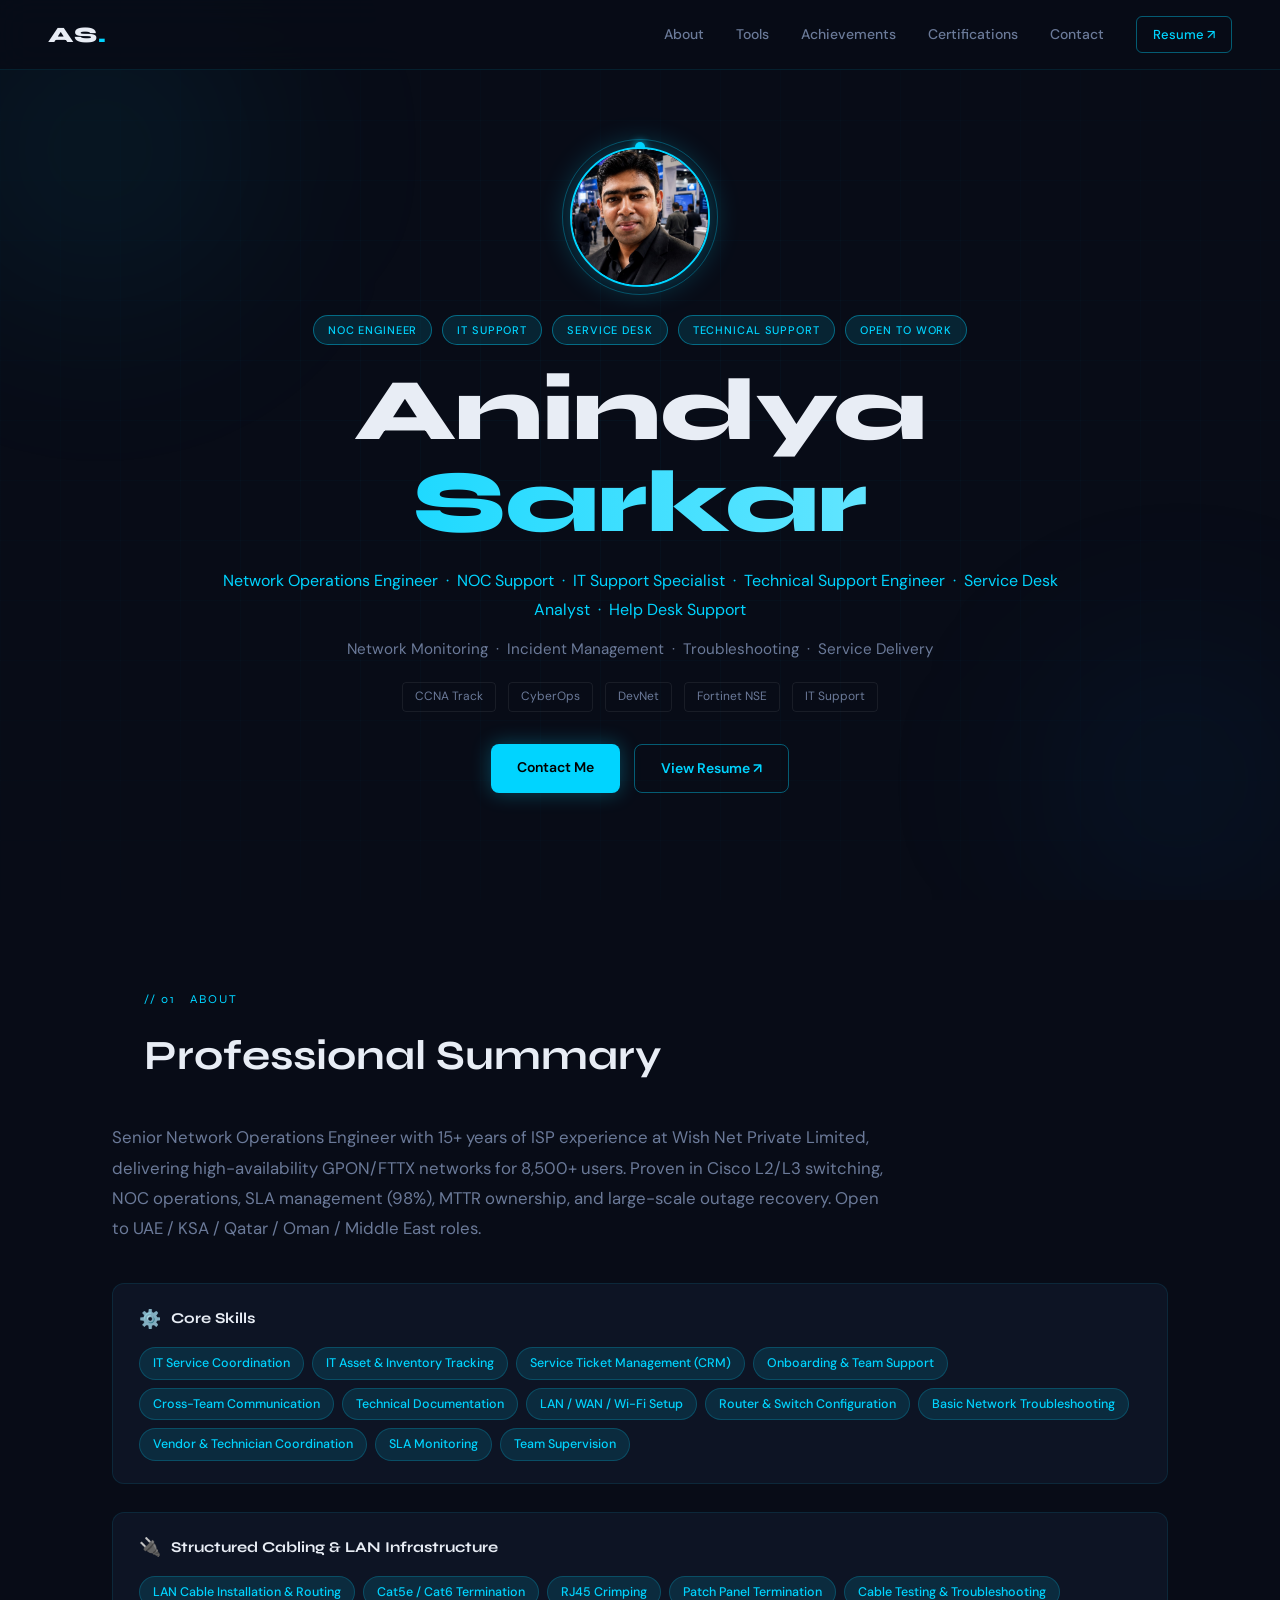
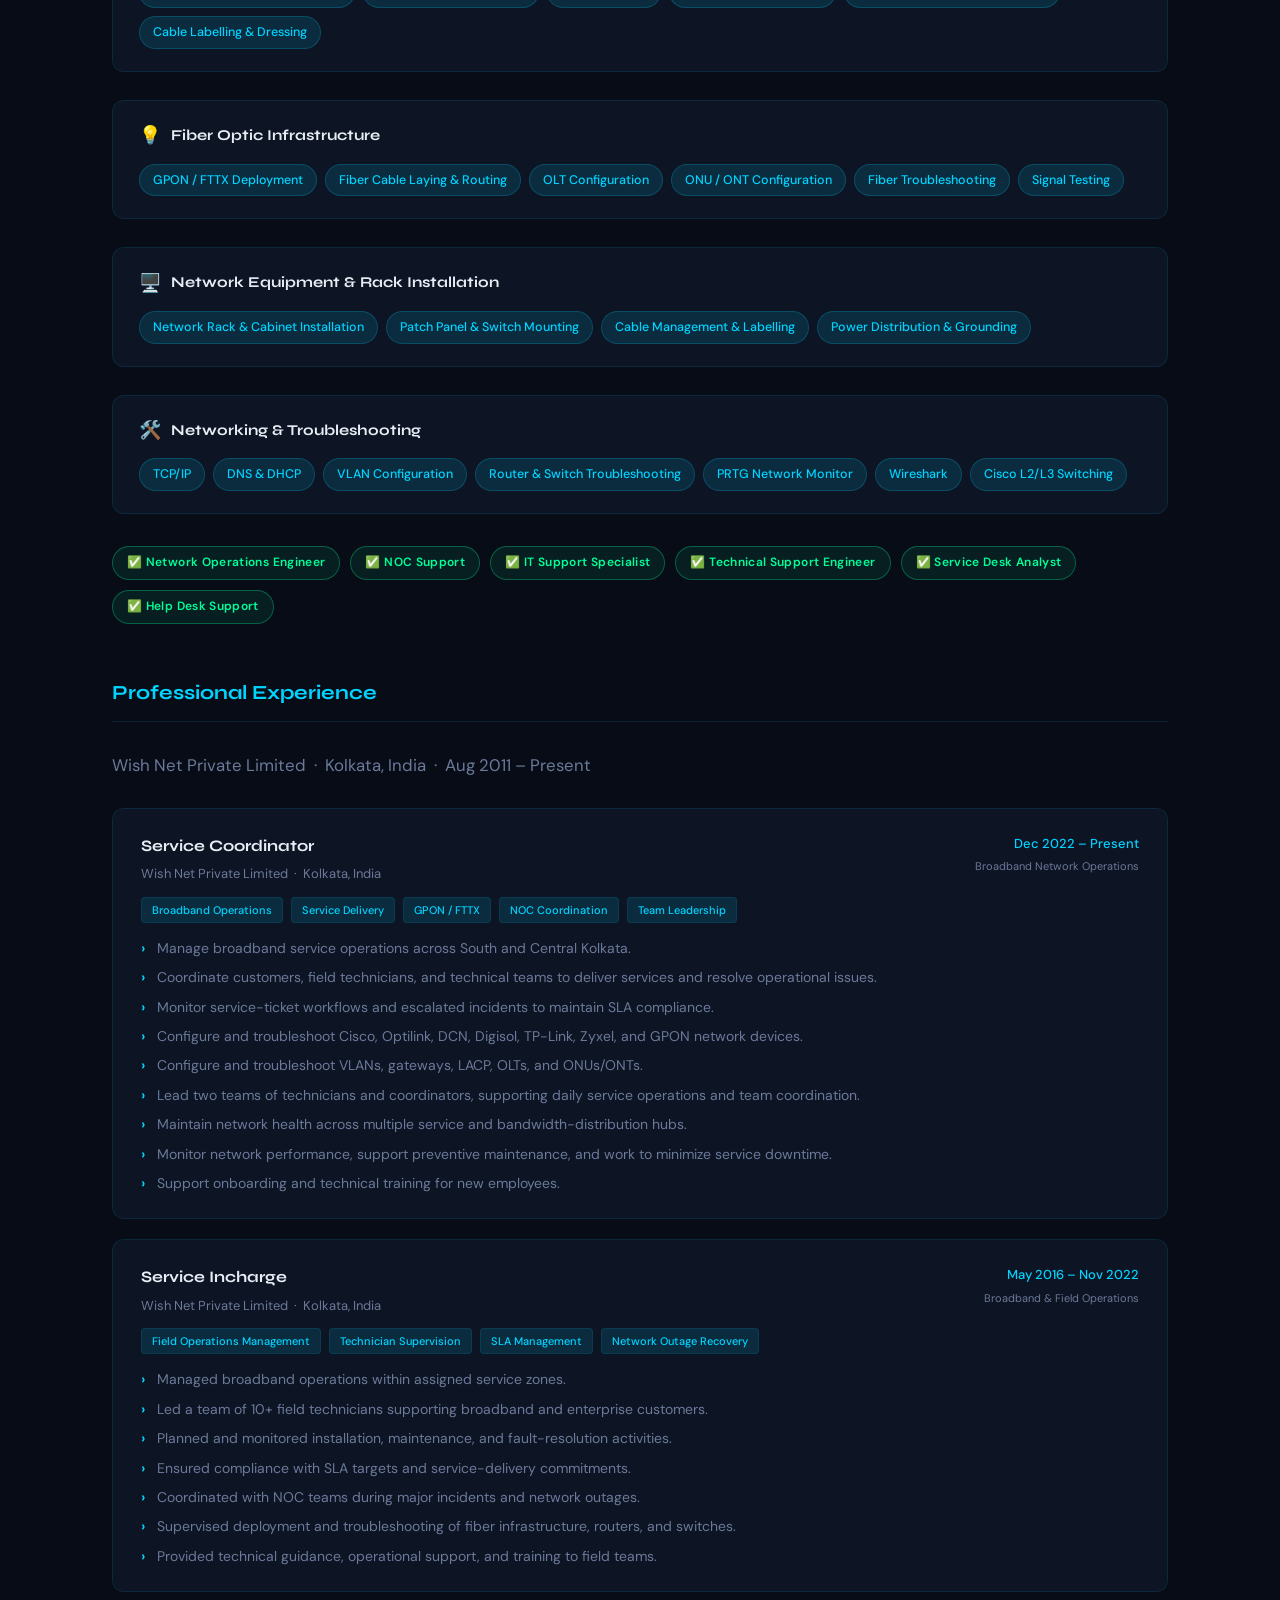
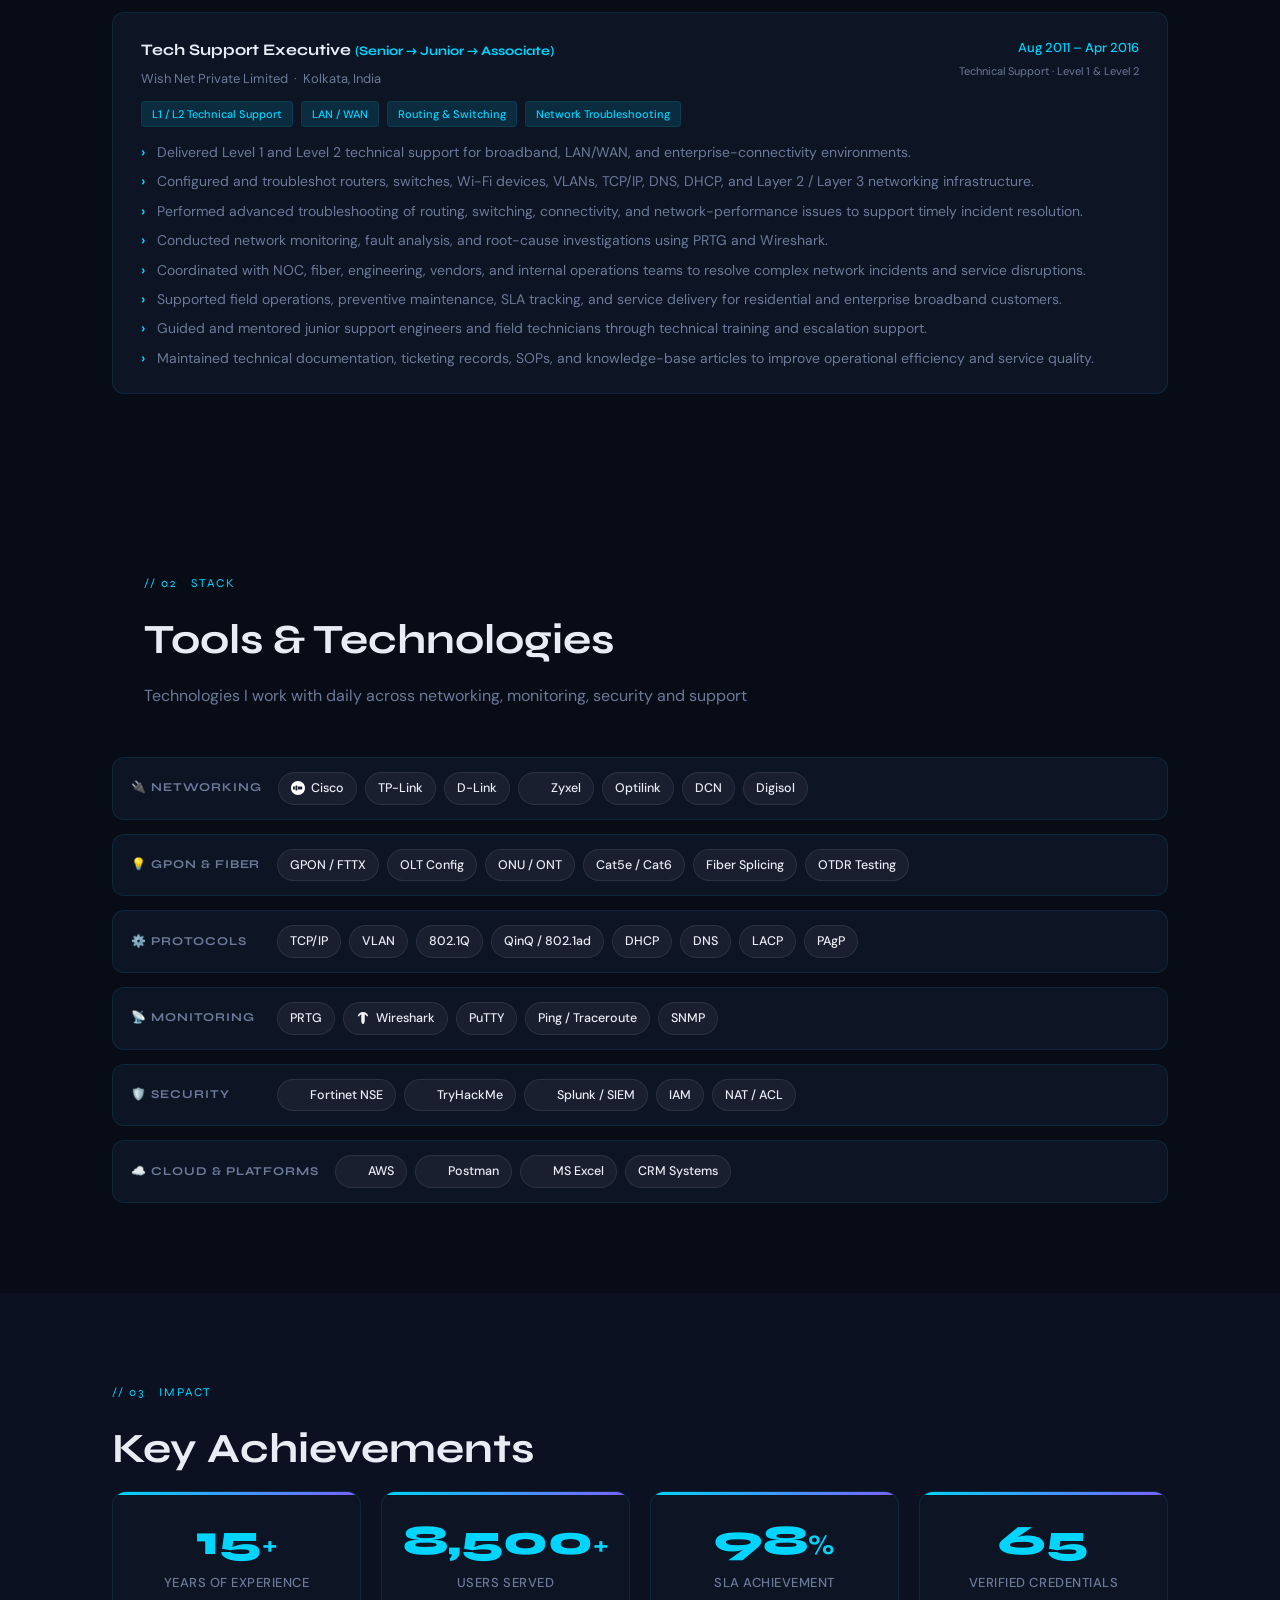
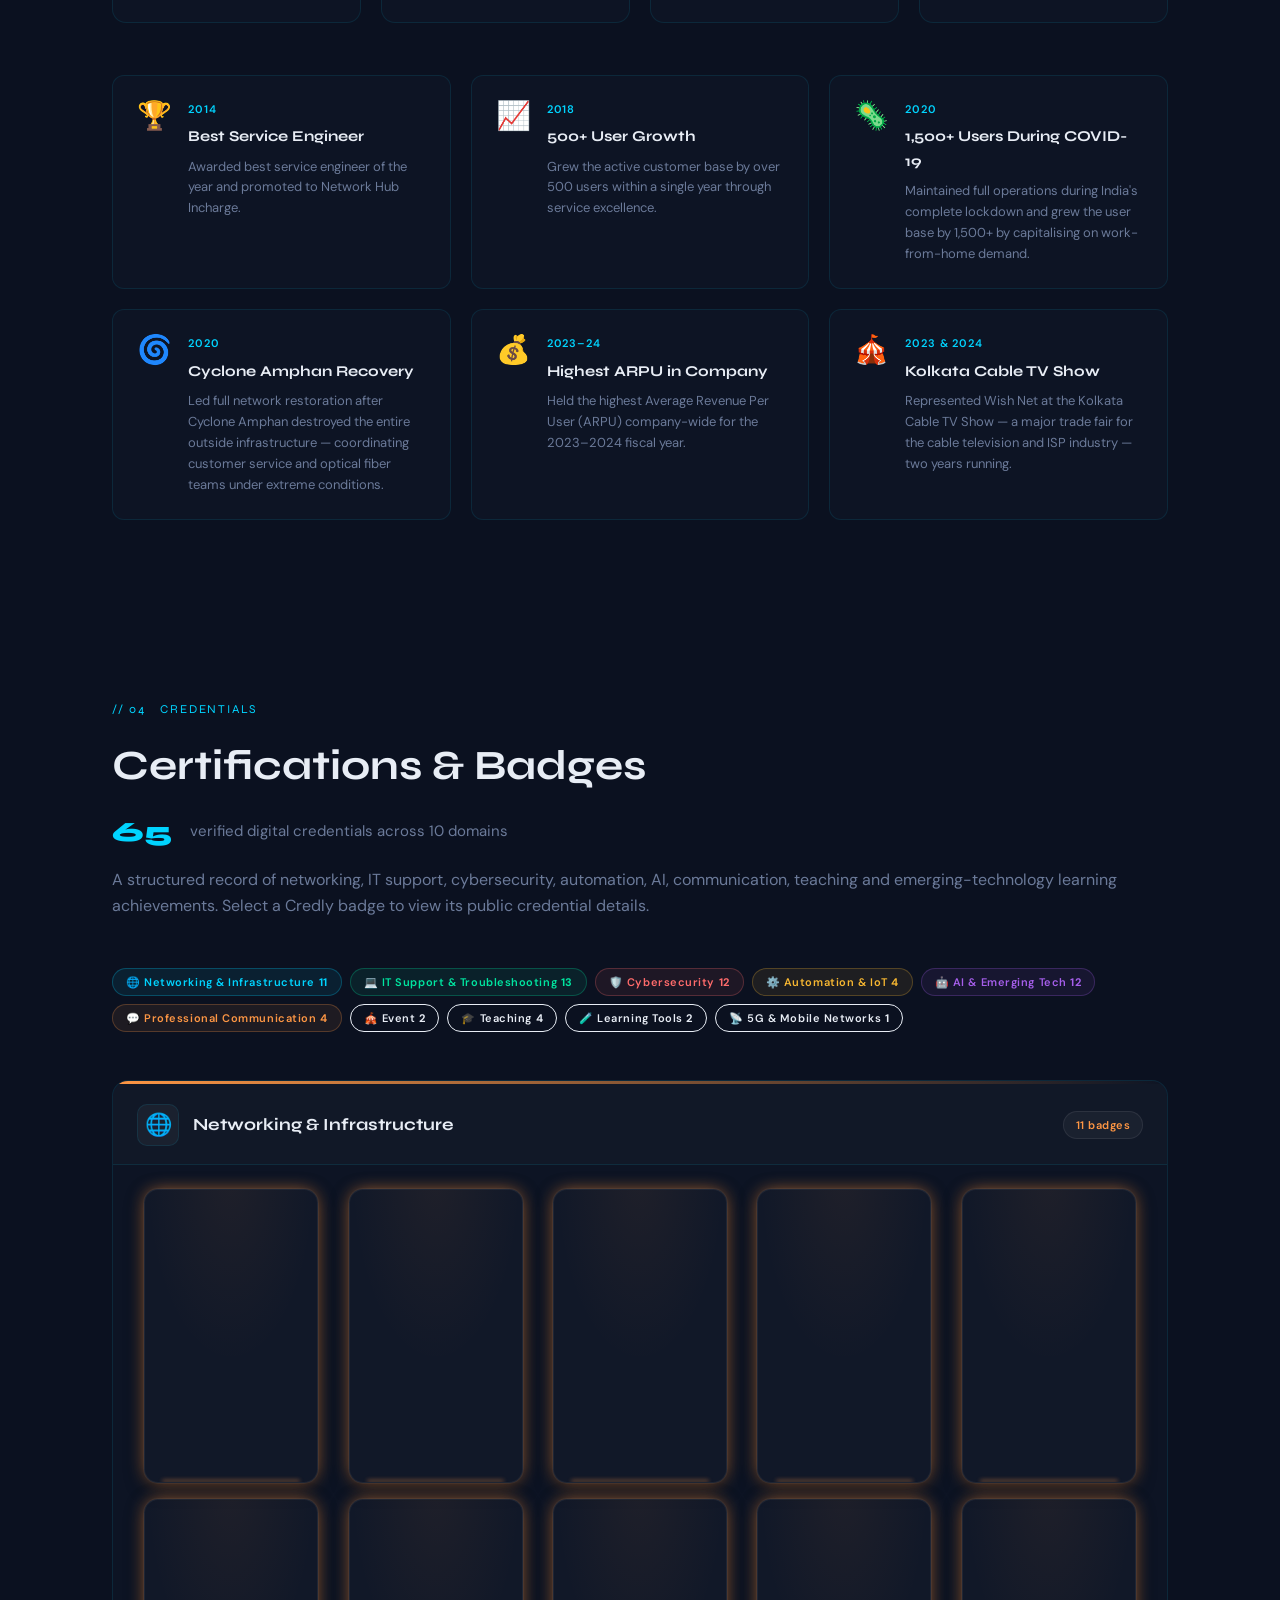
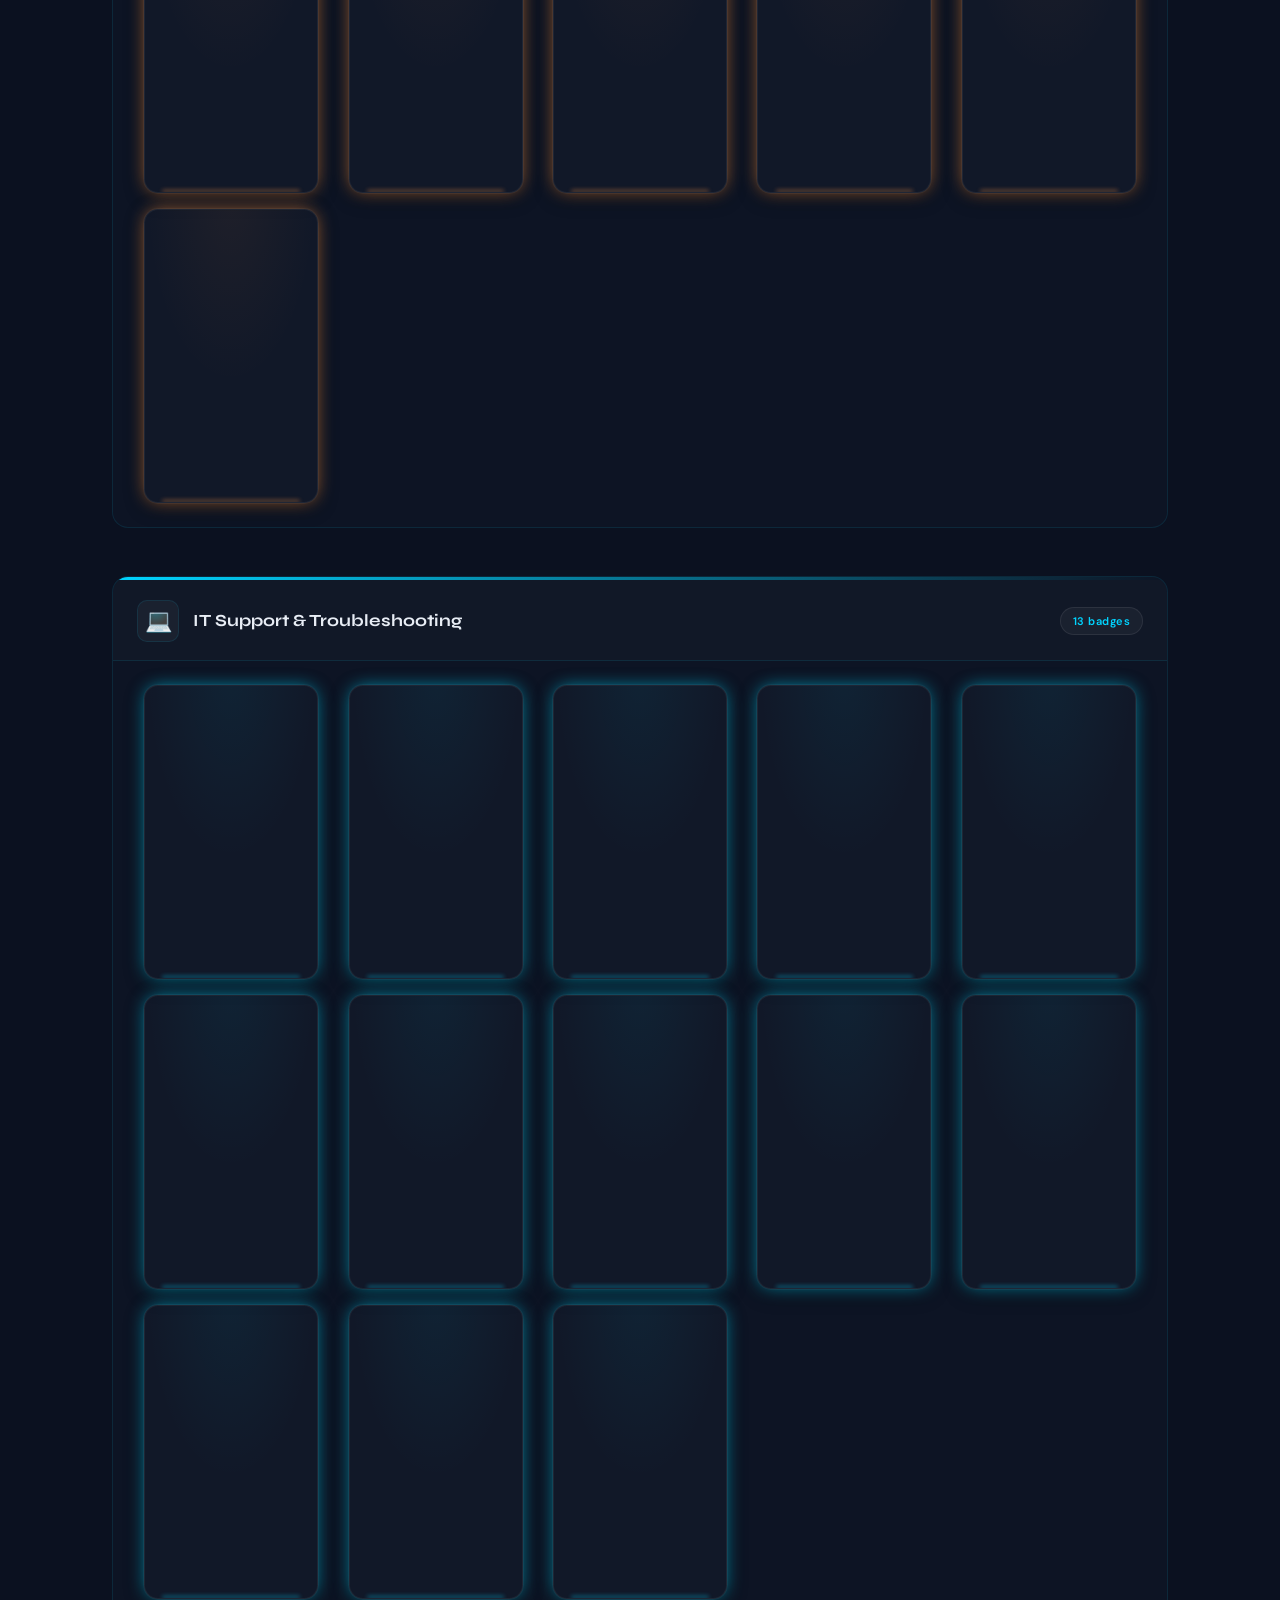
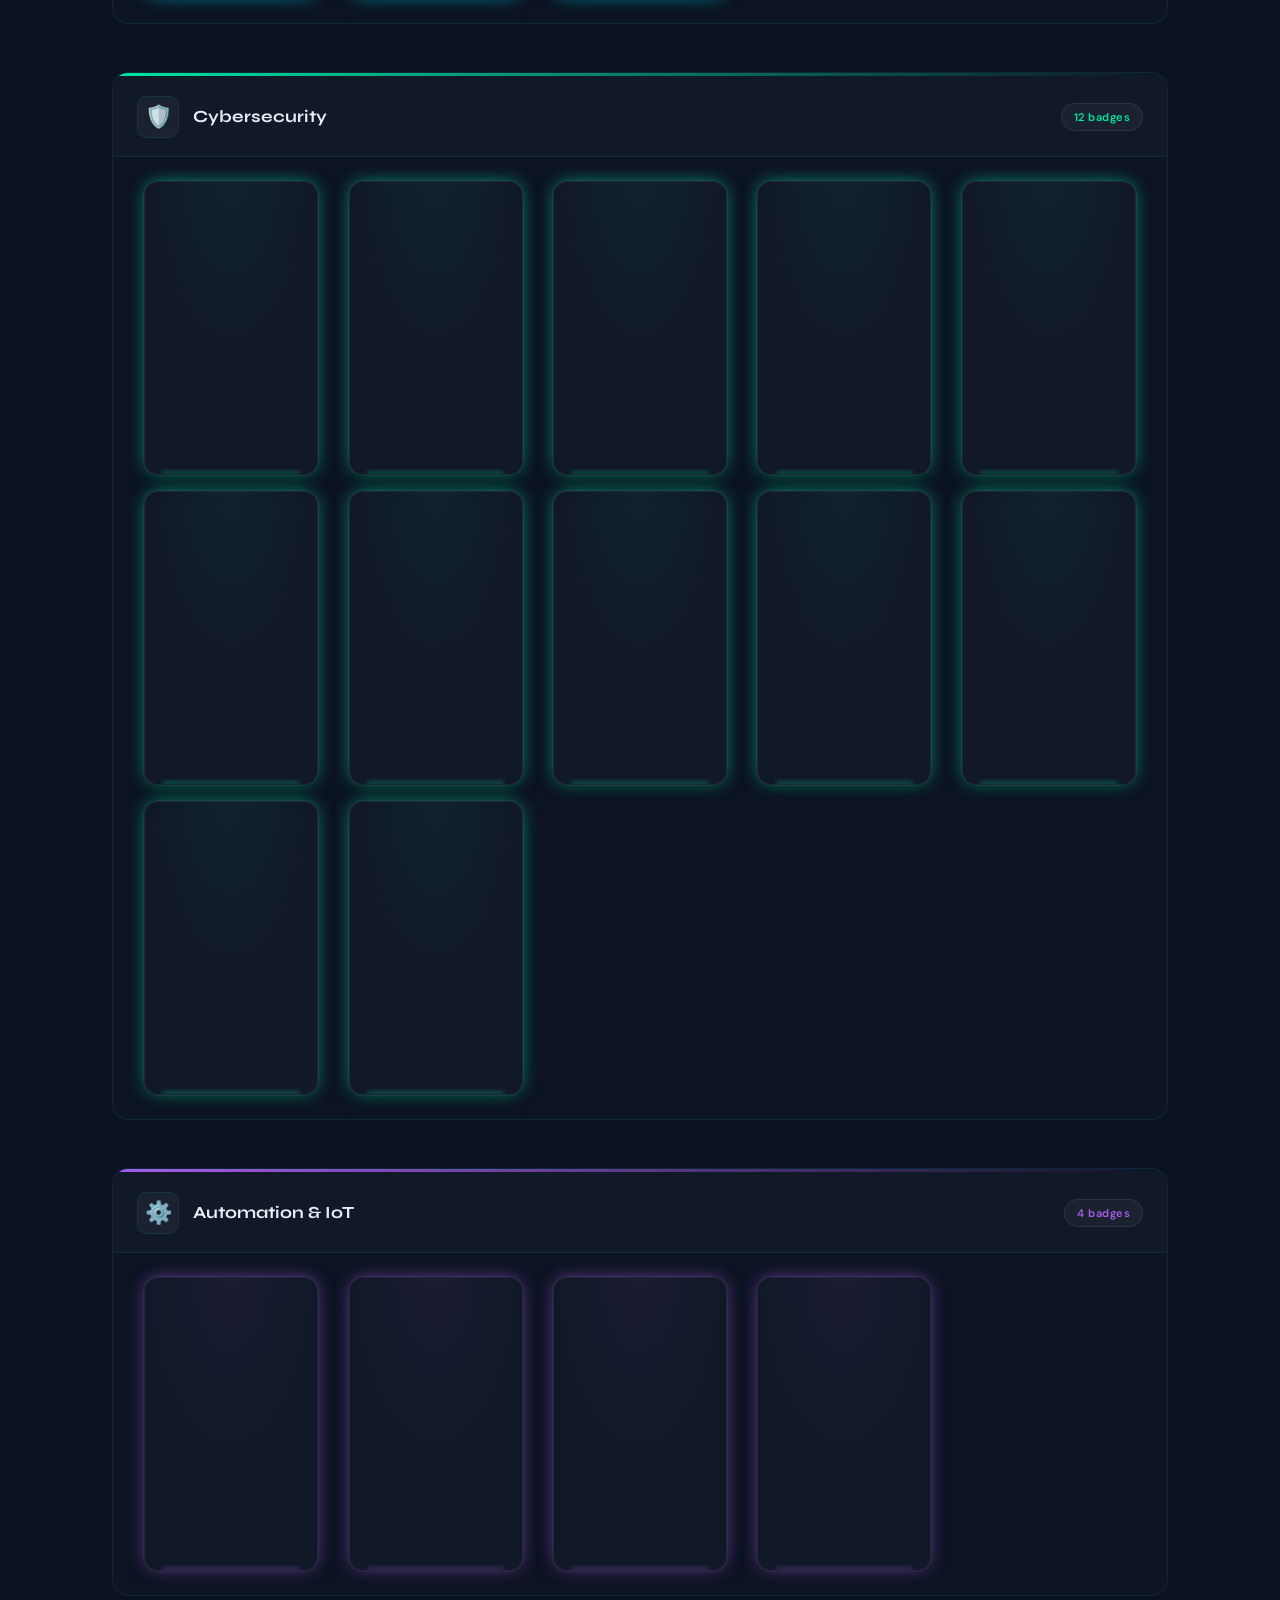
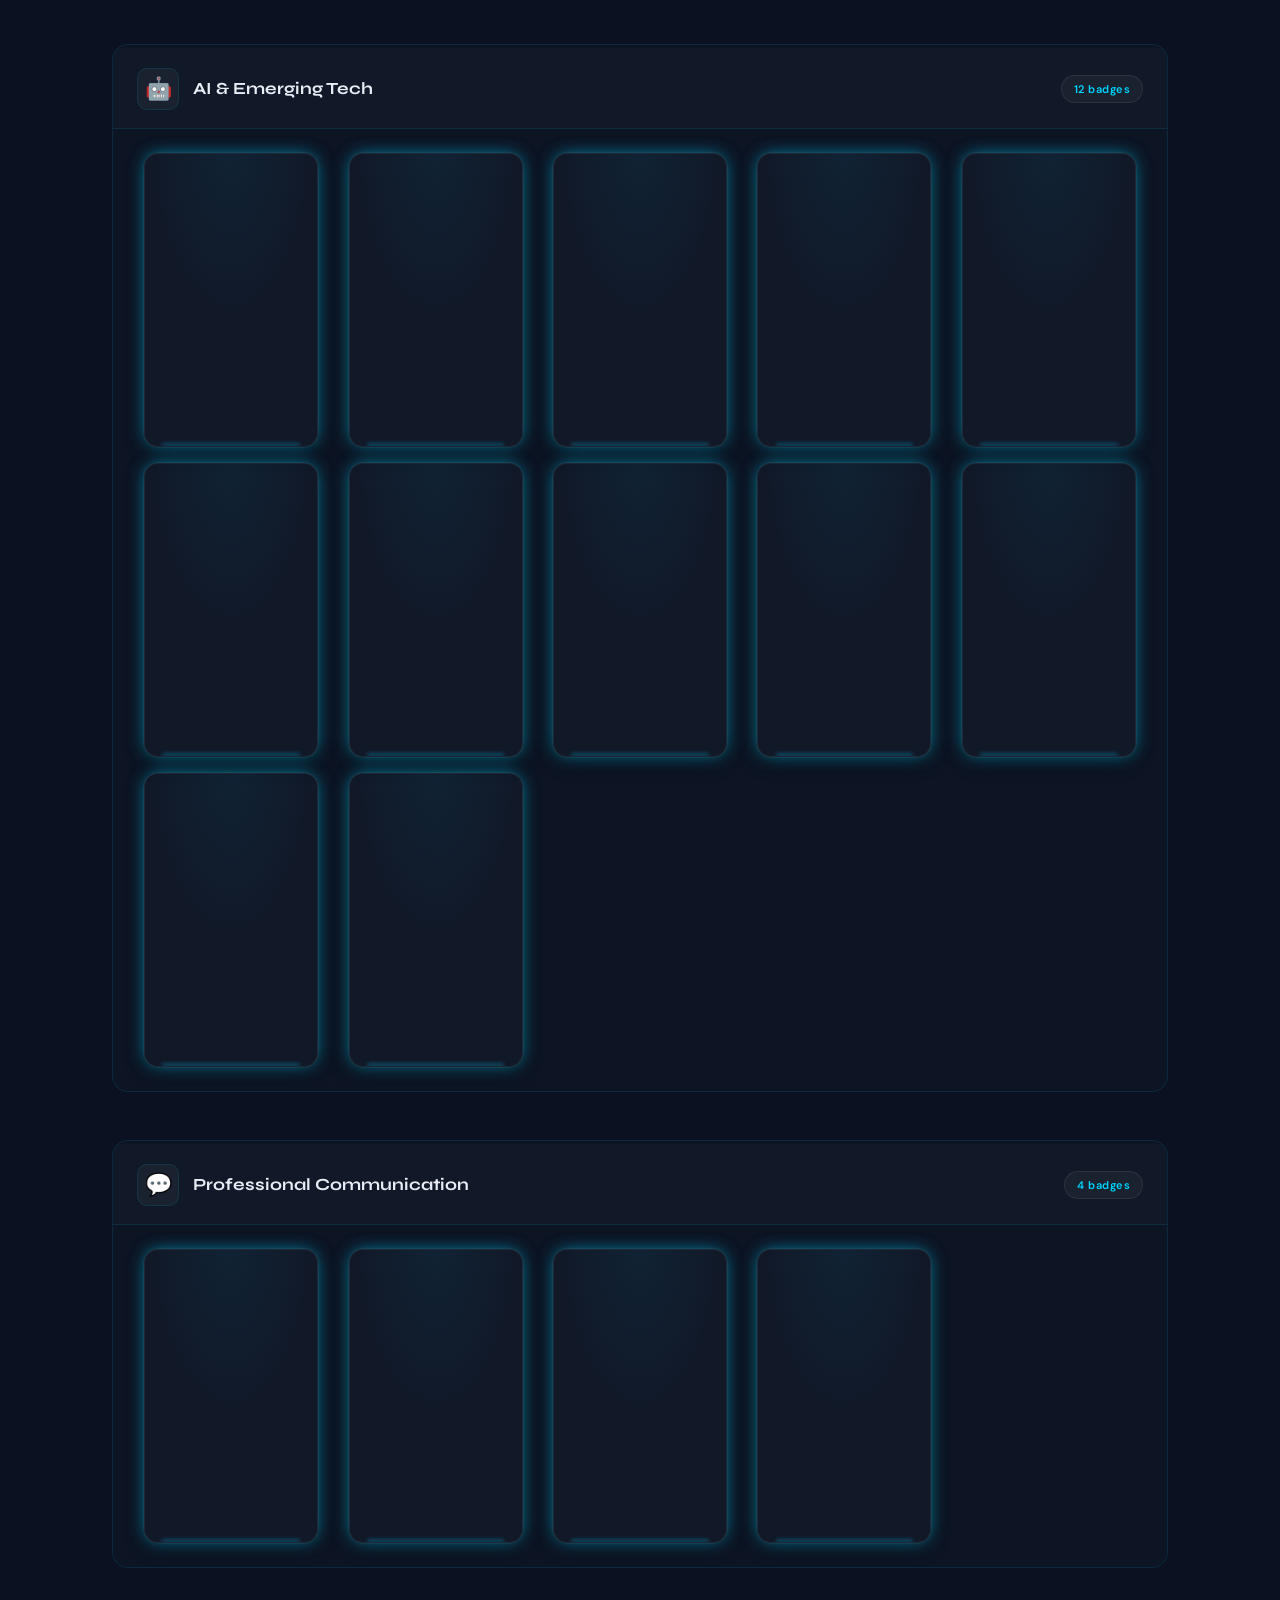
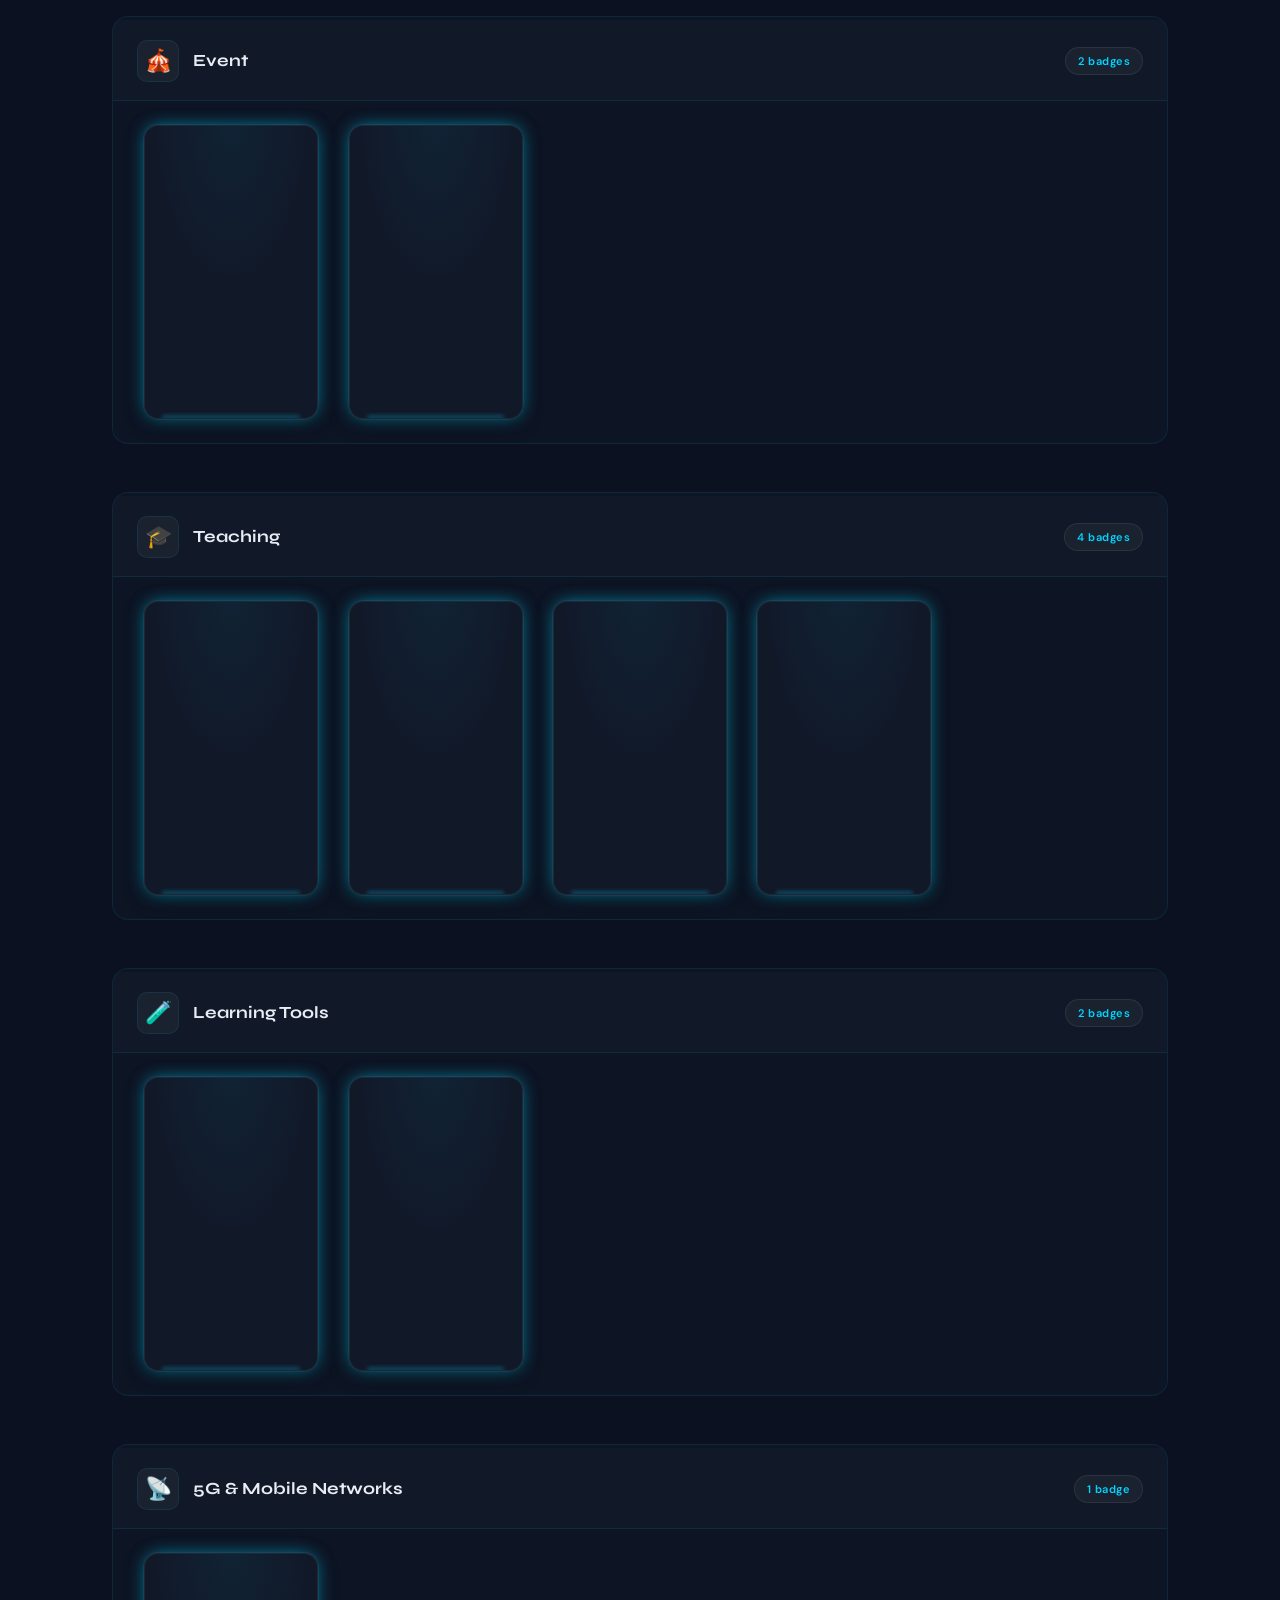
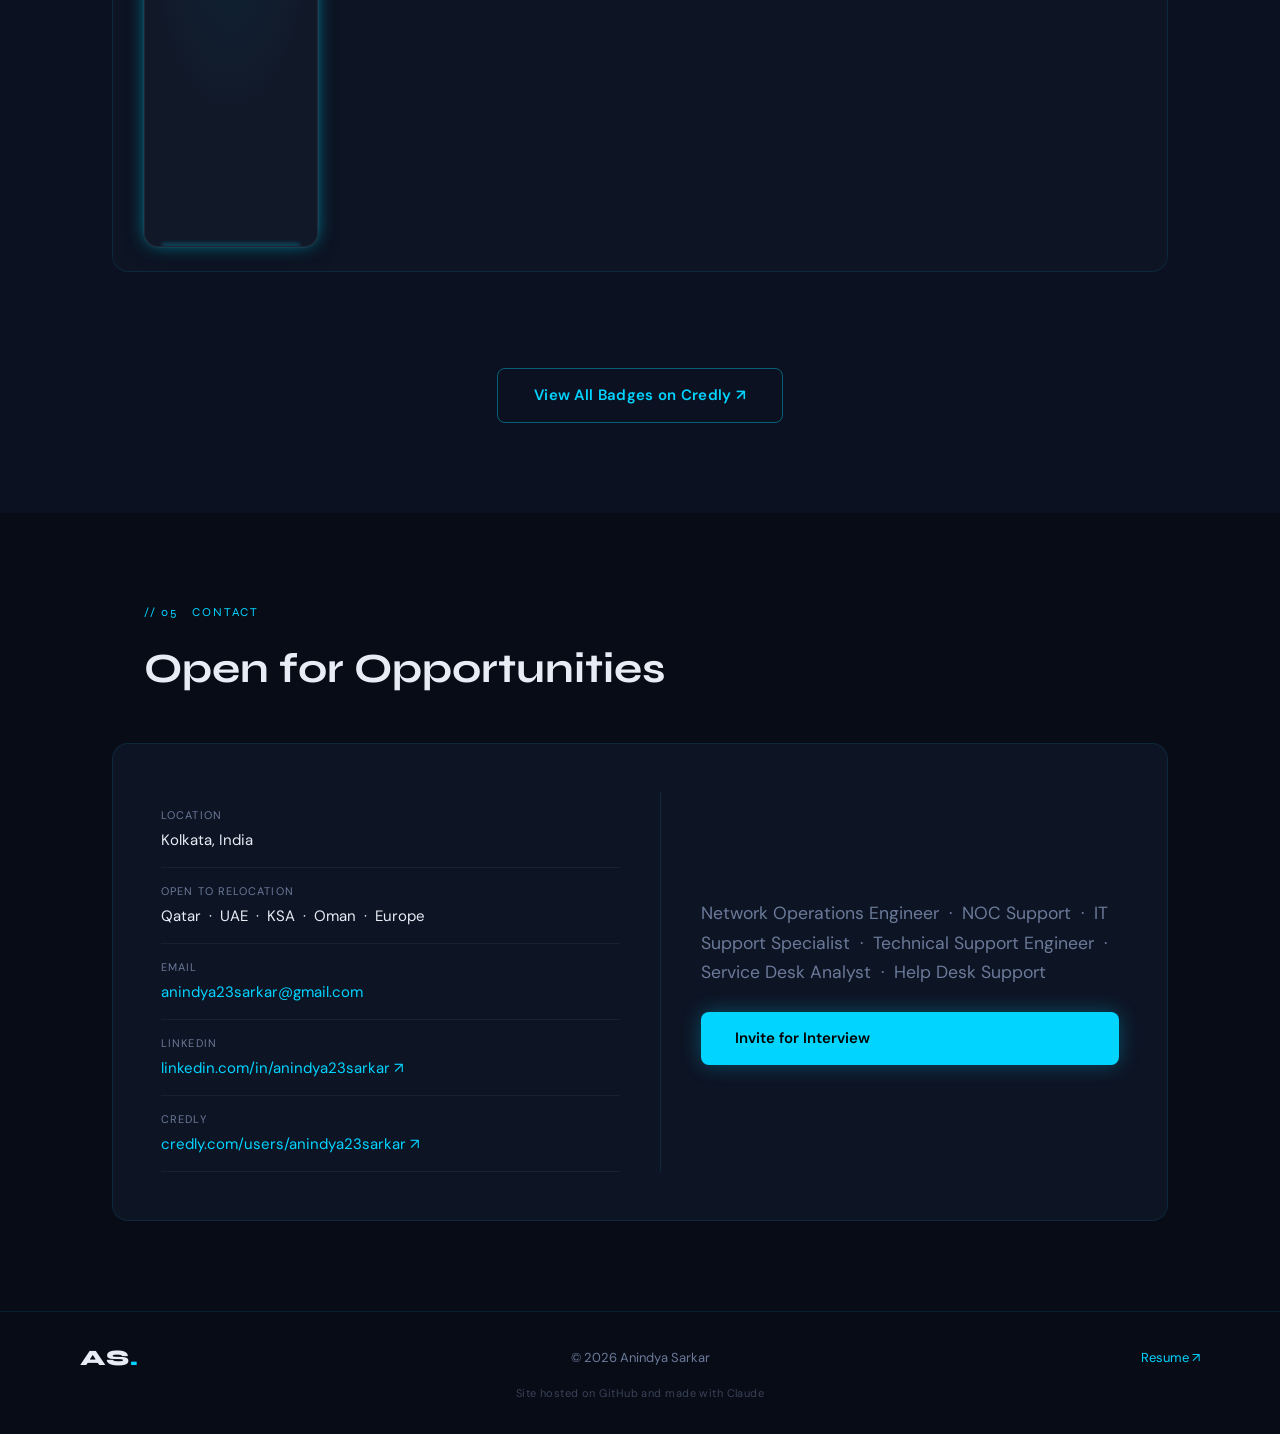
==== index.html @ cee967fc "Rebuild certifications and badges section from credential spreadsheet" ====
<!DOCTYPE html>
<html lang="en">
<head>
  <meta charset="UTF-8">
  <meta name="viewport" content="width=device-width, initial-scale=1.0">
  <title>Anindya Sarkar | Network Operations Engineer</title>
  <meta name="description" content="Network Operations Engineer | NOC Support | Technical Support | IT Support Specialist | Service Desk Analyst | Help Desk Support">
  <link rel="preconnect" href="https://fonts.googleapis.com">
  <link rel="preconnect" href="https://fonts.gstatic.com" crossorigin>
  <link href="https://fonts.googleapis.com/css2?family=Syne:wght@400;600;700;800&family=DM+Sans:wght@300;400;500&display=swap" rel="stylesheet">
  <link rel="stylesheet" href="style.css">
  <!-- Open Graph / LinkedIn / WhatsApp Preview -->
  <meta property="og:type" content="website">
  <meta property="og:url" content="https://anindya23sarkar.com/">
  <meta property="og:title" content="Anindya Sarkar | Network Operations Engineer">
  <meta property="og:description" content="Senior NOC Engineer with 15+ years of ISP experience. GPON/FTTX, Cisco L2/L3, 8,500+ users served. Open to UAE, KSA, Qatar, Oman & Europe.">
  <meta property="og:image" content="https://anindya23sarkar.com/profile.jpg">
  <meta property="og:image:width" content="1200">
  <meta property="og:image:height" content="630">
  <meta property="og:locale" content="en_US">
  <meta name="twitter:card" content="summary_large_image">
  <meta name="twitter:title" content="Anindya Sarkar | Network Operations Engineer">
  <meta name="twitter:description" content="Senior NOC Engineer with 15+ years of ISP experience. GPON/FTTX, Cisco L2/L3, 8,500+ users served. Open to UAE, KSA, Qatar, Oman & Europe.">
  <meta name="twitter:image" content="https://anindya23sarkar.com/profile.jpg">
</head>
<body>

  <!-- SCROLL PROGRESS BAR -->
  <div id="scroll-progress-bar"></div>

  <!-- NAVBAR -->
  <nav class="navbar">
    <div class="logo">AS<span class="logo-dot">.</span></div>
    <div class="nav-links">
      <a href="#about">About</a>
      <a href="#tools">Tools</a>
      <a href="#achievements">Achievements</a>
      <a href="#certifications">Certifications</a>
      <a href="#contact">Contact</a>
      <a href="/Anindya_Sarkar_Resume.pdf" target="_blank" class="nav-resume">Resume ↗</a>
    </div>
    <button class="nav-toggle" aria-label="Toggle menu">&#9776;</button>
  </nav>

  <!-- HERO -->
  <header class="hero">
    <div class="hero-bg-grid"></div>
    <div class="hero-orb hero-orb-1"></div>
    <div class="hero-orb hero-orb-2"></div>
    <div class="hero-content">
      <div class="profile-wrapper">
        <img src="profile.jpg" alt="Anindya Sarkar" class="profile-img">
        <div class="profile-ring"></div>
      </div>

      <div class="hero-badge-row">
        <span class="chip">NOC Engineer</span>
        <span class="chip">IT Support</span>
        <span class="chip">Service Desk</span>
        <span class="chip">Technical Support</span>
        <span class="chip">Open to Work</span>
      </div>

      <h1 class="brand-name">
        <span class="name-line">Anindya</span>
        <span class="name-line accent-line">Sarkar</span>
      </h1>

      <p class="role-title">Network Operations Engineer &nbsp;·&nbsp; NOC Support &nbsp;·&nbsp; IT Support Specialist &nbsp;·&nbsp; Technical Support Engineer &nbsp;·&nbsp; Service Desk Analyst &nbsp;·&nbsp; Help Desk Support</p>

      <p class="tagline">Network Monitoring &nbsp;·&nbsp; Incident Management &nbsp;·&nbsp; Troubleshooting &nbsp;·&nbsp; Service Delivery</p>

      <div class="cert-track-row">
        <span>CCNA Track</span>
        <span>CyberOps</span>
        <span>DevNet</span>
        <span>Fortinet NSE</span>
        <span>IT Support</span>
      </div>

      <div class="buttons">
        <a href="#contact" class="btn primary">Contact Me</a>
        <a href="/Anindya_Sarkar_Resume.pdf" class="btn secondary" target="_blank">View Resume ↗</a>
      </div>
    </div>
  </header>

  <!-- ABOUT -->
  <section id="about" class="section">
    <div class="section-label">// 01 &nbsp; About</div>
    <h2 class="section-title">Professional Summary</h2>
    <div class="about-grid">
      <p class="about-text">
        Senior Network Operations Engineer with 15+ years of ISP experience at Wish Net Private Limited, delivering high-availability GPON/FTTX networks for 8,500+ users. Proven in Cisco L2/L3 switching, NOC operations, SLA management (98%), MTTR ownership, and large-scale outage recovery. Open to UAE / KSA / Qatar / Oman / Middle East roles.
      </p>
    </div>

    <!-- SKILLS SECTION -->
    <div class="skills-section">

      <div class="skill-group">
        <div class="skill-group-header"><span class="skill-group-icon">⚙️</span><h3>Core Skills</h3></div>
        <div class="skill-tags">
          <span class="skill-pill">IT Service Coordination</span>
          <span class="skill-pill">IT Asset &amp; Inventory Tracking</span>
          <span class="skill-pill">Service Ticket Management (CRM)</span>
          <span class="skill-pill">Onboarding &amp; Team Support</span>
          <span class="skill-pill">Cross-Team Communication</span>
          <span class="skill-pill">Technical Documentation</span>
          <span class="skill-pill">LAN / WAN / Wi-Fi Setup</span>
          <span class="skill-pill">Router &amp; Switch Configuration</span>
          <span class="skill-pill">Basic Network Troubleshooting</span>
          <span class="skill-pill">Vendor &amp; Technician Coordination</span>
          <span class="skill-pill">SLA Monitoring</span>
          <span class="skill-pill">Team Supervision</span>
        </div>
      </div>

      <div class="skill-group">
        <div class="skill-group-header"><span class="skill-group-icon">🔌</span><h3>Structured Cabling &amp; LAN Infrastructure</h3></div>
        <div class="skill-tags">
          <span class="skill-pill">LAN Cable Installation &amp; Routing</span>
          <span class="skill-pill">Cat5e / Cat6 Termination</span>
          <span class="skill-pill">RJ45 Crimping</span>
          <span class="skill-pill">Patch Panel Termination</span>
          <span class="skill-pill">Cable Testing &amp; Troubleshooting</span>
          <span class="skill-pill">Cable Labelling &amp; Dressing</span>
        </div>
      </div>

      <div class="skill-group">
        <div class="skill-group-header"><span class="skill-group-icon">💡</span><h3>Fiber Optic Infrastructure</h3></div>
        <div class="skill-tags">
          <span class="skill-pill">GPON / FTTX Deployment</span>
          <span class="skill-pill">Fiber Cable Laying &amp; Routing</span>
          <span class="skill-pill">OLT Configuration</span>
          <span class="skill-pill">ONU / ONT Configuration</span>
          <span class="skill-pill">Fiber Troubleshooting</span>
          <span class="skill-pill">Signal Testing</span>
        </div>
      </div>

      <div class="skill-group">
        <div class="skill-group-header"><span class="skill-group-icon">🖥️</span><h3>Network Equipment &amp; Rack Installation</h3></div>
        <div class="skill-tags">
          <span class="skill-pill">Network Rack &amp; Cabinet Installation</span>
          <span class="skill-pill">Patch Panel &amp; Switch Mounting</span>
          <span class="skill-pill">Cable Management &amp; Labelling</span>
          <span class="skill-pill">Power Distribution &amp; Grounding</span>
        </div>
      </div>

      <div class="skill-group">
        <div class="skill-group-header"><span class="skill-group-icon">🛠️</span><h3>Networking &amp; Troubleshooting</h3></div>
        <div class="skill-tags">
          <span class="skill-pill">TCP/IP</span>
          <span class="skill-pill">DNS &amp; DHCP</span>
          <span class="skill-pill">VLAN Configuration</span>
          <span class="skill-pill">Router &amp; Switch Troubleshooting</span>
          <span class="skill-pill">PRTG Network Monitor</span>
          <span class="skill-pill">Wireshark</span>
          <span class="skill-pill">Cisco L2/L3 Switching</span>
        </div>
      </div>

    </div>

    <!-- ROLE MATCH SECTION -->
    <div class="role-match-row">
      <div class="role-tag">✅ Network Operations Engineer</div>
      <div class="role-tag">✅ NOC Support</div>
      <div class="role-tag">✅ IT Support Specialist</div>
      <div class="role-tag">✅ Technical Support Engineer</div>
      <div class="role-tag">✅ Service Desk Analyst</div>
      <div class="role-tag">✅ Help Desk Support</div>
    </div>

    <!-- EXPERIENCE TIMELINE -->
    <div class="exp-section-title">Professional Experience</div>
    <p class="about-text" style="margin-bottom:28px;">Wish Net Private Limited &nbsp;·&nbsp; Kolkata, India &nbsp;·&nbsp; Aug 2011 – Present</p>

    <div class="exp-timeline">

      <!-- Service Coordinator -->
      <div class="exp-card">
        <div class="exp-header">
          <div class="exp-left">
            <div class="exp-role">Service Coordinator</div>
            <div class="exp-company">Wish Net Private Limited &nbsp;·&nbsp; Kolkata, India</div>
          </div>
          <div class="exp-right">
            <div class="exp-date">Dec 2022 – Present</div>
            <div class="exp-type">Broadband Network Operations</div>
          </div>
        </div>
        <div class="exp-tags">
          <span class="exp-tag">Broadband Operations</span>
          <span class="exp-tag">Service Delivery</span>
          <span class="exp-tag">GPON / FTTX</span>
          <span class="exp-tag">NOC Coordination</span>
          <span class="exp-tag">Team Leadership</span>
        </div>
        <ul class="exp-bullets">
          <li>Manage broadband service operations across South and Central Kolkata.</li>
          <li>Coordinate customers, field technicians, and technical teams to deliver services and resolve operational issues.</li>
          <li>Monitor service-ticket workflows and escalated incidents to maintain SLA compliance.</li>
          <li>Configure and troubleshoot Cisco, Optilink, DCN, Digisol, TP-Link, Zyxel, and GPON network devices.</li>
          <li>Configure and troubleshoot VLANs, gateways, LACP, OLTs, and ONUs/ONTs.</li>
          <li>Lead two teams of technicians and coordinators, supporting daily service operations and team coordination.</li>
          <li>Maintain network health across multiple service and bandwidth-distribution hubs.</li>
          <li>Monitor network performance, support preventive maintenance, and work to minimize service downtime.</li>
          <li>Support onboarding and technical training for new employees.</li>
        </ul>
      </div>

      <!-- Service Incharge -->
      <div class="exp-card">
        <div class="exp-header">
          <div class="exp-left">
            <div class="exp-role">Service Incharge</div>
            <div class="exp-company">Wish Net Private Limited &nbsp;·&nbsp; Kolkata, India</div>
          </div>
          <div class="exp-right">
            <div class="exp-date">May 2016 – Nov 2022</div>
            <div class="exp-type">Broadband &amp; Field Operations</div>
          </div>
        </div>
        <div class="exp-tags">
          <span class="exp-tag">Field Operations Management</span>
          <span class="exp-tag">Technician Supervision</span>
          <span class="exp-tag">SLA Management</span>
          <span class="exp-tag">Network Outage Recovery</span>
        </div>
        <ul class="exp-bullets">
          <li>Managed broadband operations within assigned service zones.</li>
          <li>Led a team of 10+ field technicians supporting broadband and enterprise customers.</li>
          <li>Planned and monitored installation, maintenance, and fault-resolution activities.</li>
          <li>Ensured compliance with SLA targets and service-delivery commitments.</li>
          <li>Coordinated with NOC teams during major incidents and network outages.</li>
          <li>Supervised deployment and troubleshooting of fiber infrastructure, routers, and switches.</li>
          <li>Provided technical guidance, operational support, and training to field teams.</li>
        </ul>
      </div>

      <!-- Tech Support Executive -->
      <div class="exp-card">
        <div class="exp-header">
          <div class="exp-left">
            <div class="exp-role">Tech Support Executive <span style="color:var(--accent);font-size:13px;">(Senior → Junior → Associate)</span></div>
            <div class="exp-company">Wish Net Private Limited &nbsp;·&nbsp; Kolkata, India</div>
          </div>
          <div class="exp-right">
            <div class="exp-date">Aug 2011 – Apr 2016</div>
            <div class="exp-type">Technical Support · Level 1 &amp; Level 2</div>
          </div>
        </div>
        <div class="exp-tags">
          <span class="exp-tag">L1 / L2 Technical Support</span>
          <span class="exp-tag">LAN / WAN</span>
          <span class="exp-tag">Routing &amp; Switching</span>
          <span class="exp-tag">Network Troubleshooting</span>
        </div>
        <ul class="exp-bullets">
          <li>Delivered Level 1 and Level 2 technical support for broadband, LAN/WAN, and enterprise-connectivity environments.</li>
          <li>Configured and troubleshot routers, switches, Wi-Fi devices, VLANs, TCP/IP, DNS, DHCP, and Layer 2 / Layer 3 networking infrastructure.</li>
          <li>Performed advanced troubleshooting of routing, switching, connectivity, and network-performance issues to support timely incident resolution.</li>
          <li>Conducted network monitoring, fault analysis, and root-cause investigations using PRTG and Wireshark.</li>
          <li>Coordinated with NOC, fiber, engineering, vendors, and internal operations teams to resolve complex network incidents and service disruptions.</li>
          <li>Supported field operations, preventive maintenance, SLA tracking, and service delivery for residential and enterprise broadband customers.</li>
          <li>Guided and mentored junior support engineers and field technicians through technical training and escalation support.</li>
          <li>Maintained technical documentation, ticketing records, SOPs, and knowledge-base articles to improve operational efficiency and service quality.</li>
        </ul>
      </div>

    </div>
  </section>

  <!-- TOOLS & TECHNOLOGIES -->
  <section id="tools" class="section">
    <div class="section-label">// 02 &nbsp; Stack</div>
    <h2 class="section-title">Tools &amp; Technologies</h2>
    <p class="tools-subtitle">Technologies I work with daily across networking, monitoring, security and support</p>

    <div class="tools-compact">

      <div class="tools-row">
        <span class="tools-row-label">🔌 Networking</span>
        <div class="tools-pills">
          <span class="tool-pill ti-cisco-p"><svg viewBox="0 0 24 24" fill="currentColor"><path d="M12.004 0C5.374 0 0 5.374 0 12.004 0 18.63 5.374 24 12.004 24 18.63 24 24 18.63 24 12.004 24 5.374 18.63 0 12.004 0zM6.668 14.113a.67.67 0 0 1-.668.668H4.188a.67.67 0 0 1-.668-.668v-4.2a.67.67 0 0 1 .668-.668H6a.67.67 0 0 1 .668.668v4.2zm4.2 1.68a.67.67 0 0 1-.668.668H8.388a.67.67 0 0 1-.668-.668V8.21a.67.67 0 0 1 .668-.668H10.2a.67.67 0 0 1 .668.668v7.583zm4.2-1.68a.67.67 0 0 1-.668.668h-1.812a.67.67 0 0 1-.668-.668v-4.2a.67.67 0 0 1 .668-.668H15.4a.67.67 0 0 1 .668.668v4.2zm4.152 0a.67.67 0 0 1-.668.668h-1.812a.67.67 0 0 1-.668-.668v-4.2a.67.67 0 0 1 .668-.668h1.812a.67.67 0 0 1 .668.668v4.2z"/></svg>Cisco</span>
          <span class="tool-pill">TP-Link</span>
          <span class="tool-pill">D-Link</span>
          <span class="tool-pill ti-zyxel-p"><img src="https://cdn.simpleicons.org/zyxel/ffffff" alt="">Zyxel</span>
          <span class="tool-pill">Optilink</span>
          <span class="tool-pill">DCN</span>
          <span class="tool-pill">Digisol</span>
        </div>
      </div>

      <div class="tools-row">
        <span class="tools-row-label">💡 GPON &amp; Fiber</span>
        <div class="tools-pills">
          <span class="tool-pill">GPON / FTTX</span>
          <span class="tool-pill">OLT Config</span>
          <span class="tool-pill">ONU / ONT</span>
          <span class="tool-pill">Cat5e / Cat6</span>
          <span class="tool-pill">Fiber Splicing</span>
          <span class="tool-pill">OTDR Testing</span>
        </div>
      </div>

      <div class="tools-row">
        <span class="tools-row-label">⚙️ Protocols</span>
        <div class="tools-pills">
          <span class="tool-pill">TCP/IP</span>
          <span class="tool-pill">VLAN</span>
          <span class="tool-pill">802.1Q</span>
          <span class="tool-pill">QinQ / 802.1ad</span>
          <span class="tool-pill">DHCP</span>
          <span class="tool-pill">DNS</span>
          <span class="tool-pill">LACP</span>
          <span class="tool-pill">PAgP</span>
        </div>
      </div>

      <div class="tools-row">
        <span class="tools-row-label">📡 Monitoring</span>
        <div class="tools-pills">
          <span class="tool-pill">PRTG</span>
          <span class="tool-pill ti-wireshark-p"><svg viewBox="0 0 64 64" fill="currentColor"><path d="M32 4 C20 4 10 12 8 24 L16 24 C16 20 20 16 24 16 L24 44 C24 52 28 58 32 60 C36 58 40 52 40 44 L40 16 C44 16 48 20 48 24 L56 24 C54 12 44 4 32 4 Z" opacity="0.95"/></svg>Wireshark</span>
          <span class="tool-pill">PuTTY</span>
          <span class="tool-pill">Ping / Traceroute</span>
          <span class="tool-pill">SNMP</span>
        </div>
      </div>

      <div class="tools-row">
        <span class="tools-row-label">🛡️ Security</span>
        <div class="tools-pills">
          <span class="tool-pill ti-fortinet-p"><img src="https://cdn.simpleicons.org/fortinet/ffffff" alt="">Fortinet NSE</span>
          <span class="tool-pill ti-thm-p"><img src="https://cdn.simpleicons.org/tryhackme/ffffff" alt="">TryHackMe</span>
          <span class="tool-pill ti-splunk-p"><img src="https://cdn.simpleicons.org/splunk/ffffff" alt="">Splunk / SIEM</span>
          <span class="tool-pill">IAM</span>
          <span class="tool-pill">NAT / ACL</span>
        </div>
      </div>

      <div class="tools-row">
        <span class="tools-row-label">☁️ Cloud &amp; Platforms</span>
        <div class="tools-pills">
          <span class="tool-pill ti-aws-p"><img src="https://cdn.simpleicons.org/amazonwebservices/ffffff" alt="">AWS</span>
          <span class="tool-pill ti-postman-p"><img src="https://cdn.simpleicons.org/postman/ffffff" alt="">Postman</span>
          <span class="tool-pill ti-excel-p"><img src="https://cdn.simpleicons.org/microsoftexcel/ffffff" alt="">MS Excel</span>
          <span class="tool-pill">CRM Systems</span>
        </div>
      </div>

    </div>
  </section>

  <!-- ACHIEVEMENTS -->
  <section id="achievements" class="section section-dark">
    <div class="section-label">// 03 &nbsp; Impact</div>
    <h2 class="section-title">Key Achievements</h2>

    <!-- Stats Row -->
    <div class="stats-row">
      <div class="stat-card">
        <div class="stat-number">15<span class="stat-plus">+</span></div>
        <div class="stat-label">Years of Experience</div>
      </div>
      <div class="stat-card">
        <div class="stat-number">8,500<span class="stat-plus">+</span></div>
        <div class="stat-label">Users Served</div>
      </div>
      <div class="stat-card">
        <div class="stat-number">98<span class="stat-plus">%</span></div>
        <div class="stat-label">SLA Achievement</div>
      </div>
      <div class="stat-card">
        <div class="stat-number">65</div>
        <div class="stat-label">Verified Credentials</div>
      </div>
    </div>

    <!-- Achievement Cards -->
    <div class="achievement-grid">

      <div class="achievement-card">
        <div class="achievement-icon">🏆</div>
        <div class="achievement-body">
          <div class="achievement-year">2014</div>
          <div class="achievement-title">Best Service Engineer</div>
          <div class="achievement-desc">Awarded best service engineer of the year and promoted to Network Hub Incharge.</div>
        </div>
      </div>

      <div class="achievement-card">
        <div class="achievement-icon">📈</div>
        <div class="achievement-body">
          <div class="achievement-year">2018</div>
          <div class="achievement-title">500+ User Growth</div>
          <div class="achievement-desc">Grew the active customer base by over 500 users within a single year through service excellence.</div>
        </div>
      </div>

      <div class="achievement-card">
        <div class="achievement-icon">🦠</div>
        <div class="achievement-body">
          <div class="achievement-year">2020</div>
          <div class="achievement-title">1,500+ Users During COVID-19</div>
          <div class="achievement-desc">Maintained full operations during India's complete lockdown and grew the user base by 1,500+ by capitalising on work-from-home demand.</div>
        </div>
      </div>

      <div class="achievement-card">
        <div class="achievement-icon">🌀</div>
        <div class="achievement-body">
          <div class="achievement-year">2020</div>
          <div class="achievement-title">Cyclone Amphan Recovery</div>
          <div class="achievement-desc">Led full network restoration after Cyclone Amphan destroyed the entire outside infrastructure — coordinating customer service and optical fiber teams under extreme conditions.</div>
        </div>
      </div>

      <div class="achievement-card">
        <div class="achievement-icon">💰</div>
        <div class="achievement-body">
          <div class="achievement-year">2023–24</div>
          <div class="achievement-title">Highest ARPU in Company</div>
          <div class="achievement-desc">Held the highest Average Revenue Per User (ARPU) company-wide for the 2023–2024 fiscal year.</div>
        </div>
      </div>

      <div class="achievement-card">
        <div class="achievement-icon">🎪</div>
        <div class="achievement-body">
          <div class="achievement-year">2023 & 2024</div>
          <div class="achievement-title">Kolkata Cable TV Show</div>
          <div class="achievement-desc">Represented Wish Net at the Kolkata Cable TV Show — a major trade fair for the cable television and ISP industry — two years running.</div>
        </div>
      </div>

    </div>
  </section>

  <!-- CERTIFICATIONS -->
  <section id="certifications" class="section section-dark">
    <div class="section-label">// 04 &nbsp; Credentials</div>
    <h2 class="section-title">Certifications &amp; Badges</h2>
    <p class="cert-count-line"><span class="cert-count">65</span>&nbsp; verified digital credentials across 10 domains</p>
    <p class="tools-subtitle">A structured record of networking, IT support, cybersecurity, automation, AI, communication, teaching and emerging-technology learning achievements. Select a Credly badge to view its public credential details.</p>

    <div class="cert-domain-pills">
      <span class="cert-domain-pill">🌐 Networking &amp; Infrastructure <strong>11</strong></span>
      <span class="cert-domain-pill">💻 IT Support &amp; Troubleshooting <strong>13</strong></span>
      <span class="cert-domain-pill">🛡️ Cybersecurity <strong>12</strong></span>
      <span class="cert-domain-pill">⚙️ Automation &amp; IoT <strong>4</strong></span>
      <span class="cert-domain-pill">🤖 AI &amp; Emerging Tech <strong>12</strong></span>
      <span class="cert-domain-pill">💬 Professional Communication <strong>4</strong></span>
      <span class="cert-domain-pill">🎪 Event <strong>2</strong></span>
      <span class="cert-domain-pill">🎓 Teaching <strong>4</strong></span>
      <span class="cert-domain-pill">🧪 Learning Tools <strong>2</strong></span>
      <span class="cert-domain-pill">📡 5G &amp; Mobile Networks <strong>1</strong></span>
    </div>

    <div class="cert-group">
      <div class="cert-group-inner">
        <div class="cert-group-header">
          <span class="cert-group-icon">🌐</span>
          <h3>Networking &amp; Infrastructure</h3>
          <span class="badge-count">11 badges</span>
        </div>
        <div class="badge-grid">
          <div data-iframe-width="150" data-iframe-height="270" data-share-badge-id="454b6f52-ac4c-41bc-a880-505873063a25" data-share-badge-host="https://www.credly.com" aria-label="Credly badge 454b6f52-ac4c-41bc-a880-505873063a25"></div>
          <div data-iframe-width="150" data-iframe-height="270" data-share-badge-id="b2561948-af5f-47b7-a315-84f3379ff45b" data-share-badge-host="https://www.credly.com" aria-label="Credly badge b2561948-af5f-47b7-a315-84f3379ff45b"></div>
          <div data-iframe-width="150" data-iframe-height="270" data-share-badge-id="36e1c9e0-1c36-482d-8003-8408de5a15ef" data-share-badge-host="https://www.credly.com" aria-label="Credly badge 36e1c9e0-1c36-482d-8003-8408de5a15ef"></div>
          <div data-iframe-width="150" data-iframe-height="270" data-share-badge-id="6b07d1df-f0bd-4fdb-bb3e-e4f02427c39f" data-share-badge-host="https://www.credly.com" aria-label="Credly badge 6b07d1df-f0bd-4fdb-bb3e-e4f02427c39f"></div>
          <div data-iframe-width="150" data-iframe-height="270" data-share-badge-id="9b29e34c-3488-4800-9348-7d40bfcc7566" data-share-badge-host="https://www.credly.com" aria-label="Credly badge 9b29e34c-3488-4800-9348-7d40bfcc7566"></div>
          <div data-iframe-width="150" data-iframe-height="270" data-share-badge-id="3e0afd5d-2f95-443f-8db0-5c2c8bd90cdb" data-share-badge-host="https://www.credly.com" aria-label="Credly badge 3e0afd5d-2f95-443f-8db0-5c2c8bd90cdb"></div>
          <div data-iframe-width="150" data-iframe-height="270" data-share-badge-id="8ebbf2b6-dd48-4ef3-810b-1d5833836626" data-share-badge-host="https://www.credly.com" aria-label="Credly badge 8ebbf2b6-dd48-4ef3-810b-1d5833836626"></div>
          <div data-iframe-width="150" data-iframe-height="270" data-share-badge-id="ddfe64b3-31ec-4b93-9393-e33c0a1c630c" data-share-badge-host="https://www.credly.com" aria-label="Credly badge ddfe64b3-31ec-4b93-9393-e33c0a1c630c"></div>
          <div data-iframe-width="150" data-iframe-height="270" data-share-badge-id="22770a84-1ead-4927-a852-1995ca93e056" data-share-badge-host="https://www.credly.com" aria-label="Credly badge 22770a84-1ead-4927-a852-1995ca93e056"></div>
          <div data-iframe-width="150" data-iframe-height="270" data-share-badge-id="2d4f0df7-cdb2-4543-8570-23158515004e" data-share-badge-host="https://www.credly.com" aria-label="Credly badge 2d4f0df7-cdb2-4543-8570-23158515004e"></div>
          <div data-iframe-width="150" data-iframe-height="270" data-share-badge-id="6e7103e4-18a2-4e5c-a7c1-73173c08b900" data-share-badge-host="https://www.credly.com" aria-label="Credly badge 6e7103e4-18a2-4e5c-a7c1-73173c08b900"></div>
        </div>
      </div>
    </div>

    <div class="cert-group">
      <div class="cert-group-inner">
        <div class="cert-group-header">
          <span class="cert-group-icon">💻</span>
          <h3>IT Support &amp; Troubleshooting</h3>
          <span class="badge-count">13 badges</span>
        </div>
        <div class="badge-grid">
          <div data-iframe-width="150" data-iframe-height="270" data-share-badge-id="091e0187-2eca-4077-a3ce-d62bf9b1b84c" data-share-badge-host="https://www.credly.com" aria-label="Credly badge 091e0187-2eca-4077-a3ce-d62bf9b1b84c"></div>
          <div data-iframe-width="150" data-iframe-height="270" data-share-badge-id="23a5397e-a6db-4450-8160-d5fe926022d3" data-share-badge-host="https://www.credly.com" aria-label="Credly badge 23a5397e-a6db-4450-8160-d5fe926022d3"></div>
          <div data-iframe-width="150" data-iframe-height="270" data-share-badge-id="b4c9b95e-d23d-4aff-8e28-cba87fc06a28" data-share-badge-host="https://www.credly.com" aria-label="Credly badge b4c9b95e-d23d-4aff-8e28-cba87fc06a28"></div>
          <div data-iframe-width="150" data-iframe-height="270" data-share-badge-id="99e4dfcc-8180-40fa-a54e-c8455a258904" data-share-badge-host="https://www.credly.com" aria-label="Credly badge 99e4dfcc-8180-40fa-a54e-c8455a258904"></div>
          <div data-iframe-width="150" data-iframe-height="270" data-share-badge-id="c2bd994b-9e3a-4ef9-8267-17debdfe1e51" data-share-badge-host="https://www.credly.com" aria-label="Credly badge c2bd994b-9e3a-4ef9-8267-17debdfe1e51"></div>
          <div data-iframe-width="150" data-iframe-height="270" data-share-badge-id="abc96e52-cfb9-4b44-9c4a-b668fb9aab73" data-share-badge-host="https://www.credly.com" aria-label="Credly badge abc96e52-cfb9-4b44-9c4a-b668fb9aab73"></div>
          <div data-iframe-width="150" data-iframe-height="270" data-share-badge-id="f46998c3-1e6e-4960-80fb-31d5facad80a" data-share-badge-host="https://www.credly.com" aria-label="Credly badge f46998c3-1e6e-4960-80fb-31d5facad80a"></div>
          <div data-iframe-width="150" data-iframe-height="270" data-share-badge-id="3853c26a-ff09-4282-9dcb-2e325b0c2689" data-share-badge-host="https://www.credly.com" aria-label="Credly badge 3853c26a-ff09-4282-9dcb-2e325b0c2689"></div>
          <div data-iframe-width="150" data-iframe-height="270" data-share-badge-id="560d8bfc-c103-48ed-a959-52aad99357d3" data-share-badge-host="https://www.credly.com" aria-label="Credly badge 560d8bfc-c103-48ed-a959-52aad99357d3"></div>
          <div data-iframe-width="150" data-iframe-height="270" data-share-badge-id="0ce70d12-9698-41ed-9fb2-015ad820fcfe" data-share-badge-host="https://www.credly.com" aria-label="Credly badge 0ce70d12-9698-41ed-9fb2-015ad820fcfe"></div>
          <div data-iframe-width="150" data-iframe-height="270" data-share-badge-id="f3047312-e1c2-4656-a17f-b870a3352099" data-share-badge-host="https://www.credly.com" aria-label="Credly badge f3047312-e1c2-4656-a17f-b870a3352099"></div>
          <div data-iframe-width="150" data-iframe-height="270" data-share-badge-id="ae86bd53-0c36-4fda-80ef-cd65cbee1da0" data-share-badge-host="https://www.credly.com" aria-label="Credly badge ae86bd53-0c36-4fda-80ef-cd65cbee1da0"></div>
          <div data-iframe-width="150" data-iframe-height="270" data-share-badge-id="06baae81-91a5-4158-844c-cca8fde4eb6a" data-share-badge-host="https://www.credly.com" aria-label="Credly badge 06baae81-91a5-4158-844c-cca8fde4eb6a"></div>
        </div>
      </div>
    </div>

    <div class="cert-group">
      <div class="cert-group-inner">
        <div class="cert-group-header">
          <span class="cert-group-icon">🛡️</span>
          <h3>Cybersecurity</h3>
          <span class="badge-count">12 badges</span>
        </div>
        <div class="badge-grid">
          <div data-iframe-width="150" data-iframe-height="270" data-share-badge-id="b4de7cb0-b39b-413c-931f-d78252823599" data-share-badge-host="https://www.credly.com" aria-label="Credly badge b4de7cb0-b39b-413c-931f-d78252823599"></div>
          <div data-iframe-width="150" data-iframe-height="270" data-share-badge-id="40f30aff-ccff-47bd-83ff-176d97cb52b2" data-share-badge-host="https://www.credly.com" aria-label="Credly badge 40f30aff-ccff-47bd-83ff-176d97cb52b2"></div>
          <div data-iframe-width="150" data-iframe-height="270" data-share-badge-id="b544269c-22d0-447e-aadf-77f9b1aa59c9" data-share-badge-host="https://www.credly.com" aria-label="Credly badge b544269c-22d0-447e-aadf-77f9b1aa59c9"></div>
          <div data-iframe-width="150" data-iframe-height="270" data-share-badge-id="2a77c636-e4c7-479b-8243-ac2e117c3220" data-share-badge-host="https://www.credly.com" aria-label="Credly badge 2a77c636-e4c7-479b-8243-ac2e117c3220"></div>
          <div data-iframe-width="150" data-iframe-height="270" data-share-badge-id="b877047f-f2ff-4e16-8a9b-78bc39816361" data-share-badge-host="https://www.credly.com" aria-label="Credly badge b877047f-f2ff-4e16-8a9b-78bc39816361"></div>
          <div data-iframe-width="150" data-iframe-height="270" data-share-badge-id="1d9d0e9d-bbe6-4770-b59a-cf33372d0497" data-share-badge-host="https://www.credly.com" aria-label="Credly badge 1d9d0e9d-bbe6-4770-b59a-cf33372d0497"></div>
          <div data-iframe-width="150" data-iframe-height="270" data-share-badge-id="4d16ece6-cbd8-4091-878b-d7918eb012b0" data-share-badge-host="https://www.credly.com" aria-label="Credly badge 4d16ece6-cbd8-4091-878b-d7918eb012b0"></div>
          <div data-iframe-width="150" data-iframe-height="270" data-share-badge-id="283a67ed-bb57-42e6-95f1-abd079bd7295" data-share-badge-host="https://www.credly.com" aria-label="Credly badge 283a67ed-bb57-42e6-95f1-abd079bd7295"></div>
          <div data-iframe-width="150" data-iframe-height="270" data-share-badge-id="334ab8cb-b6ce-4fb8-8d3c-0725d9160b4b" data-share-badge-host="https://www.credly.com" aria-label="Credly badge 334ab8cb-b6ce-4fb8-8d3c-0725d9160b4b"></div>
          <div data-iframe-width="150" data-iframe-height="270" data-share-badge-id="d8f1f76f-14b4-4bed-a039-204ec3435bb2" data-share-badge-host="https://www.credly.com" aria-label="Credly badge d8f1f76f-14b4-4bed-a039-204ec3435bb2"></div>
          <div data-iframe-width="150" data-iframe-height="270" data-share-badge-id="5923396b-d5af-46cb-a66a-6f71531fa2d4" data-share-badge-host="https://www.credly.com" aria-label="Credly badge 5923396b-d5af-46cb-a66a-6f71531fa2d4"></div>
          <div data-iframe-width="150" data-iframe-height="270" data-share-badge-id="bd083624-0c4f-4776-9bfc-bb1dc0e2467b" data-share-badge-host="https://www.credly.com" aria-label="Credly badge bd083624-0c4f-4776-9bfc-bb1dc0e2467b"></div>
        </div>
      </div>
    </div>

    <div class="cert-group">
      <div class="cert-group-inner">
        <div class="cert-group-header">
          <span class="cert-group-icon">⚙️</span>
          <h3>Automation &amp; IoT</h3>
          <span class="badge-count">4 badges</span>
        </div>
        <div class="badge-grid">
          <div data-iframe-width="150" data-iframe-height="270" data-share-badge-id="068ffa3c-fa3f-43de-a9bb-89edcf9b7ff9" data-share-badge-host="https://www.credly.com" aria-label="Credly badge 068ffa3c-fa3f-43de-a9bb-89edcf9b7ff9"></div>
          <div data-iframe-width="150" data-iframe-height="270" data-share-badge-id="17e31f97-dde1-43a4-8023-8513ff8f4a4b" data-share-badge-host="https://www.credly.com" aria-label="Credly badge 17e31f97-dde1-43a4-8023-8513ff8f4a4b"></div>
          <div data-iframe-width="150" data-iframe-height="270" data-share-badge-id="f34ec414-4e14-4b4f-ac3c-bf0dd7c7afd1" data-share-badge-host="https://www.credly.com" aria-label="Credly badge f34ec414-4e14-4b4f-ac3c-bf0dd7c7afd1"></div>
          <div data-iframe-width="150" data-iframe-height="270" data-share-badge-id="bcdb9b33-f964-4820-9c57-042b479a521c" data-share-badge-host="https://www.credly.com" aria-label="Credly badge bcdb9b33-f964-4820-9c57-042b479a521c"></div>
        </div>
      </div>
    </div>

    <div class="cert-group">
      <div class="cert-group-inner">
        <div class="cert-group-header">
          <span class="cert-group-icon">🤖</span>
          <h3>AI &amp; Emerging Tech</h3>
          <span class="badge-count">12 badges</span>
        </div>
        <div class="badge-grid">
          <div data-iframe-width="150" data-iframe-height="270" data-share-badge-id="4b12837f-a373-46bf-a4a0-0ff6dc039f30" data-share-badge-host="https://www.credly.com" aria-label="Credly badge 4b12837f-a373-46bf-a4a0-0ff6dc039f30"></div>
          <div data-iframe-width="150" data-iframe-height="270" data-share-badge-id="1aaea1b2-429e-4979-909d-3138ac24e20e" data-share-badge-host="https://www.credly.com" aria-label="Credly badge 1aaea1b2-429e-4979-909d-3138ac24e20e"></div>
          <div data-iframe-width="150" data-iframe-height="270" data-share-badge-id="ffb15568-144f-42cc-95b8-6c9ebe6bdca0" data-share-badge-host="https://www.credly.com" aria-label="Credly badge ffb15568-144f-42cc-95b8-6c9ebe6bdca0"></div>
          <div data-iframe-width="150" data-iframe-height="270" data-share-badge-id="e37d0cfe-0e8a-426a-a914-5ae8cb450094" data-share-badge-host="https://www.credly.com" aria-label="Credly badge e37d0cfe-0e8a-426a-a914-5ae8cb450094"></div>
          <div data-iframe-width="150" data-iframe-height="270" data-share-badge-id="a32b66d8-576d-422b-8950-c02898139056" data-share-badge-host="https://www.credly.com" aria-label="Credly badge a32b66d8-576d-422b-8950-c02898139056"></div>
          <div data-iframe-width="150" data-iframe-height="270" data-share-badge-id="1be17a31-362a-41d4-843b-5859b1672be1" data-share-badge-host="https://www.credly.com" aria-label="Credly badge 1be17a31-362a-41d4-843b-5859b1672be1"></div>
          <div data-iframe-width="150" data-iframe-height="270" data-share-badge-id="7268910c-af01-4168-bb8b-414983764c80" data-share-badge-host="https://www.credly.com" aria-label="Credly badge 7268910c-af01-4168-bb8b-414983764c80"></div>
          <div data-iframe-width="150" data-iframe-height="270" data-share-badge-id="3396f187-1a2a-4e28-a136-e6a72599763b" data-share-badge-host="https://www.credly.com" aria-label="Credly badge 3396f187-1a2a-4e28-a136-e6a72599763b"></div>
          <div data-iframe-width="150" data-iframe-height="270" data-share-badge-id="4f01e4c4-1455-4cf2-afdd-1839eb50f05d" data-share-badge-host="https://www.credly.com" aria-label="Credly badge 4f01e4c4-1455-4cf2-afdd-1839eb50f05d"></div>
          <div data-iframe-width="150" data-iframe-height="270" data-share-badge-id="59f133ee-fd09-4a8a-96f6-cd61c598412c" data-share-badge-host="https://www.credly.com" aria-label="Credly badge 59f133ee-fd09-4a8a-96f6-cd61c598412c"></div>
          <div data-iframe-width="150" data-iframe-height="270" data-share-badge-id="ba05c550-b947-48b6-a0c0-f406790b50cf" data-share-badge-host="https://www.credly.com" aria-label="Credly badge ba05c550-b947-48b6-a0c0-f406790b50cf"></div>
          <div data-iframe-width="150" data-iframe-height="270" data-share-badge-id="18cda390-c92f-46c6-8038-4d774dbdc9c1" data-share-badge-host="https://www.credly.com" aria-label="Credly badge 18cda390-c92f-46c6-8038-4d774dbdc9c1"></div>
        </div>
      </div>
    </div>

    <div class="cert-group">
      <div class="cert-group-inner">
        <div class="cert-group-header">
          <span class="cert-group-icon">💬</span>
          <h3>Professional Communication</h3>
          <span class="badge-count">4 badges</span>
        </div>
        <div class="badge-grid">
          <div data-iframe-width="150" data-iframe-height="270" data-share-badge-id="b0710272-4273-4db9-a1f1-59d63dcfd7ee" data-share-badge-host="https://www.credly.com" aria-label="Credly badge b0710272-4273-4db9-a1f1-59d63dcfd7ee"></div>
          <div data-iframe-width="150" data-iframe-height="270" data-share-badge-id="00019e01-ecf2-42ad-8426-c3bb58745a21" data-share-badge-host="https://www.credly.com" aria-label="Credly badge 00019e01-ecf2-42ad-8426-c3bb58745a21"></div>
          <div data-iframe-width="150" data-iframe-height="270" data-share-badge-id="7efa219a-5bb0-4eeb-9706-d8c1c3f2dc57" data-share-badge-host="https://www.credly.com" aria-label="Credly badge 7efa219a-5bb0-4eeb-9706-d8c1c3f2dc57"></div>
          <div data-iframe-width="150" data-iframe-height="270" data-share-badge-id="a6d159be-3aef-4ef3-b9c5-4b5b64410e04" data-share-badge-host="https://www.credly.com" aria-label="Credly badge a6d159be-3aef-4ef3-b9c5-4b5b64410e04"></div>
        </div>
      </div>
    </div>

    <div class="cert-group">
      <div class="cert-group-inner">
        <div class="cert-group-header">
          <span class="cert-group-icon">🎪</span>
          <h3>Event</h3>
          <span class="badge-count">2 badges</span>
        </div>
        <div class="badge-grid">
          <div data-iframe-width="150" data-iframe-height="270" data-share-badge-id="07ee054a-17ef-4e2b-99f9-34f359e758f8" data-share-badge-host="https://www.credly.com" aria-label="Credly badge 07ee054a-17ef-4e2b-99f9-34f359e758f8"></div>
          <div data-iframe-width="150" data-iframe-height="270" data-share-badge-id="cf0417bf-01ed-4efe-a6b9-08ed4258eedf" data-share-badge-host="https://www.credly.com" aria-label="Credly badge cf0417bf-01ed-4efe-a6b9-08ed4258eedf"></div>
        </div>
      </div>
    </div>

    <div class="cert-group">
      <div class="cert-group-inner">
        <div class="cert-group-header">
          <span class="cert-group-icon">🎓</span>
          <h3>Teaching</h3>
          <span class="badge-count">4 badges</span>
        </div>
        <div class="badge-grid">
          <div data-iframe-width="150" data-iframe-height="270" data-share-badge-id="c1c6ed99-6370-4e1a-af40-72db3f97451a" data-share-badge-host="https://www.credly.com" aria-label="Credly badge c1c6ed99-6370-4e1a-af40-72db3f97451a"></div>
          <div data-iframe-width="150" data-iframe-height="270" data-share-badge-id="3ab60fec-c405-44a9-ae2b-3a9fa0c7f007" data-share-badge-host="https://www.credly.com" aria-label="Credly badge 3ab60fec-c405-44a9-ae2b-3a9fa0c7f007"></div>
          <div data-iframe-width="150" data-iframe-height="270" data-share-badge-id="06f34d8a-3db4-4334-88fc-cb6f70e817f4" data-share-badge-host="https://www.credly.com" aria-label="Credly badge 06f34d8a-3db4-4334-88fc-cb6f70e817f4"></div>
          <div data-iframe-width="150" data-iframe-height="270" data-share-badge-id="20bfd2ae-1d86-409c-8a99-771052488edd" data-share-badge-host="https://www.credly.com" aria-label="Credly badge 20bfd2ae-1d86-409c-8a99-771052488edd"></div>
        </div>
      </div>
    </div>

    <div class="cert-group">
      <div class="cert-group-inner">
        <div class="cert-group-header">
          <span class="cert-group-icon">🧪</span>
          <h3>Learning Tools</h3>
          <span class="badge-count">2 badges</span>
        </div>
        <div class="badge-grid">
          <div data-iframe-width="150" data-iframe-height="270" data-share-badge-id="dfd008cf-003c-458b-b529-7bdeff823806" data-share-badge-host="https://www.credly.com" aria-label="Credly badge dfd008cf-003c-458b-b529-7bdeff823806"></div>
          <div data-iframe-width="150" data-iframe-height="270" data-share-badge-id="842e0b7a-65b2-4796-9d61-8ee4aa796619" data-share-badge-host="https://www.credly.com" aria-label="Credly badge 842e0b7a-65b2-4796-9d61-8ee4aa796619"></div>
        </div>
      </div>
    </div>

    <div class="cert-group">
      <div class="cert-group-inner">
        <div class="cert-group-header">
          <span class="cert-group-icon">📡</span>
          <h3>5G &amp; Mobile Networks</h3>
          <span class="badge-count">1 badge</span>
        </div>
        <div class="badge-grid">
          <div data-iframe-width="150" data-iframe-height="270" data-share-badge-id="b06528b3-7f63-464f-8931-786ce9858667" data-share-badge-host="https://www.credly.com" aria-label="Credly badge b06528b3-7f63-464f-8931-786ce9858667"></div>
        </div>
      </div>
    </div>

    <div class="view-all-row">
      <a href="https://www.credly.com/users/anindya23sarkar" target="_blank" rel="noopener noreferrer" class="btn secondary">View All Badges on Credly ↗</a>
    </div>
  </section>

  <!-- CONTACT -->
  <section id="contact" class="section">
    <div class="section-label">// 05 &nbsp; Contact</div>
    <h2 class="section-title">Open for Opportunities</h2>
    <div class="contact-card">
      <div class="contact-info">
        <div class="contact-item">
          <span class="contact-label">Location</span>
          <span>Kolkata, India</span>
        </div>
        <div class="contact-item">
          <span class="contact-label">Open to Relocation</span>
          <span>Qatar &nbsp;·&nbsp; UAE &nbsp;·&nbsp; KSA &nbsp;·&nbsp; Oman &nbsp;·&nbsp; Europe</span>
        </div>
        <div class="contact-item">
          <span class="contact-label">Email</span>
          <a id="email-display" style="cursor:pointer;"></a>
        </div>
        <div class="contact-item">
          <span class="contact-label">LinkedIn</span>
          <a href="https://www.linkedin.com/in/anindya23sarkar" target="_blank">linkedin.com/in/anindya23sarkar ↗</a>
        </div>
        <div class="contact-item">
          <span class="contact-label">Credly</span>
          <a href="https://www.credly.com/users/anindya23sarkar" target="_blank">credly.com/users/anindya23sarkar ↗</a>
        </div>
      </div>
      <div class="contact-cta">
        <p>Network Operations Engineer &nbsp;·&nbsp; NOC Support &nbsp;·&nbsp; IT Support Specialist &nbsp;·&nbsp; Technical Support Engineer &nbsp;·&nbsp; Service Desk Analyst &nbsp;·&nbsp; Help Desk Support</p>
        <a id="email-cta" class="btn primary large" style="cursor:pointer;">Invite for Interview</a>
      </div>
    </div>
  </section>

  <!-- FOOTER -->
  <footer>
    <div class="footer-inner">
      <span class="logo">AS<span class="logo-dot">.</span></span>
      <span>© 2026 Anindya Sarkar</span>
      <a href="/Anindya_Sarkar_Resume.pdf" target="_blank">Resume ↗</a>
    </div>
    <div class="footer-credit">Site hosted on GitHub and made with Claude</div>
  </footer>


  <script src="script.js"></script>
  <script async src="//cdn.credly.com/assets/utilities/embed.js"></script>

</body>
</html>
---- style.css ----
/* ==========================================
   ANINDYA SARKAR — PORTFOLIO
   Dark tech aesthetic · Syne + DM Sans
   ========================================== */

:root {
  --bg:        #080c17;
  --bg-card:   #0d1424;
  --bg-section:#0b1120;
  --accent:    #00d4ff;
  --accent-dim: rgba(0, 212, 255, 0.12);
  --accent-glow: rgba(0, 212, 255, 0.25);
  --text:      #e8edf5;
  --text-muted:#6b7a99;
  --border:    rgba(0, 212, 255, 0.1);
  --border-hover: rgba(0, 212, 255, 0.4);
  --radius:    10px;
}

/* ── RESET ── */
*, *::before, *::after {
  box-sizing: border-box;
  margin: 0;
  padding: 0;
}

html { scroll-behavior: smooth; }

body {
  font-family: 'DM Sans', sans-serif;
  background: var(--bg);
  color: var(--text);
  line-height: 1.65;
  overflow-x: hidden;
}

/* ── NAVBAR ── */
.navbar {
  position: fixed;
  top: 0;
  width: 100%;
  padding: 16px 48px;
  display: flex;
  align-items: center;
  justify-content: space-between;
  background: rgba(8, 12, 23, 0.85);
  backdrop-filter: blur(16px);
  border-bottom: 1px solid var(--border);
  z-index: 1000;
}

.logo {
  font-family: 'Syne', sans-serif;
  font-weight: 800;
  font-size: 22px;
  color: var(--text);
  letter-spacing: 1px;
}

.logo-dot { color: var(--accent); }

.nav-links {
  display: flex;
  align-items: center;
  gap: 32px;
}

.nav-links a {
  font-size: 14px;
  font-weight: 500;
  color: var(--text-muted);
  text-decoration: none;
  transition: color 0.2s;
}

.nav-links a:hover { color: var(--accent); }

.nav-resume {
  border: 1px solid var(--border-hover) !important;
  color: var(--accent) !important;
  padding: 7px 16px;
  border-radius: 6px;
  font-size: 13px !important;
  transition: background 0.2s, box-shadow 0.2s !important;
}

.nav-resume:hover {
  background: var(--accent-dim) !important;
  box-shadow: 0 0 14px var(--accent-glow) !important;
}

.nav-toggle {
  display: none;
  background: none;
  border: none;
  color: var(--text);
  font-size: 22px;
  cursor: pointer;
}

/* ── HERO ── */
.hero {
  position: relative;
  min-height: 100vh;
  display: flex;
  align-items: center;
  justify-content: center;
  text-align: center;
  padding: 120px 24px 80px;
  overflow: hidden;
}

.hero-bg-grid {
  position: absolute;
  inset: 0;
  background-image:
    linear-gradient(rgba(0,212,255,0.03) 1px, transparent 1px),
    linear-gradient(90deg, rgba(0,212,255,0.03) 1px, transparent 1px);
  background-size: 60px 60px;
  mask-image: radial-gradient(ellipse 80% 80% at 50% 50%, black, transparent);
}

.hero-orb {
  position: absolute;
  border-radius: 50%;
  filter: blur(80px);
  pointer-events: none;
}

.hero-orb-1 {
  width: 500px; height: 500px;
  background: radial-gradient(circle, rgba(0,212,255,0.08), transparent 70%);
  top: -100px; left: -150px;
}

.hero-orb-2 {
  width: 400px; height: 400px;
  background: radial-gradient(circle, rgba(0,100,200,0.1), transparent 70%);
  bottom: -80px; right: -100px;
}

.hero-content {
  position: relative;
  z-index: 2;
  max-width: 860px;
}

/* Profile */
.profile-wrapper {
  position: relative;
  width: 140px;
  height: 140px;
  margin: 0 auto 28px;
}

.profile-img {
  width: 100%;
  height: 100%;
  border-radius: 50%;
  object-fit: cover;
  border: 2px solid var(--accent);
  box-shadow: 0 0 30px rgba(0, 212, 255, 0.3);
  position: relative;
  z-index: 2;
}

.profile-ring {
  position: absolute;
  inset: -8px;
  border-radius: 50%;
  border: 1.5px solid rgba(0, 212, 255, 0.3);
  animation: spinRing 8s linear infinite;
}

.profile-ring::after {
  content: '';
  position: absolute;
  width: 10px;
  height: 10px;
  background: var(--accent);
  border-radius: 50%;
  top: 2px;
  left: 50%;
  transform: translateX(-50%);
  box-shadow: 0 0 8px var(--accent);
}

@keyframes spinRing {
  from { transform: rotate(0deg); }
  to   { transform: rotate(360deg); }
}

/* Chips */
.hero-badge-row {
  display: flex;
  justify-content: center;
  gap: 10px;
  flex-wrap: wrap;
  margin-bottom: 22px;
}

.chip {
  font-size: 11px;
  font-weight: 500;
  letter-spacing: 0.08em;
  text-transform: uppercase;
  color: var(--accent);
  background: var(--accent-dim);
  border: 1px solid var(--border-hover);
  padding: 5px 14px;
  border-radius: 100px;
}

/* Name */
.brand-name {
  font-family: 'Syne', sans-serif;
  font-weight: 800;
  font-size: clamp(3rem, 8vw, 5.5rem);
  line-height: 1;
  letter-spacing: -1px;
  margin-bottom: 20px;
  display: flex;
  flex-direction: column;
  gap: 4px;
}

.name-line {
  display: block;
  opacity: 0;
  transform: translateY(30px);
  animation: fadeUp 0.8s ease forwards;
}

.name-line:nth-child(1) { animation-delay: 0.1s; color: var(--text); }

.accent-line {
  animation-delay: 0.25s !important;
  background: linear-gradient(90deg, var(--accent), #80eaff);
  -webkit-background-clip: text;
  -webkit-text-fill-color: transparent;
  background-clip: text;
}

.role-title {
  font-size: 1rem;
  color: var(--accent);
  font-weight: 400;
  margin-bottom: 12px;
  opacity: 0;
  animation: fadeUp 0.8s ease 0.4s forwards;
  line-height: 1.8;
}

.tagline {
  font-size: 0.95rem;
  color: var(--text-muted);
  margin-bottom: 20px;
  opacity: 0;
  animation: fadeUp 0.8s ease 0.5s forwards;
}

.cert-track-row {
  display: flex;
  justify-content: center;
  gap: 12px;
  flex-wrap: wrap;
  margin-bottom: 32px;
  opacity: 0;
  animation: fadeUp 0.8s ease 0.6s forwards;
}

.cert-track-row span {
  font-size: 12px;
  color: var(--text-muted);
  padding: 4px 12px;
  border: 1px solid rgba(255,255,255,0.07);
  border-radius: 4px;
}

/* ── BUTTONS ── */
.buttons {
  display: flex;
  justify-content: center;
  gap: 14px;
  flex-wrap: wrap;
  opacity: 0;
  animation: fadeUp 0.8s ease 0.75s forwards;
}

.btn {
  display: inline-block;
  padding: 12px 26px;
  border-radius: 8px;
  text-decoration: none;
  font-family: 'DM Sans', sans-serif;
  font-weight: 600;
  font-size: 14px;
  transition: transform 0.2s, box-shadow 0.2s, background 0.2s;
  cursor: pointer;
  border: none;
}

.btn.primary {
  background: var(--accent);
  color: #000;
  box-shadow: 0 0 20px rgba(0, 212, 255, 0.3);
}

.btn.primary:hover {
  transform: translateY(-3px);
  box-shadow: 0 6px 28px rgba(0, 212, 255, 0.45);
}

.btn.secondary {
  border: 1px solid var(--border-hover);
  color: var(--accent);
  background: transparent;
}

.btn.secondary:hover {
  background: var(--accent-dim);
  transform: translateY(-3px);
}

.btn.large { padding: 14px 34px; font-size: 15px; }

/* ── SECTIONS ── */
.section {
  max-width: 1120px;
  margin: 0 auto;
  padding: 90px 32px;
}

.section-dark {
  background: var(--bg-section);
  max-width: 100%;
  padding: 90px 0;
}

.section-dark > *:not(.cert-group) {
  max-width: 1120px;
  margin-left: auto;
  margin-right: auto;
  padding-left: 32px;
  padding-right: 32px;
}

.section-label {
  font-family: 'Syne', sans-serif;
  font-size: 12px;
  letter-spacing: 0.15em;
  text-transform: uppercase;
  color: var(--accent);
  margin-bottom: 12px;
  padding-left: 32px;
}

.section-title {
  font-family: 'Syne', sans-serif;
  font-size: clamp(1.8rem, 4vw, 2.6rem);
  font-weight: 700;
  margin-bottom: 8px;
  padding-left: 32px;
}

/* ── TOOLS & TECHNOLOGIES ── */
.tools-subtitle {
  font-size: 1rem;
  color: var(--text-muted);
  padding-left: 32px;
  margin-bottom: 48px;
  margin-top: 4px;
}

.tools-compact {
  display: flex;
  flex-direction: column;
  gap: 14px;
}

.tools-row {
  display: flex;
  align-items: center;
  gap: 16px;
  flex-wrap: wrap;
  padding: 14px 18px;
  background: var(--bg-card);
  border: 1px solid var(--border);
  border-radius: 12px;
  transition: border-color 0.2s;
}

.tools-row:hover {
  border-color: var(--border-hover);
}

.tools-row-label {
  font-family: 'Syne', sans-serif;
  font-size: 12px;
  font-weight: 700;
  color: var(--text-muted);
  text-transform: uppercase;
  letter-spacing: 0.08em;
  white-space: nowrap;
  min-width: 130px;
}

.tools-pills {
  display: flex;
  flex-wrap: wrap;
  gap: 8px;
}

.tool-pill {
  display: inline-flex;
  align-items: center;
  gap: 6px;
  font-size: 12.5px;
  font-weight: 500;
  color: var(--text);
  background: rgba(255,255,255,0.05);
  border: 1px solid rgba(255,255,255,0.08);
  padding: 5px 12px;
  border-radius: 100px;
  transition: background 0.2s, border-color 0.2s, transform 0.15s;
  cursor: default;
}

.tool-pill:hover {
  background: rgba(0, 212, 255, 0.1);
  border-color: rgba(0, 212, 255, 0.3);
  transform: translateY(-1px);
}

.tool-pill img {
  width: 14px;
  height: 14px;
  object-fit: contain;
}

.tool-pill svg {
  width: 14px;
  height: 14px;
  fill: white;
  flex-shrink: 0;
}

/* Per-tool background colours */
.ti-cisco     { background: #1ba0d7; }
.ti-tplink    { background: #d4222a; }
.ti-dlink     { background: #0057a8; }
.ti-zyxel     { background: #e87722; }
.ti-optilink  { background: #2e7d32; }
.ti-dcn       { background: #37474f; }
.ti-digisol   { background: #5c6bc0; }
.ti-gpon      { background: #6a1b9a; }
.ti-olt       { background: #00838f; }
.ti-onu       { background: #00695c; }
.ti-cat6      { background: #1565c0; }
.ti-prtg      { background: #1565c0; }
.ti-wireshark { background: #1679a7; }
.ti-putty     { background: #283593; }
.ti-ping      { background: #212121; }
.ti-tcpip     { background: #0d47a1; }
.ti-vlan      { background: #1b5e20; }
.ti-dhcp      { background: #4a148c; }
.ti-dns       { background: #bf360c; }
.ti-lacp      { background: #004d40; }
.ti-8021q     { background: #1a237e; }
.ti-qinq      { background: #311b92; }
.ti-pagp      { background: #0d47a1; }
.ti-fortinet  { background: #e65100; }
.ti-tryhackme { background: #212c42; }
.ti-splunk    { background: #000000; }
.ti-iam       { background: #1a237e; }
.ti-aws       { background: #232f3e; }
.ti-postman   { background: #ff6c37; }
.ti-excel     { background: #217346; }
.ti-crm       { background: #006bb6; }

.tool-card span {
  font-size: 11.5px;
  color: var(--text-muted);
  text-align: center;
  line-height: 1.3;
  font-weight: 500;
  transition: color 0.2s;
}

.tool-card:hover span {
  color: var(--text);
}

/* ── ROLE MATCH ROW ── */
.role-match-row {
  display: flex;
  flex-wrap: wrap;
  gap: 10px;
  margin-top: 32px;
}

.role-tag {
  font-size: 12px;
  font-weight: 600;
  color: #00ff99;
  background: rgba(0, 255, 153, 0.08);
  border: 1px solid rgba(0, 255, 153, 0.3);
  padding: 6px 14px;
  border-radius: 100px;
  letter-spacing: 0.03em;
}

/* ── EXPERIENCE SECTION ── */
.exp-section-title {
  font-family: 'Syne', sans-serif;
  font-size: 20px;
  font-weight: 700;
  color: var(--accent);
  margin-top: 52px;
  margin-bottom: 28px;
  padding-bottom: 12px;
  border-bottom: 1px solid var(--border);
}

.exp-timeline {
  display: flex;
  flex-direction: column;
  gap: 20px;
}

.exp-card {
  background: var(--bg-card);
  border: 1px solid var(--border);
  border-radius: 12px;
  padding: 24px 28px;
}

.exp-card:hover {
  border-color: var(--border-hover);
  box-shadow: 0 8px 24px rgba(0,0,0,0.3);
}

.exp-header {
  display: flex;
  justify-content: space-between;
  align-items: flex-start;
  gap: 16px;
  margin-bottom: 12px;
  flex-wrap: wrap;
}

.exp-role {
  font-family: 'Syne', sans-serif;
  font-size: 16px;
  font-weight: 700;
  color: var(--text);
  margin-bottom: 4px;
}

.exp-company {
  font-size: 13px;
  color: var(--text-muted);
}

.exp-date {
  font-size: 13px;
  color: var(--accent);
  font-weight: 500;
  text-align: right;
  white-space: nowrap;
}

.exp-type {
  font-size: 11px;
  color: var(--text-muted);
  text-align: right;
  margin-top: 3px;
}

.exp-tags {
  display: flex;
  flex-wrap: wrap;
  gap: 8px;
  margin-bottom: 14px;
}

.exp-tag {
  font-size: 11px;
  font-weight: 500;
  color: var(--accent);
  background: var(--accent-dim);
  border: 1px solid var(--border);
  padding: 3px 10px;
  border-radius: 4px;
}

.exp-bullets {
  list-style: none;
  padding: 0;
  margin: 0;
  display: flex;
  flex-direction: column;
  gap: 7px;
}

.exp-bullets li {
  font-size: 14px;
  color: var(--text-muted);
  padding-left: 16px;
  position: relative;
  line-height: 1.6;
}

.exp-bullets li::before {
  content: '›';
  position: absolute;
  left: 0;
  color: var(--accent);
  font-weight: 700;
}

/* ── SCROLL PROGRESS BAR ── */
#scroll-progress-bar {
  position: fixed;
  top: 0;
  left: 0;
  height: 3px;
  width: 0%;
  background: linear-gradient(90deg, var(--accent), #7b61ff);
  z-index: 2000;
  transition: width 0.08s linear;
  border-radius: 0 2px 2px 0;
  box-shadow: 0 0 10px rgba(0, 212, 255, 0.6);
}

/* ── EXPERIENCE CARD ENTRANCE ANIMATION ── */
.exp-card {
  opacity: 0;
  transform: translateY(28px);
  transition:
    opacity 0.55s ease,
    transform 0.55s ease,
    border-color 0.2s,
    box-shadow 0.2s;
}

.exp-card.exp-visible {
  opacity: 1;
  transform: translateY(0);
}

/* ── ABOUT GRID (keep for skills) ── */
.about-grid {
  margin-top: 32px;
}

.about-text {
  font-size: 1.05rem;
  color: var(--text-muted);
  line-height: 1.8;
  max-width: 780px;
}

/* ── SKILLS SECTION ── */
.skills-section {
  display: flex;
  flex-direction: column;
  gap: 28px;
  margin-top: 40px;
}

.skill-group {
  background: var(--bg-card);
  border: 1px solid var(--border);
  border-radius: 12px;
  padding: 22px 26px;
  transition: border-color 0.2s;
}

.skill-group:hover {
  border-color: var(--border-hover);
}

.skill-group-header {
  display: flex;
  align-items: center;
  gap: 10px;
  margin-bottom: 16px;
}

.skill-group-header h3 {
  font-family: 'Syne', sans-serif;
  font-size: 15px;
  font-weight: 700;
  color: var(--text);
  margin: 0;
}

.skill-group-icon {
  font-size: 18px;
  line-height: 1;
}

.skill-tags {
  display: flex;
  flex-wrap: wrap;
  gap: 8px;
}

.skill-pill {
  font-size: 12.5px;
  font-weight: 500;
  color: var(--accent);
  background: var(--accent-dim);
  border: 1px solid rgba(0, 212, 255, 0.2);
  padding: 5px 13px;
  border-radius: 100px;
  white-space: nowrap;
  transition: background 0.2s, border-color 0.2s;
}

.skill-pill:hover {
  background: rgba(0, 212, 255, 0.15);
  border-color: rgba(0, 212, 255, 0.45);
}

/* ── ACHIEVEMENTS ── */
.stats-row {
  display: grid;
  grid-template-columns: repeat(4, 1fr);
  gap: 20px;
  margin-bottom: 52px;
}

.stat-card {
  background: var(--bg-card);
  border: 1px solid var(--border);
  border-radius: 14px;
  padding: 28px 20px;
  text-align: center;
  transition: border-color 0.2s, transform 0.2s;
  position: relative;
  overflow: hidden;
}

.stat-card::before {
  content: '';
  position: absolute;
  top: 0; left: 0; right: 0;
  height: 3px;
  background: linear-gradient(90deg, var(--accent), #7b61ff);
}

.stat-card:hover {
  border-color: var(--border-hover);
  transform: translateY(-4px);
}

.stat-number {
  font-family: 'Syne', sans-serif;
  font-size: 42px;
  font-weight: 800;
  color: var(--accent);
  line-height: 1;
  margin-bottom: 10px;
}

.stat-plus {
  font-size: 28px;
  font-weight: 700;
  color: var(--accent);
}

.stat-label {
  font-size: 13px;
  color: var(--text-muted);
  font-weight: 500;
  letter-spacing: 0.04em;
  text-transform: uppercase;
}

.achievement-grid {
  display: grid;
  grid-template-columns: repeat(3, 1fr);
  gap: 20px;
}

.achievement-card {
  background: var(--bg-card);
  border: 1px solid var(--border);
  border-radius: 12px;
  padding: 24px;
  display: flex;
  gap: 16px;
  align-items: flex-start;
  transition: border-color 0.2s, box-shadow 0.2s;
  opacity: 0;
  transform: translateY(20px);
  transition:
    opacity 0.5s ease,
    transform 0.5s ease,
    border-color 0.2s,
    box-shadow 0.2s;
}

.achievement-card.ach-visible {
  opacity: 1;
  transform: translateY(0);
}

.achievement-card:hover {
  border-color: var(--border-hover);
  box-shadow: 0 8px 24px rgba(0,0,0,0.3);
}

.achievement-icon {
  font-size: 28px;
  line-height: 1;
  flex-shrink: 0;
  margin-top: 2px;
}

.achievement-year {
  font-size: 11px;
  font-weight: 600;
  color: var(--accent);
  letter-spacing: 0.08em;
  text-transform: uppercase;
  margin-bottom: 6px;
}

.achievement-title {
  font-family: 'Syne', sans-serif;
  font-size: 15px;
  font-weight: 700;
  color: var(--text);
  margin-bottom: 8px;
}

.achievement-desc {
  font-size: 13px;
  color: var(--text-muted);
  line-height: 1.6;
}

/* ── CERTIFICATIONS ── */
.cert-count-line {
  color: var(--text-muted);
  font-size: 15px;
  margin-bottom: 12px;
  padding-left: 32px;
  display: flex;
  align-items: center;
  gap: 10px;
  flex-wrap: wrap;
}

.cert-count {
  font-family: 'Syne', sans-serif;
  font-size: 28px;
  font-weight: 800;
  color: var(--accent);
}

.cert-domain-pills {
  display: flex;
  flex-wrap: wrap;
  gap: 8px;
  padding: 0 32px;
  margin-bottom: 48px;
}

.cert-domain-pill {
  font-size: 11px;
  font-weight: 600;
  padding: 4px 13px;
  border-radius: 100px;
  letter-spacing: 0.05em;
  border: 1px solid;
}

.cert-domain-pill:nth-child(1) { color: #00d4ff; background: rgba(0,212,255,0.08);  border-color: rgba(0,212,255,0.25); }
.cert-domain-pill:nth-child(2) { color: #00e5a0; background: rgba(0,229,160,0.08);  border-color: rgba(0,229,160,0.25); }
.cert-domain-pill:nth-child(3) { color: #ff6b6b; background: rgba(255,107,107,0.08); border-color: rgba(255,107,107,0.25); }
.cert-domain-pill:nth-child(4) { color: #f7b731; background: rgba(247,183,49,0.08);  border-color: rgba(247,183,49,0.25); }
.cert-domain-pill:nth-child(5) { color: #a55eea; background: rgba(165,94,234,0.08);  border-color: rgba(165,94,234,0.25); }
.cert-domain-pill:nth-child(6) { color: #fd9644; background: rgba(253,150,68,0.08);  border-color: rgba(253,150,68,0.25); }

.cert-group {
  max-width: 1120px;
  margin: 0 auto 48px;
  padding: 0 32px;
}

/* ── CERT GROUP CARD WRAPPER ── */
.cert-group-inner {
  background: var(--bg-card);
  border: 1px solid var(--border);
  border-radius: 16px;
  overflow: hidden;
  transition: border-color 0.25s, box-shadow 0.25s;
}

.cert-group-inner:hover {
  border-color: var(--border-hover);
  box-shadow: 0 16px 48px rgba(0,0,0,0.35);
}

/* Coloured top accent bar per category */
/* Group colours cascade to ALL children including badge cells */
.cert-group:nth-child(1) { --group-color: #00d4ff; }
.cert-group:nth-child(2) { --group-color: #00e5a0; }
.cert-group:nth-child(3) { --group-color: #ff6b6b; }
.cert-group:nth-child(4) { --group-color: #f7b731; }
.cert-group:nth-child(5) { --group-color: #a55eea; }
.cert-group:nth-child(6) { --group-color: #fd9644; }
.cert-group:nth-child(7) { --group-color: #00d4ff; }
.cert-group:nth-child(8) { --group-color: #00e5a0; }
.cert-group:nth-child(9) { --group-color: #a55eea; }

.cert-group:nth-child(1) .cert-group-inner { --group-color: #00d4ff; }
.cert-group:nth-child(2) .cert-group-inner { --group-color: #00e5a0; }
.cert-group:nth-child(3) .cert-group-inner { --group-color: #ff6b6b; }
.cert-group:nth-child(4) .cert-group-inner { --group-color: #f7b731; }
.cert-group:nth-child(5) .cert-group-inner { --group-color: #a55eea; }
.cert-group:nth-child(6) .cert-group-inner { --group-color: #fd9644; }

.cert-group-inner::before {
  content: '';
  display: block;
  height: 3px;
  background: linear-gradient(90deg, var(--group-color), transparent);
}

.cert-group-header {
  display: flex;
  align-items: center;
  gap: 14px;
  padding: 20px 24px 18px;
  border-bottom: 1px solid var(--border);
  background: rgba(255,255,255,0.015);
}

.cert-group-icon {
  font-size: 22px;
  width: 42px;
  height: 42px;
  display: flex;
  align-items: center;
  justify-content: center;
  background: rgba(255,255,255,0.04);
  border: 1px solid var(--border);
  border-radius: 10px;
  flex-shrink: 0;
}

.cert-group-header h3 {
  font-family: 'Syne', sans-serif;
  font-size: 17px;
  font-weight: 700;
  color: var(--text);
  flex: 1;
}

.badge-count {
  font-size: 11px;
  font-weight: 600;
  color: var(--group-color, var(--accent));
  background: rgba(255,255,255,0.04);
  border: 1px solid rgba(255,255,255,0.08);
  padding: 4px 12px;
  border-radius: 100px;
  letter-spacing: 0.04em;
}

/* Badge grid */
.badge-grid {
  display: grid;
  grid-template-columns: repeat(auto-fill, minmax(162px, 1fr));
  gap: 0;
  padding: 24px;
  gap: 16px;
  justify-items: center;
}

/* ── BADGE CELL: always-on coloured glow ── */
.badge-grid > div {
  background: rgba(255,255,255,0.02);
  border: 1px solid rgba(255,255,255,0.06);
  border-radius: 14px;
  padding: 10px;
  width: 174px;
  height: 294px;
  display: flex;
  align-items: center;
  justify-content: center;
  overflow: hidden;
  position: relative;
  transition: transform 0.3s ease, box-shadow 0.3s ease, border-color 0.3s ease;

  /* Always-on coloured shadow glow */
  box-shadow:
    0 0 0 1px rgba(255,255,255,0.04),
    0 4px 20px rgba(0,0,0,0.4),
    0 0 18px -4px var(--group-color, var(--accent));
}

/* Glowing coloured bottom edge — always visible */
.badge-grid > div::before {
  content: '';
  position: absolute;
  bottom: 0;
  left: 10%;
  right: 10%;
  height: 2px;
  border-radius: 2px;
  background: var(--group-color, var(--accent));
  opacity: 0.55;
  filter: blur(2px);
  transition: opacity 0.3s, left 0.3s, right 0.3s;
}

/* Subtle top glow overlay — always on */
.badge-grid > div::after {
  content: '';
  position: absolute;
  top: 0;
  left: 0;
  right: 0;
  height: 60%;
  border-radius: 14px 14px 0 0;
  background: radial-gradient(ellipse at 50% -10%, var(--group-color, var(--accent)), transparent 70%);
  opacity: 0.06;
  pointer-events: none;
  transition: opacity 0.3s;
}

/* Hover: lift + intensify glow */
.badge-grid > div:hover {
  transform: translateY(-8px) scale(1.03);
  border-color: rgba(255,255,255,0.1);
  box-shadow:
    0 0 0 1px rgba(255,255,255,0.07),
    0 20px 48px rgba(0,0,0,0.55),
    0 0 32px -4px var(--group-color, var(--accent)),
    0 0 60px -12px var(--group-color, var(--accent));
}

.badge-grid > div:hover::before {
  left: 5%;
  right: 5%;
  opacity: 0.9;
  filter: blur(3px);
}

.badge-grid > div:hover::after {
  opacity: 0.13;
}

.badge-grid > div iframe {
  width: 150px !important;
  height: 270px !important;
  border: none;
  position: relative;
  z-index: 1;
}

.view-all-row {
  text-align: center;
  padding: 48px 32px 0;
}

.view-all-row .btn {
  padding: 14px 36px;
  font-size: 15px;
  letter-spacing: 0.02em;
}

/* ── CONTACT ── */
.contact-card {
  display: grid;
  grid-template-columns: 1fr 1fr;
  gap: 40px;
  background: var(--bg-card);
  border: 1px solid var(--border);
  border-radius: 16px;
  padding: 48px;
  margin-top: 40px;
}

.contact-item {
  display: flex;
  flex-direction: column;
  gap: 4px;
  padding: 14px 0;
  border-bottom: 1px solid rgba(255,255,255,0.05);
  font-size: 15px;
}

.contact-label {
  font-size: 11px;
  text-transform: uppercase;
  letter-spacing: 0.1em;
  color: var(--text-muted);
}

.contact-item a {
  color: var(--accent);
  text-decoration: none;
}

.contact-item a:hover { text-decoration: underline; }

.contact-cta {
  display: flex;
  flex-direction: column;
  justify-content: center;
  gap: 24px;
  padding-left: 40px;
  border-left: 1px solid var(--border);
}

.contact-cta p {
  font-size: 1.1rem;
  color: var(--text-muted);
  line-height: 1.7;
}

/* ── FOOTER ── */
footer {
  border-top: 1px solid var(--border);
  padding: 28px 48px;
}

.footer-inner {
  max-width: 1120px;
  margin: 0 auto;
  display: flex;
  align-items: center;
  justify-content: space-between;
  font-size: 13px;
  color: var(--text-muted);
}

.footer-inner a {
  color: var(--accent);
  text-decoration: none;
}

/* ── SCROLL ANIMATIONS ── */
.fade-in {
  opacity: 0;
  transform: translateY(20px);
  transition: opacity 0.6s ease, transform 0.6s ease;
}

.fade-in.show {
  opacity: 1;
  transform: translateY(0);
}

/* Cert groups animate in with a stagger via CSS only — no JS needed */
.cert-group {
  animation: groupReveal 0.5s ease both;
}

.cert-group:nth-child(1) { animation-delay: 0.05s; }
.cert-group:nth-child(2) { animation-delay: 0.15s; }
.cert-group:nth-child(3) { animation-delay: 0.25s; }
.cert-group:nth-child(4) { animation-delay: 0.35s; }
.cert-group:nth-child(5) { animation-delay: 0.45s; }
.cert-group:nth-child(6) { animation-delay: 0.55s; }

@keyframes groupReveal {
  from { opacity: 0; transform: translateY(16px); }
  to   { opacity: 1; transform: translateY(0); }
}

@keyframes fadeUp {
  to { opacity: 1; transform: translateY(0); }
}

/* ── MOBILE ── */
@media (max-width: 900px) {
  .about-grid { margin-top: 24px; }

  .contact-card {
    grid-template-columns: 1fr;
    padding: 32px;
  }

  .contact-cta {
    padding-left: 0;
    border-left: none;
    border-top: 1px solid var(--border);
    padding-top: 24px;
  }
}

@media (max-width: 768px) {
  .navbar { padding: 14px 24px; }

  .nav-links {
    display: none;
    flex-direction: column;
    position: fixed;
    top: 60px;
    right: 0;
    width: 220px;
    background: rgba(8,12,23,0.98);
    border: 1px solid var(--border);
    border-radius: 0 0 0 12px;
    padding: 24px;
    gap: 20px;
  }

  .nav-links.open { display: flex; }
  .nav-toggle { display: block; }

  .hero { padding: 100px 20px 70px; }
  .brand-name { font-size: 2.8rem; }

  .section, .cert-group { padding-left: 20px; padding-right: 20px; }

  .section-label, .section-title, .cert-count-line { padding-left: 20px; }

  .badge-grid {
    grid-template-columns: repeat(auto-fill, minmax(140px, 1fr));
    gap: 14px;
  }

  .skill-tags { gap: 6px; }

  .contact-card { padding: 24px; }

  .footer-inner { flex-direction: column; gap: 10px; text-align: center; }

  .tools-subtitle { padding-left: 20px; }
  .tool-cards { gap: 10px; }
  .tool-card { width: 76px; }
  .tool-icon { width: 48px; height: 48px; }

  .stats-row {
    grid-template-columns: repeat(2, 1fr);
    gap: 14px;
  }

  .stat-number { font-size: 32px; }

  .achievement-grid {
    grid-template-columns: 1fr;
    gap: 14px;
  }
}

.footer-credit {
  text-align: center;
  font-size: 11px;
  color: var(--text-muted);
  opacity: 0.5;
  padding: 8px 0 4px;
  letter-spacing: 0.04em;
}
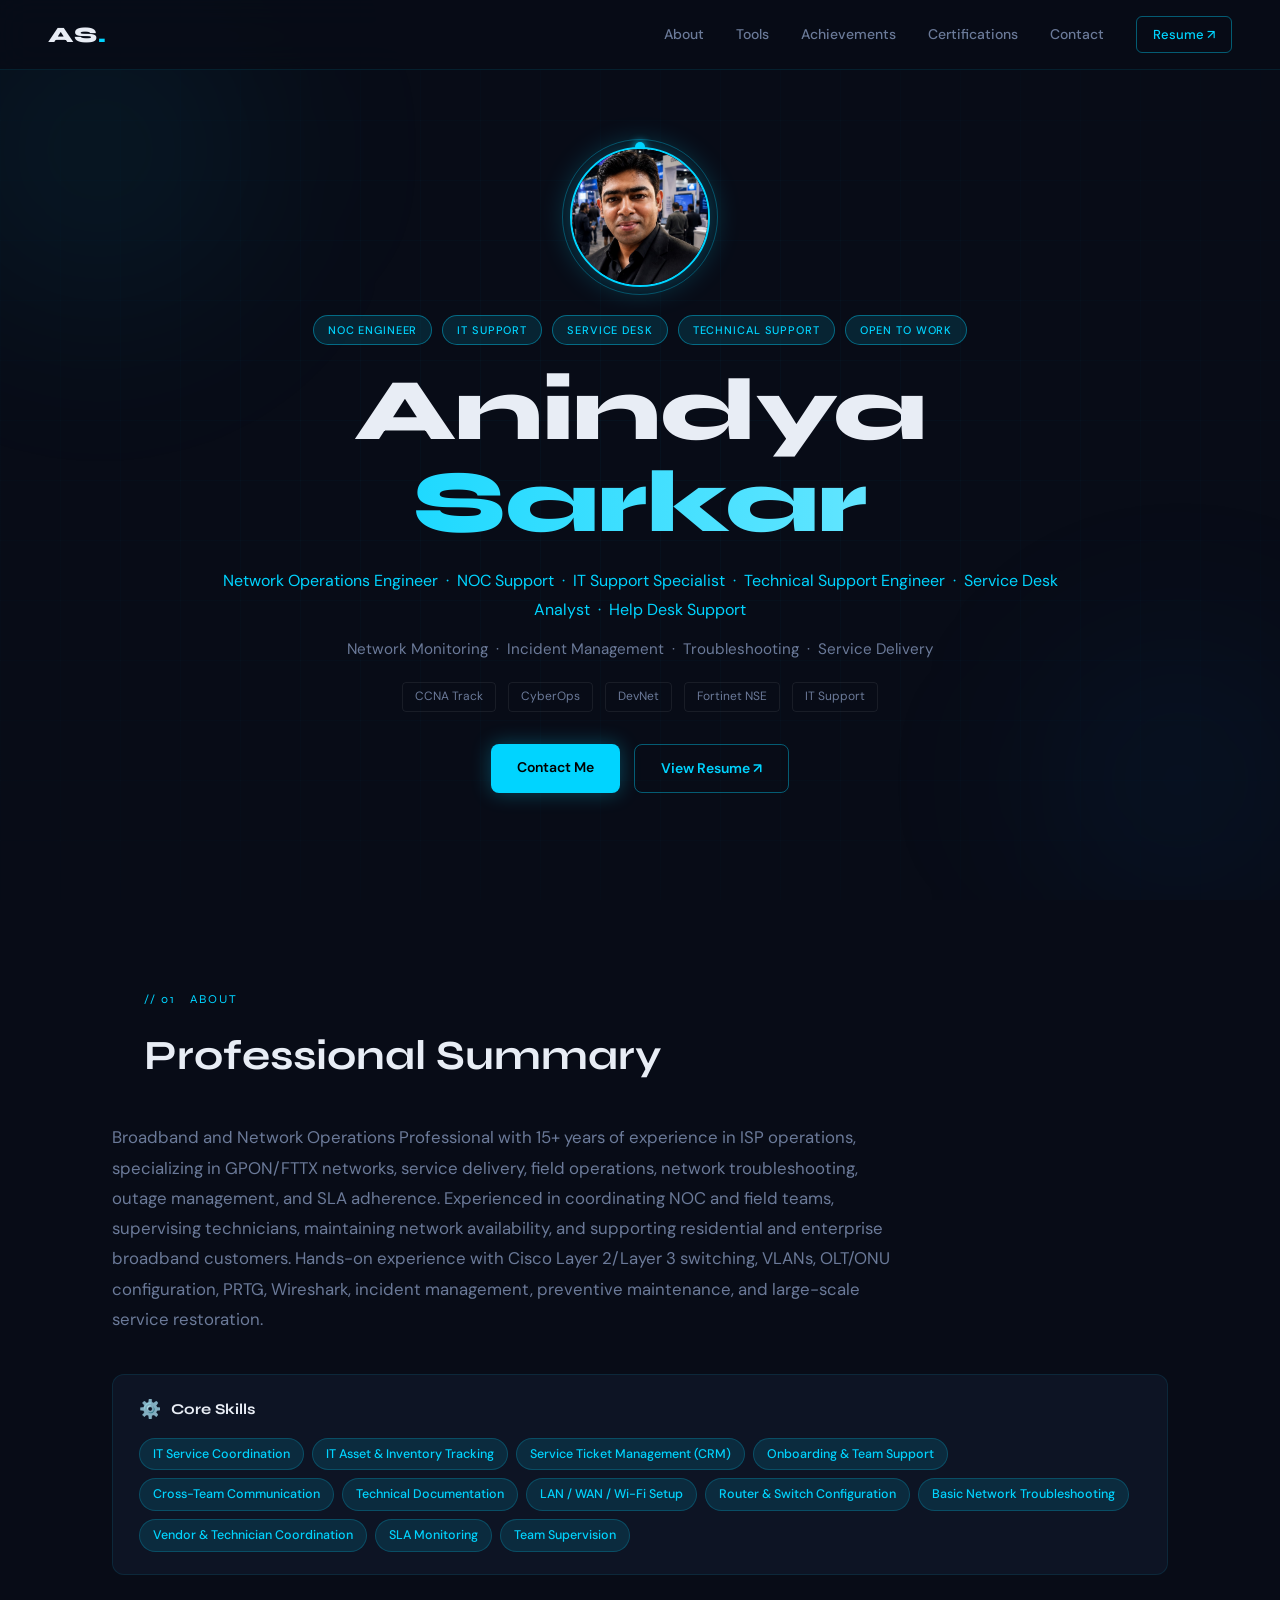
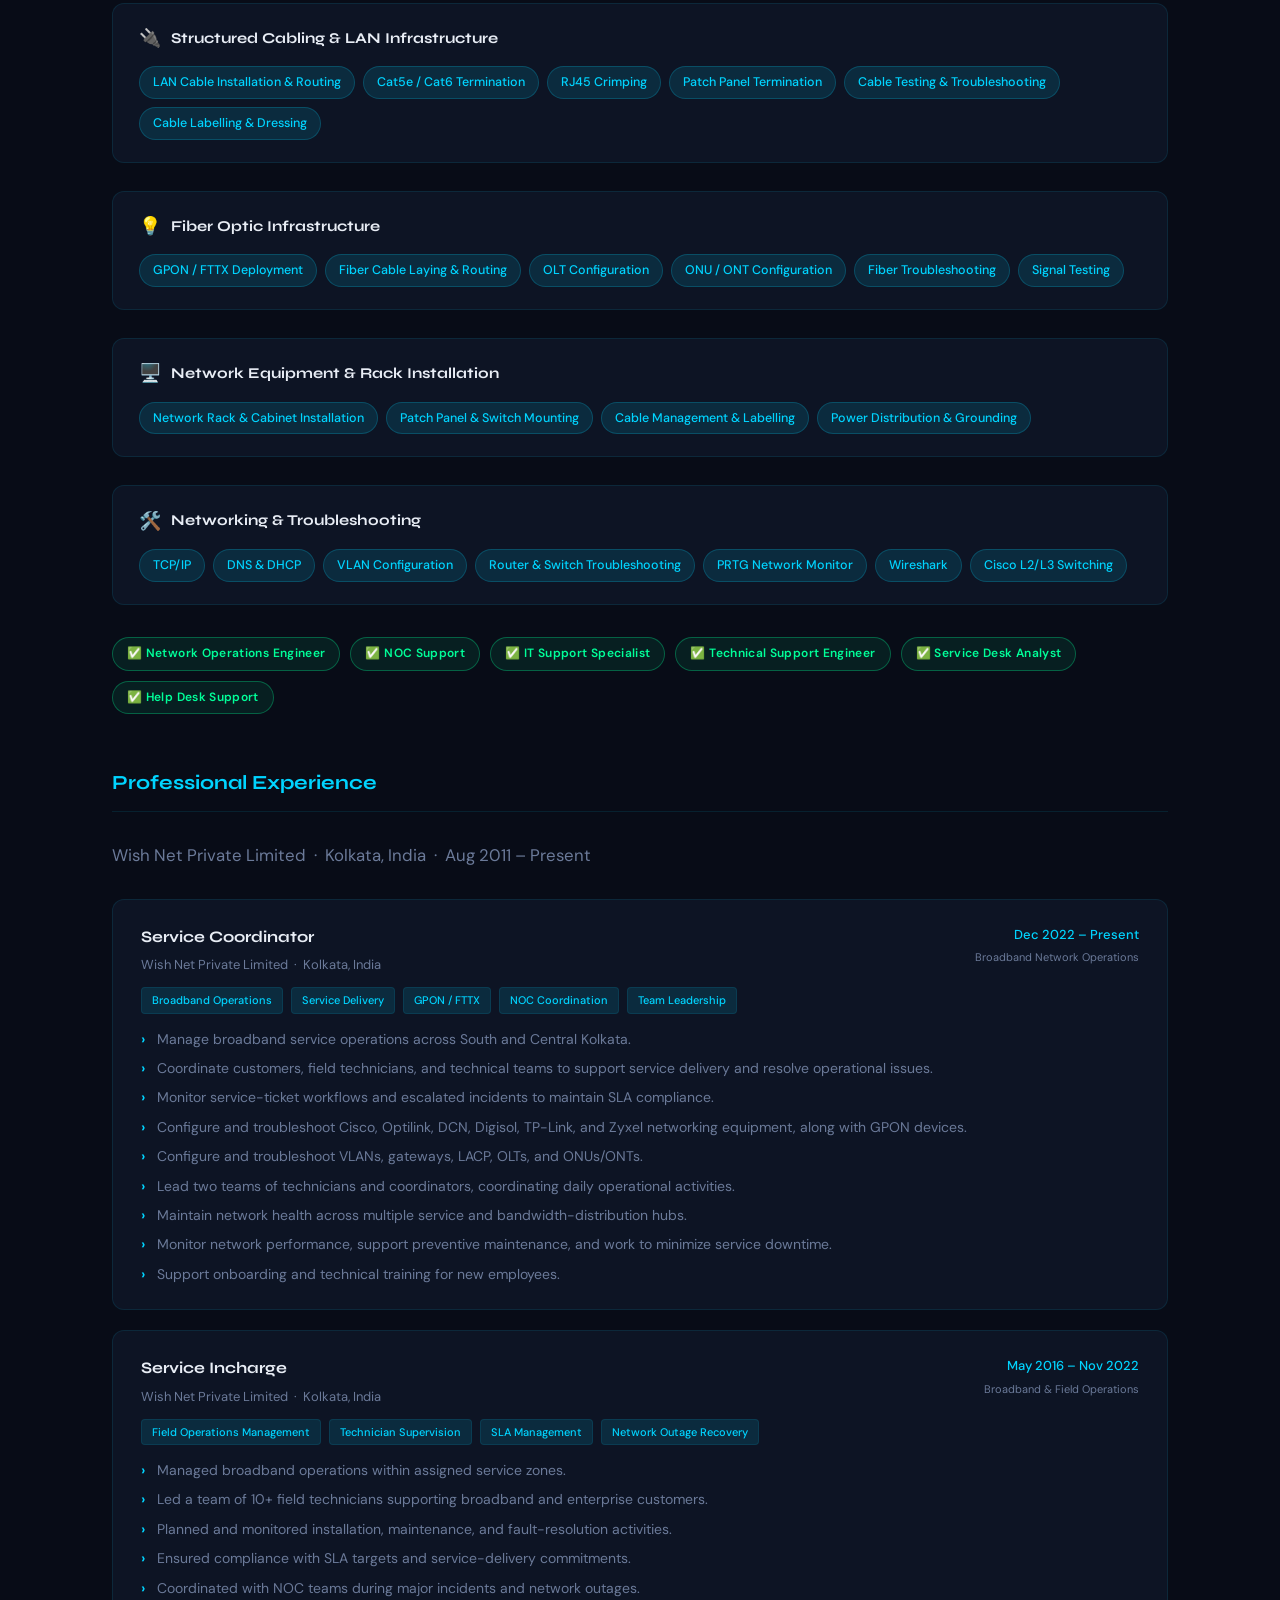
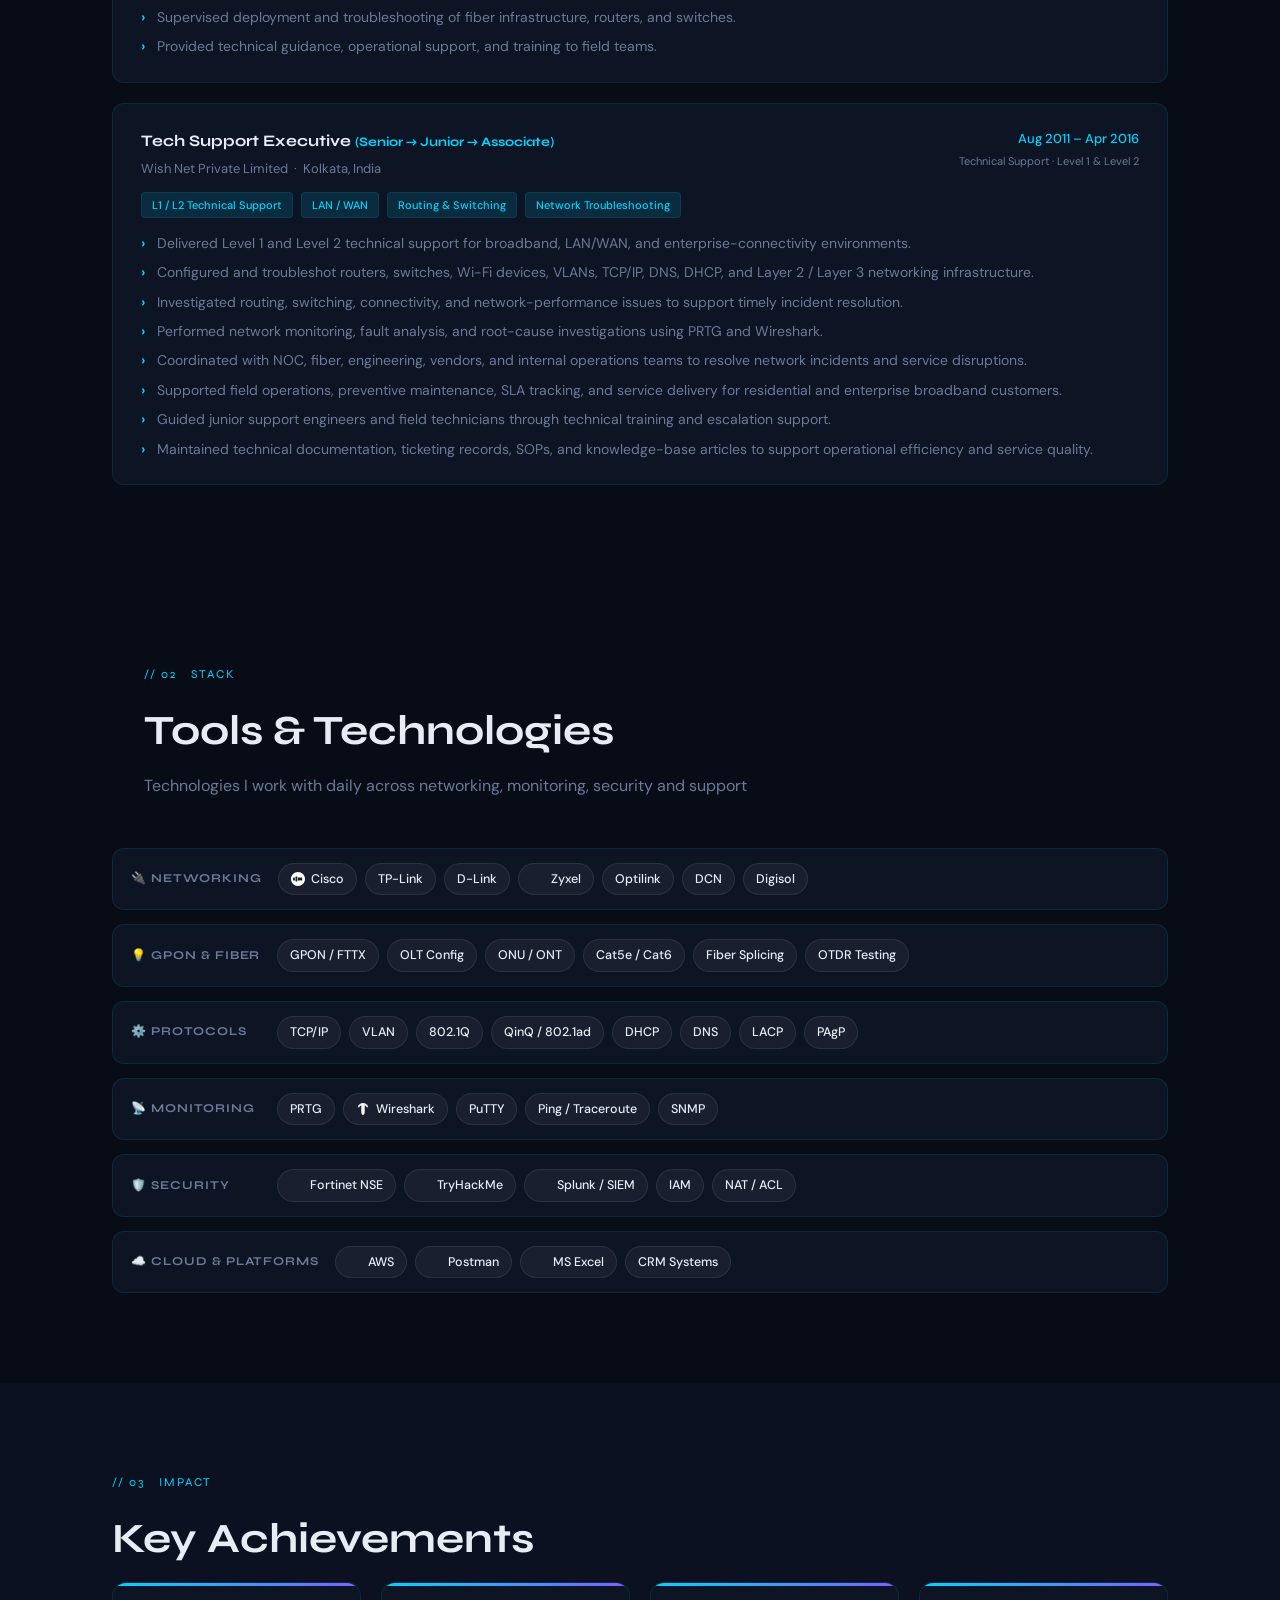
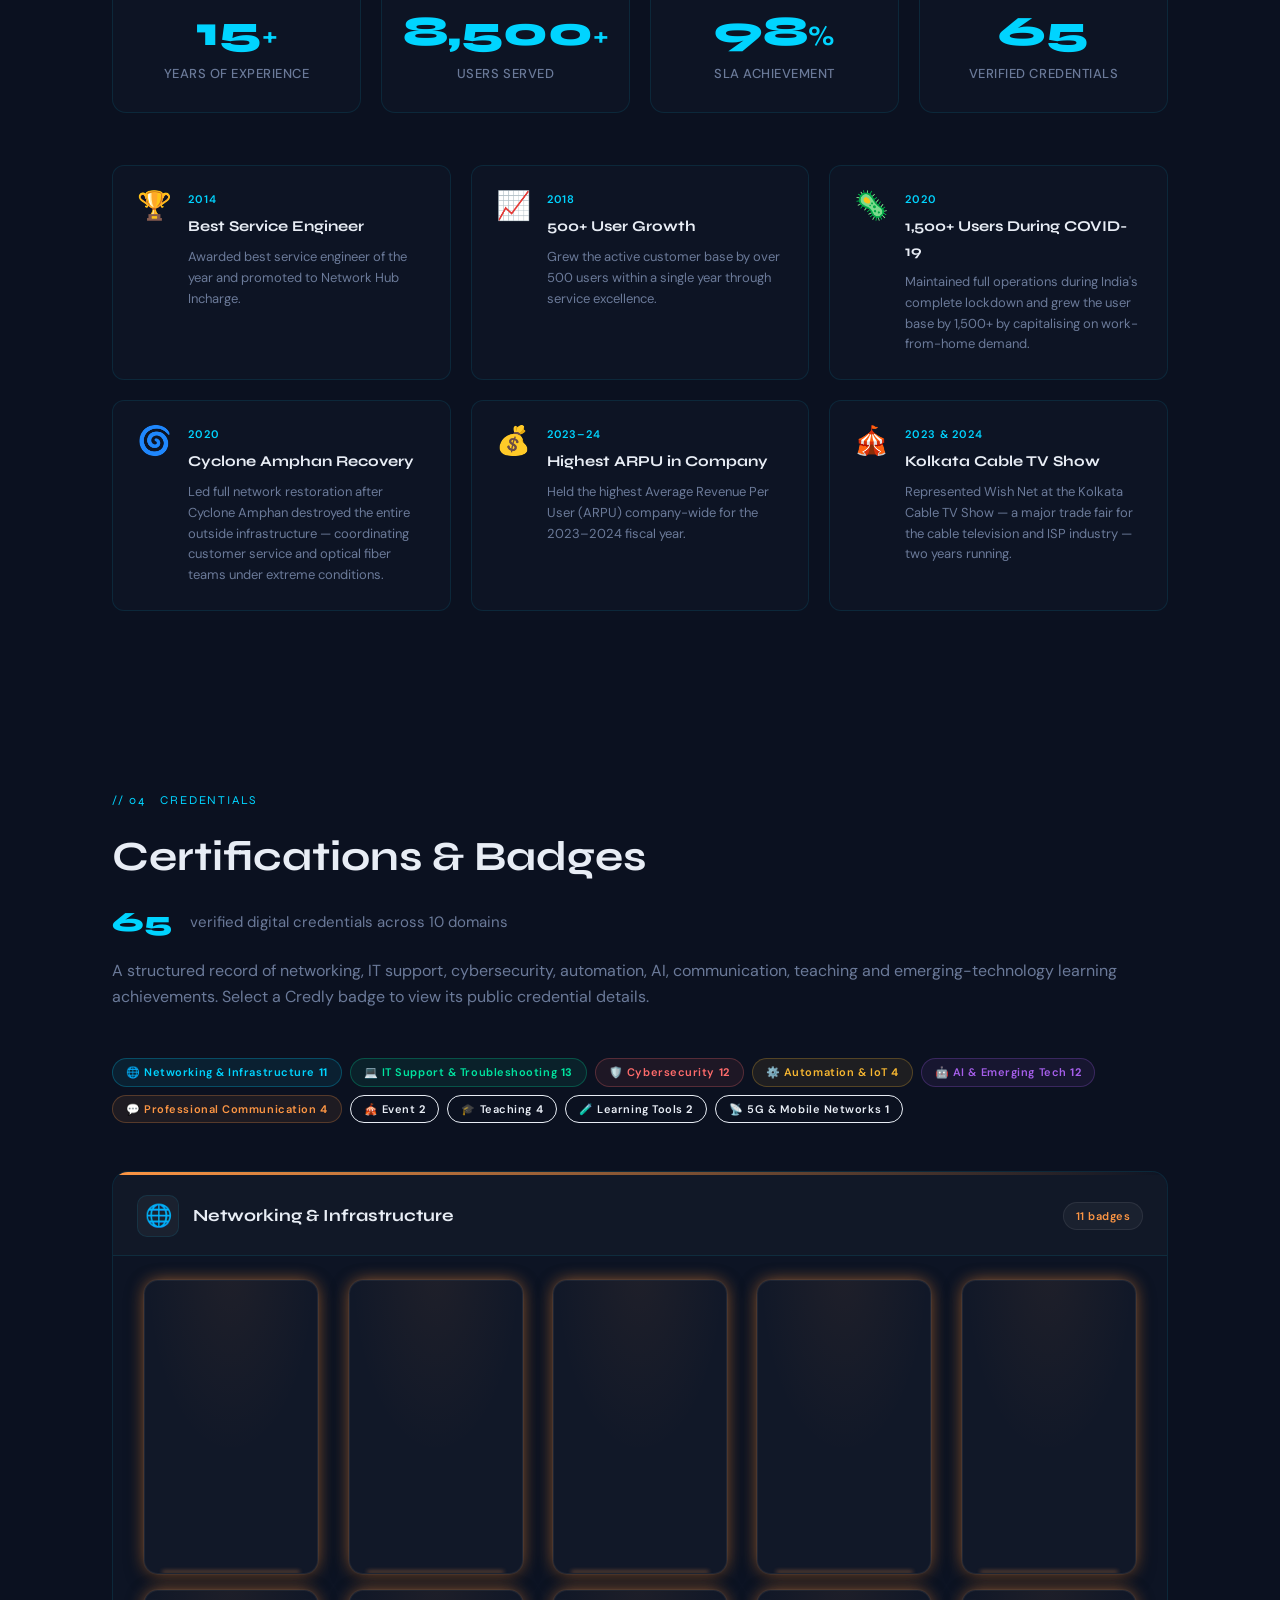
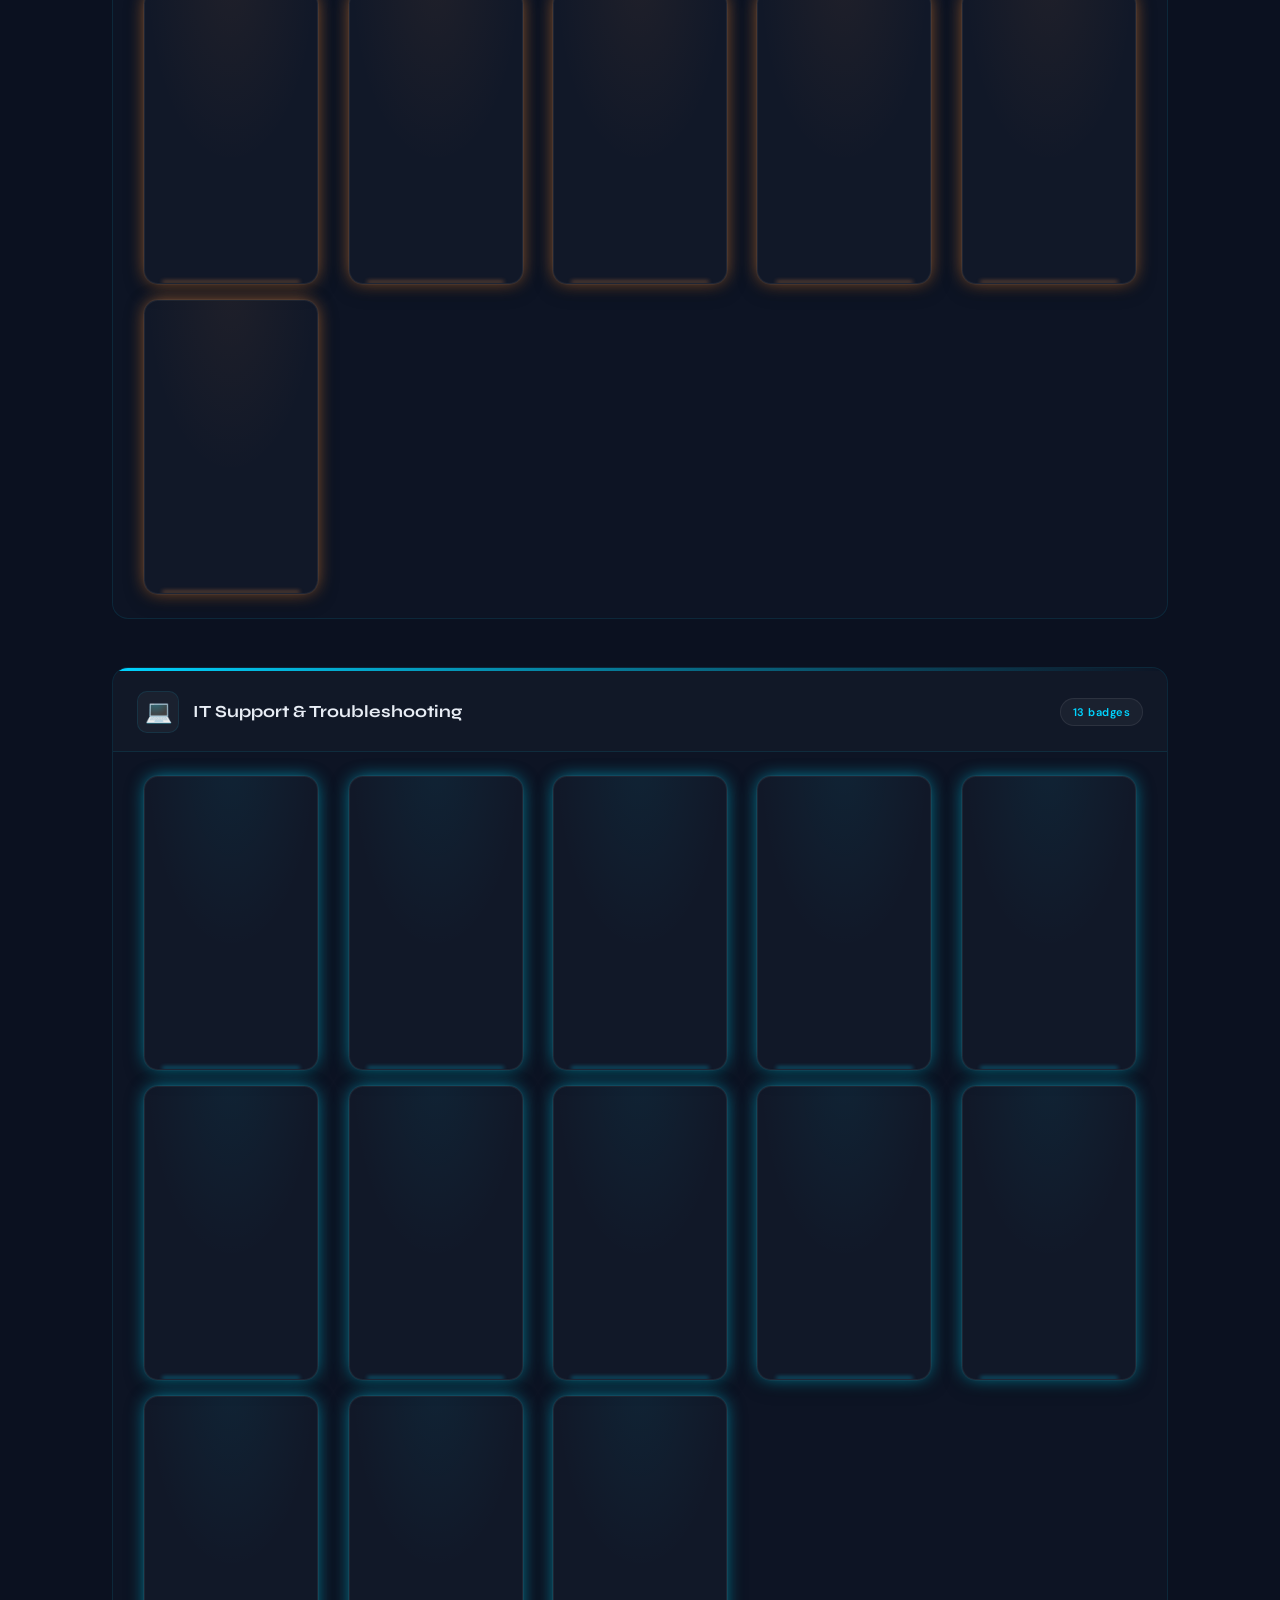
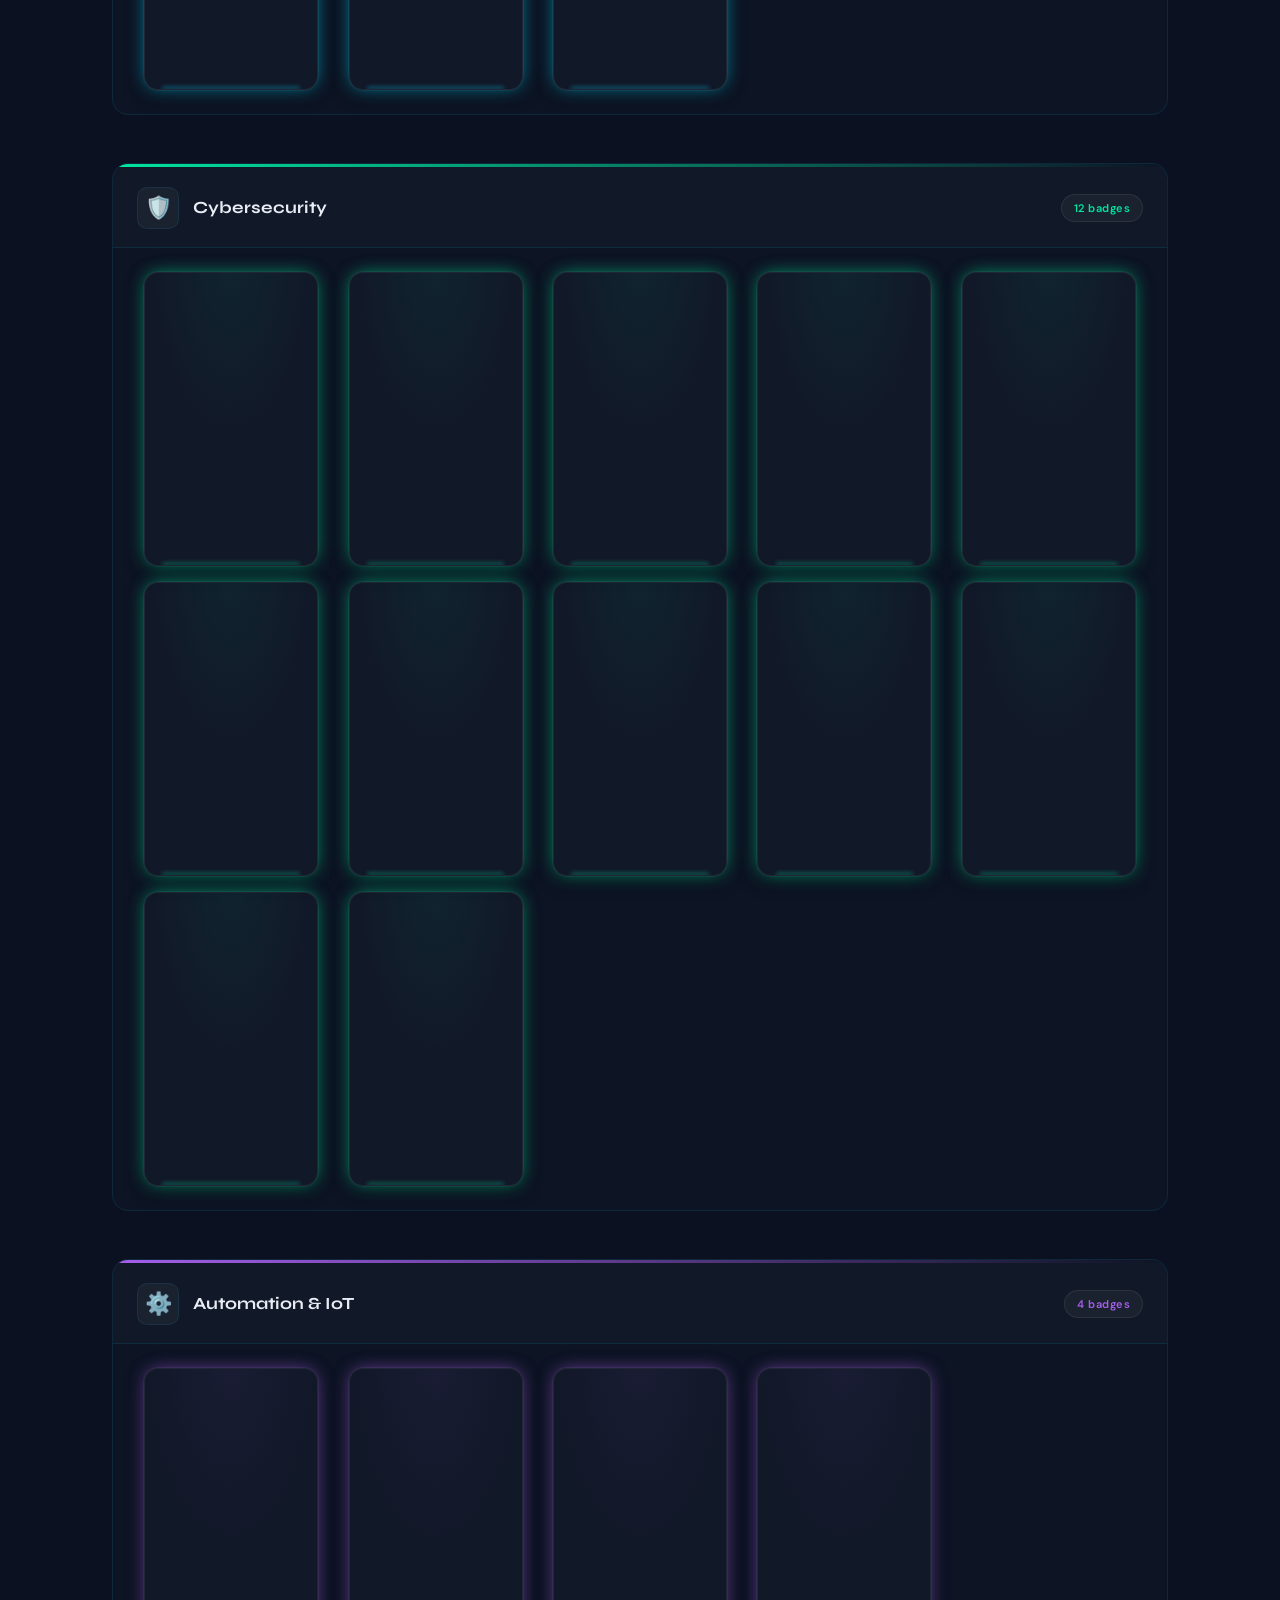
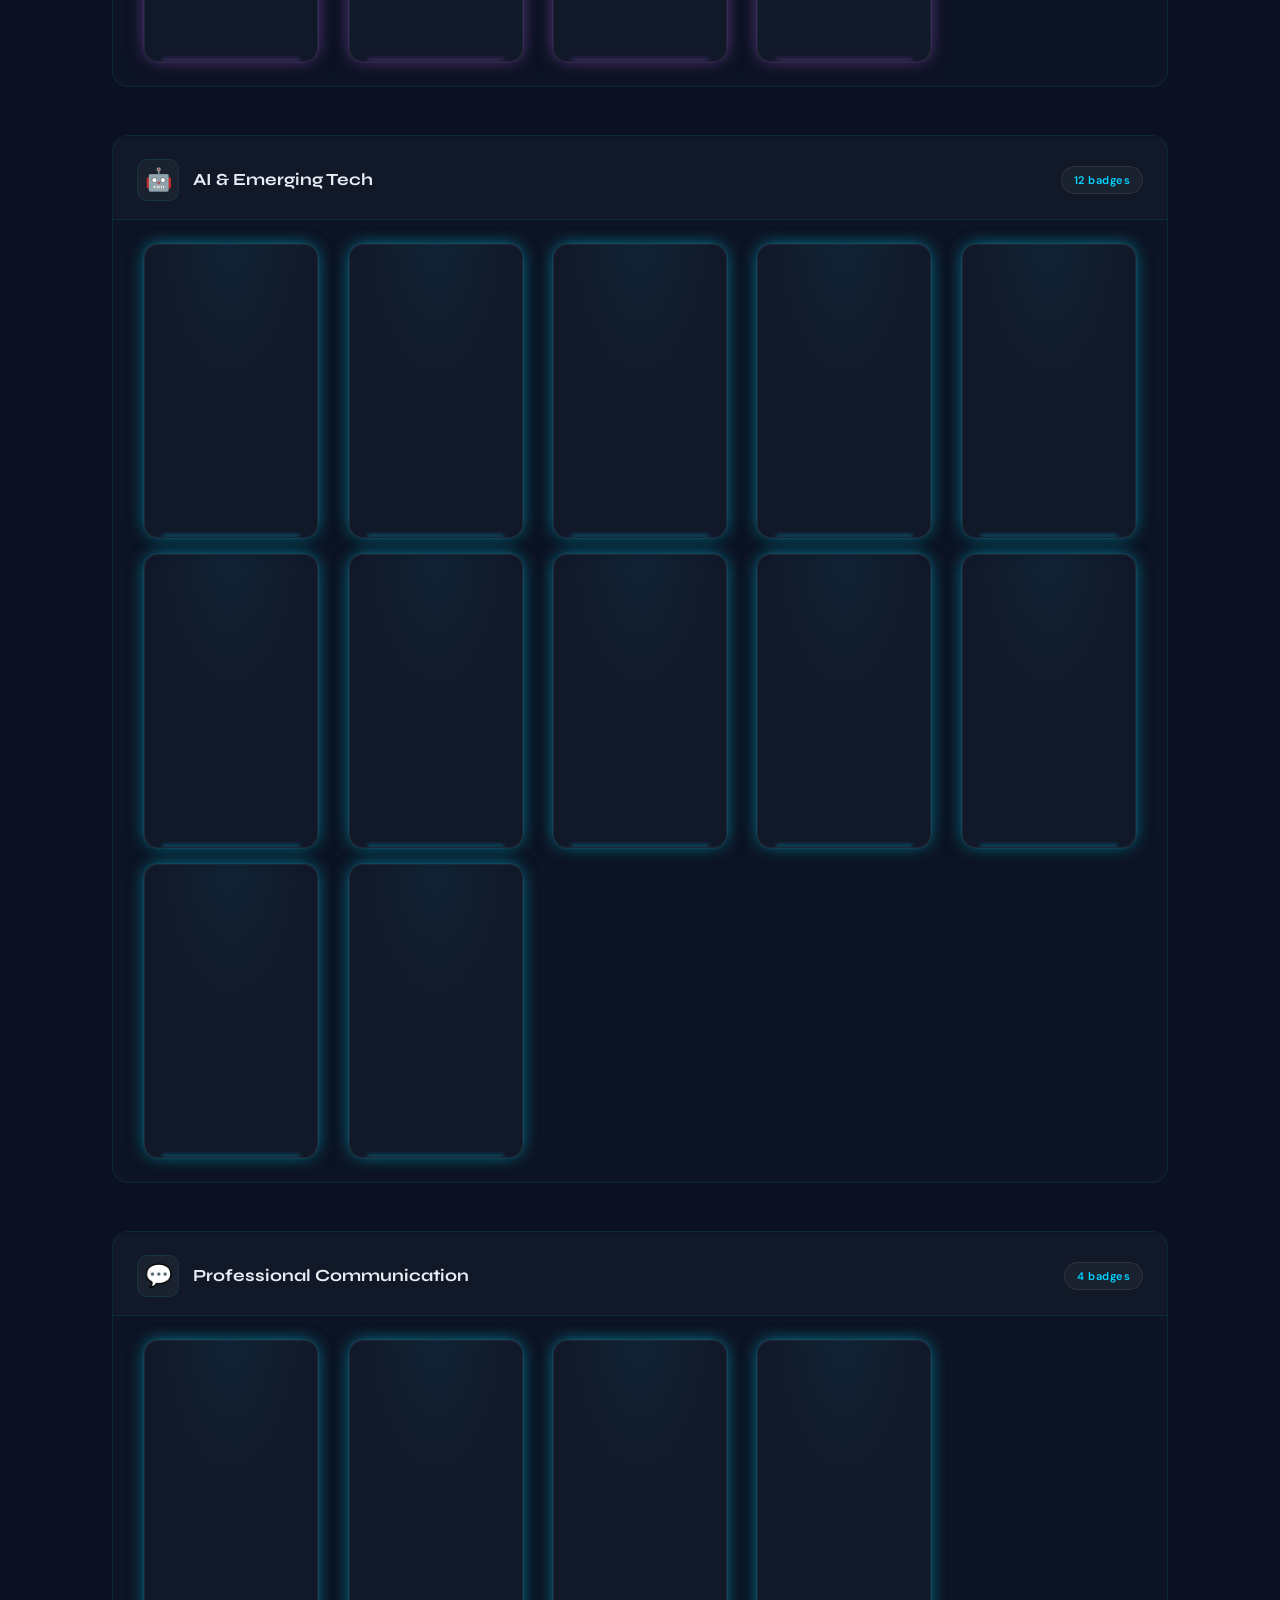
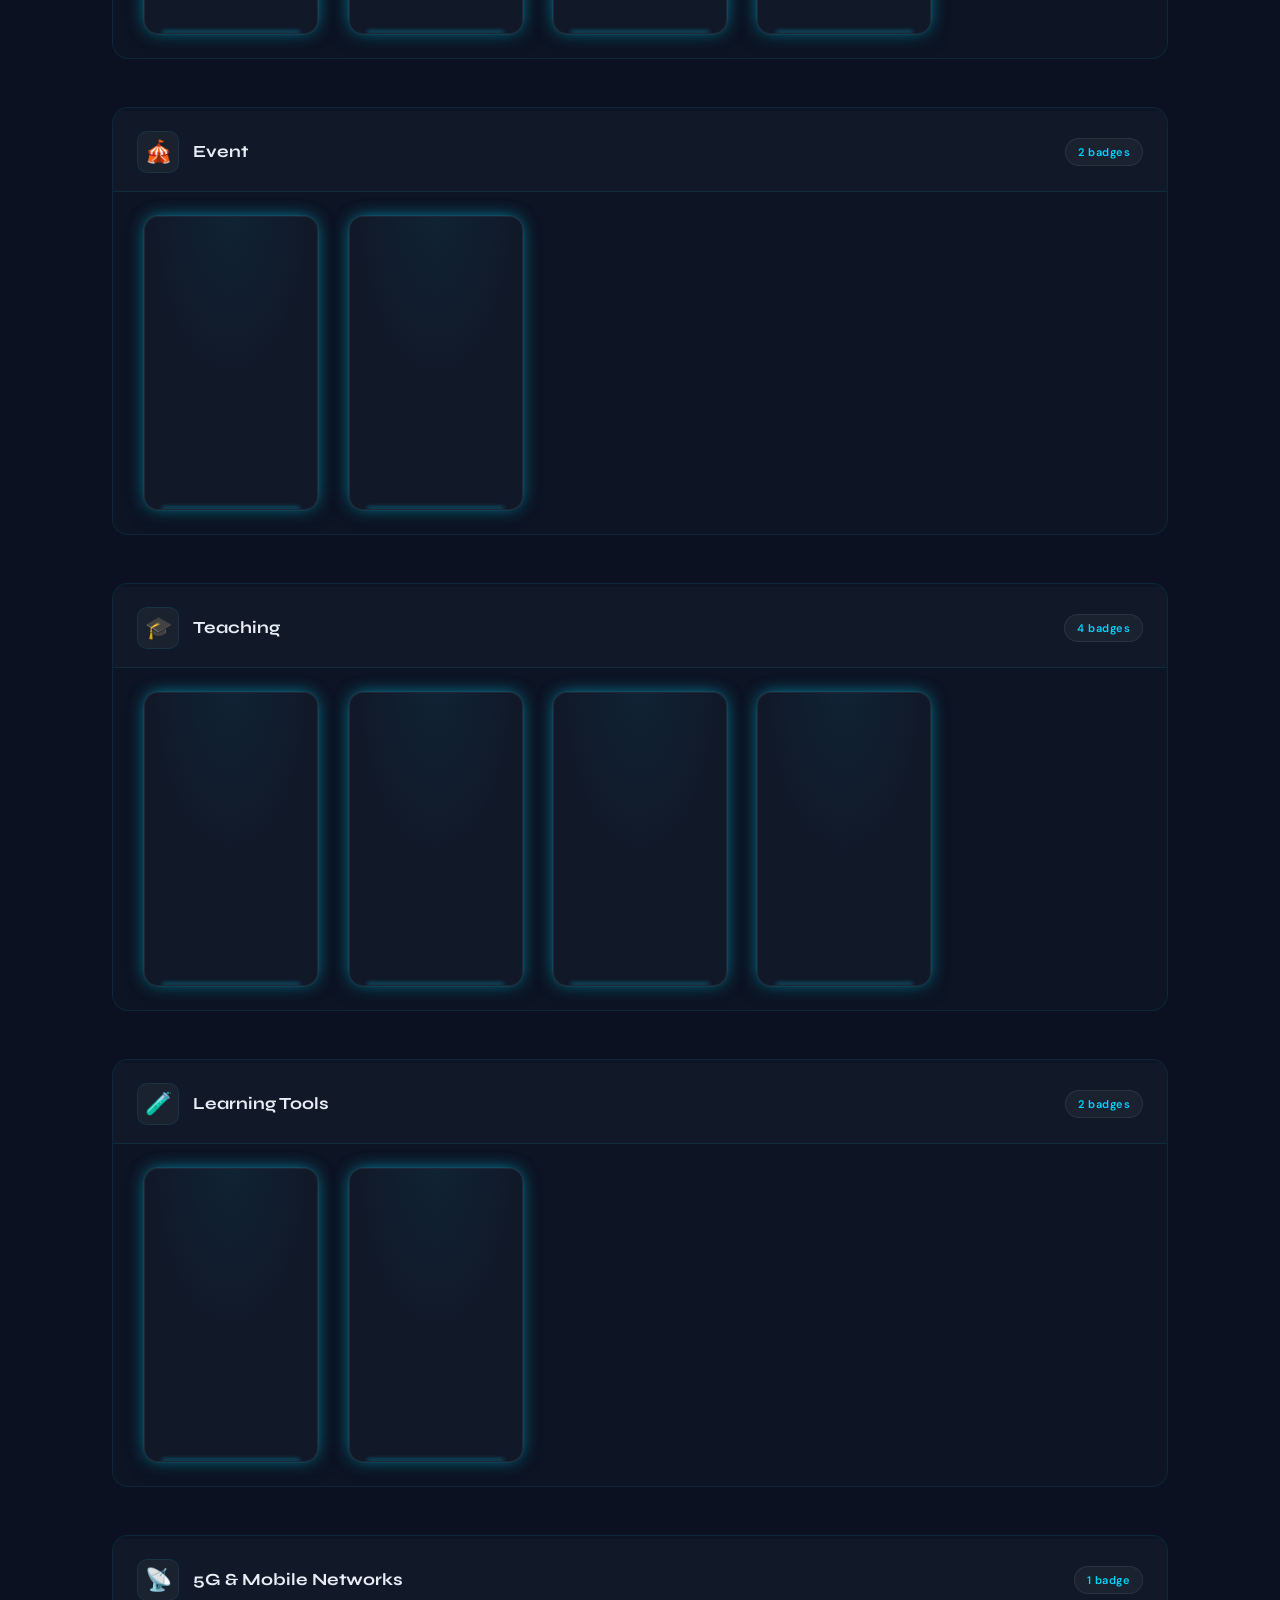
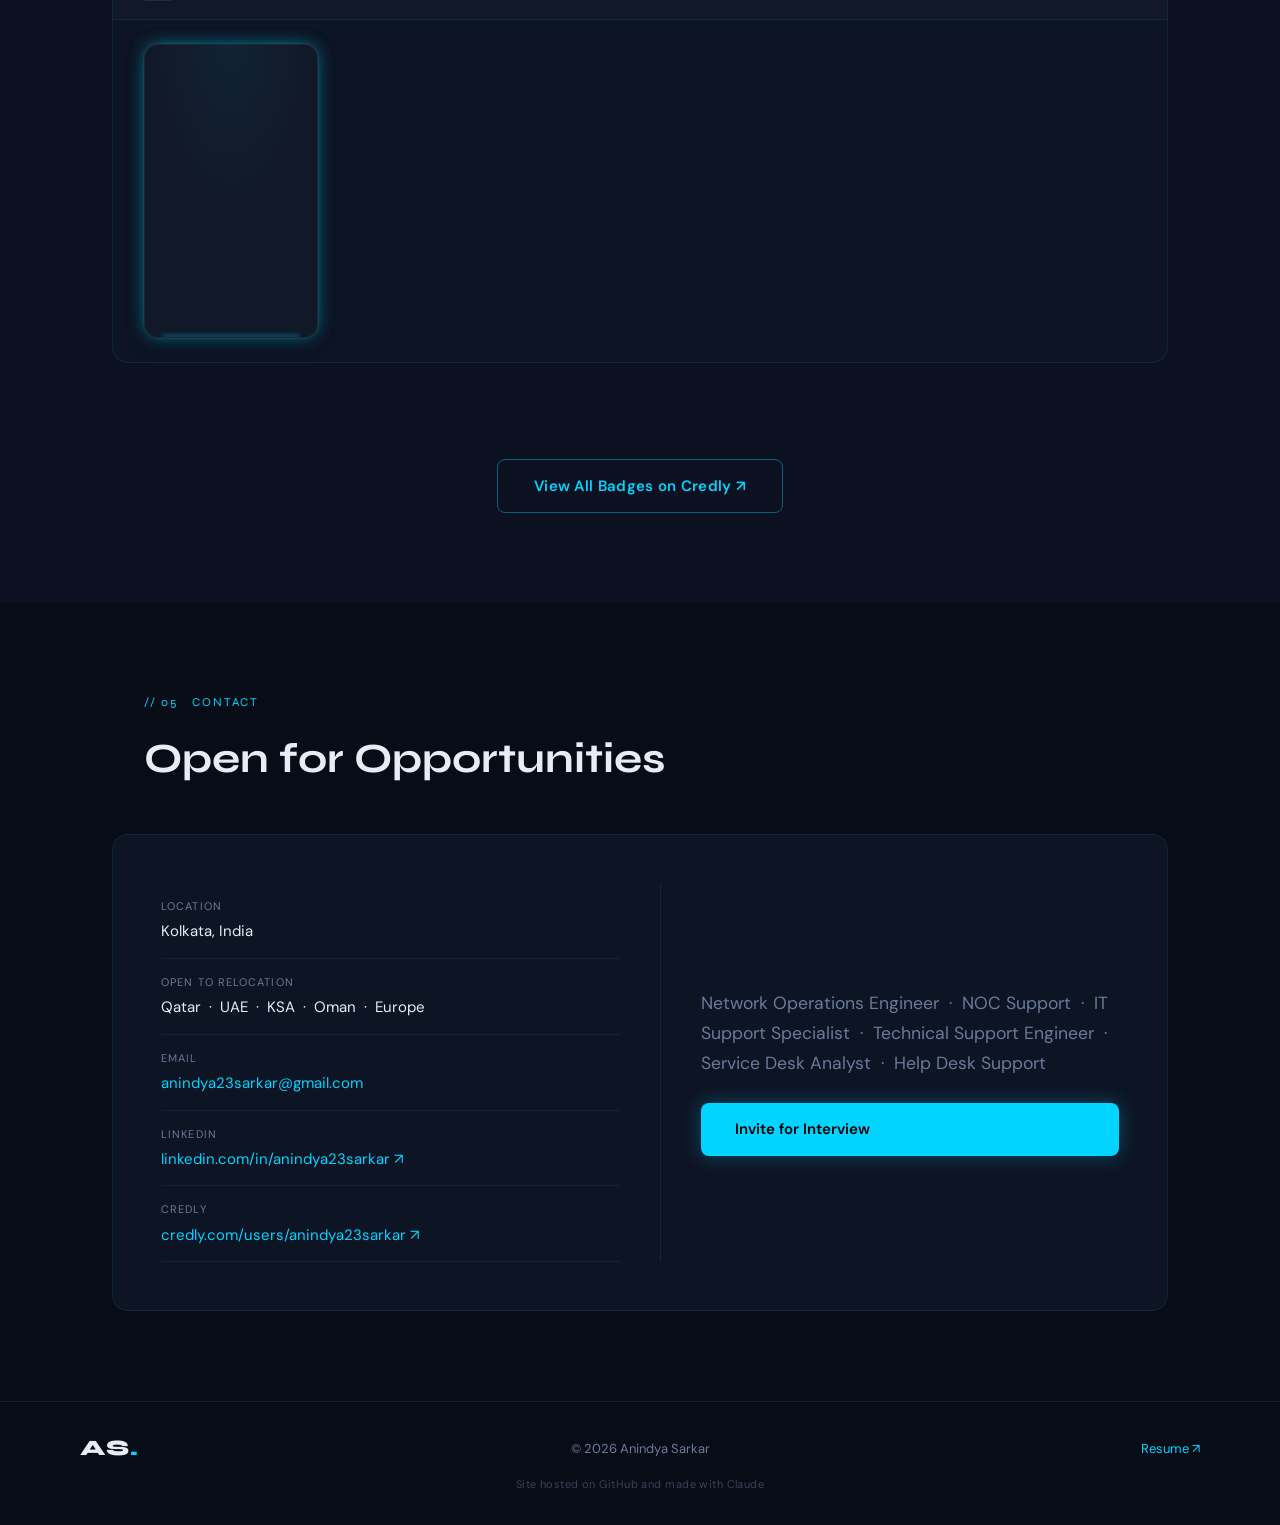
==== commit 038bfc95: "Rewrite professional summary and experience from resume" ====
--- a/index.html
+++ b/index.html
@@ -91,7 +91,7 @@
     <h2 class="section-title">Professional Summary</h2>
     <div class="about-grid">
       <p class="about-text">
-        Senior Network Operations Engineer with 15+ years of ISP experience at Wish Net Private Limited, delivering high-availability GPON/FTTX networks for 8,500+ users. Proven in Cisco L2/L3 switching, NOC operations, SLA management (98%), MTTR ownership, and large-scale outage recovery. Open to UAE / KSA / Qatar / Oman / Middle East roles.
+        Broadband and Network Operations Professional with 15+ years of experience in ISP operations, specializing in GPON/FTTX networks, service delivery, field operations, network troubleshooting, outage management, and SLA adherence. Experienced in coordinating NOC and field teams, supervising technicians, maintaining network availability, and supporting residential and enterprise broadband customers. Hands-on experience with Cisco Layer 2/Layer 3 switching, VLANs, OLT/ONU configuration, PRTG, Wireshark, incident management, preventive maintenance, and large-scale service restoration.
       </p>
     </div>
 
@@ -202,11 +202,11 @@
         </div>
         <ul class="exp-bullets">
           <li>Manage broadband service operations across South and Central Kolkata.</li>
-          <li>Coordinate customers, field technicians, and technical teams to deliver services and resolve operational issues.</li>
+          <li>Coordinate customers, field technicians, and technical teams to support service delivery and resolve operational issues.</li>
           <li>Monitor service-ticket workflows and escalated incidents to maintain SLA compliance.</li>
-          <li>Configure and troubleshoot Cisco, Optilink, DCN, Digisol, TP-Link, Zyxel, and GPON network devices.</li>
+          <li>Configure and troubleshoot Cisco, Optilink, DCN, Digisol, TP-Link, and Zyxel networking equipment, along with GPON devices.</li>
           <li>Configure and troubleshoot VLANs, gateways, LACP, OLTs, and ONUs/ONTs.</li>
-          <li>Lead two teams of technicians and coordinators, supporting daily service operations and team coordination.</li>
+          <li>Lead two teams of technicians and coordinators, coordinating daily operational activities.</li>
           <li>Maintain network health across multiple service and bandwidth-distribution hubs.</li>
           <li>Monitor network performance, support preventive maintenance, and work to minimize service downtime.</li>
           <li>Support onboarding and technical training for new employees.</li>
@@ -263,12 +263,12 @@
         <ul class="exp-bullets">
           <li>Delivered Level 1 and Level 2 technical support for broadband, LAN/WAN, and enterprise-connectivity environments.</li>
           <li>Configured and troubleshot routers, switches, Wi-Fi devices, VLANs, TCP/IP, DNS, DHCP, and Layer 2 / Layer 3 networking infrastructure.</li>
-          <li>Performed advanced troubleshooting of routing, switching, connectivity, and network-performance issues to support timely incident resolution.</li>
-          <li>Conducted network monitoring, fault analysis, and root-cause investigations using PRTG and Wireshark.</li>
-          <li>Coordinated with NOC, fiber, engineering, vendors, and internal operations teams to resolve complex network incidents and service disruptions.</li>
+          <li>Investigated routing, switching, connectivity, and network-performance issues to support timely incident resolution.</li>
+          <li>Performed network monitoring, fault analysis, and root-cause investigations using PRTG and Wireshark.</li>
+          <li>Coordinated with NOC, fiber, engineering, vendors, and internal operations teams to resolve network incidents and service disruptions.</li>
           <li>Supported field operations, preventive maintenance, SLA tracking, and service delivery for residential and enterprise broadband customers.</li>
-          <li>Guided and mentored junior support engineers and field technicians through technical training and escalation support.</li>
-          <li>Maintained technical documentation, ticketing records, SOPs, and knowledge-base articles to improve operational efficiency and service quality.</li>
+          <li>Guided junior support engineers and field technicians through technical training and escalation support.</li>
+          <li>Maintained technical documentation, ticketing records, SOPs, and knowledge-base articles to support operational efficiency and service quality.</li>
         </ul>
       </div>
 
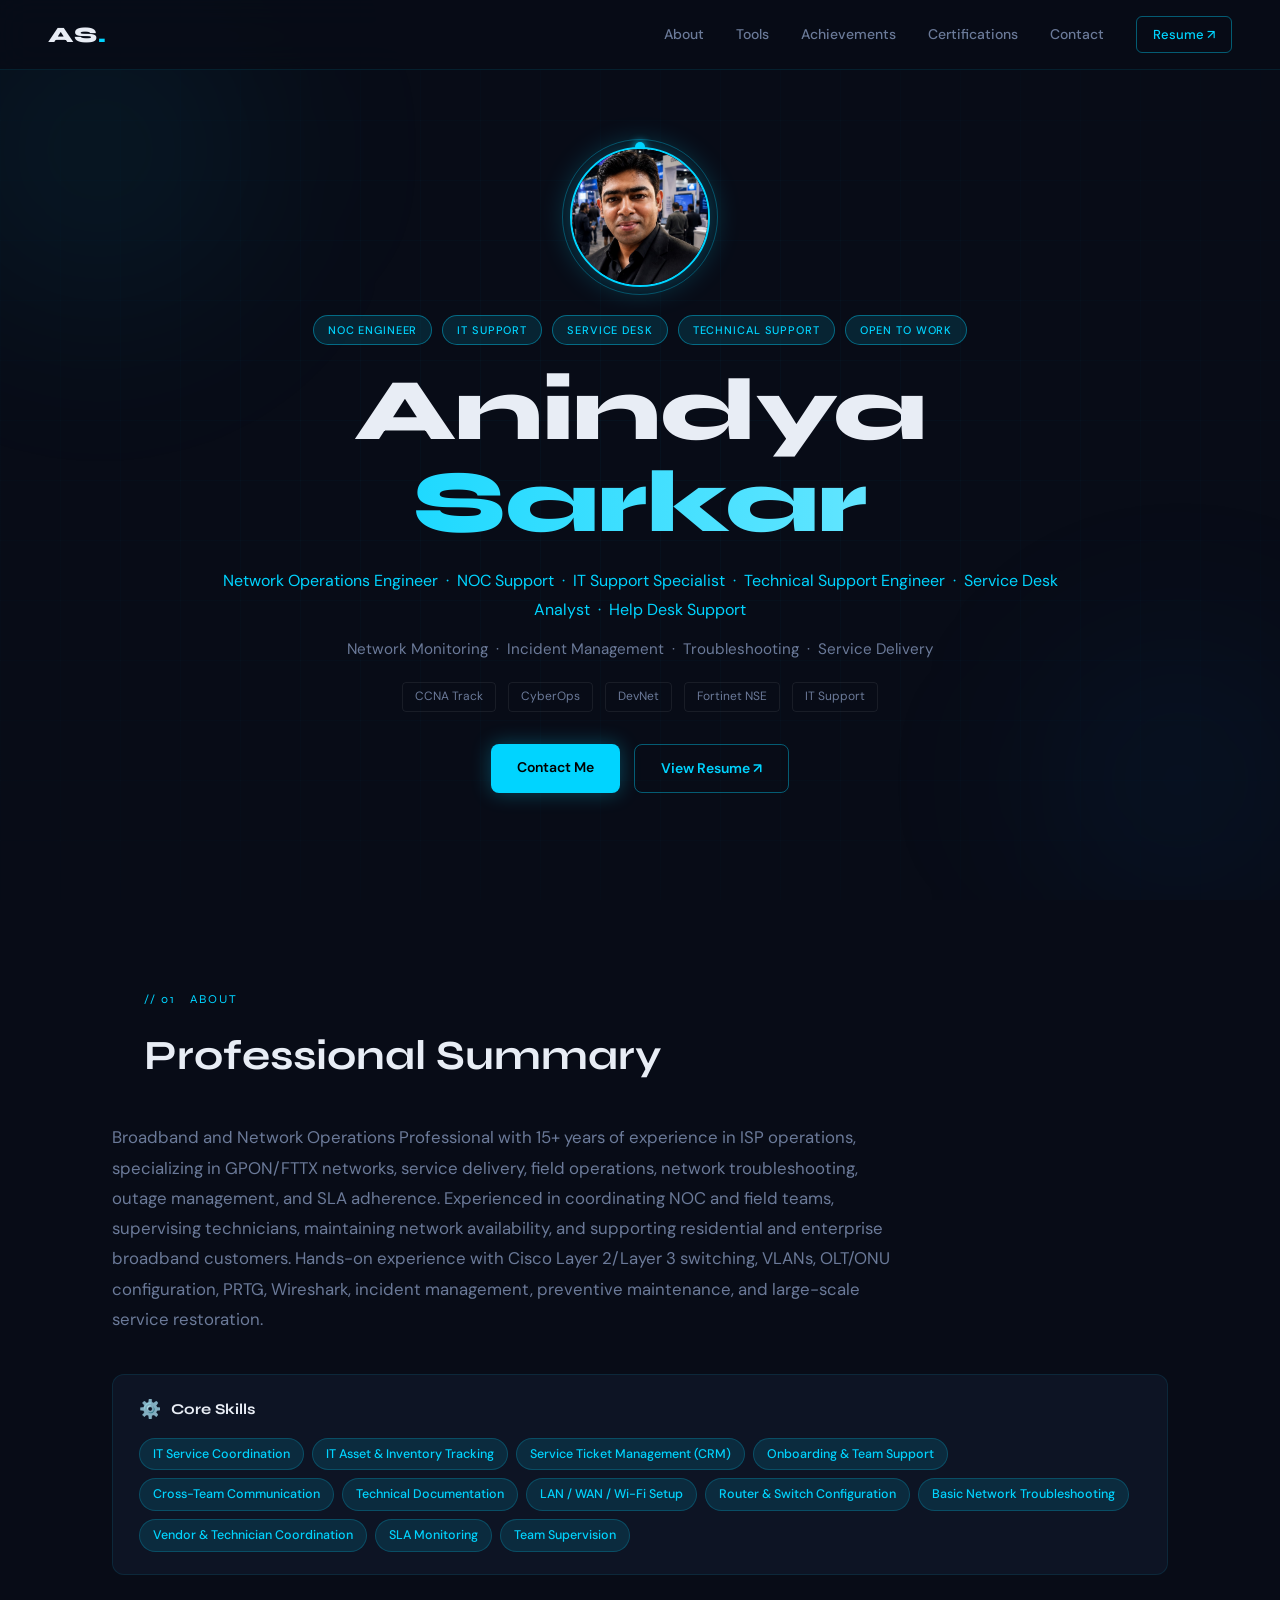
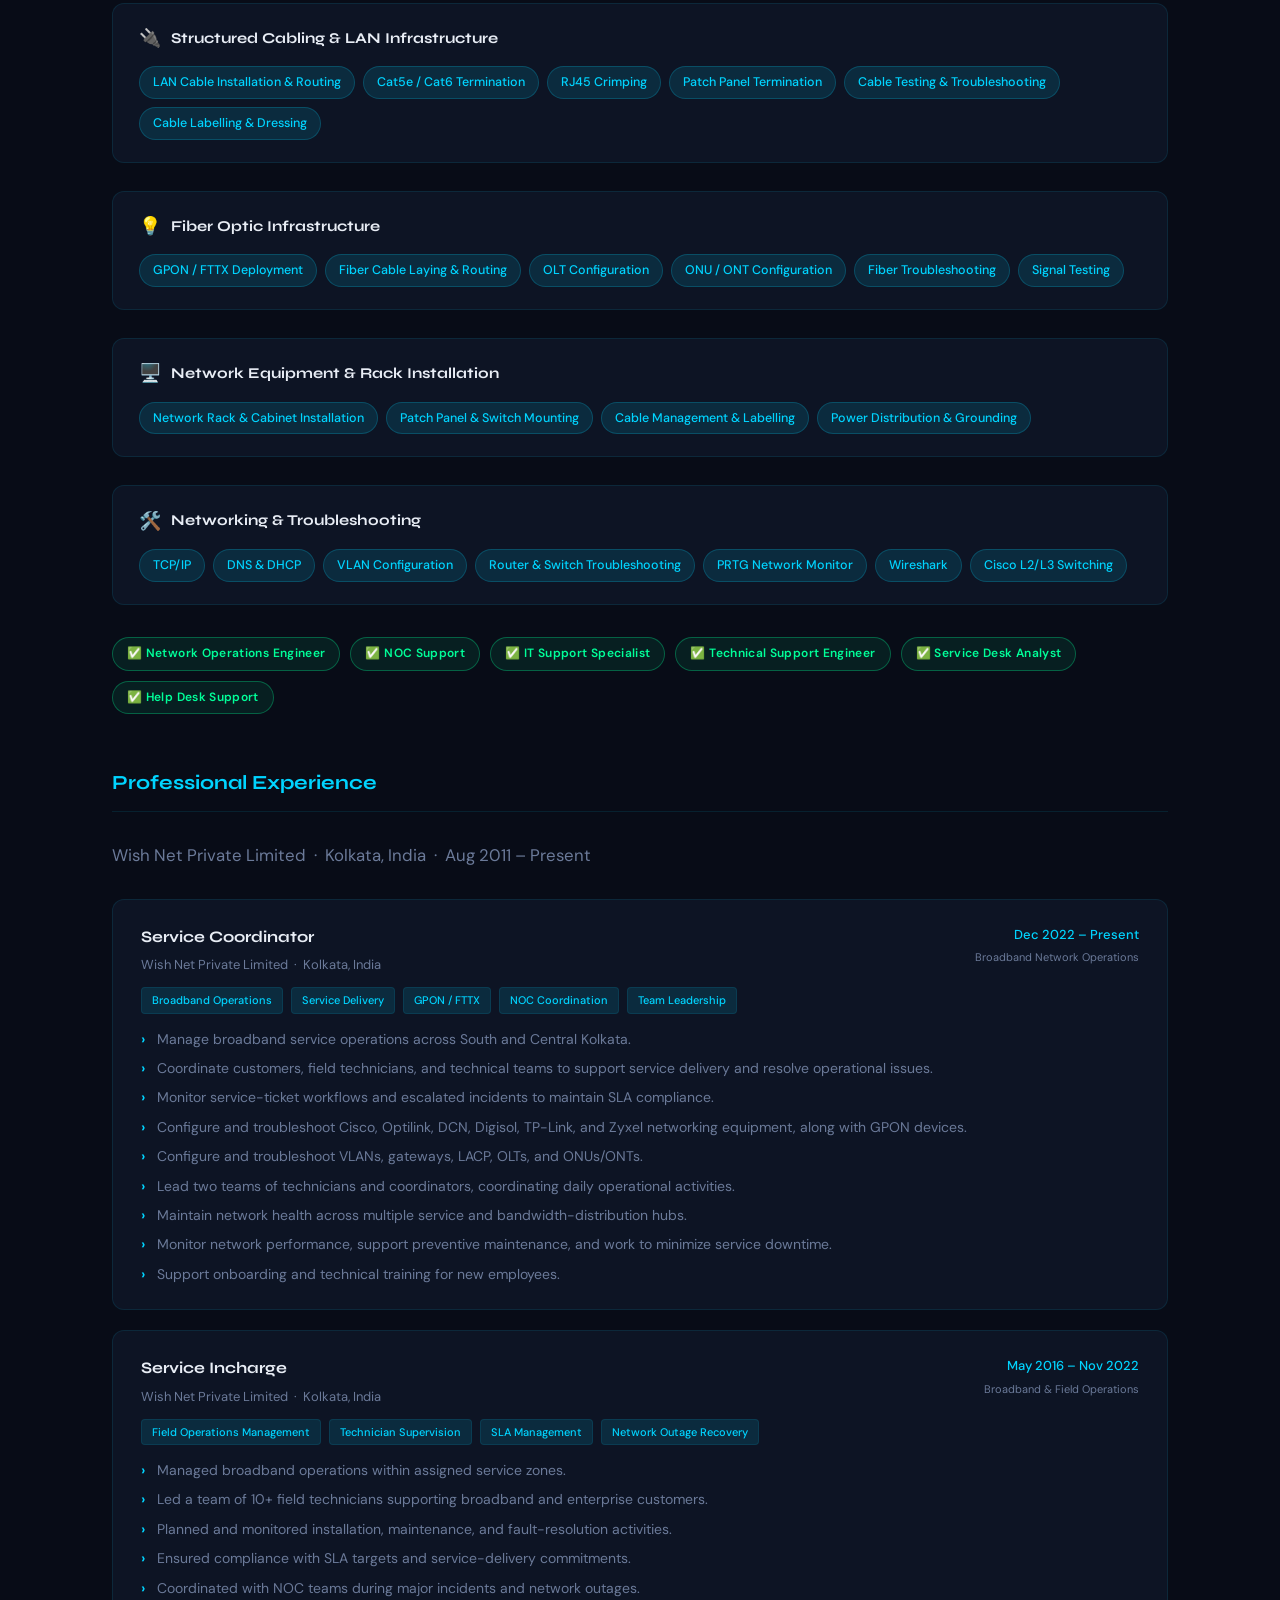
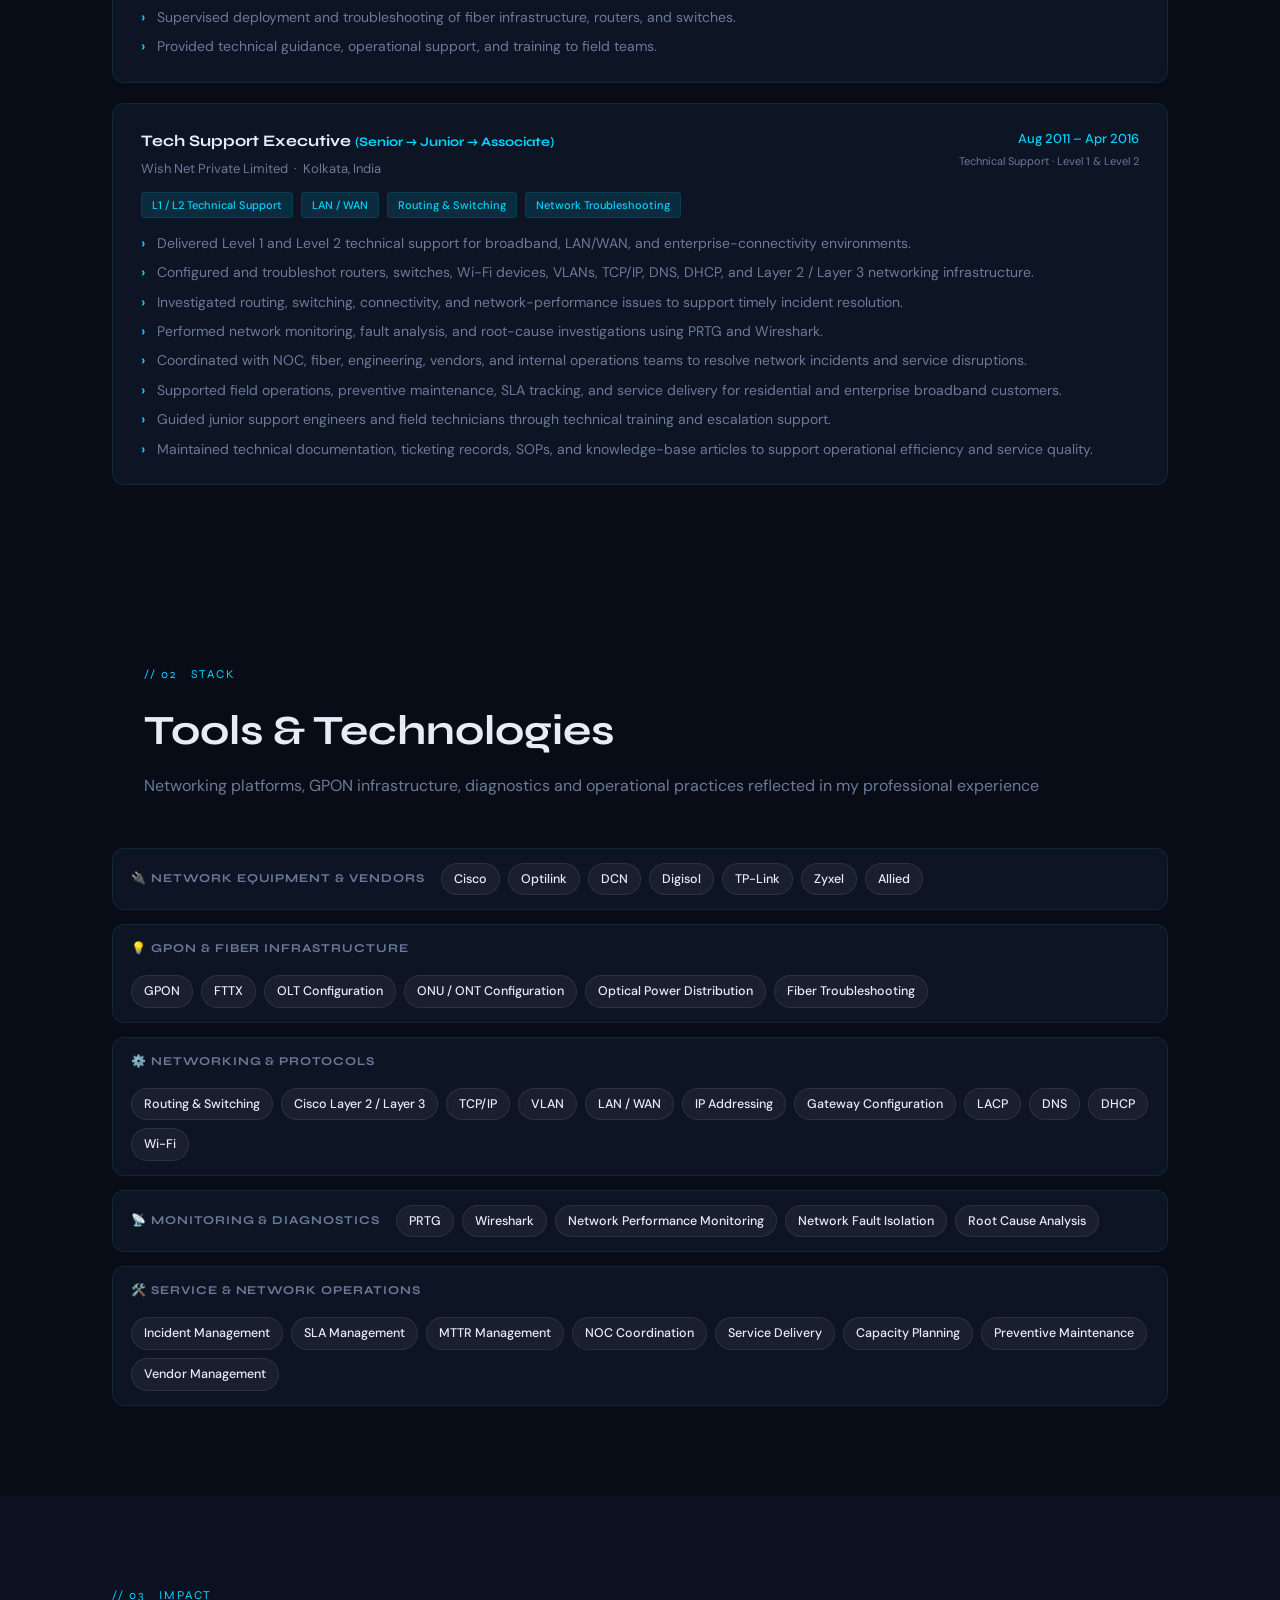
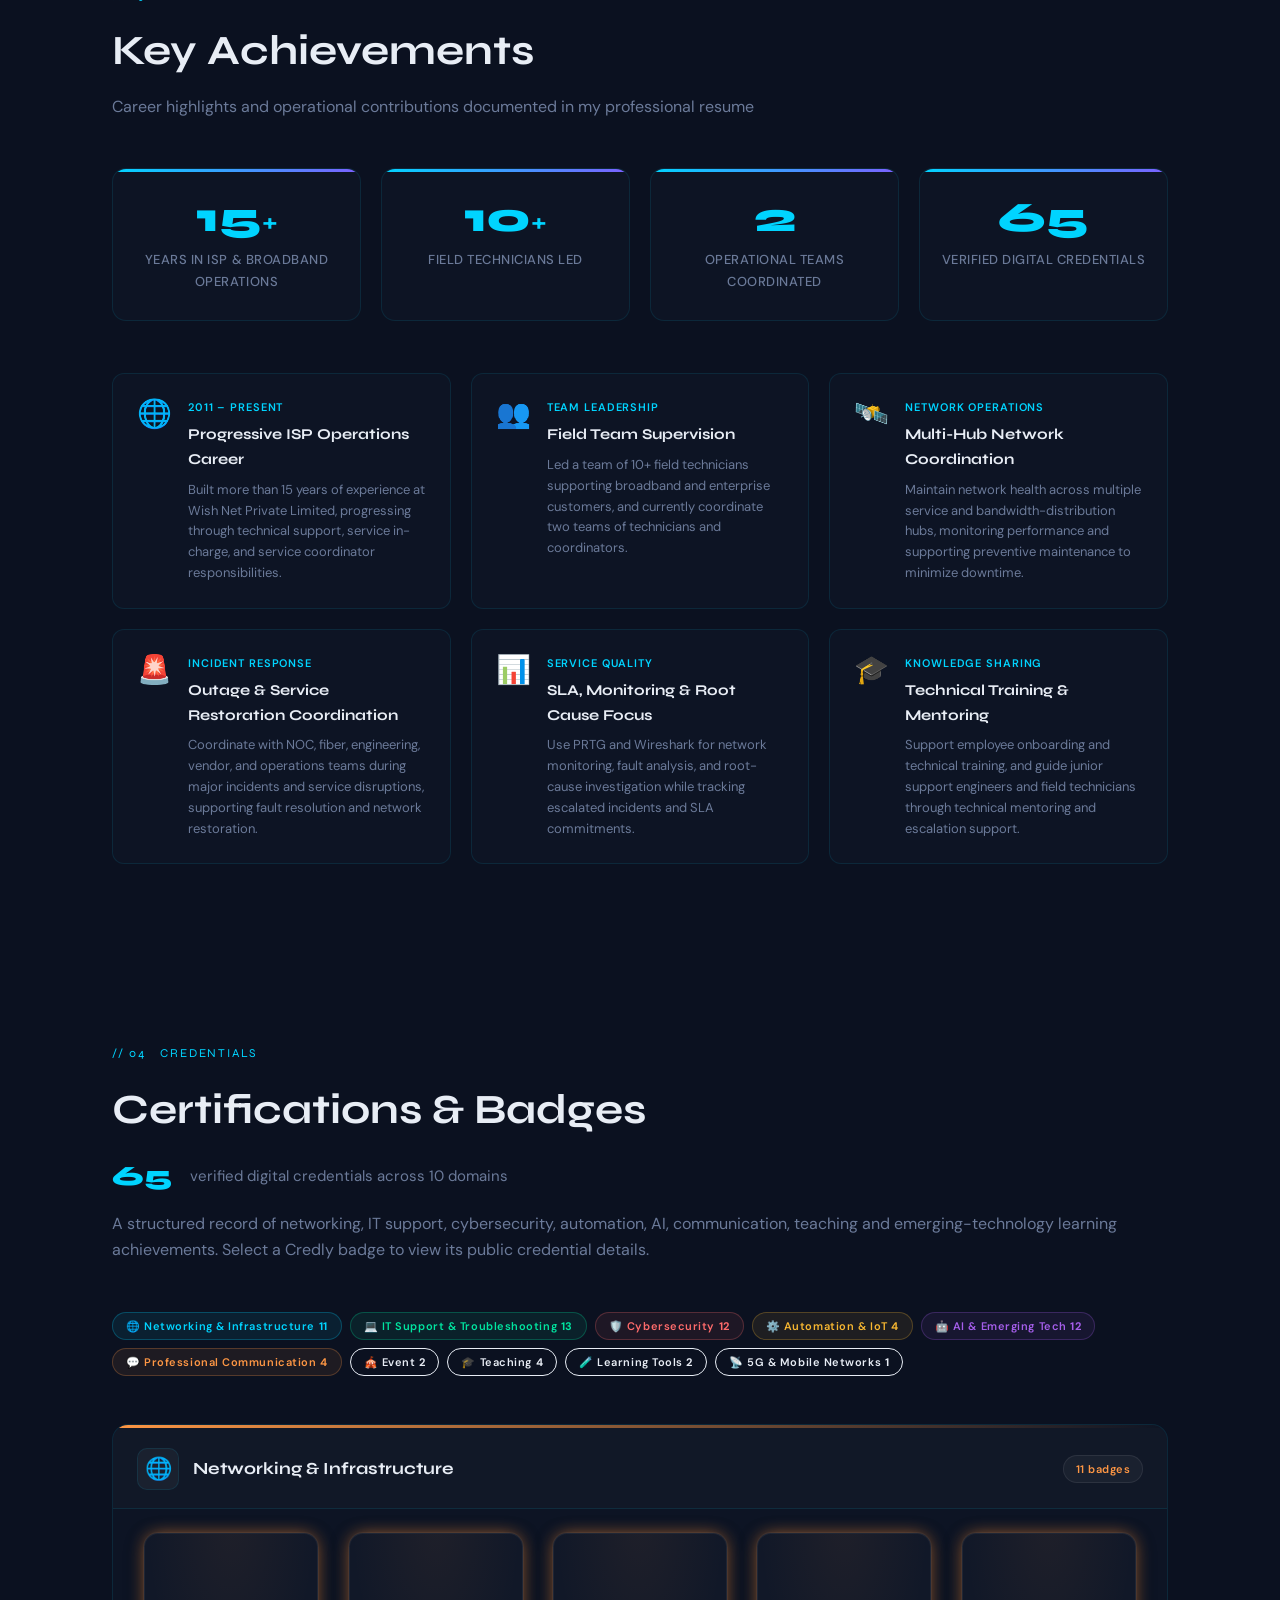
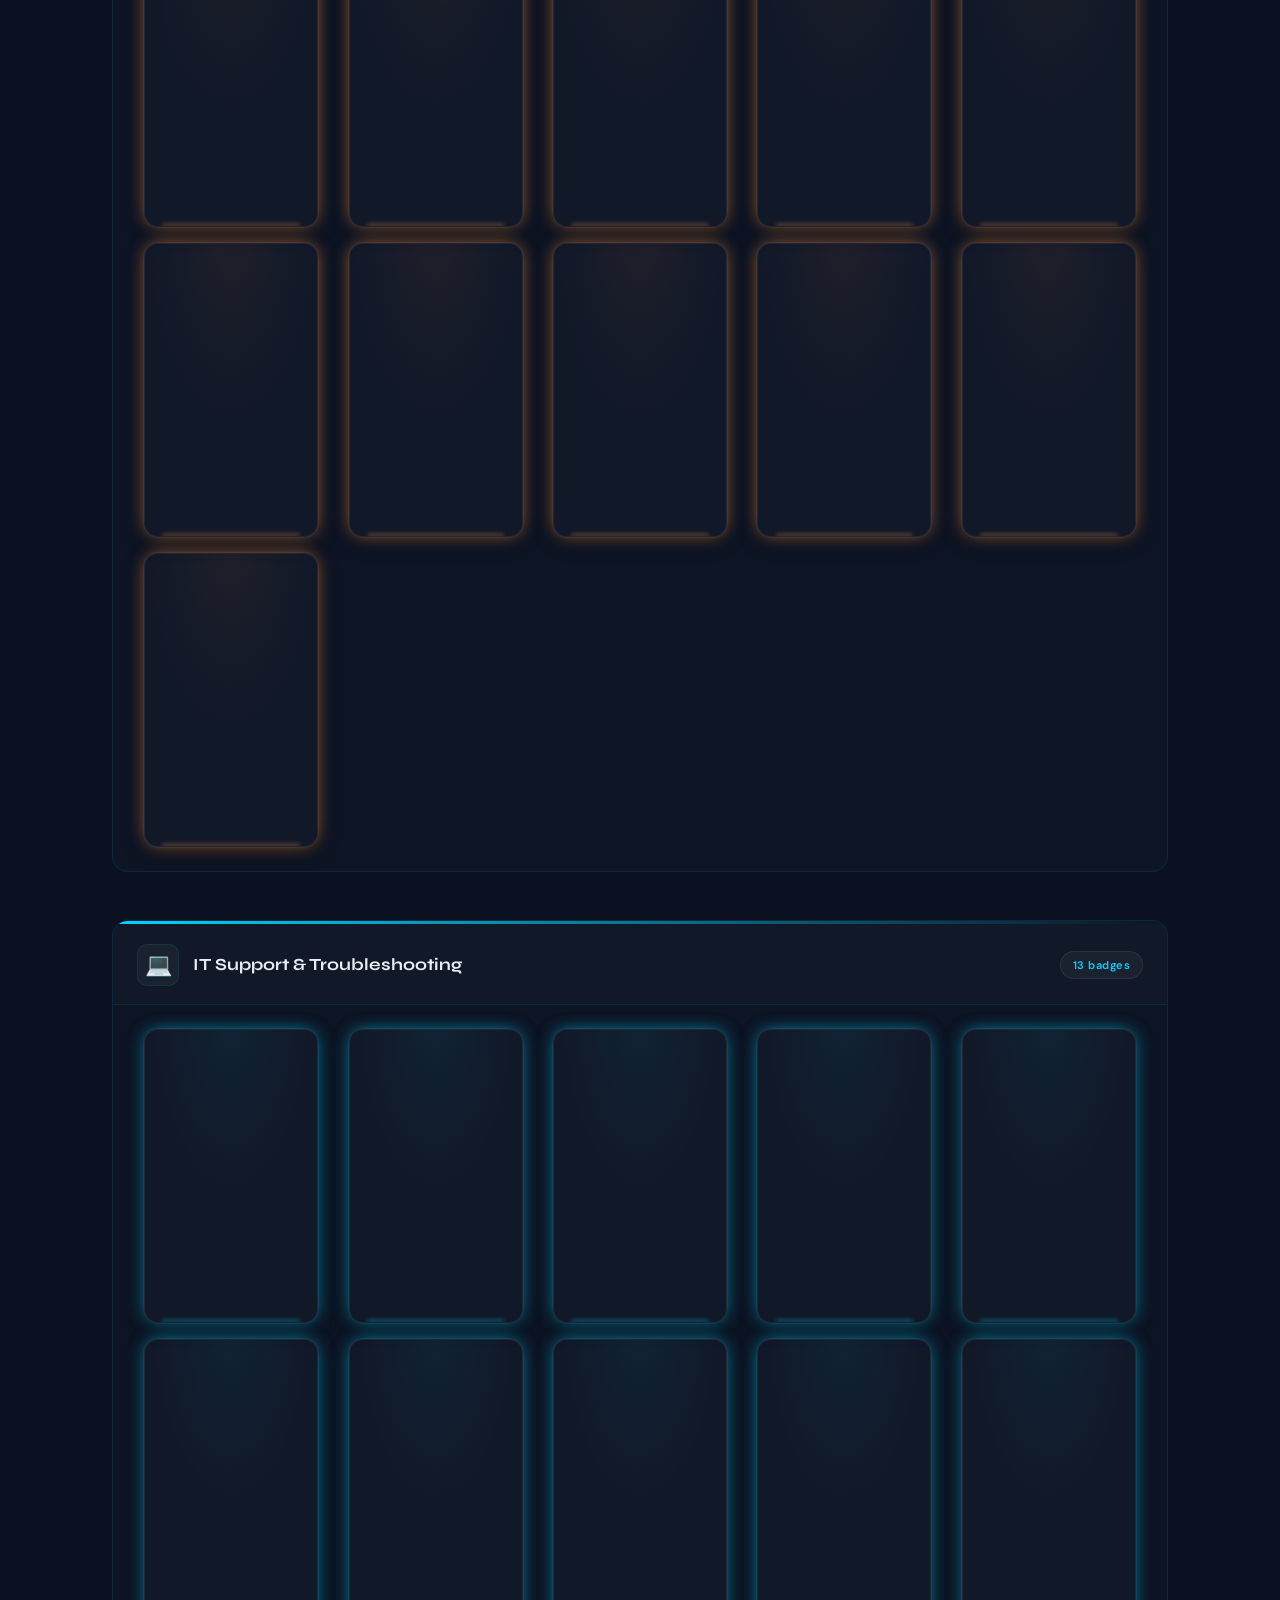
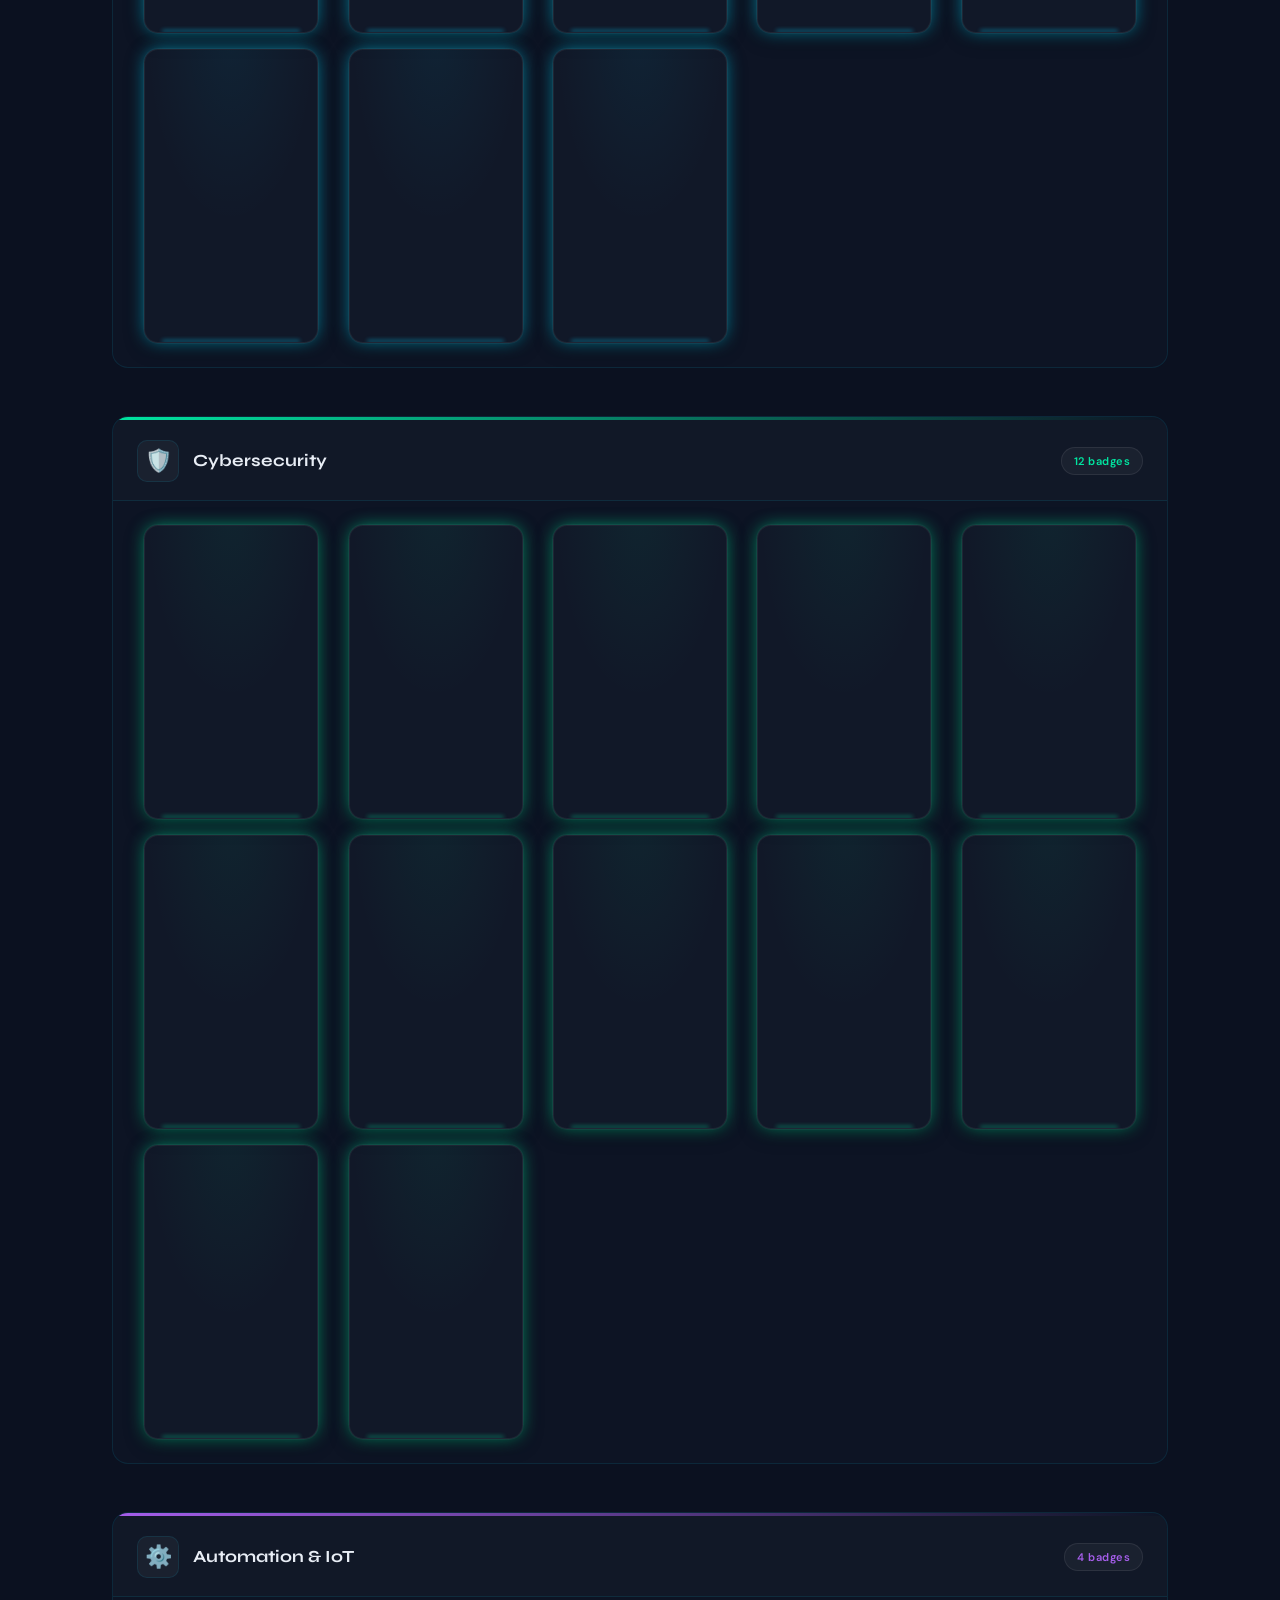
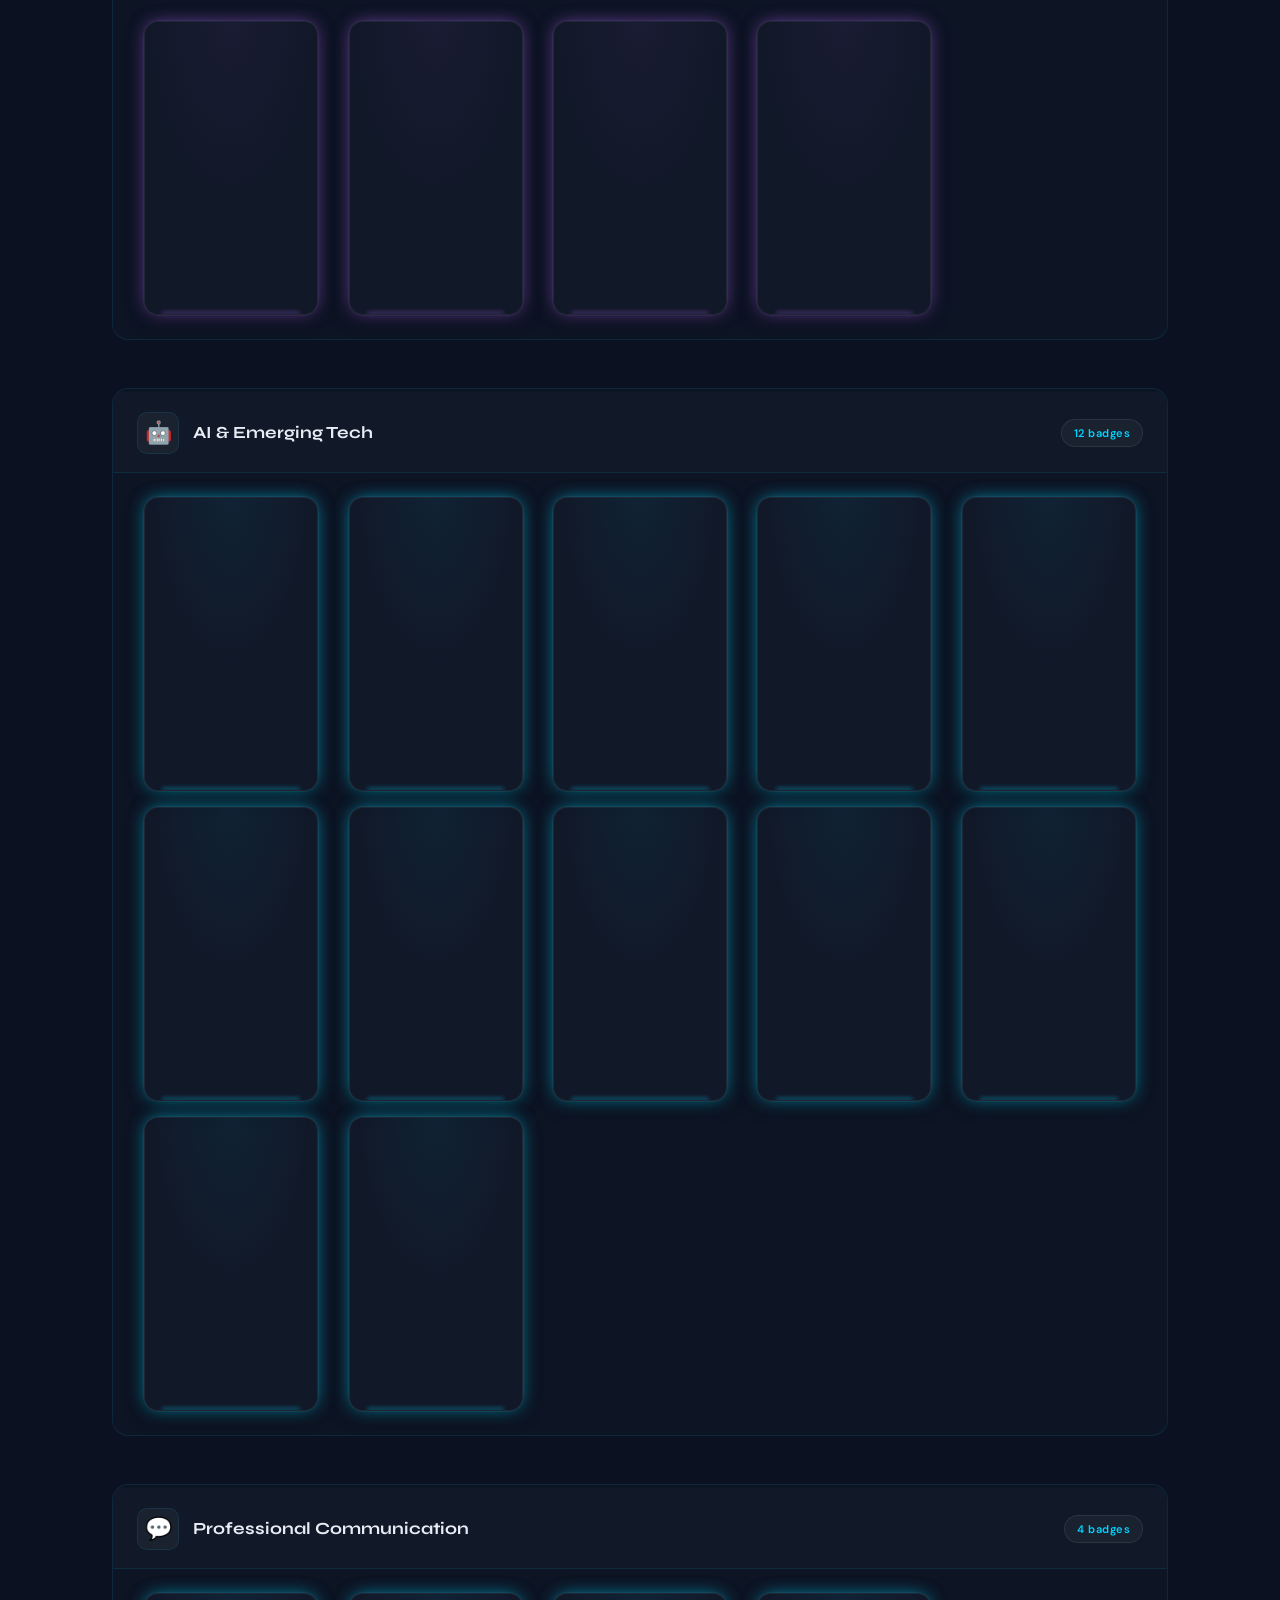
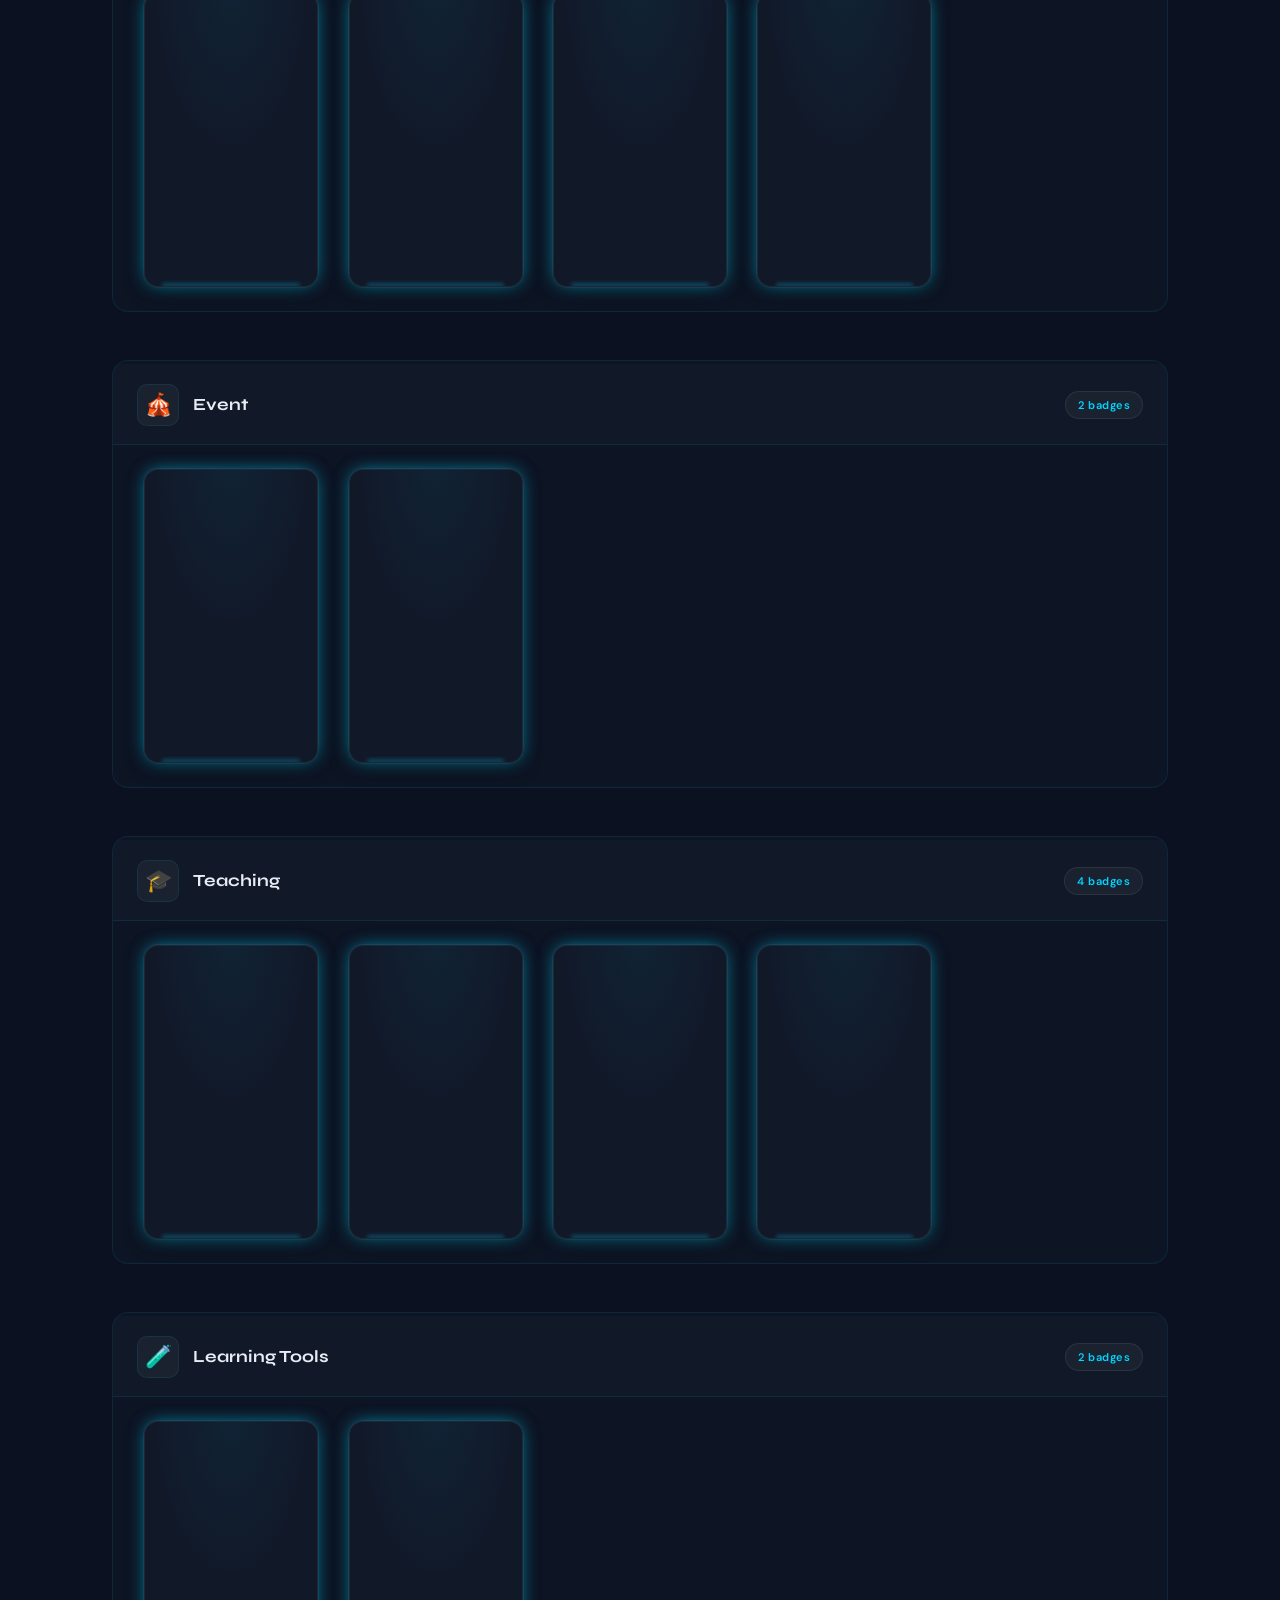
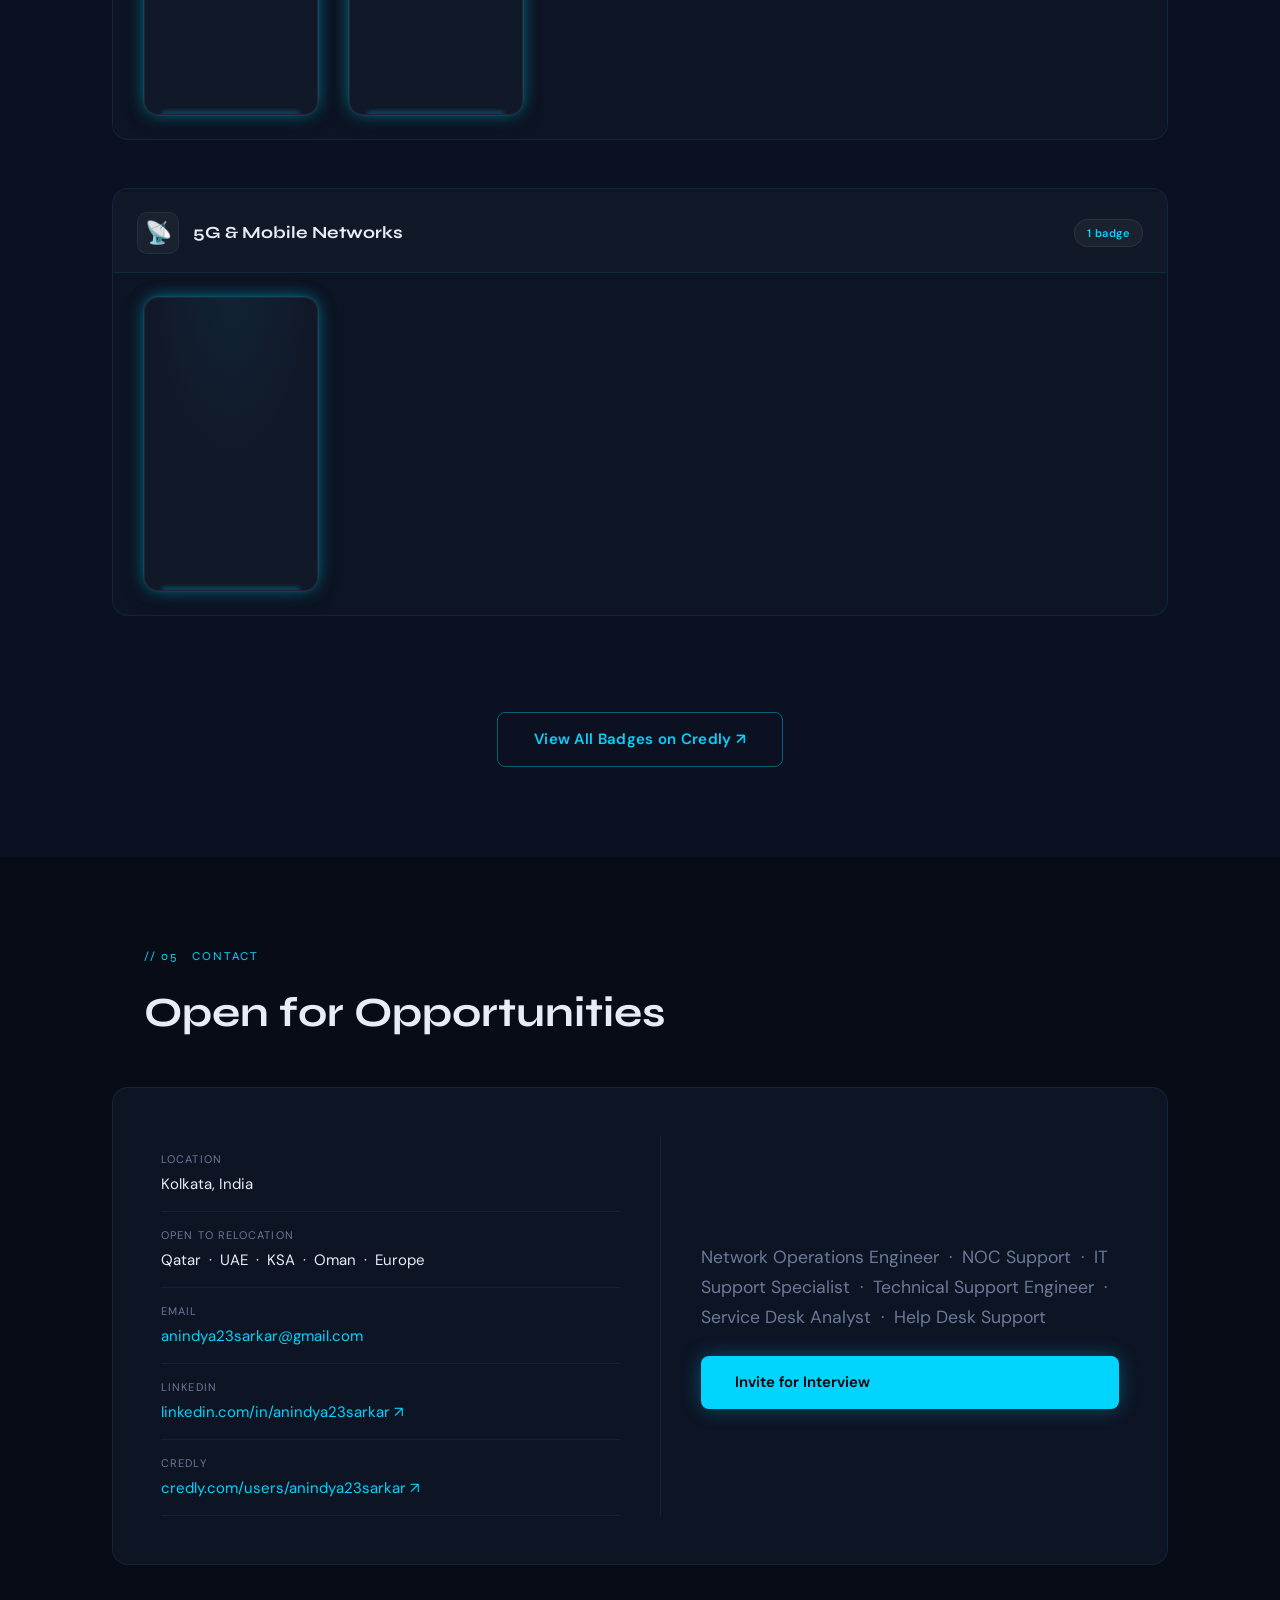
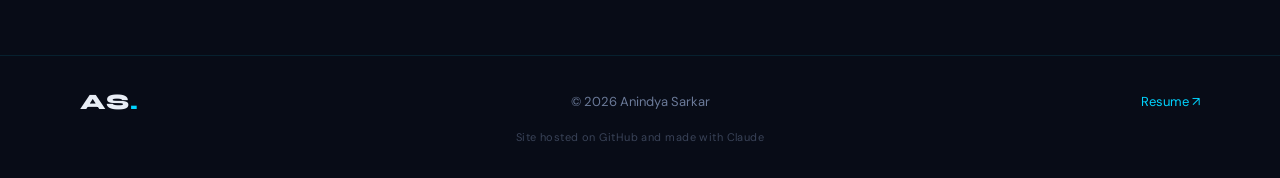
==== commit c5b958e9: "Rewrite tools, technologies and key achievements from resume" ====
--- a/index.html
+++ b/index.html
@@ -279,78 +279,74 @@
   <section id="tools" class="section">
     <div class="section-label">// 02 &nbsp; Stack</div>
     <h2 class="section-title">Tools &amp; Technologies</h2>
-    <p class="tools-subtitle">Technologies I work with daily across networking, monitoring, security and support</p>
+    <p class="tools-subtitle">Networking platforms, GPON infrastructure, diagnostics and operational practices reflected in my professional experience</p>
 
     <div class="tools-compact">
 
       <div class="tools-row">
-        <span class="tools-row-label">🔌 Networking</span>
+        <span class="tools-row-label">🔌 Network Equipment &amp; Vendors</span>
         <div class="tools-pills">
-          <span class="tool-pill ti-cisco-p"><svg viewBox="0 0 24 24" fill="currentColor"><path d="M12.004 0C5.374 0 0 5.374 0 12.004 0 18.63 5.374 24 12.004 24 18.63 24 24 18.63 24 12.004 24 5.374 18.63 0 12.004 0zM6.668 14.113a.67.67 0 0 1-.668.668H4.188a.67.67 0 0 1-.668-.668v-4.2a.67.67 0 0 1 .668-.668H6a.67.67 0 0 1 .668.668v4.2zm4.2 1.68a.67.67 0 0 1-.668.668H8.388a.67.67 0 0 1-.668-.668V8.21a.67.67 0 0 1 .668-.668H10.2a.67.67 0 0 1 .668.668v7.583zm4.2-1.68a.67.67 0 0 1-.668.668h-1.812a.67.67 0 0 1-.668-.668v-4.2a.67.67 0 0 1 .668-.668H15.4a.67.67 0 0 1 .668.668v4.2zm4.152 0a.67.67 0 0 1-.668.668h-1.812a.67.67 0 0 1-.668-.668v-4.2a.67.67 0 0 1 .668-.668h1.812a.67.67 0 0 1 .668.668v4.2z"/></svg>Cisco</span>
-          <span class="tool-pill">TP-Link</span>
-          <span class="tool-pill">D-Link</span>
-          <span class="tool-pill ti-zyxel-p"><img src="https://cdn.simpleicons.org/zyxel/ffffff" alt="">Zyxel</span>
+          <span class="tool-pill">Cisco</span>
           <span class="tool-pill">Optilink</span>
           <span class="tool-pill">DCN</span>
           <span class="tool-pill">Digisol</span>
+          <span class="tool-pill">TP-Link</span>
+          <span class="tool-pill">Zyxel</span>
+          <span class="tool-pill">Allied</span>
         </div>
       </div>
 
       <div class="tools-row">
-        <span class="tools-row-label">💡 GPON &amp; Fiber</span>
+        <span class="tools-row-label">💡 GPON &amp; Fiber Infrastructure</span>
         <div class="tools-pills">
-          <span class="tool-pill">GPON / FTTX</span>
-          <span class="tool-pill">OLT Config</span>
-          <span class="tool-pill">ONU / ONT</span>
-          <span class="tool-pill">Cat5e / Cat6</span>
-          <span class="tool-pill">Fiber Splicing</span>
-          <span class="tool-pill">OTDR Testing</span>
+          <span class="tool-pill">GPON</span>
+          <span class="tool-pill">FTTX</span>
+          <span class="tool-pill">OLT Configuration</span>
+          <span class="tool-pill">ONU / ONT Configuration</span>
+          <span class="tool-pill">Optical Power Distribution</span>
+          <span class="tool-pill">Fiber Troubleshooting</span>
         </div>
       </div>
 
       <div class="tools-row">
-        <span class="tools-row-label">⚙️ Protocols</span>
+        <span class="tools-row-label">⚙️ Networking &amp; Protocols</span>
         <div class="tools-pills">
+          <span class="tool-pill">Routing &amp; Switching</span>
+          <span class="tool-pill">Cisco Layer 2 / Layer 3</span>
           <span class="tool-pill">TCP/IP</span>
           <span class="tool-pill">VLAN</span>
-          <span class="tool-pill">802.1Q</span>
-          <span class="tool-pill">QinQ / 802.1ad</span>
+          <span class="tool-pill">LAN / WAN</span>
+          <span class="tool-pill">IP Addressing</span>
+          <span class="tool-pill">Gateway Configuration</span>
+          <span class="tool-pill">LACP</span>
+          <span class="tool-pill">DNS</span>
           <span class="tool-pill">DHCP</span>
-          <span class="tool-pill">DNS</span>
-          <span class="tool-pill">LACP</span>
-          <span class="tool-pill">PAgP</span>
+          <span class="tool-pill">Wi-Fi</span>
         </div>
       </div>
 
       <div class="tools-row">
-        <span class="tools-row-label">📡 Monitoring</span>
+        <span class="tools-row-label">📡 Monitoring &amp; Diagnostics</span>
         <div class="tools-pills">
           <span class="tool-pill">PRTG</span>
-          <span class="tool-pill ti-wireshark-p"><svg viewBox="0 0 64 64" fill="currentColor"><path d="M32 4 C20 4 10 12 8 24 L16 24 C16 20 20 16 24 16 L24 44 C24 52 28 58 32 60 C36 58 40 52 40 44 L40 16 C44 16 48 20 48 24 L56 24 C54 12 44 4 32 4 Z" opacity="0.95"/></svg>Wireshark</span>
-          <span class="tool-pill">PuTTY</span>
-          <span class="tool-pill">Ping / Traceroute</span>
-          <span class="tool-pill">SNMP</span>
+          <span class="tool-pill">Wireshark</span>
+          <span class="tool-pill">Network Performance Monitoring</span>
+          <span class="tool-pill">Network Fault Isolation</span>
+          <span class="tool-pill">Root Cause Analysis</span>
         </div>
       </div>
 
       <div class="tools-row">
-        <span class="tools-row-label">🛡️ Security</span>
+        <span class="tools-row-label">🛠️ Service &amp; Network Operations</span>
         <div class="tools-pills">
-          <span class="tool-pill ti-fortinet-p"><img src="https://cdn.simpleicons.org/fortinet/ffffff" alt="">Fortinet NSE</span>
-          <span class="tool-pill ti-thm-p"><img src="https://cdn.simpleicons.org/tryhackme/ffffff" alt="">TryHackMe</span>
-          <span class="tool-pill ti-splunk-p"><img src="https://cdn.simpleicons.org/splunk/ffffff" alt="">Splunk / SIEM</span>
-          <span class="tool-pill">IAM</span>
-          <span class="tool-pill">NAT / ACL</span>
-        </div>
-      </div>
-
-      <div class="tools-row">
-        <span class="tools-row-label">☁️ Cloud &amp; Platforms</span>
-        <div class="tools-pills">
-          <span class="tool-pill ti-aws-p"><img src="https://cdn.simpleicons.org/amazonwebservices/ffffff" alt="">AWS</span>
-          <span class="tool-pill ti-postman-p"><img src="https://cdn.simpleicons.org/postman/ffffff" alt="">Postman</span>
-          <span class="tool-pill ti-excel-p"><img src="https://cdn.simpleicons.org/microsoftexcel/ffffff" alt="">MS Excel</span>
-          <span class="tool-pill">CRM Systems</span>
+          <span class="tool-pill">Incident Management</span>
+          <span class="tool-pill">SLA Management</span>
+          <span class="tool-pill">MTTR Management</span>
+          <span class="tool-pill">NOC Coordination</span>
+          <span class="tool-pill">Service Delivery</span>
+          <span class="tool-pill">Capacity Planning</span>
+          <span class="tool-pill">Preventive Maintenance</span>
+          <span class="tool-pill">Vendor Management</span>
         </div>
       </div>
 
@@ -361,24 +357,25 @@
   <section id="achievements" class="section section-dark">
     <div class="section-label">// 03 &nbsp; Impact</div>
     <h2 class="section-title">Key Achievements</h2>
+    <p class="tools-subtitle">Career highlights and operational contributions documented in my professional resume</p>
 
     <!-- Stats Row -->
     <div class="stats-row">
       <div class="stat-card">
         <div class="stat-number">15<span class="stat-plus">+</span></div>
-        <div class="stat-label">Years of Experience</div>
+        <div class="stat-label">Years in ISP &amp; Broadband Operations</div>
       </div>
       <div class="stat-card">
-        <div class="stat-number">8,500<span class="stat-plus">+</span></div>
-        <div class="stat-label">Users Served</div>
+        <div class="stat-number">10<span class="stat-plus">+</span></div>
+        <div class="stat-label">Field Technicians Led</div>
       </div>
       <div class="stat-card">
-        <div class="stat-number">98<span class="stat-plus">%</span></div>
-        <div class="stat-label">SLA Achievement</div>
+        <div class="stat-number">2</div>
+        <div class="stat-label">Operational Teams Coordinated</div>
       </div>
       <div class="stat-card">
         <div class="stat-number">65</div>
-        <div class="stat-label">Verified Credentials</div>
+        <div class="stat-label">Verified Digital Credentials</div>
       </div>
     </div>
 
@@ -386,56 +383,56 @@
     <div class="achievement-grid">
 
       <div class="achievement-card">
-        <div class="achievement-icon">🏆</div>
+        <div class="achievement-icon">🌐</div>
         <div class="achievement-body">
-          <div class="achievement-year">2014</div>
-          <div class="achievement-title">Best Service Engineer</div>
-          <div class="achievement-desc">Awarded best service engineer of the year and promoted to Network Hub Incharge.</div>
+          <div class="achievement-year">2011 – Present</div>
+          <div class="achievement-title">Progressive ISP Operations Career</div>
+          <div class="achievement-desc">Built more than 15 years of experience at Wish Net Private Limited, progressing through technical support, service in-charge, and service coordinator responsibilities.</div>
         </div>
       </div>
 
       <div class="achievement-card">
-        <div class="achievement-icon">📈</div>
+        <div class="achievement-icon">👥</div>
         <div class="achievement-body">
-          <div class="achievement-year">2018</div>
-          <div class="achievement-title">500+ User Growth</div>
-          <div class="achievement-desc">Grew the active customer base by over 500 users within a single year through service excellence.</div>
+          <div class="achievement-year">Team Leadership</div>
+          <div class="achievement-title">Field Team Supervision</div>
+          <div class="achievement-desc">Led a team of 10+ field technicians supporting broadband and enterprise customers, and currently coordinate two teams of technicians and coordinators.</div>
         </div>
       </div>
 
       <div class="achievement-card">
-        <div class="achievement-icon">🦠</div>
+        <div class="achievement-icon">🛰️</div>
         <div class="achievement-body">
-          <div class="achievement-year">2020</div>
-          <div class="achievement-title">1,500+ Users During COVID-19</div>
-          <div class="achievement-desc">Maintained full operations during India's complete lockdown and grew the user base by 1,500+ by capitalising on work-from-home demand.</div>
+          <div class="achievement-year">Network Operations</div>
+          <div class="achievement-title">Multi-Hub Network Coordination</div>
+          <div class="achievement-desc">Maintain network health across multiple service and bandwidth-distribution hubs, monitoring performance and supporting preventive maintenance to minimize downtime.</div>
         </div>
       </div>
 
       <div class="achievement-card">
-        <div class="achievement-icon">🌀</div>
+        <div class="achievement-icon">🚨</div>
         <div class="achievement-body">
-          <div class="achievement-year">2020</div>
-          <div class="achievement-title">Cyclone Amphan Recovery</div>
-          <div class="achievement-desc">Led full network restoration after Cyclone Amphan destroyed the entire outside infrastructure — coordinating customer service and optical fiber teams under extreme conditions.</div>
+          <div class="achievement-year">Incident Response</div>
+          <div class="achievement-title">Outage &amp; Service Restoration Coordination</div>
+          <div class="achievement-desc">Coordinate with NOC, fiber, engineering, vendor, and operations teams during major incidents and service disruptions, supporting fault resolution and network restoration.</div>
         </div>
       </div>
 
       <div class="achievement-card">
-        <div class="achievement-icon">💰</div>
+        <div class="achievement-icon">📊</div>
         <div class="achievement-body">
-          <div class="achievement-year">2023–24</div>
-          <div class="achievement-title">Highest ARPU in Company</div>
-          <div class="achievement-desc">Held the highest Average Revenue Per User (ARPU) company-wide for the 2023–2024 fiscal year.</div>
+          <div class="achievement-year">Service Quality</div>
+          <div class="achievement-title">SLA, Monitoring &amp; Root Cause Focus</div>
+          <div class="achievement-desc">Use PRTG and Wireshark for network monitoring, fault analysis, and root-cause investigation while tracking escalated incidents and SLA commitments.</div>
         </div>
       </div>
 
       <div class="achievement-card">
-        <div class="achievement-icon">🎪</div>
+        <div class="achievement-icon">🎓</div>
         <div class="achievement-body">
-          <div class="achievement-year">2023 & 2024</div>
-          <div class="achievement-title">Kolkata Cable TV Show</div>
-          <div class="achievement-desc">Represented Wish Net at the Kolkata Cable TV Show — a major trade fair for the cable television and ISP industry — two years running.</div>
+          <div class="achievement-year">Knowledge Sharing</div>
+          <div class="achievement-title">Technical Training &amp; Mentoring</div>
+          <div class="achievement-desc">Support employee onboarding and technical training, and guide junior support engineers and field technicians through technical mentoring and escalation support.</div>
         </div>
       </div>
 
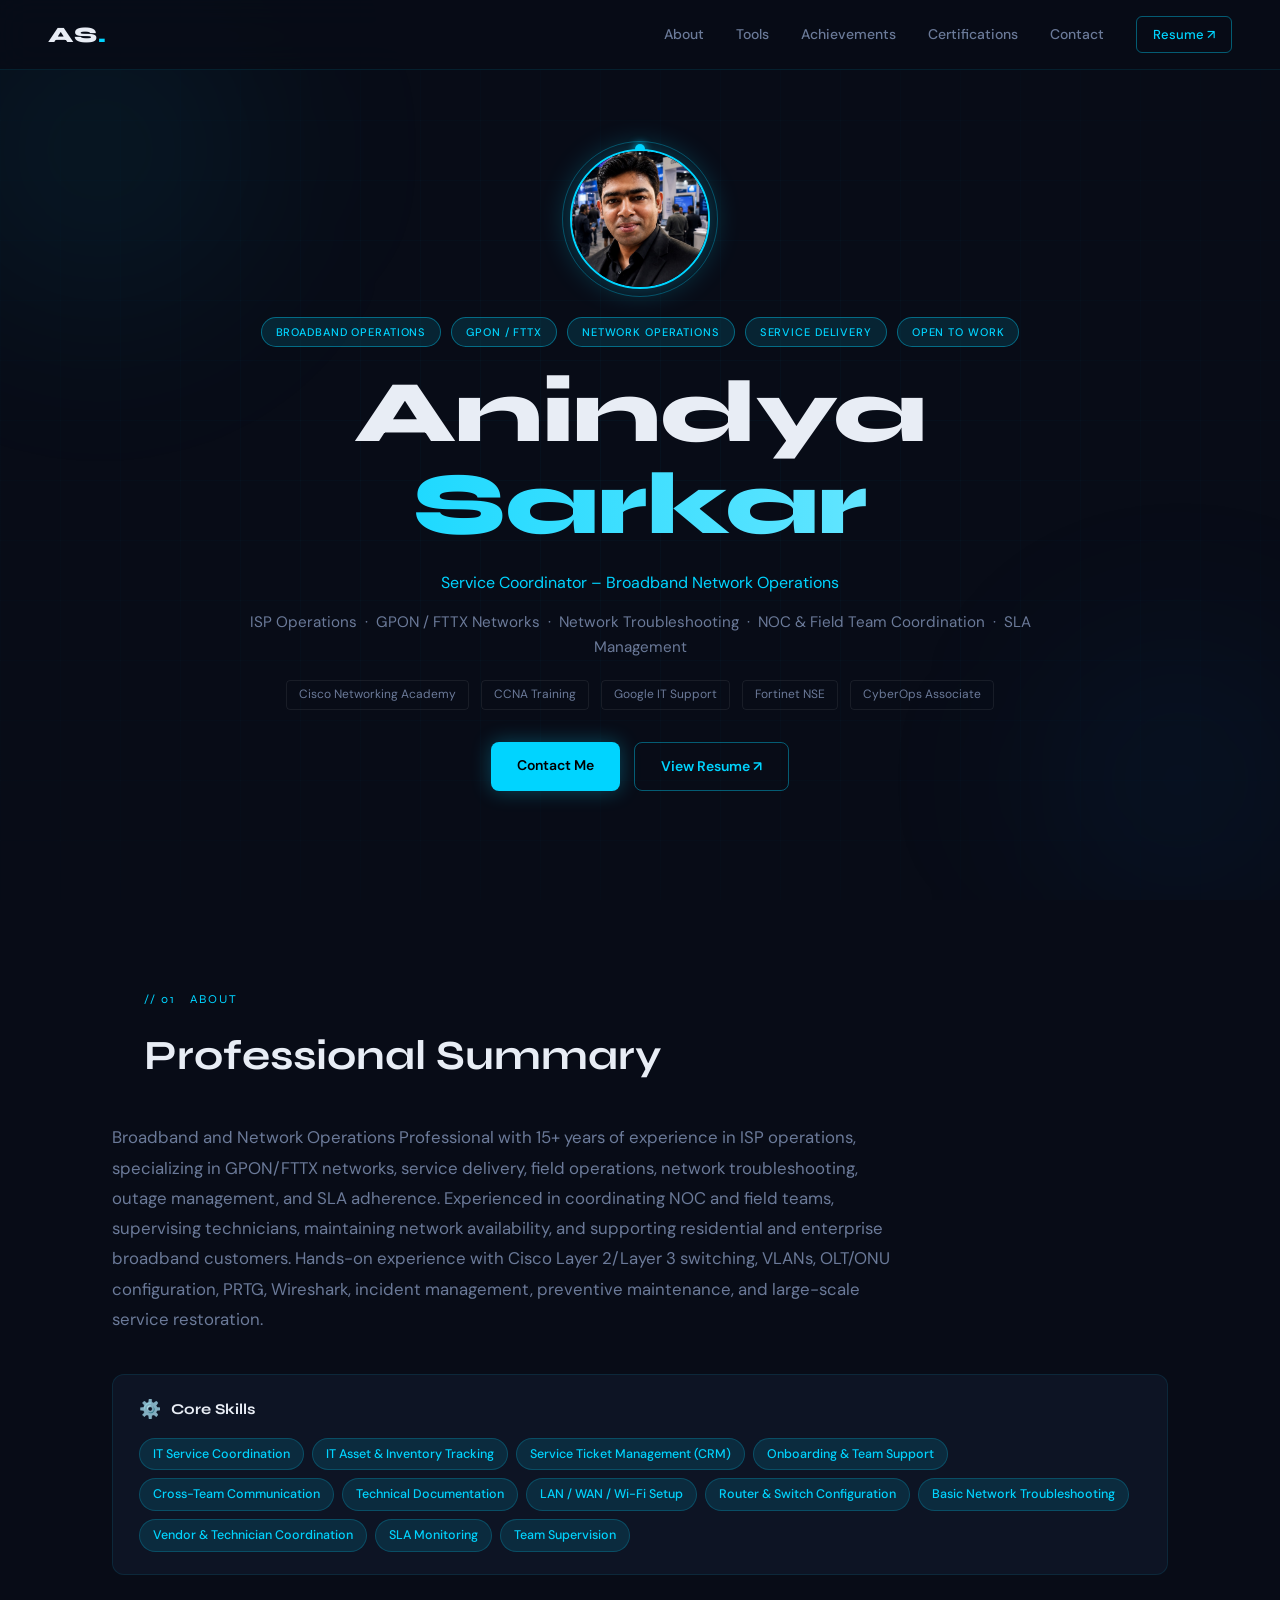
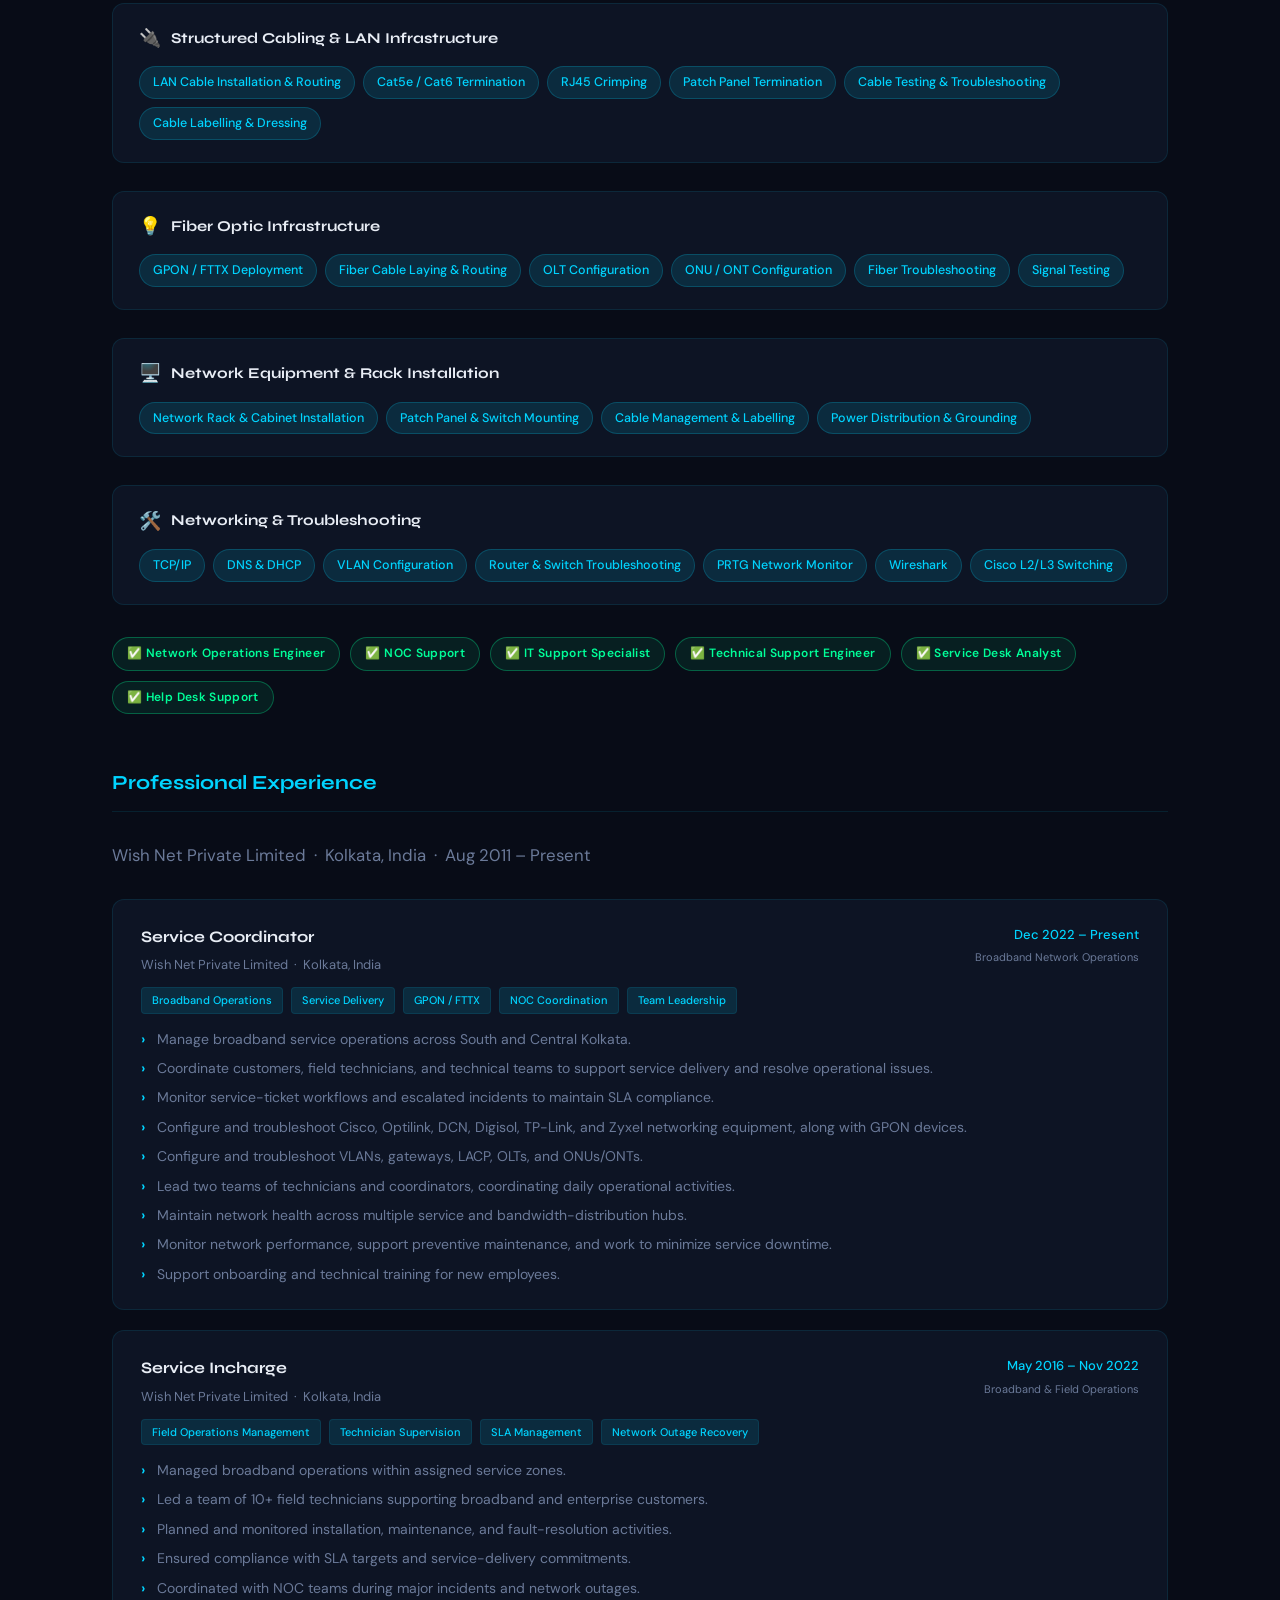
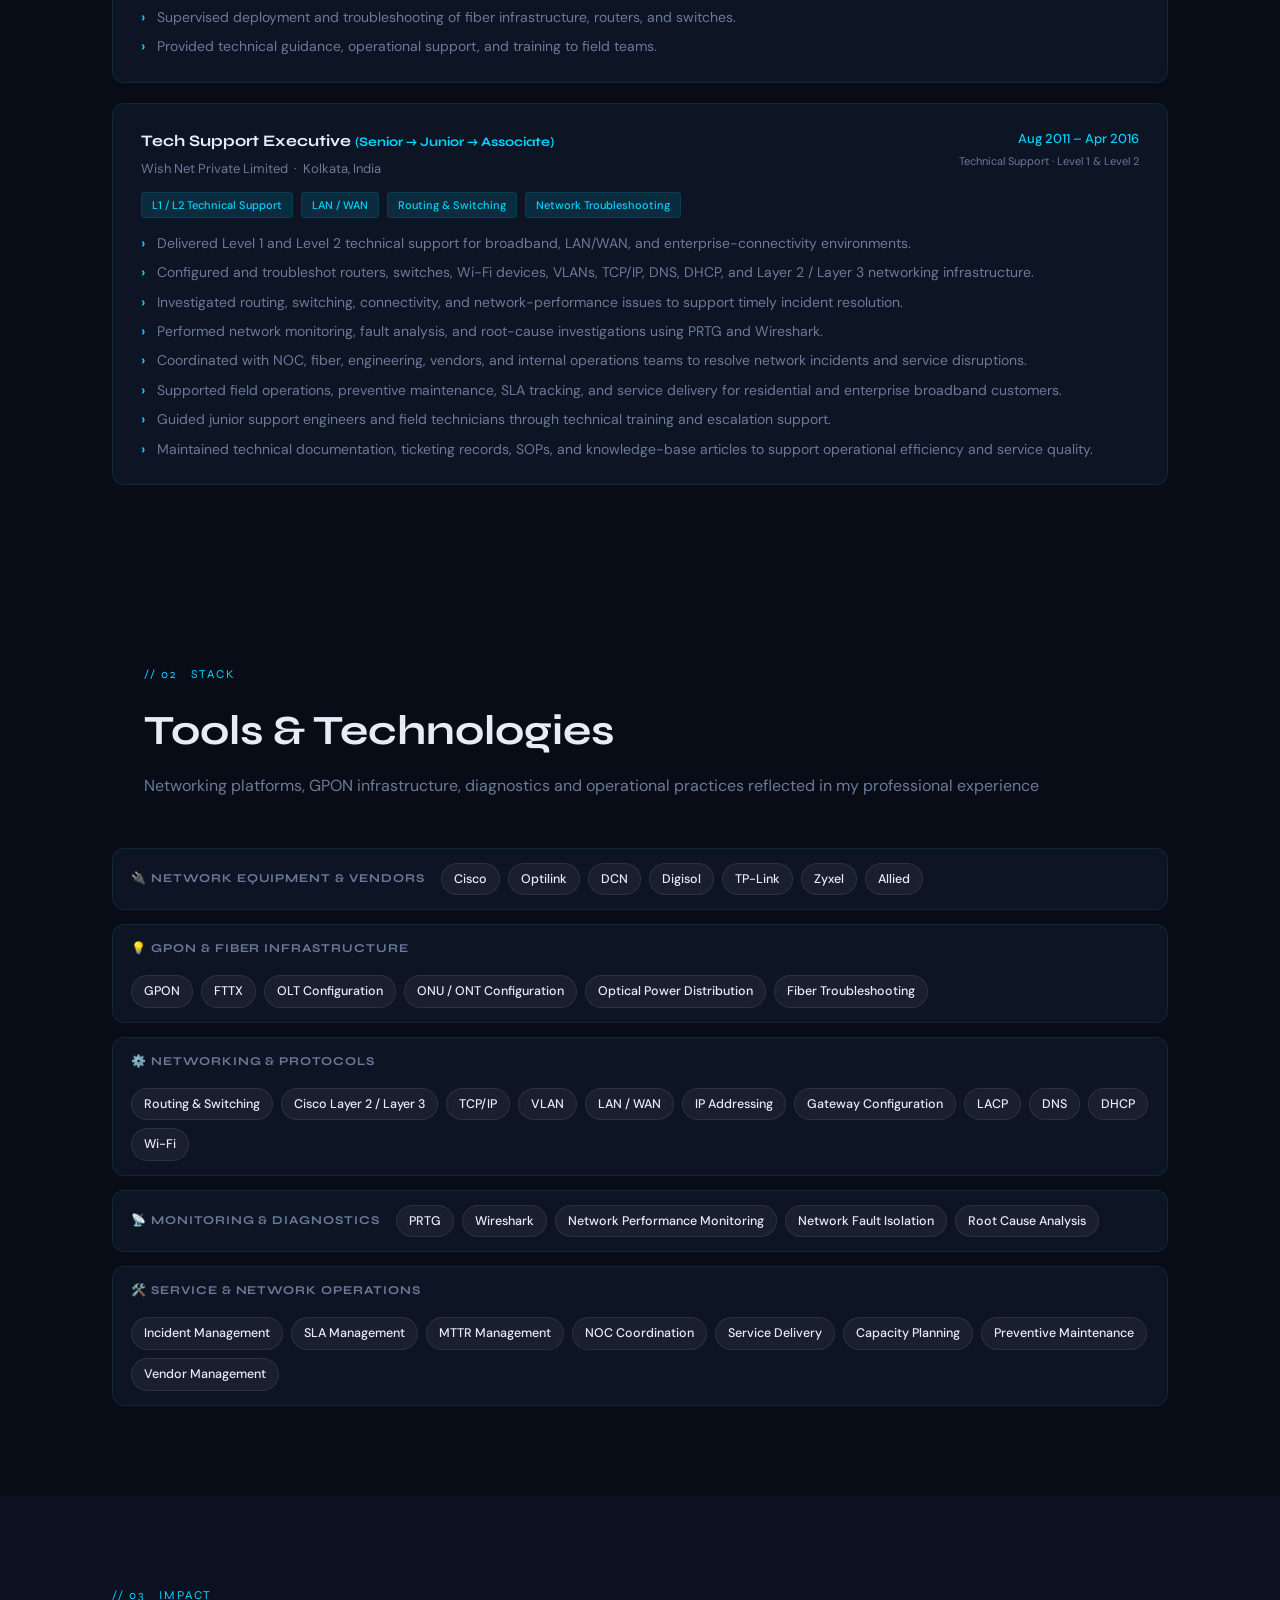
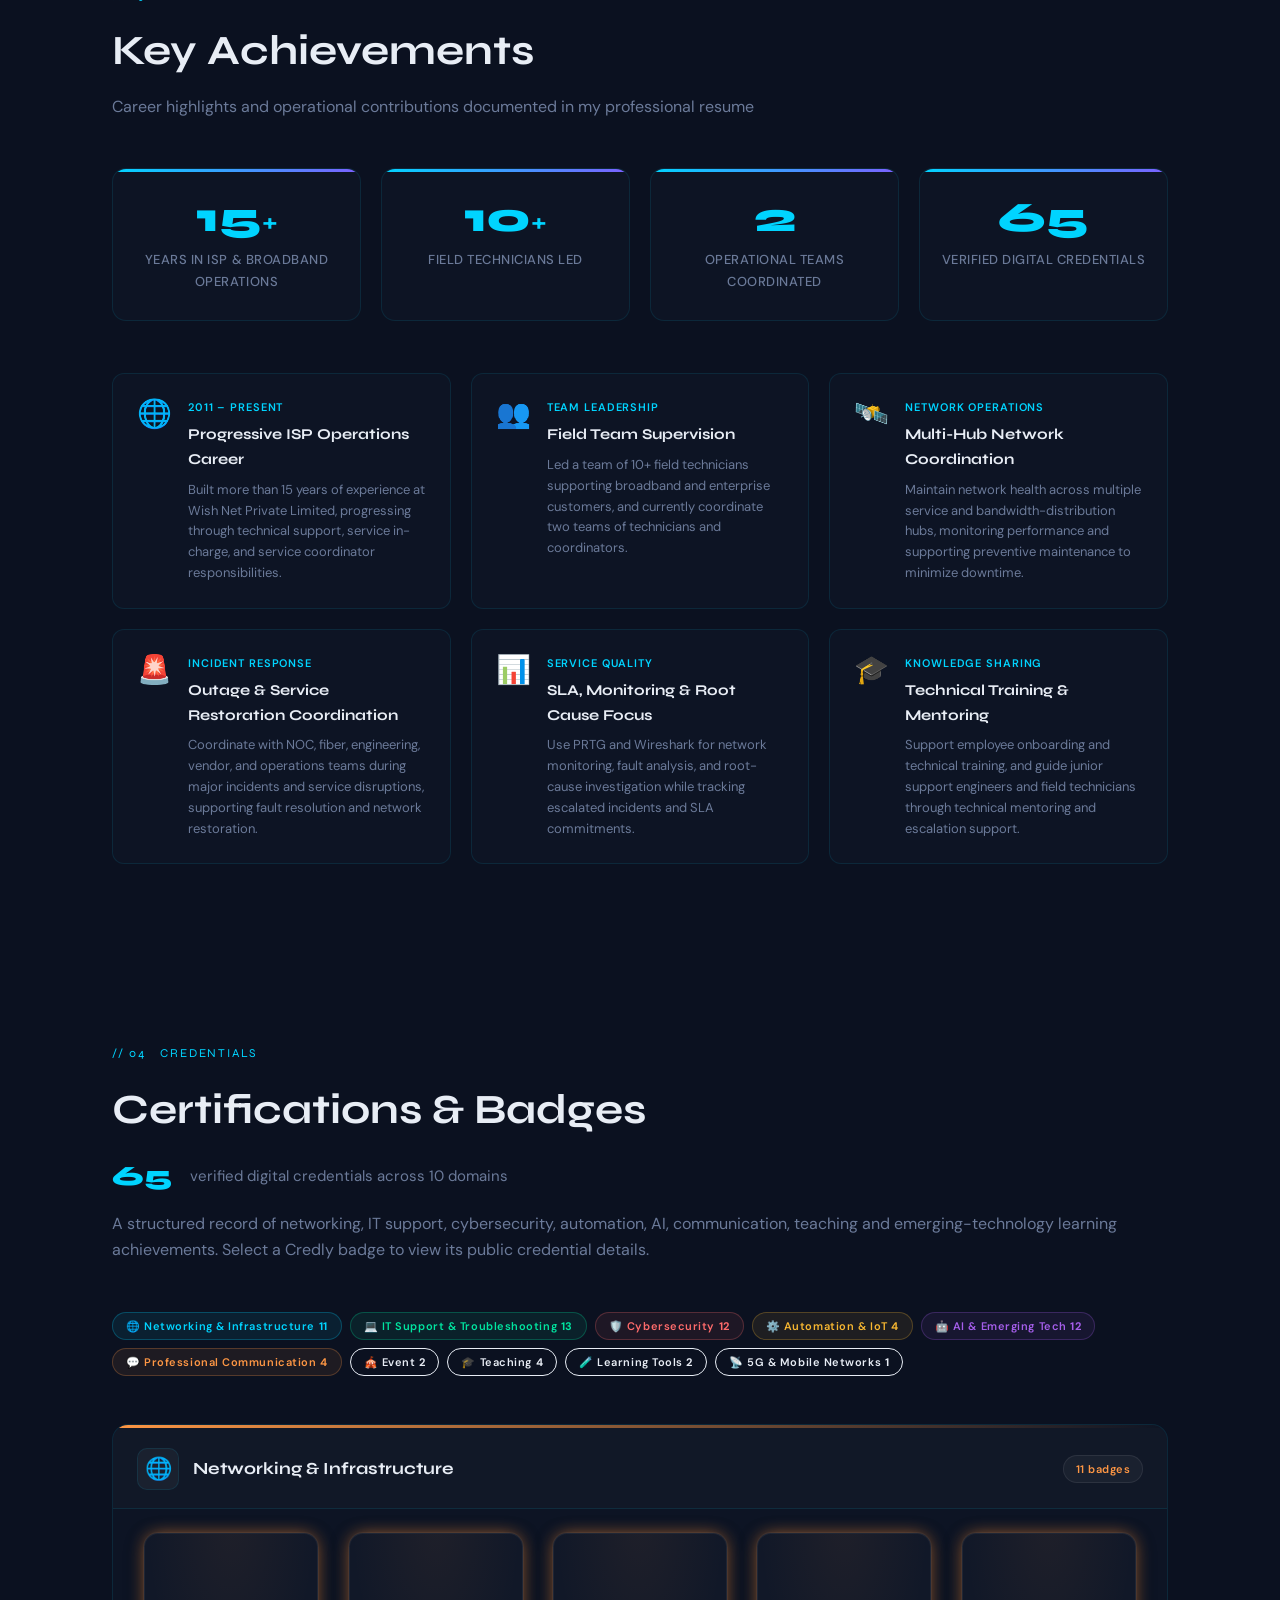
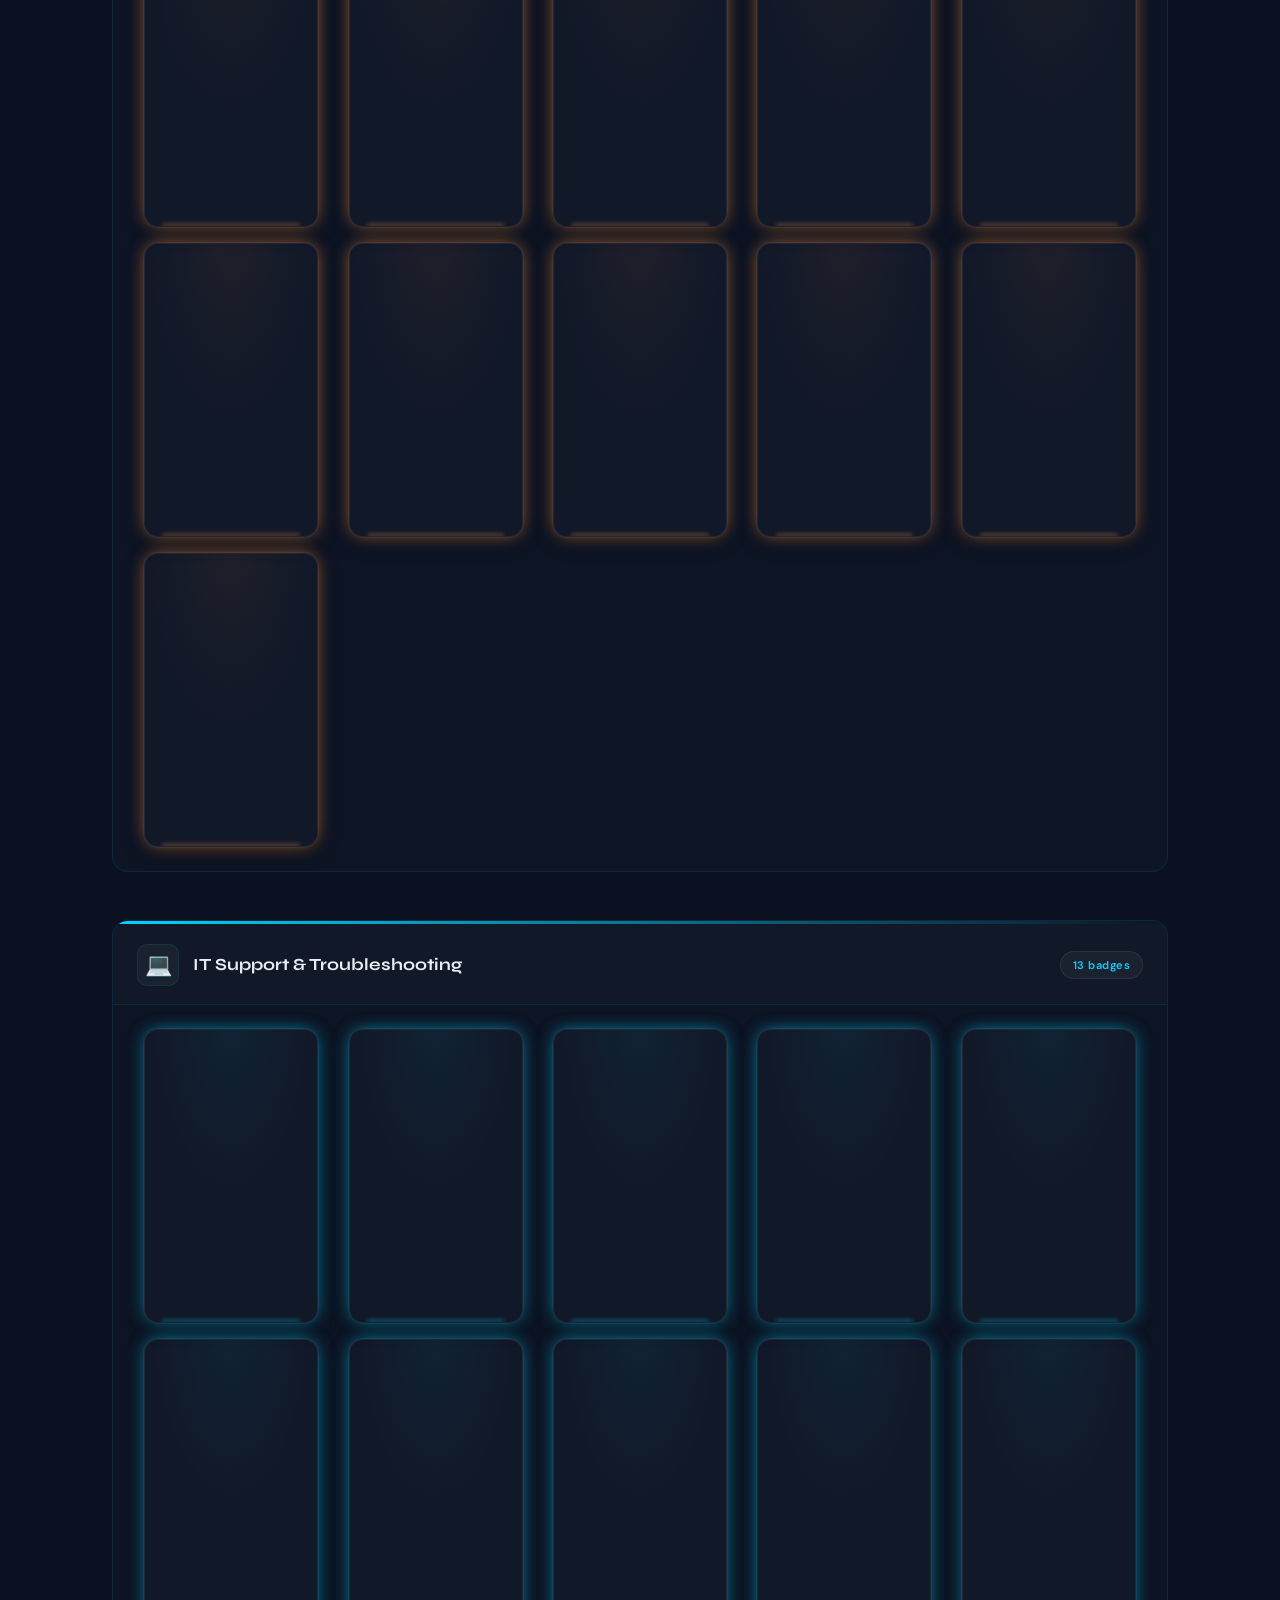
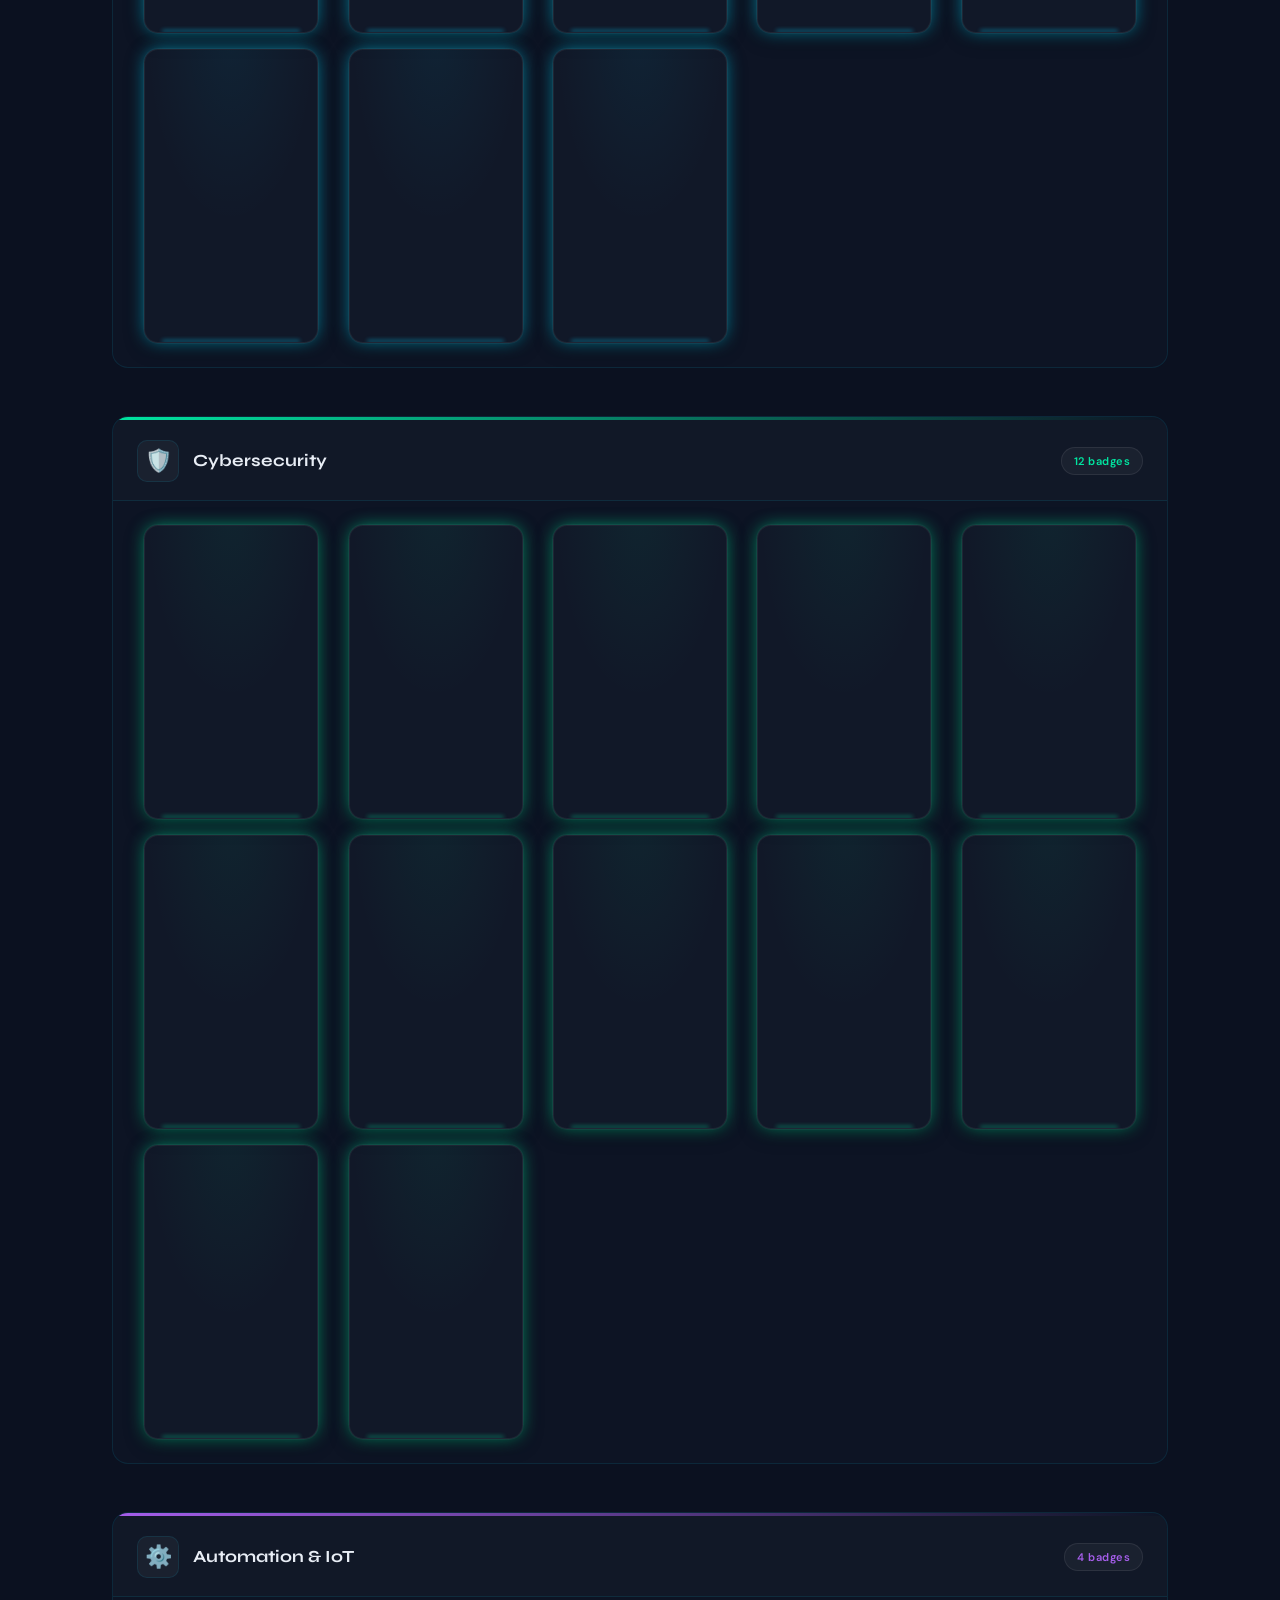
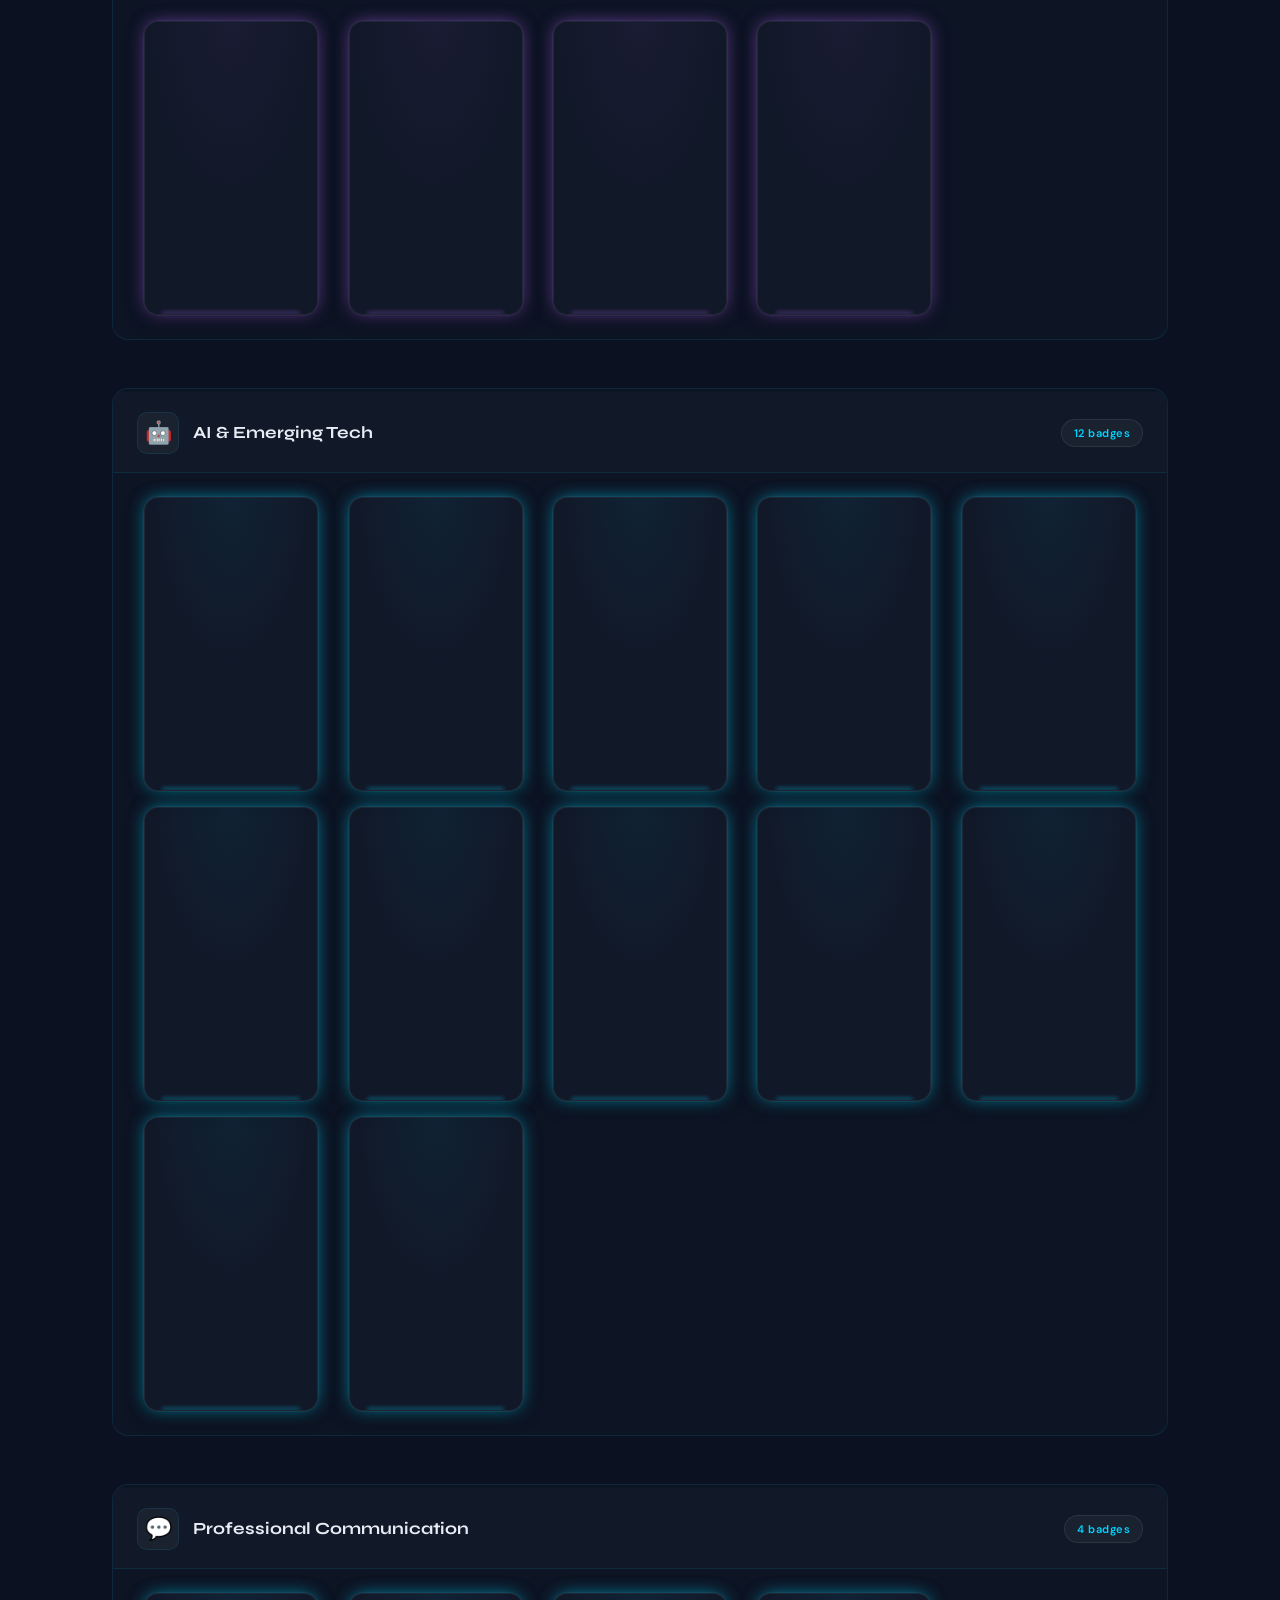
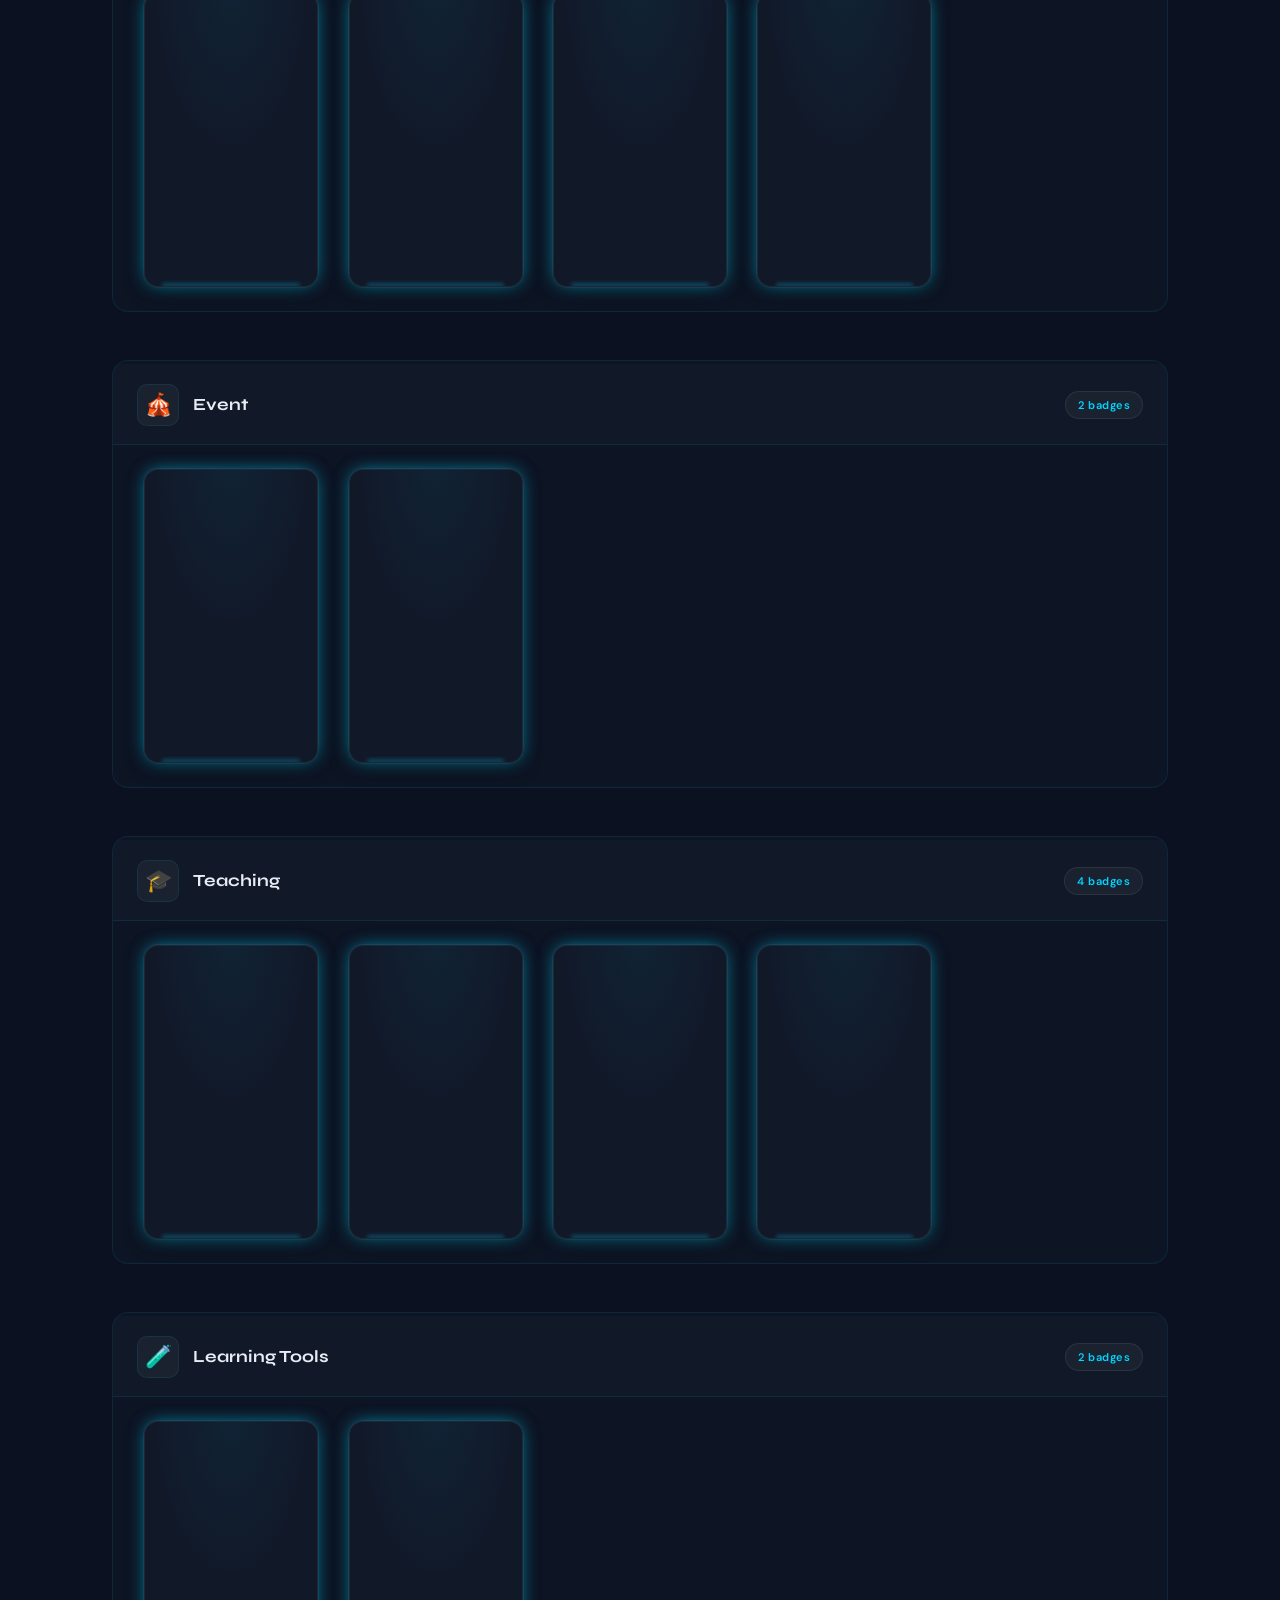
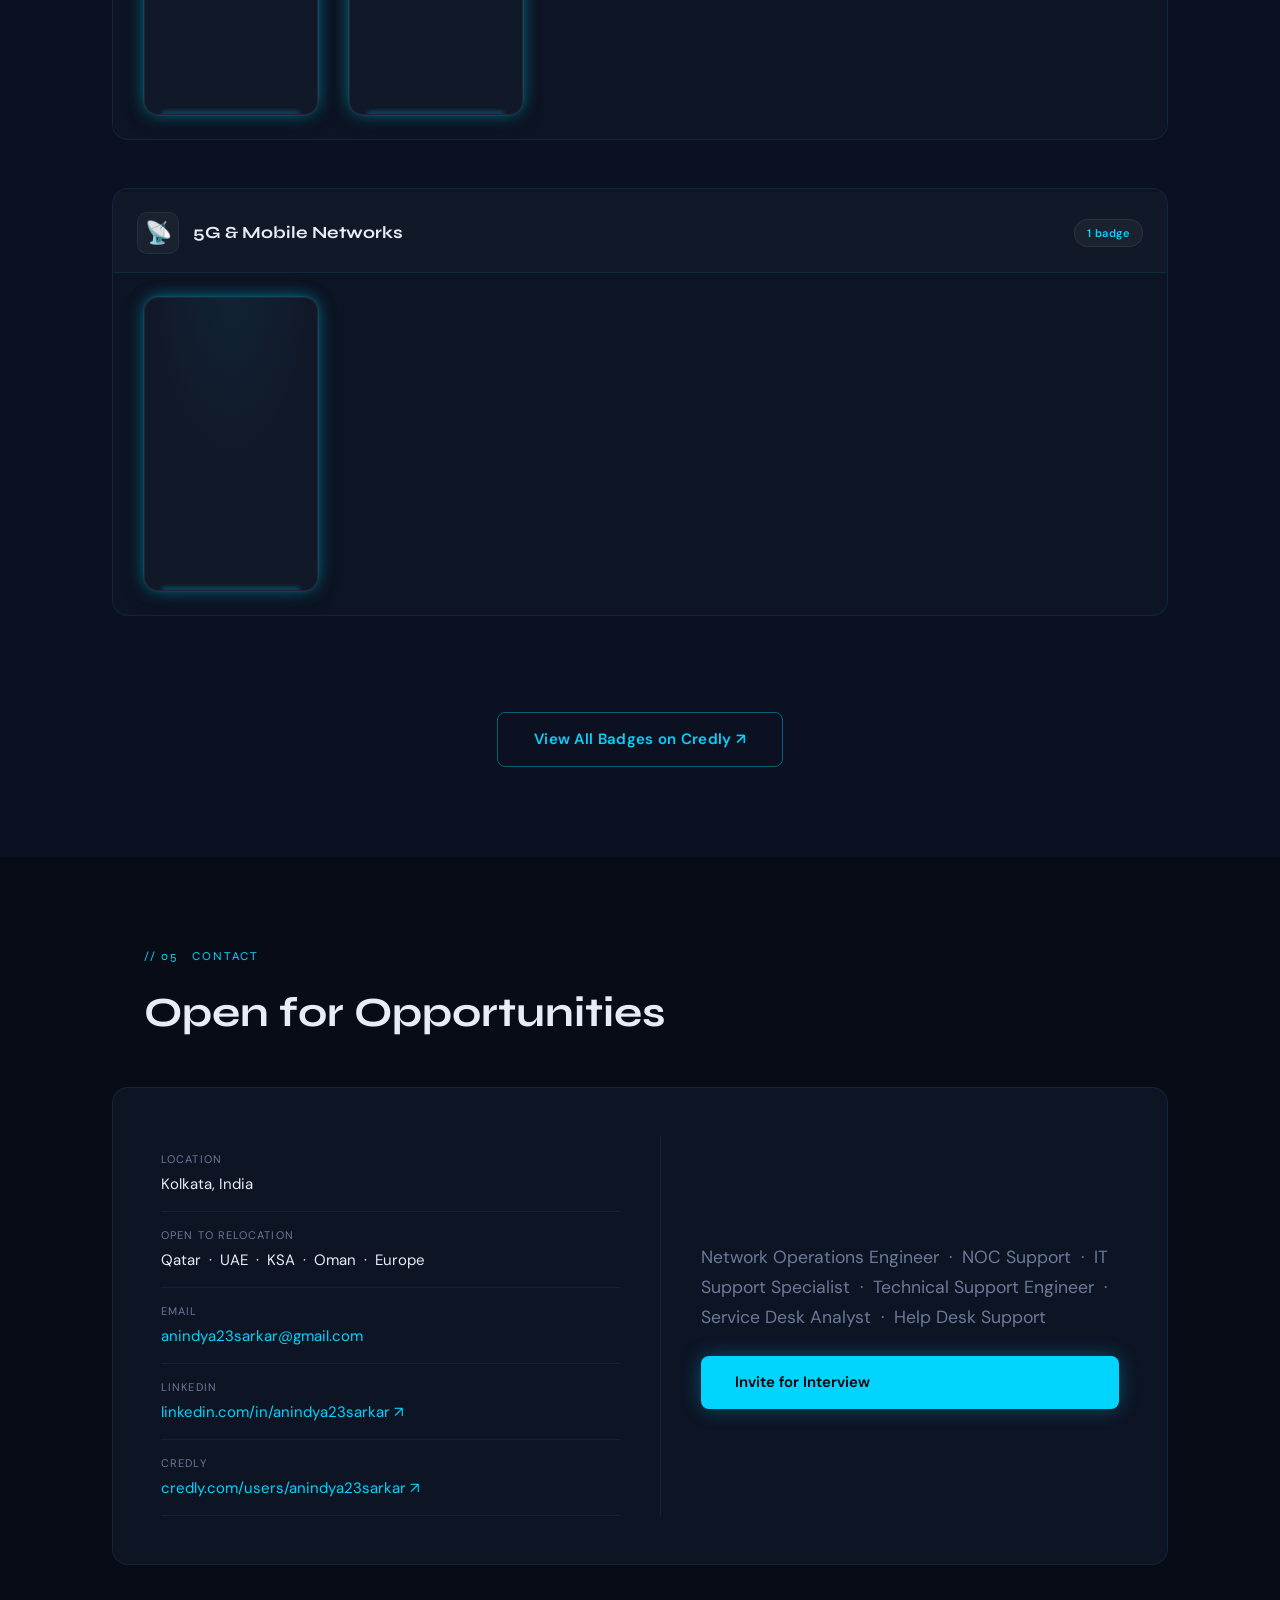
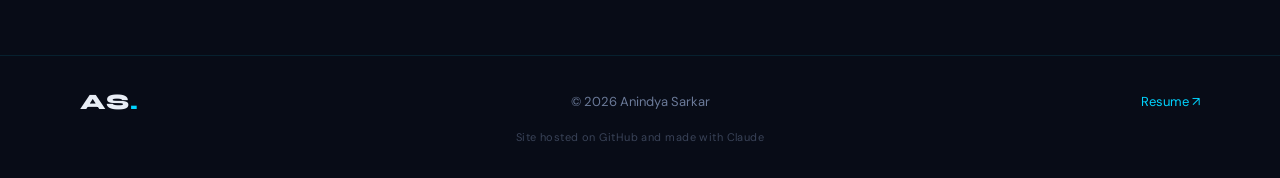
==== commit f917a3e2: "Align portfolio hero section with resume" ====
--- a/index.html
+++ b/index.html
@@ -54,10 +54,10 @@
       </div>
 
       <div class="hero-badge-row">
-        <span class="chip">NOC Engineer</span>
-        <span class="chip">IT Support</span>
-        <span class="chip">Service Desk</span>
-        <span class="chip">Technical Support</span>
+        <span class="chip">Broadband Operations</span>
+        <span class="chip">GPON / FTTX</span>
+        <span class="chip">Network Operations</span>
+        <span class="chip">Service Delivery</span>
         <span class="chip">Open to Work</span>
       </div>
 
@@ -66,16 +66,16 @@
         <span class="name-line accent-line">Sarkar</span>
       </h1>
 
-      <p class="role-title">Network Operations Engineer &nbsp;·&nbsp; NOC Support &nbsp;·&nbsp; IT Support Specialist &nbsp;·&nbsp; Technical Support Engineer &nbsp;·&nbsp; Service Desk Analyst &nbsp;·&nbsp; Help Desk Support</p>
-
-      <p class="tagline">Network Monitoring &nbsp;·&nbsp; Incident Management &nbsp;·&nbsp; Troubleshooting &nbsp;·&nbsp; Service Delivery</p>
+      <p class="role-title">Service Coordinator – Broadband Network Operations</p>
+
+      <p class="tagline">ISP Operations &nbsp;·&nbsp; GPON / FTTX Networks &nbsp;·&nbsp; Network Troubleshooting &nbsp;·&nbsp; NOC &amp; Field Team Coordination &nbsp;·&nbsp; SLA Management</p>
 
       <div class="cert-track-row">
-        <span>CCNA Track</span>
-        <span>CyberOps</span>
-        <span>DevNet</span>
+        <span>Cisco Networking Academy</span>
+        <span>CCNA Training</span>
+        <span>Google IT Support</span>
         <span>Fortinet NSE</span>
-        <span>IT Support</span>
+        <span>CyberOps Associate</span>
       </div>
 
       <div class="buttons">
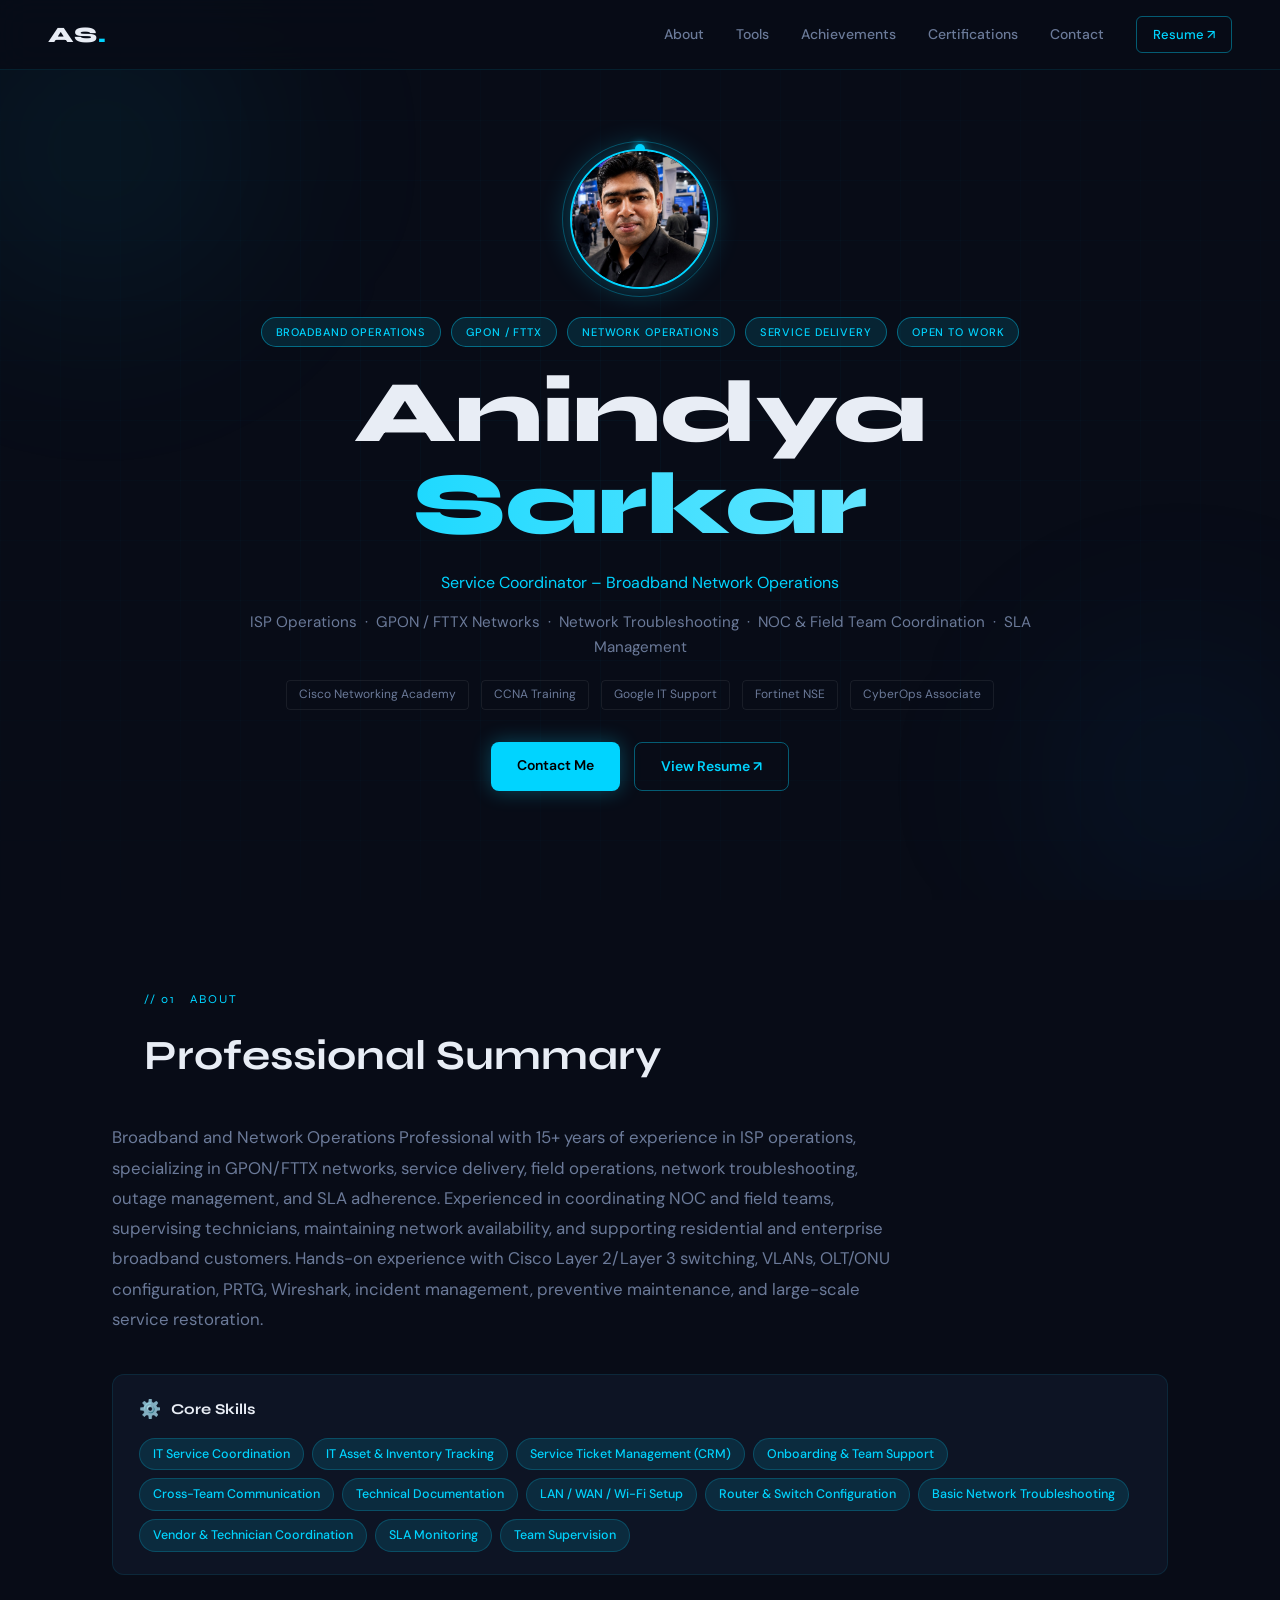
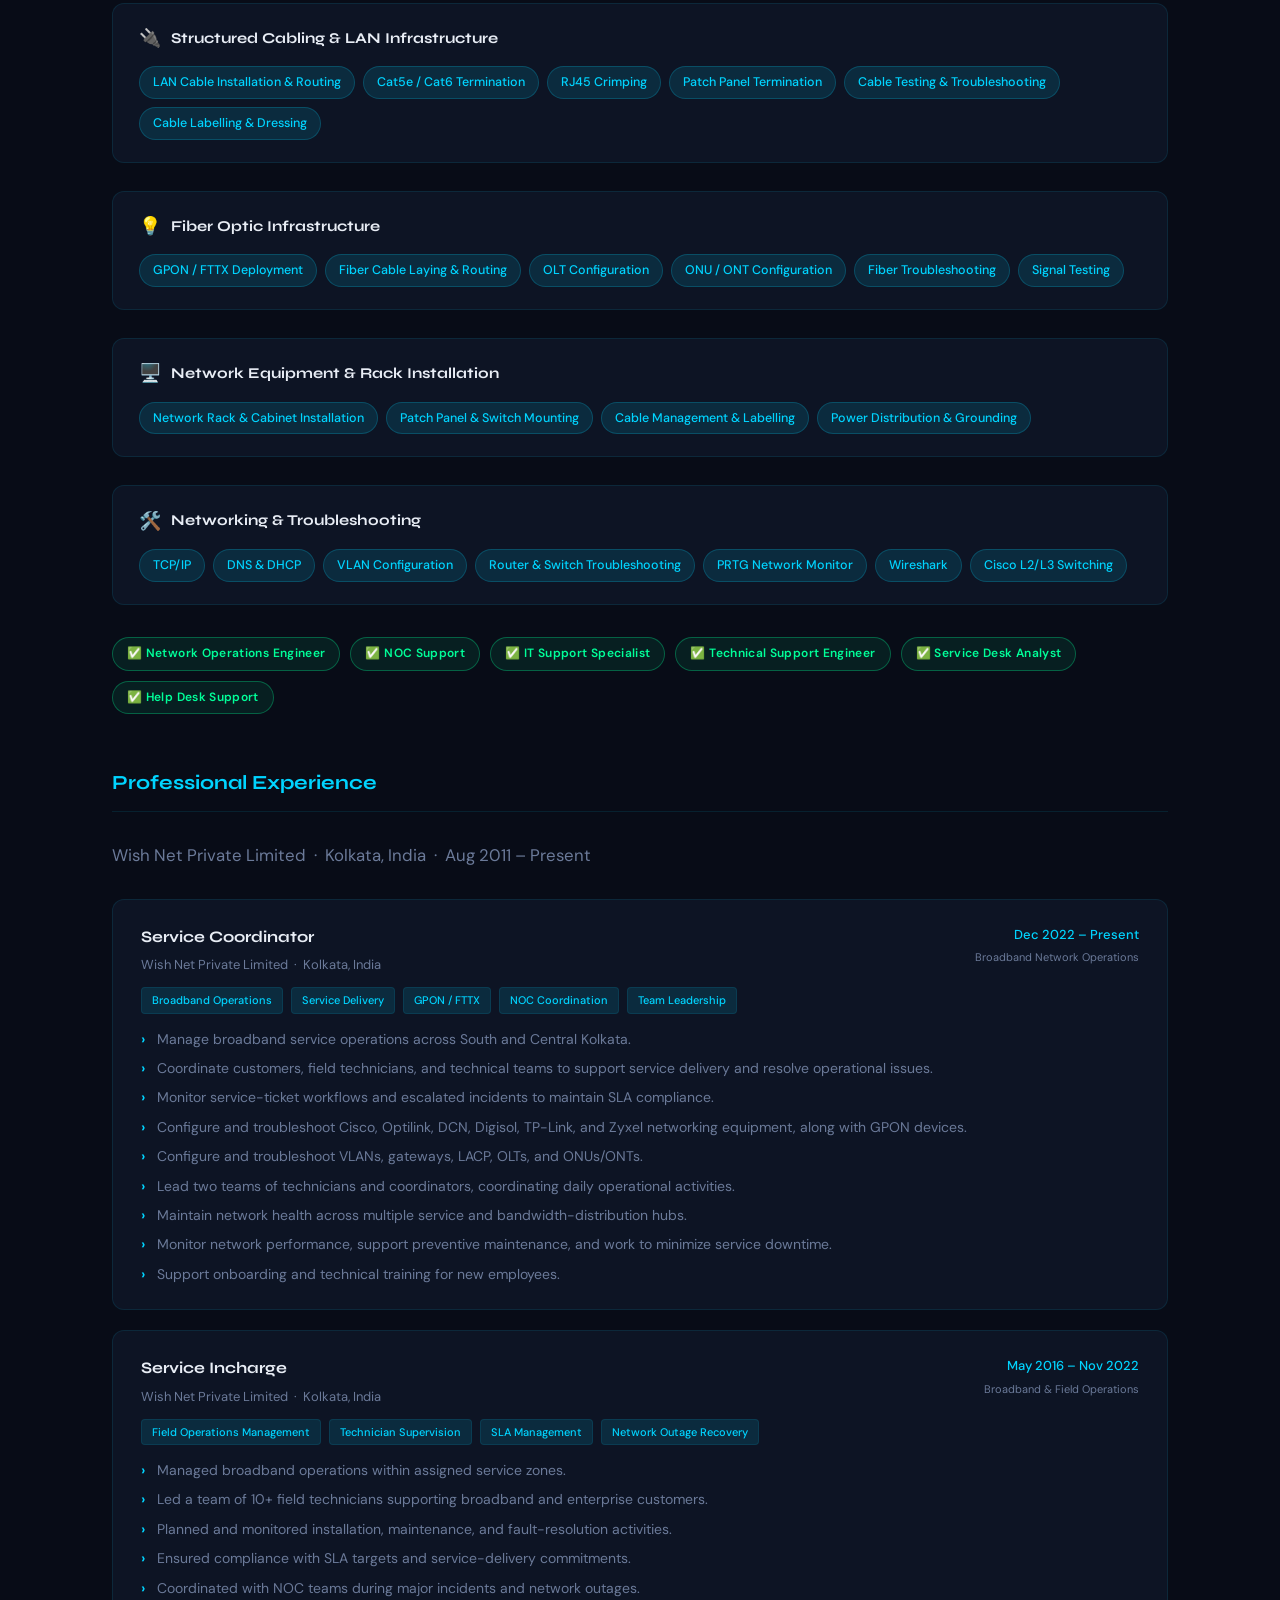
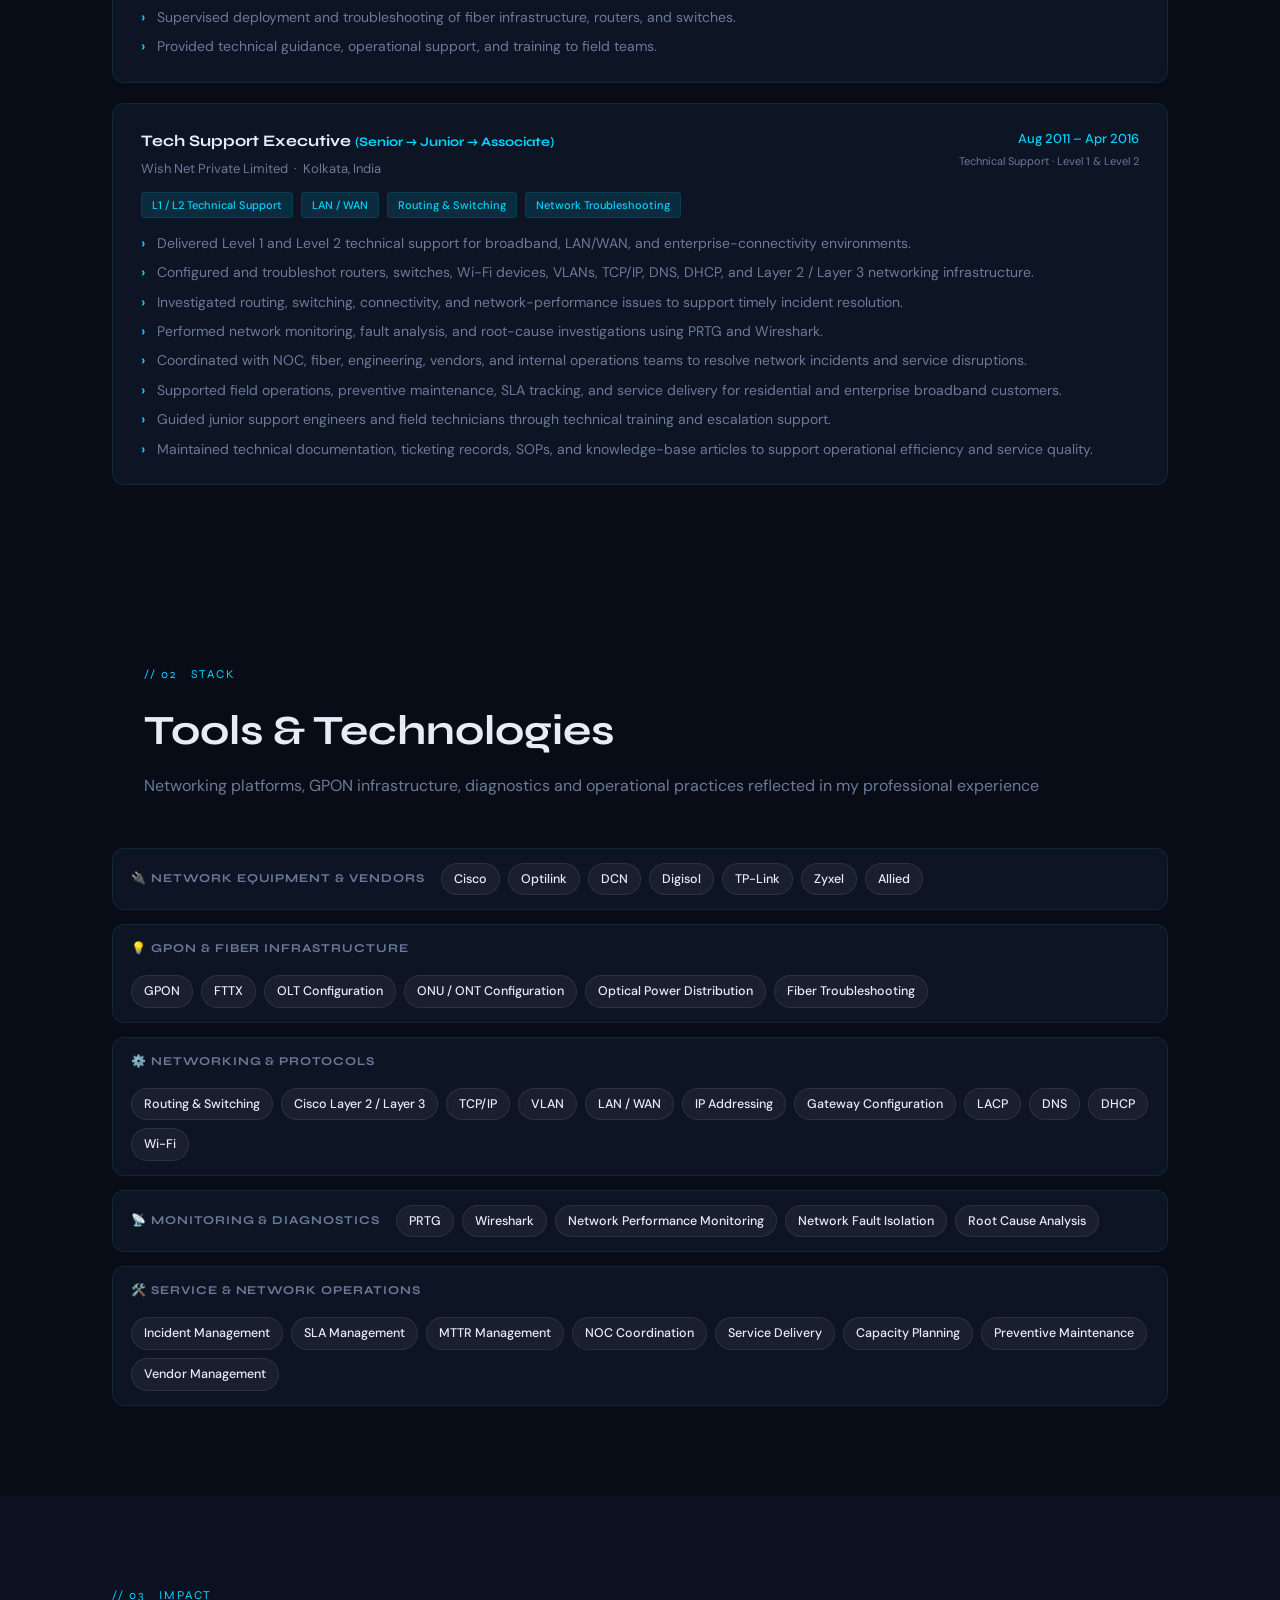
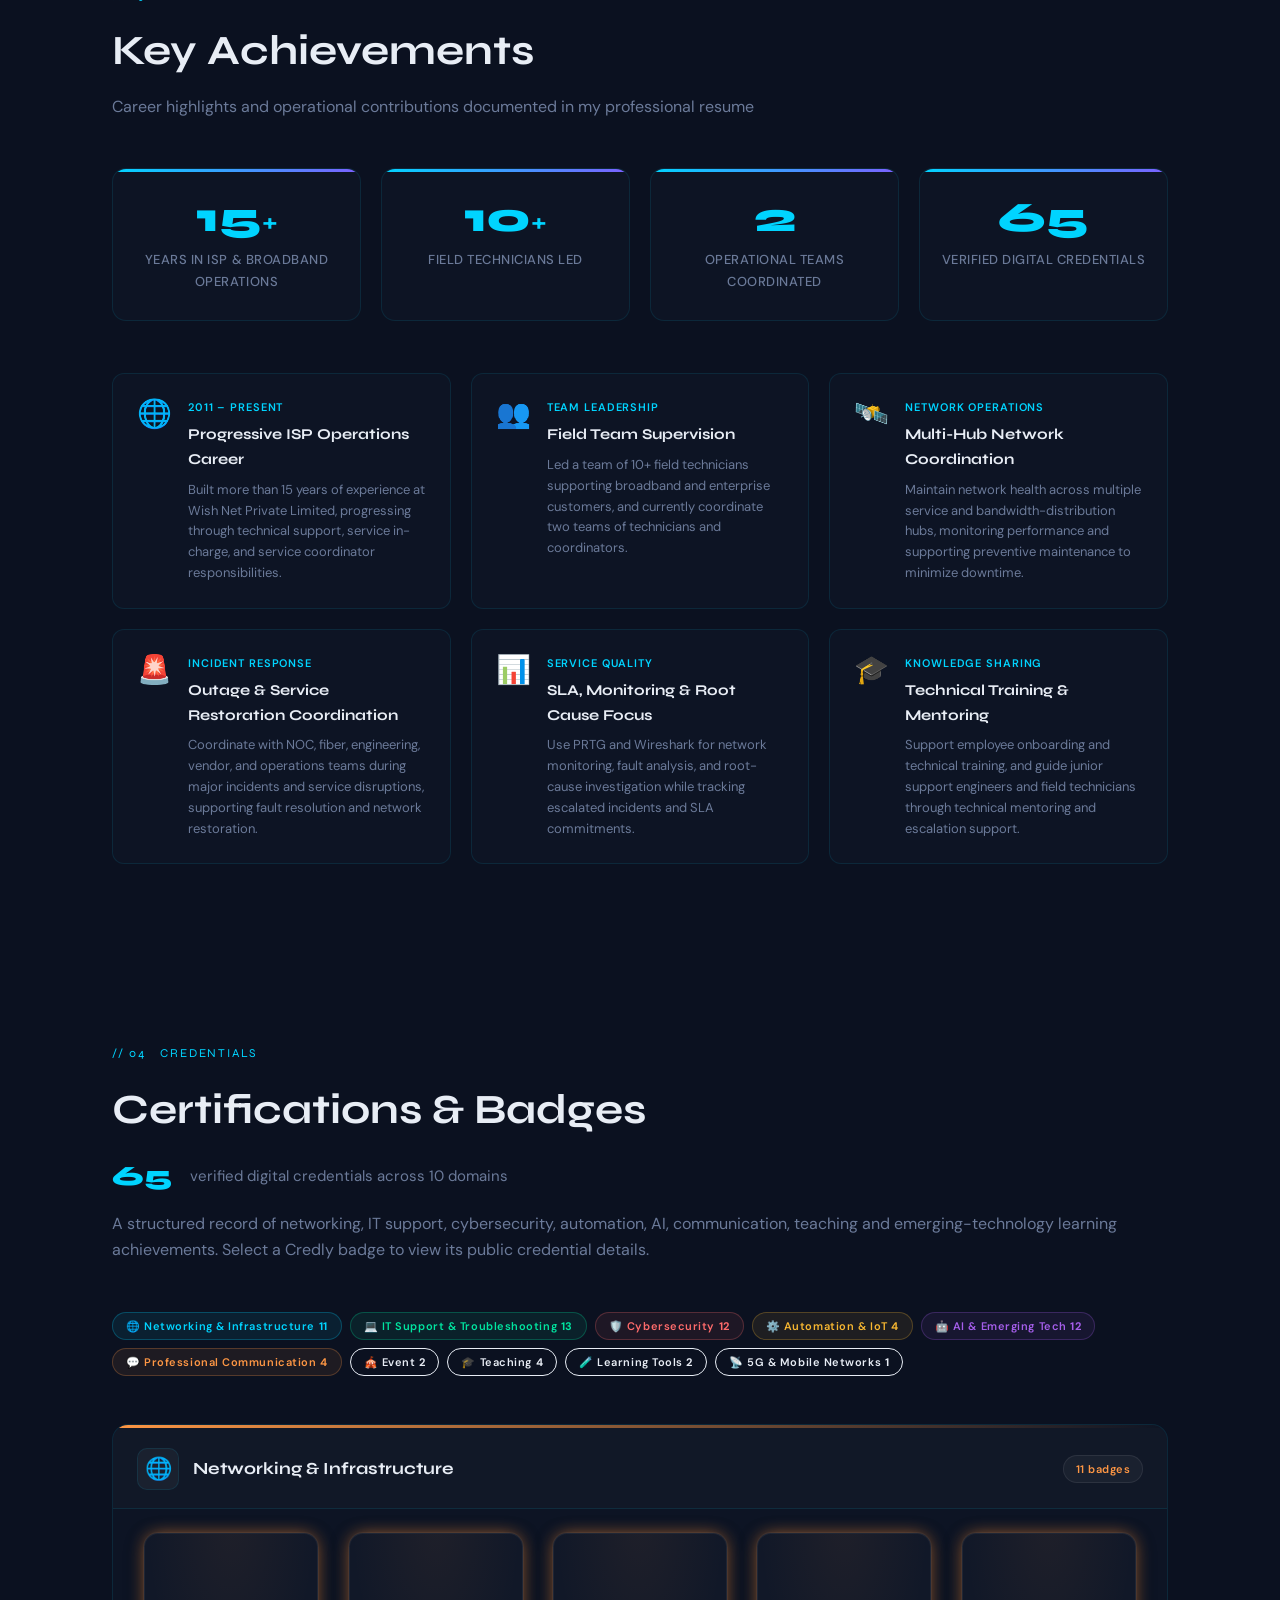
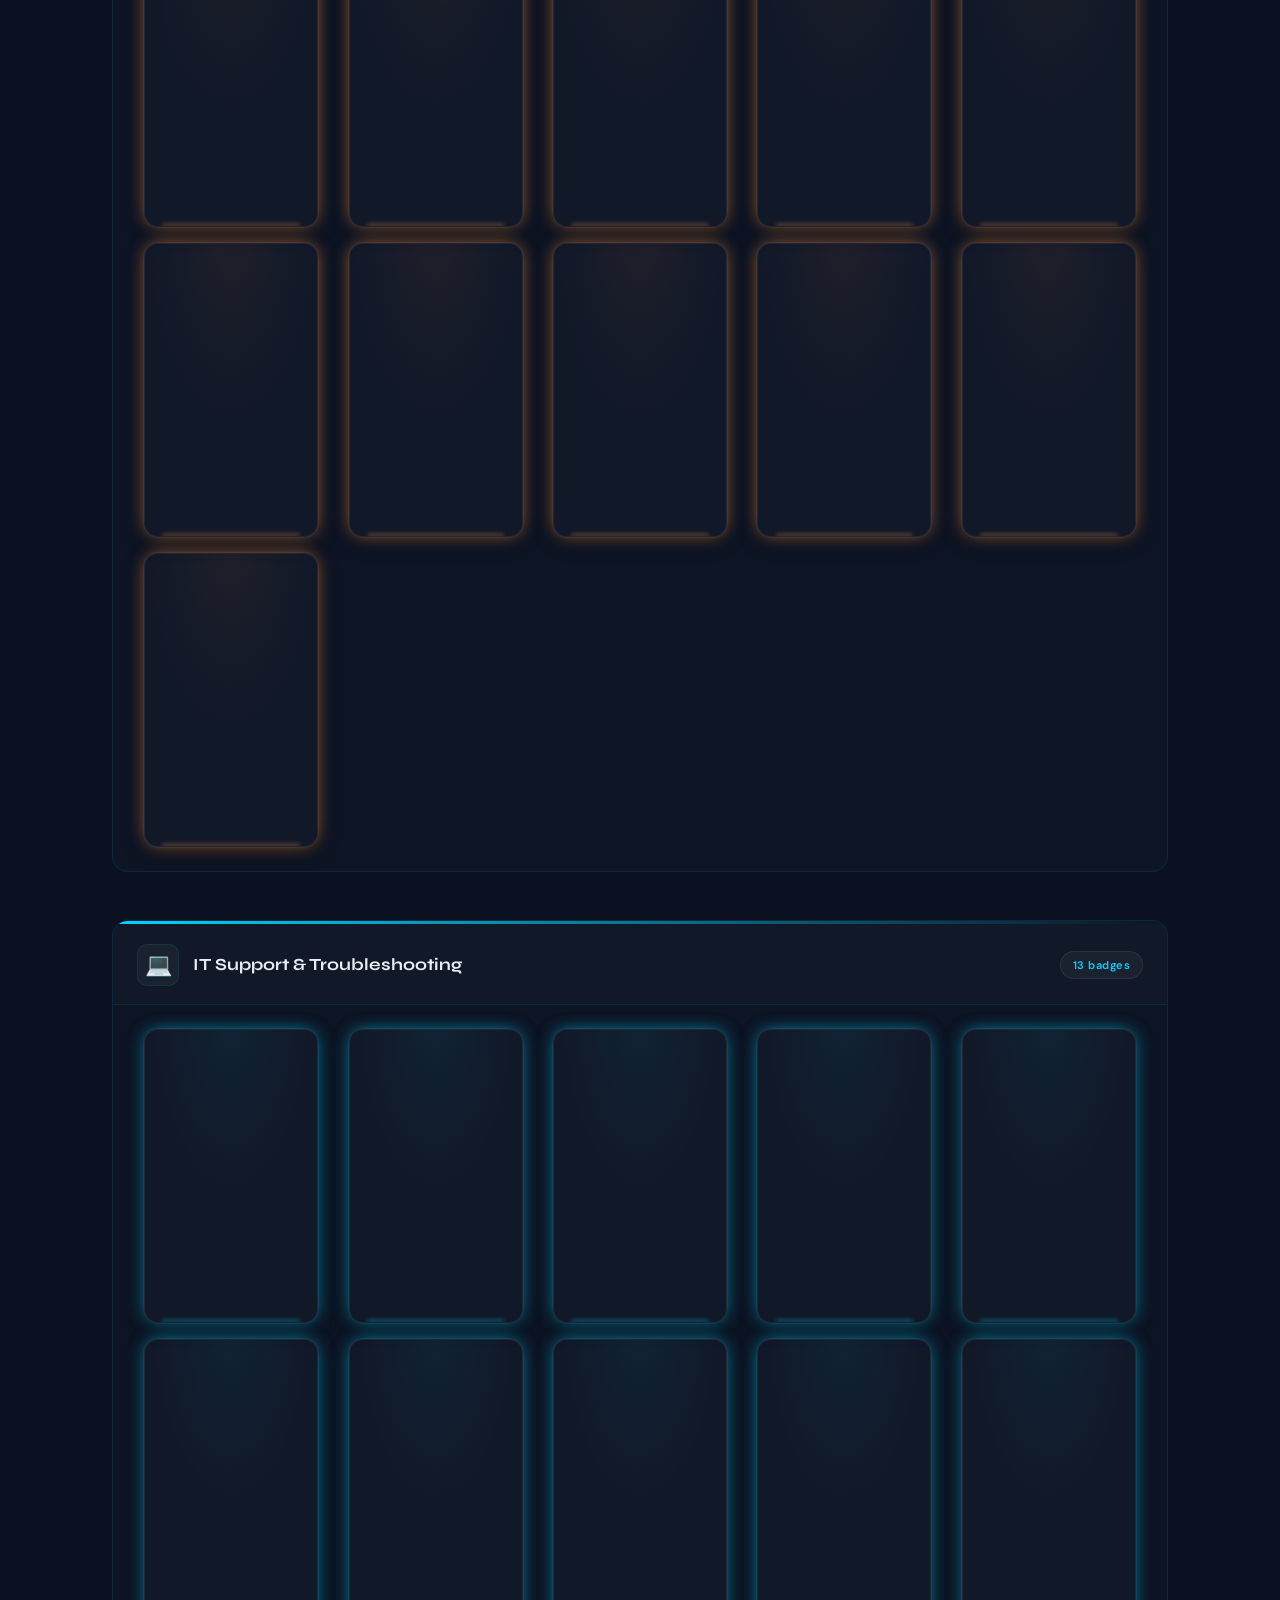
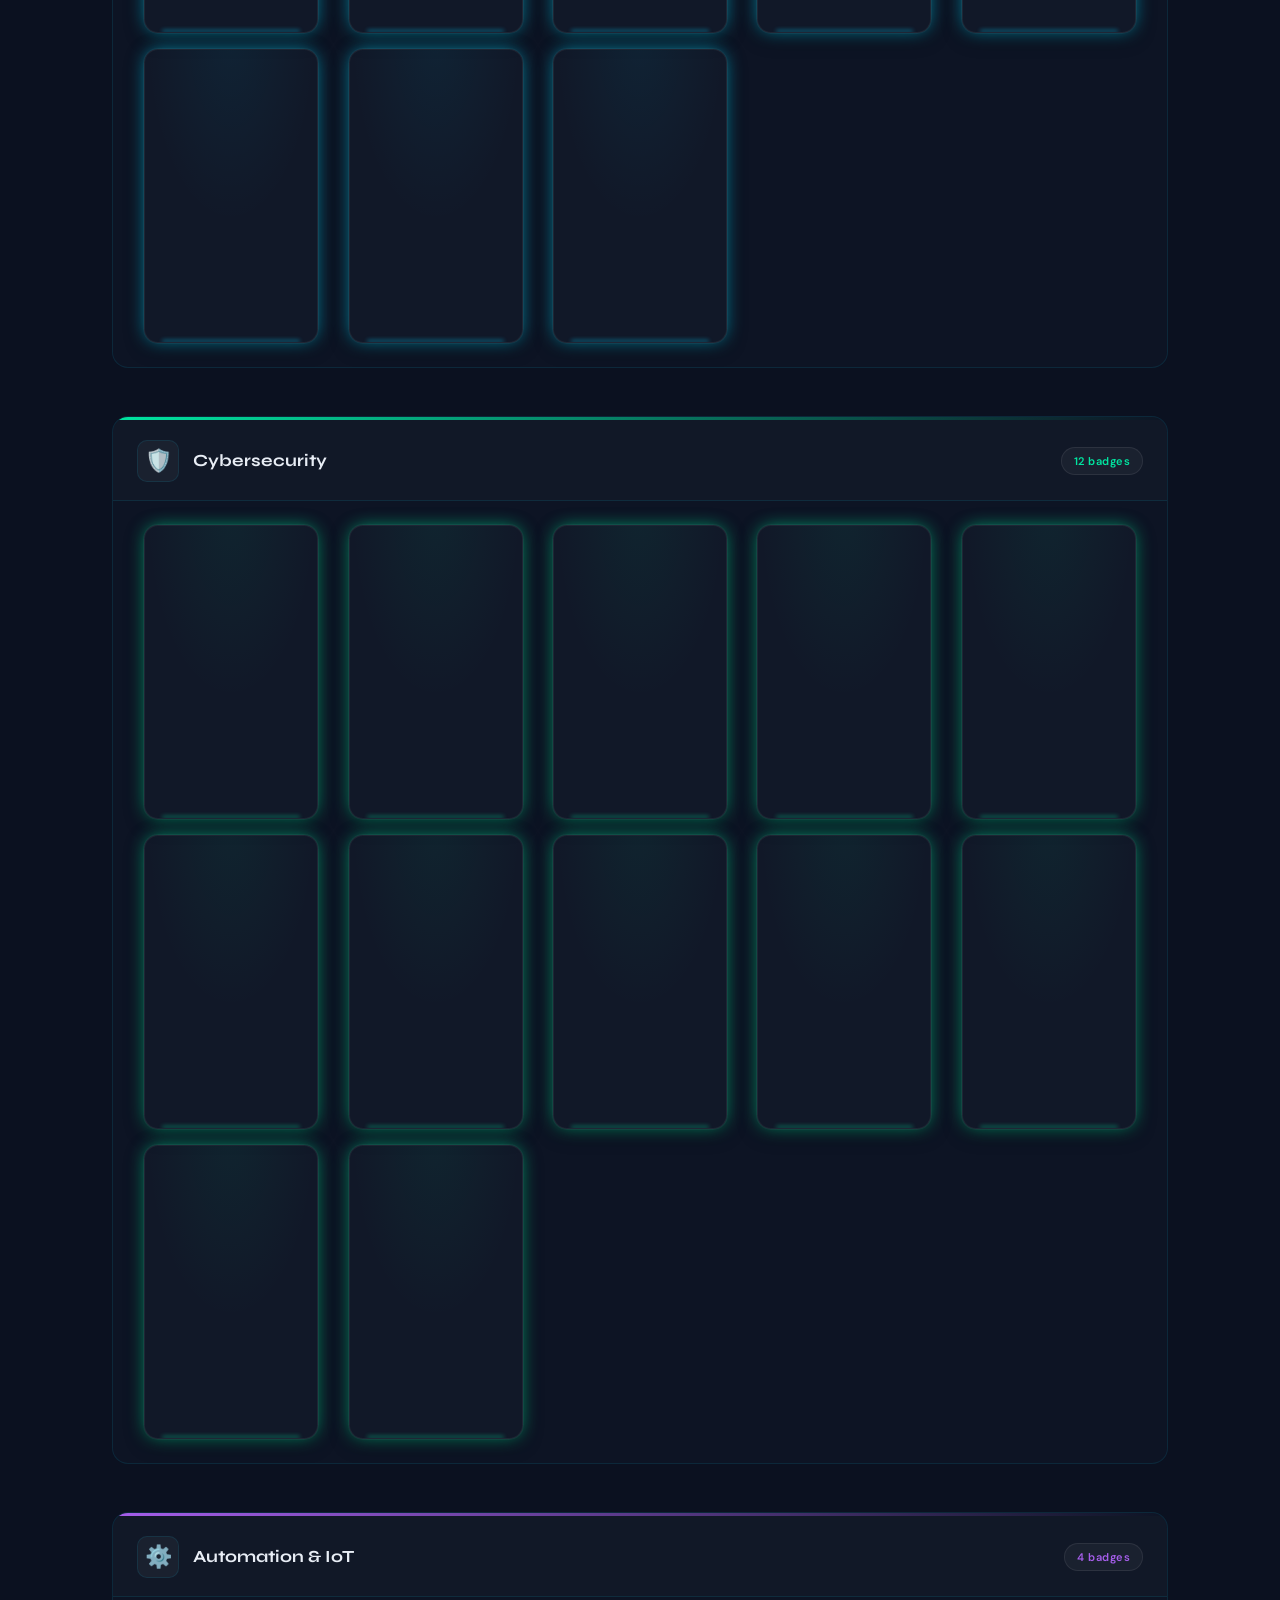
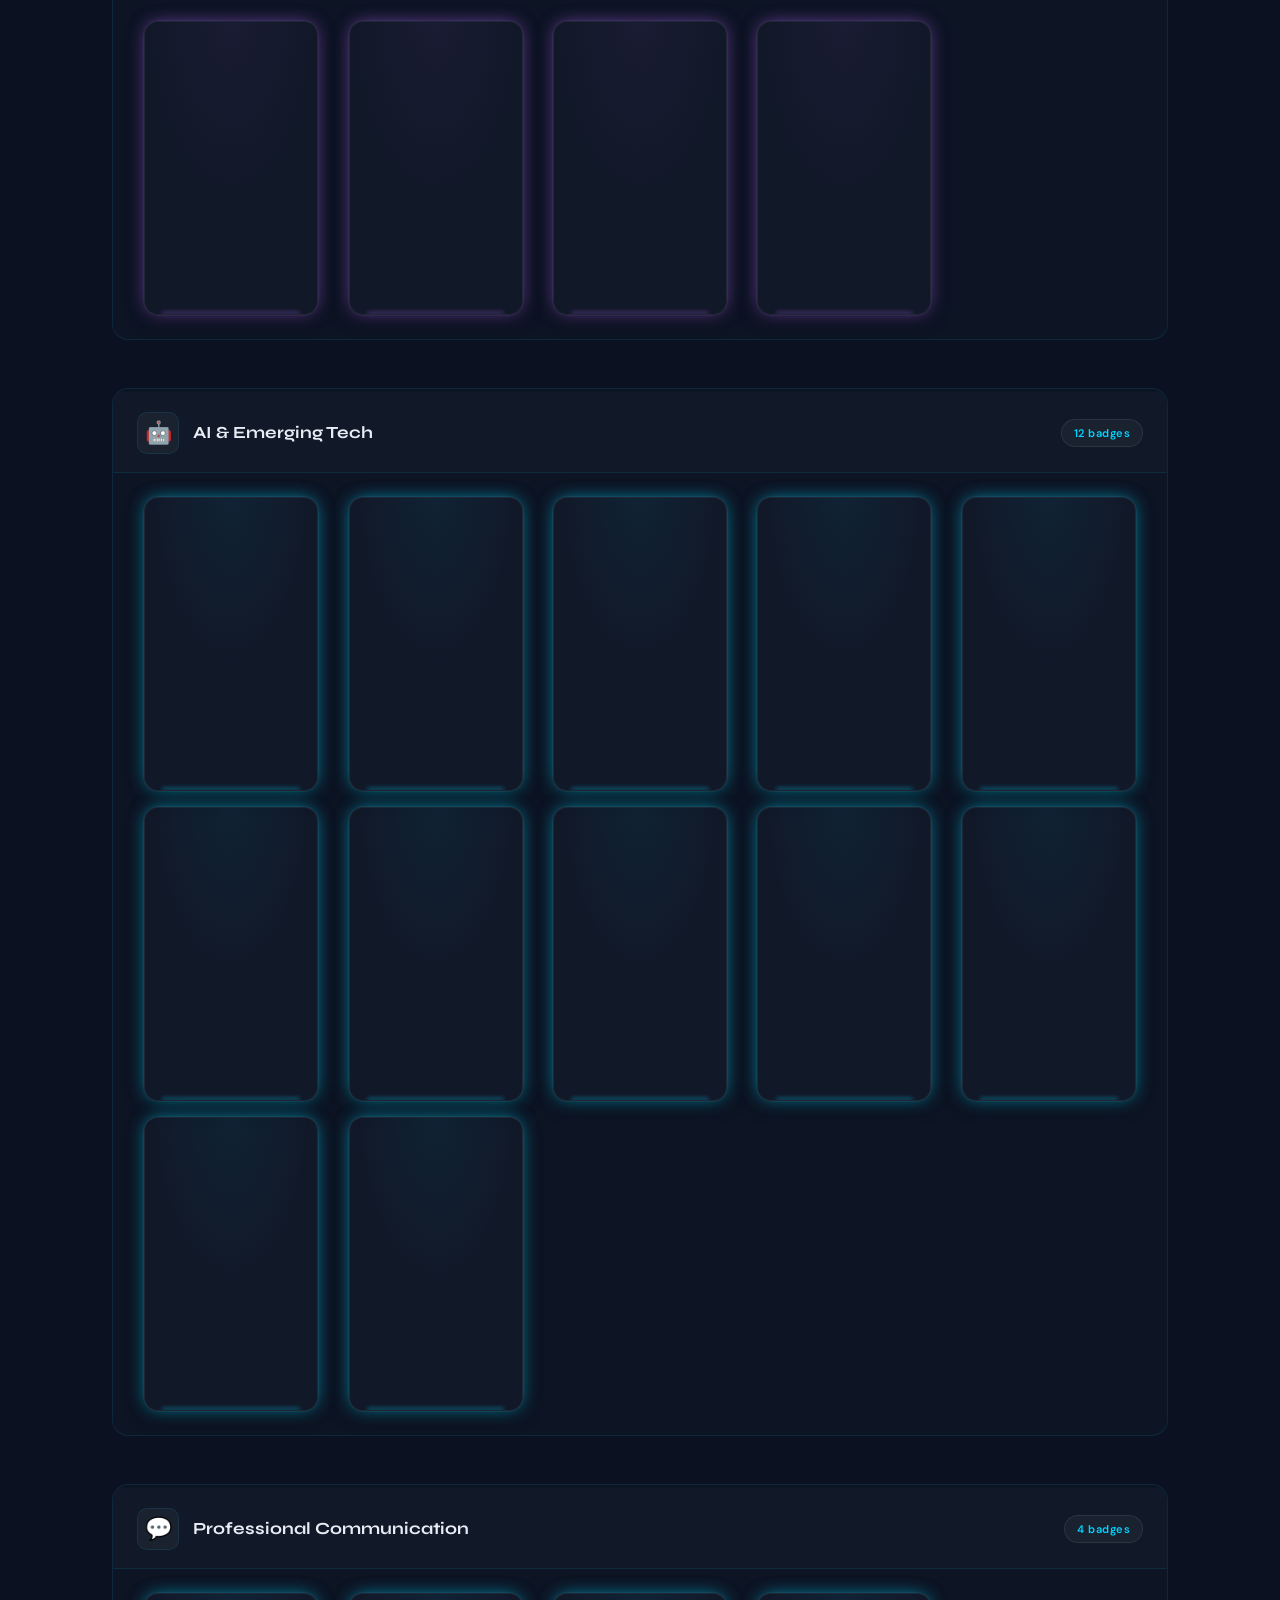
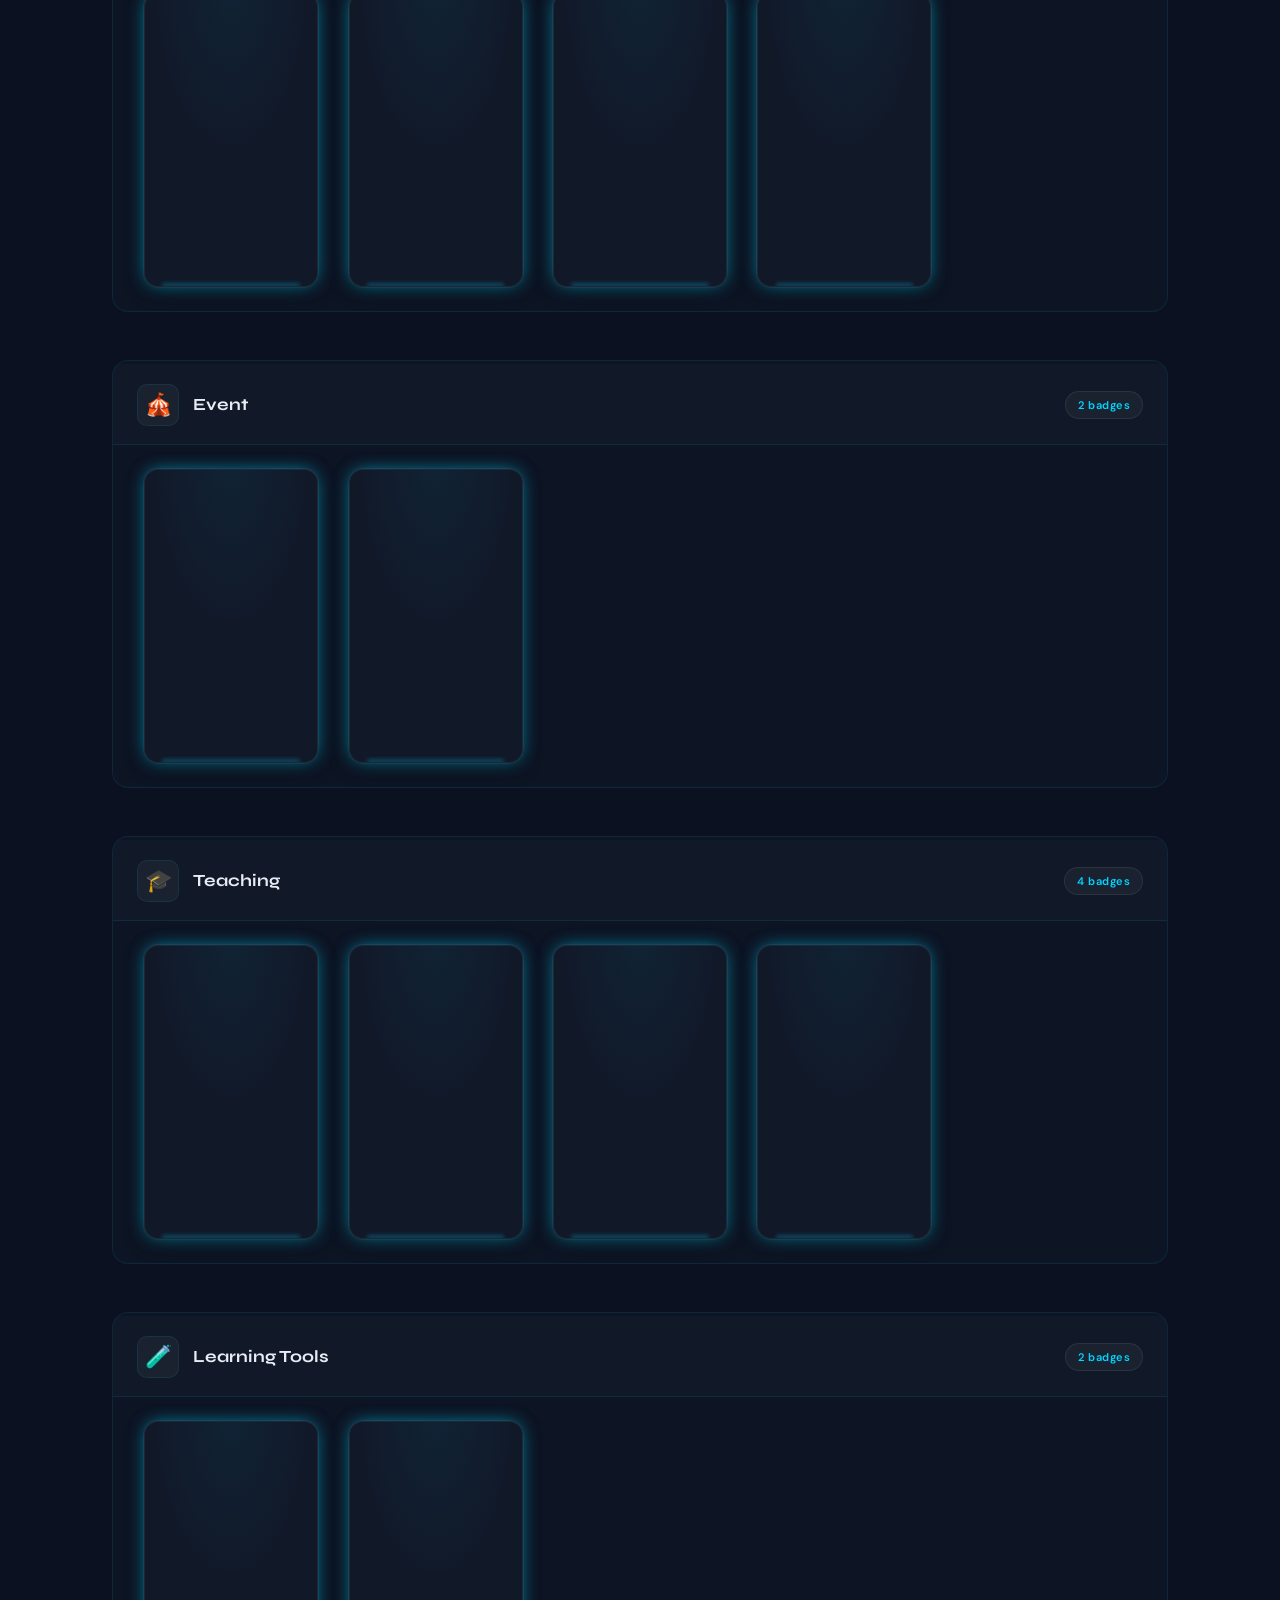
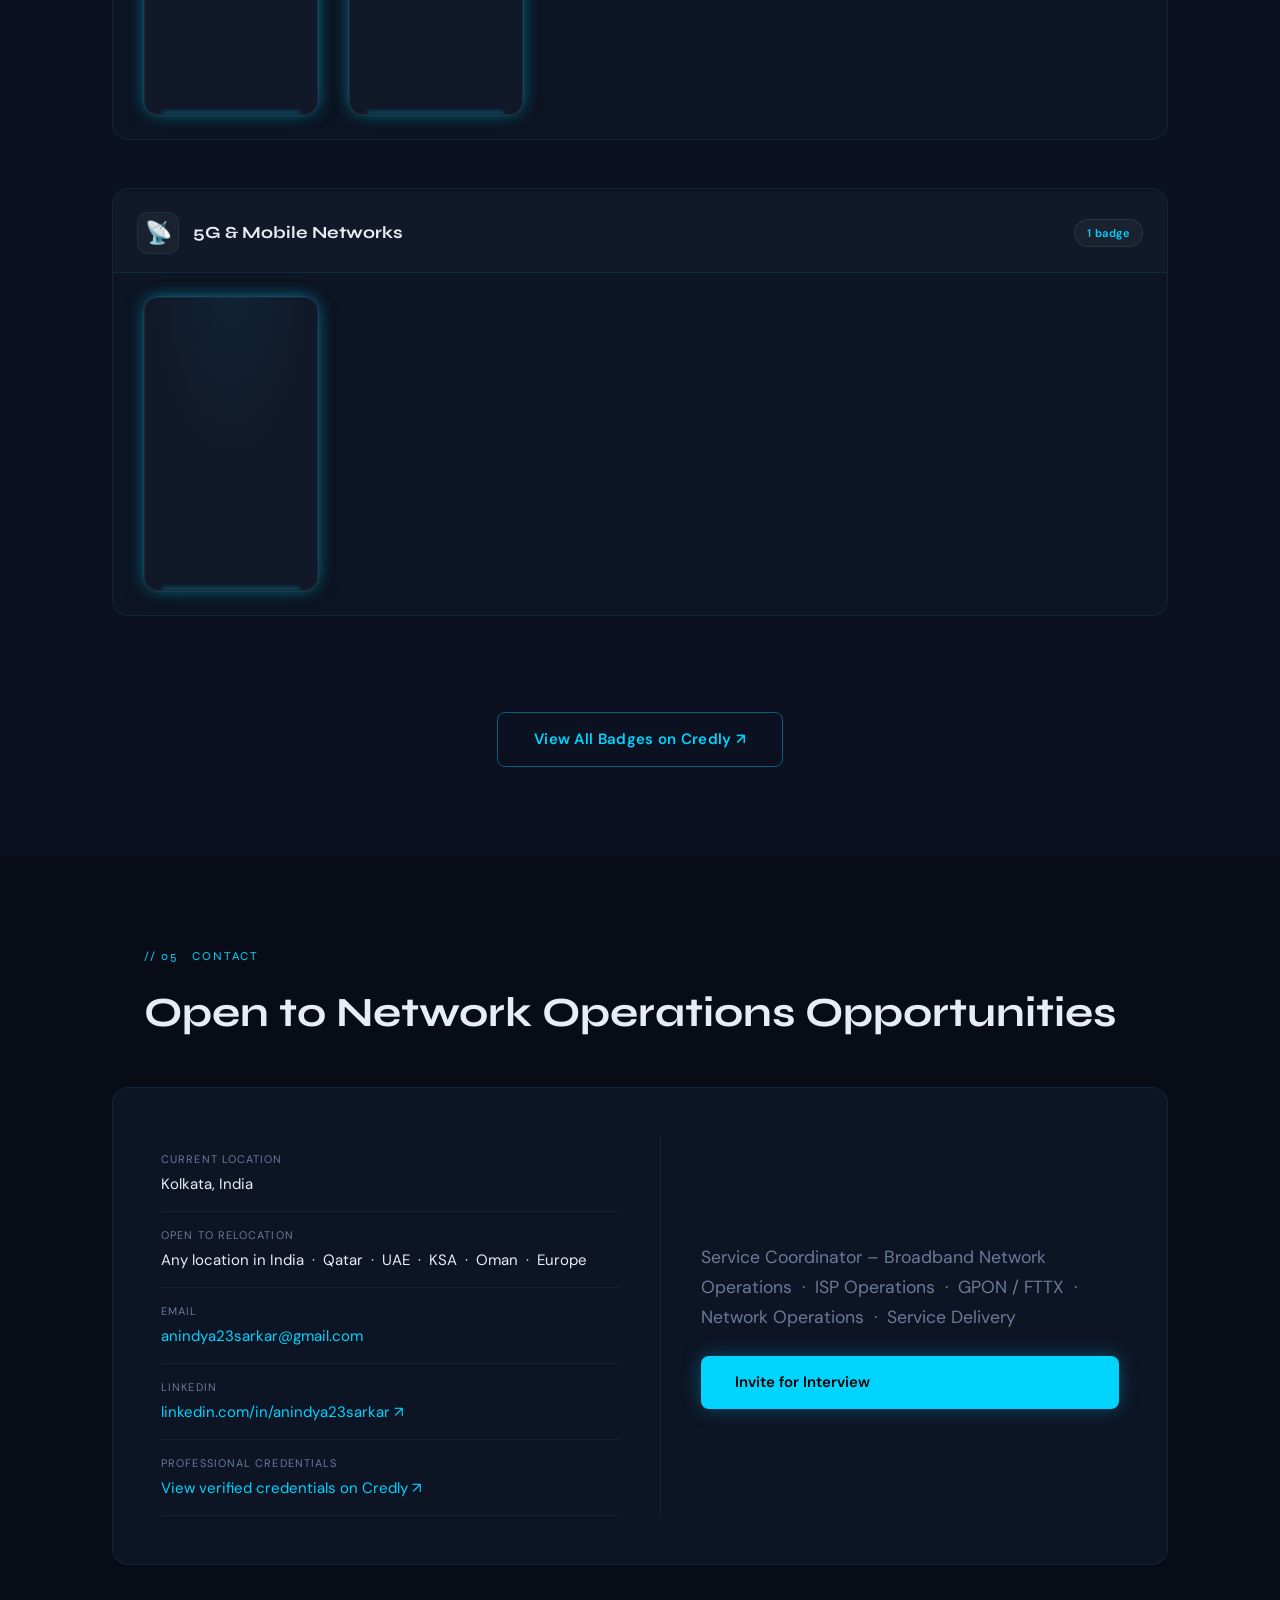
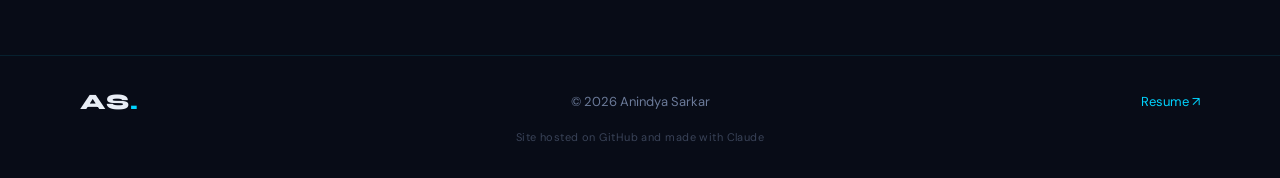
==== commit 04bb8345: "Align contact section with resume and relocation preferences" ====
--- a/index.html
+++ b/index.html
@@ -652,16 +652,16 @@
   <!-- CONTACT -->
   <section id="contact" class="section">
     <div class="section-label">// 05 &nbsp; Contact</div>
-    <h2 class="section-title">Open for Opportunities</h2>
+    <h2 class="section-title">Open to Network Operations Opportunities</h2>
     <div class="contact-card">
       <div class="contact-info">
         <div class="contact-item">
-          <span class="contact-label">Location</span>
+          <span class="contact-label">Current Location</span>
           <span>Kolkata, India</span>
         </div>
         <div class="contact-item">
           <span class="contact-label">Open to Relocation</span>
-          <span>Qatar &nbsp;·&nbsp; UAE &nbsp;·&nbsp; KSA &nbsp;·&nbsp; Oman &nbsp;·&nbsp; Europe</span>
+          <span>Any location in India &nbsp;·&nbsp; Qatar &nbsp;·&nbsp; UAE &nbsp;·&nbsp; KSA &nbsp;·&nbsp; Oman &nbsp;·&nbsp; Europe</span>
         </div>
         <div class="contact-item">
           <span class="contact-label">Email</span>
@@ -672,12 +672,12 @@
           <a href="https://www.linkedin.com/in/anindya23sarkar" target="_blank">linkedin.com/in/anindya23sarkar ↗</a>
         </div>
         <div class="contact-item">
-          <span class="contact-label">Credly</span>
-          <a href="https://www.credly.com/users/anindya23sarkar" target="_blank">credly.com/users/anindya23sarkar ↗</a>
+          <span class="contact-label">Professional Credentials</span>
+          <a href="https://www.credly.com/users/anindya23sarkar" target="_blank">View verified credentials on Credly ↗</a>
         </div>
       </div>
       <div class="contact-cta">
-        <p>Network Operations Engineer &nbsp;·&nbsp; NOC Support &nbsp;·&nbsp; IT Support Specialist &nbsp;·&nbsp; Technical Support Engineer &nbsp;·&nbsp; Service Desk Analyst &nbsp;·&nbsp; Help Desk Support</p>
+        <p>Service Coordinator – Broadband Network Operations &nbsp;·&nbsp; ISP Operations &nbsp;·&nbsp; GPON / FTTX &nbsp;·&nbsp; Network Operations &nbsp;·&nbsp; Service Delivery</p>
         <a id="email-cta" class="btn primary large" style="cursor:pointer;">Invite for Interview</a>
       </div>
     </div>
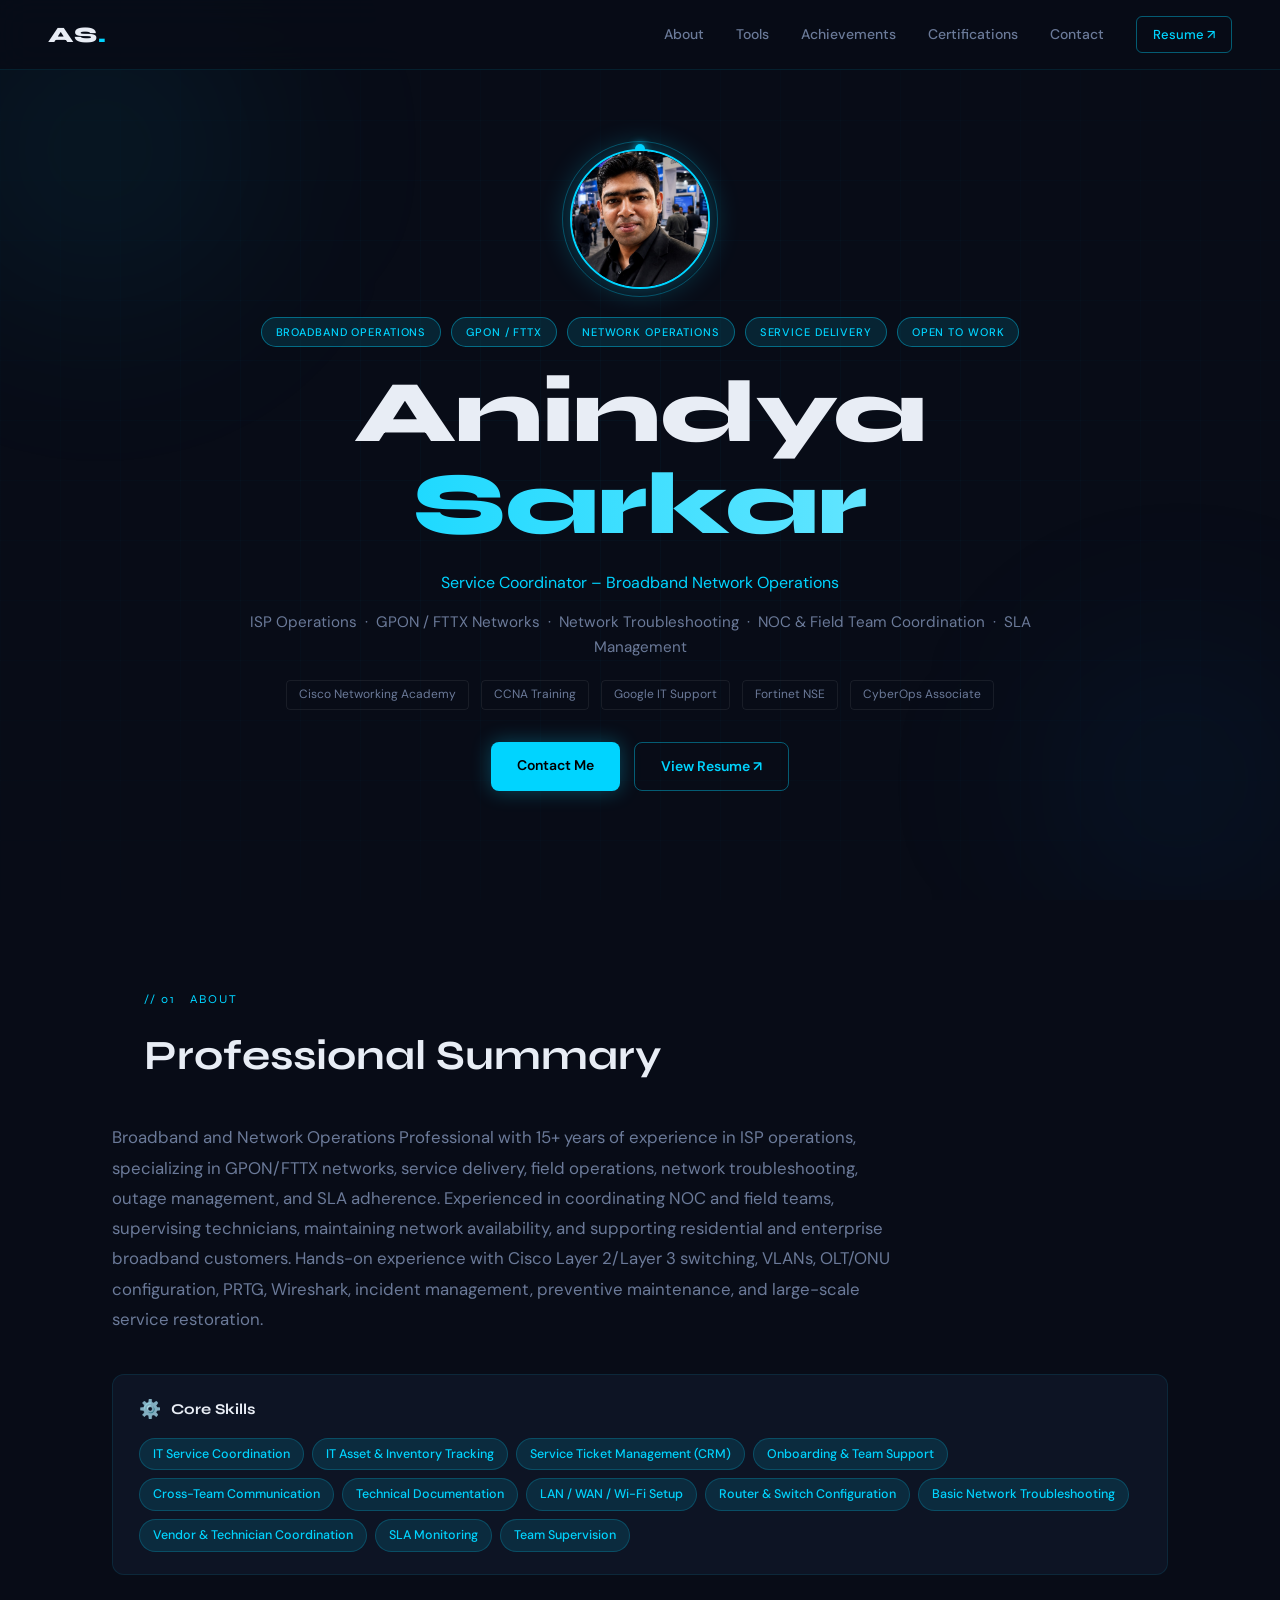
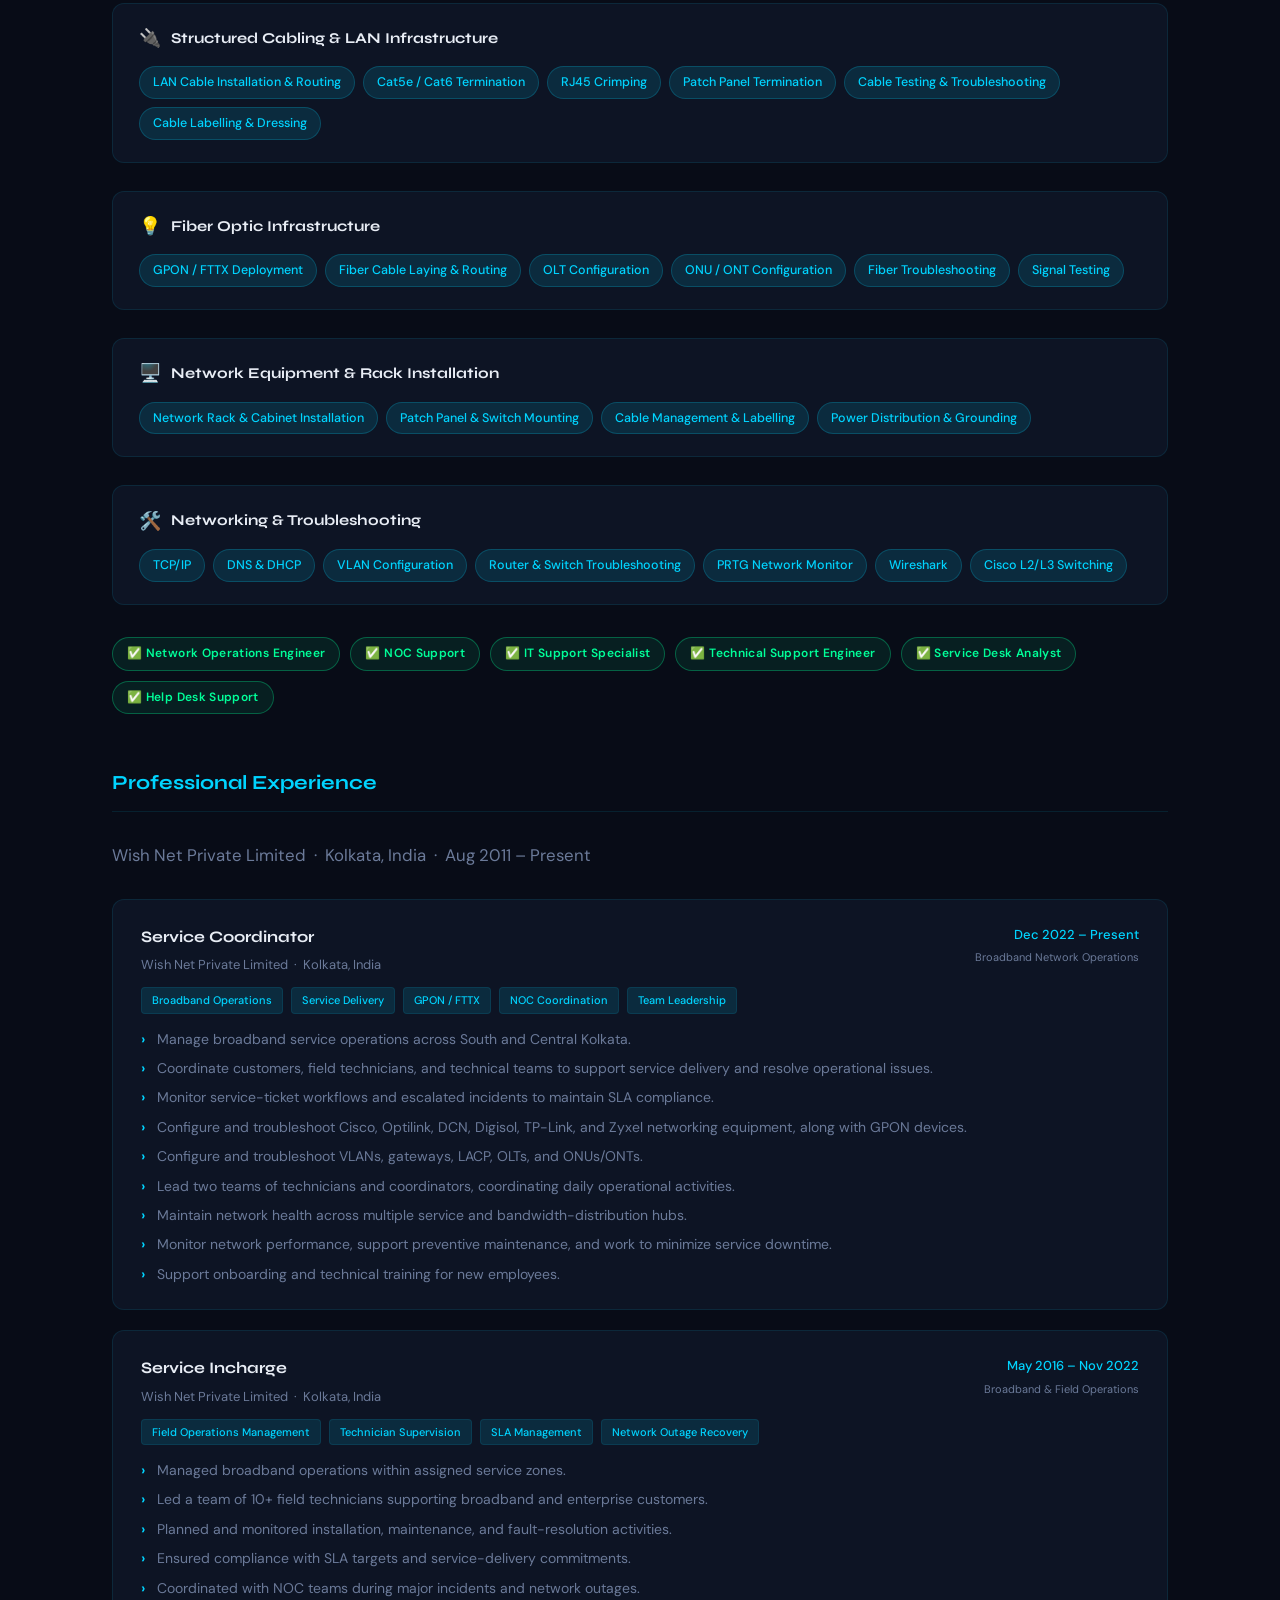
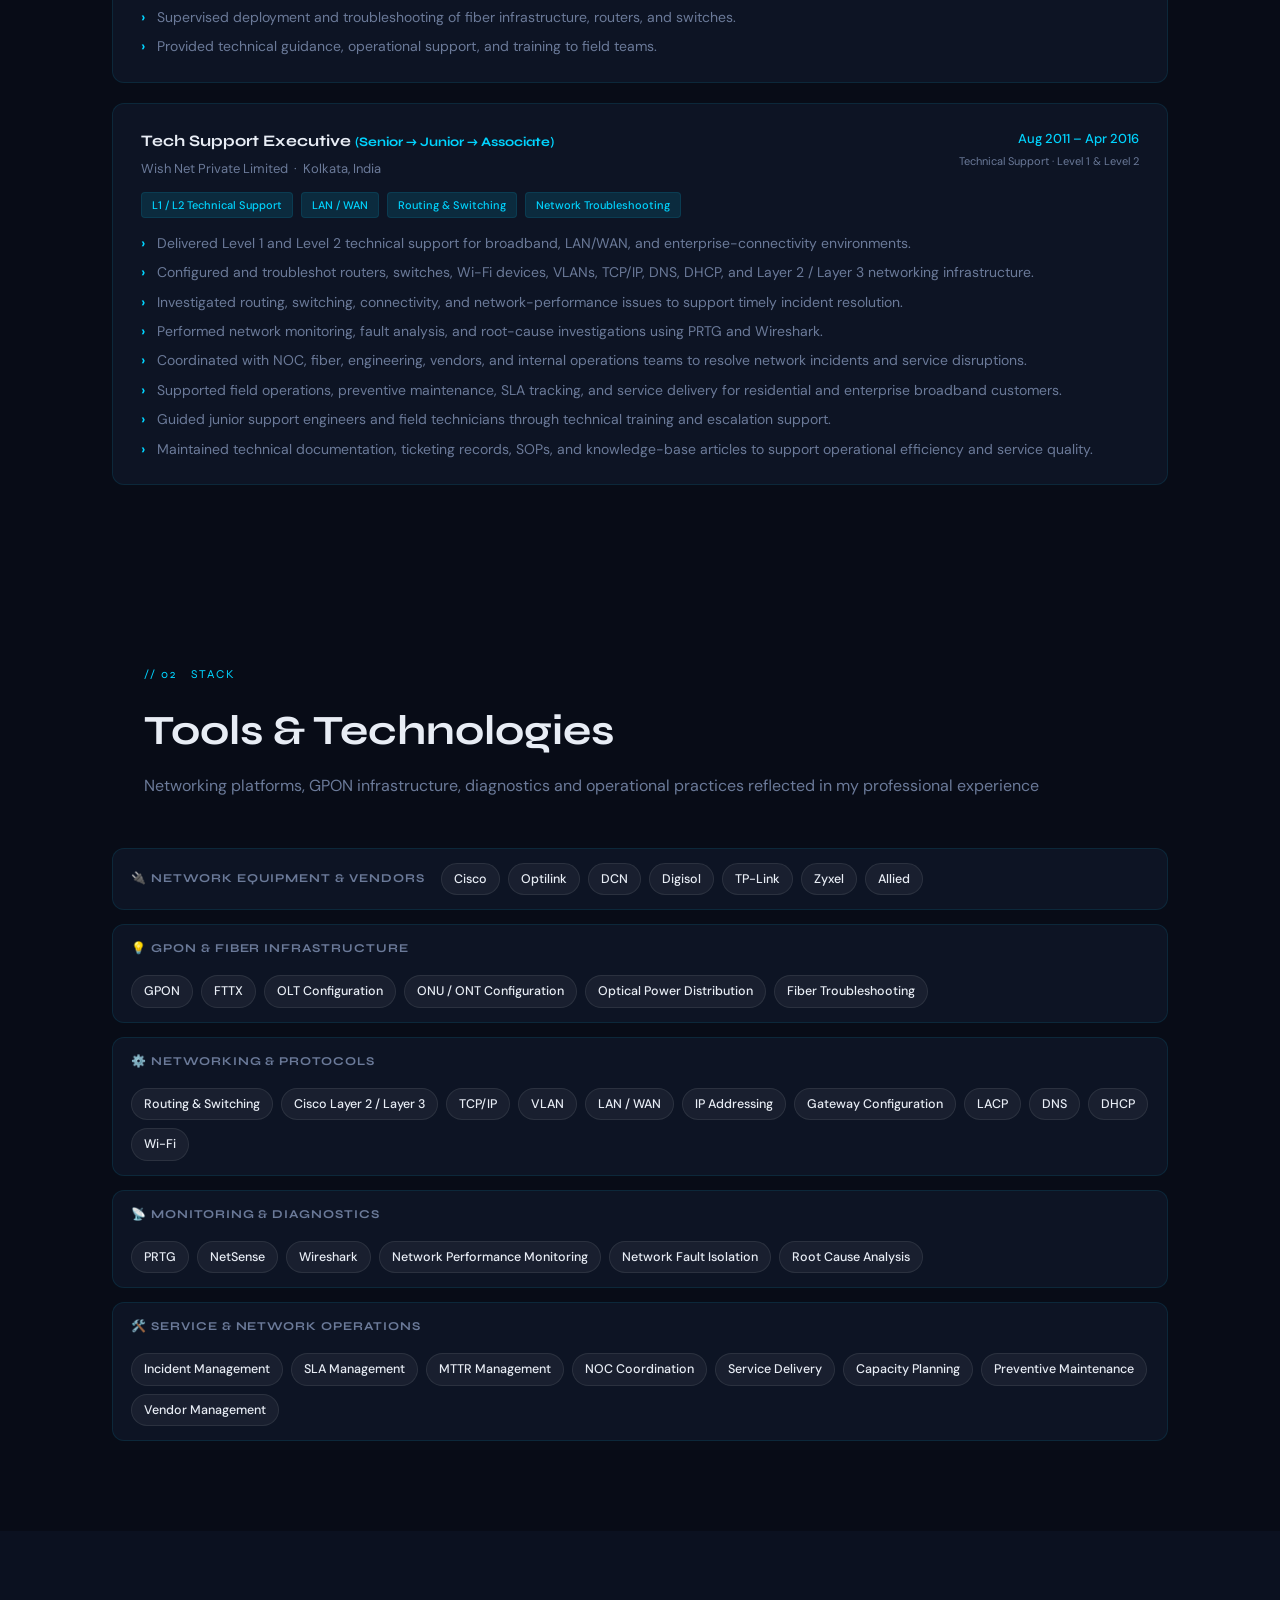
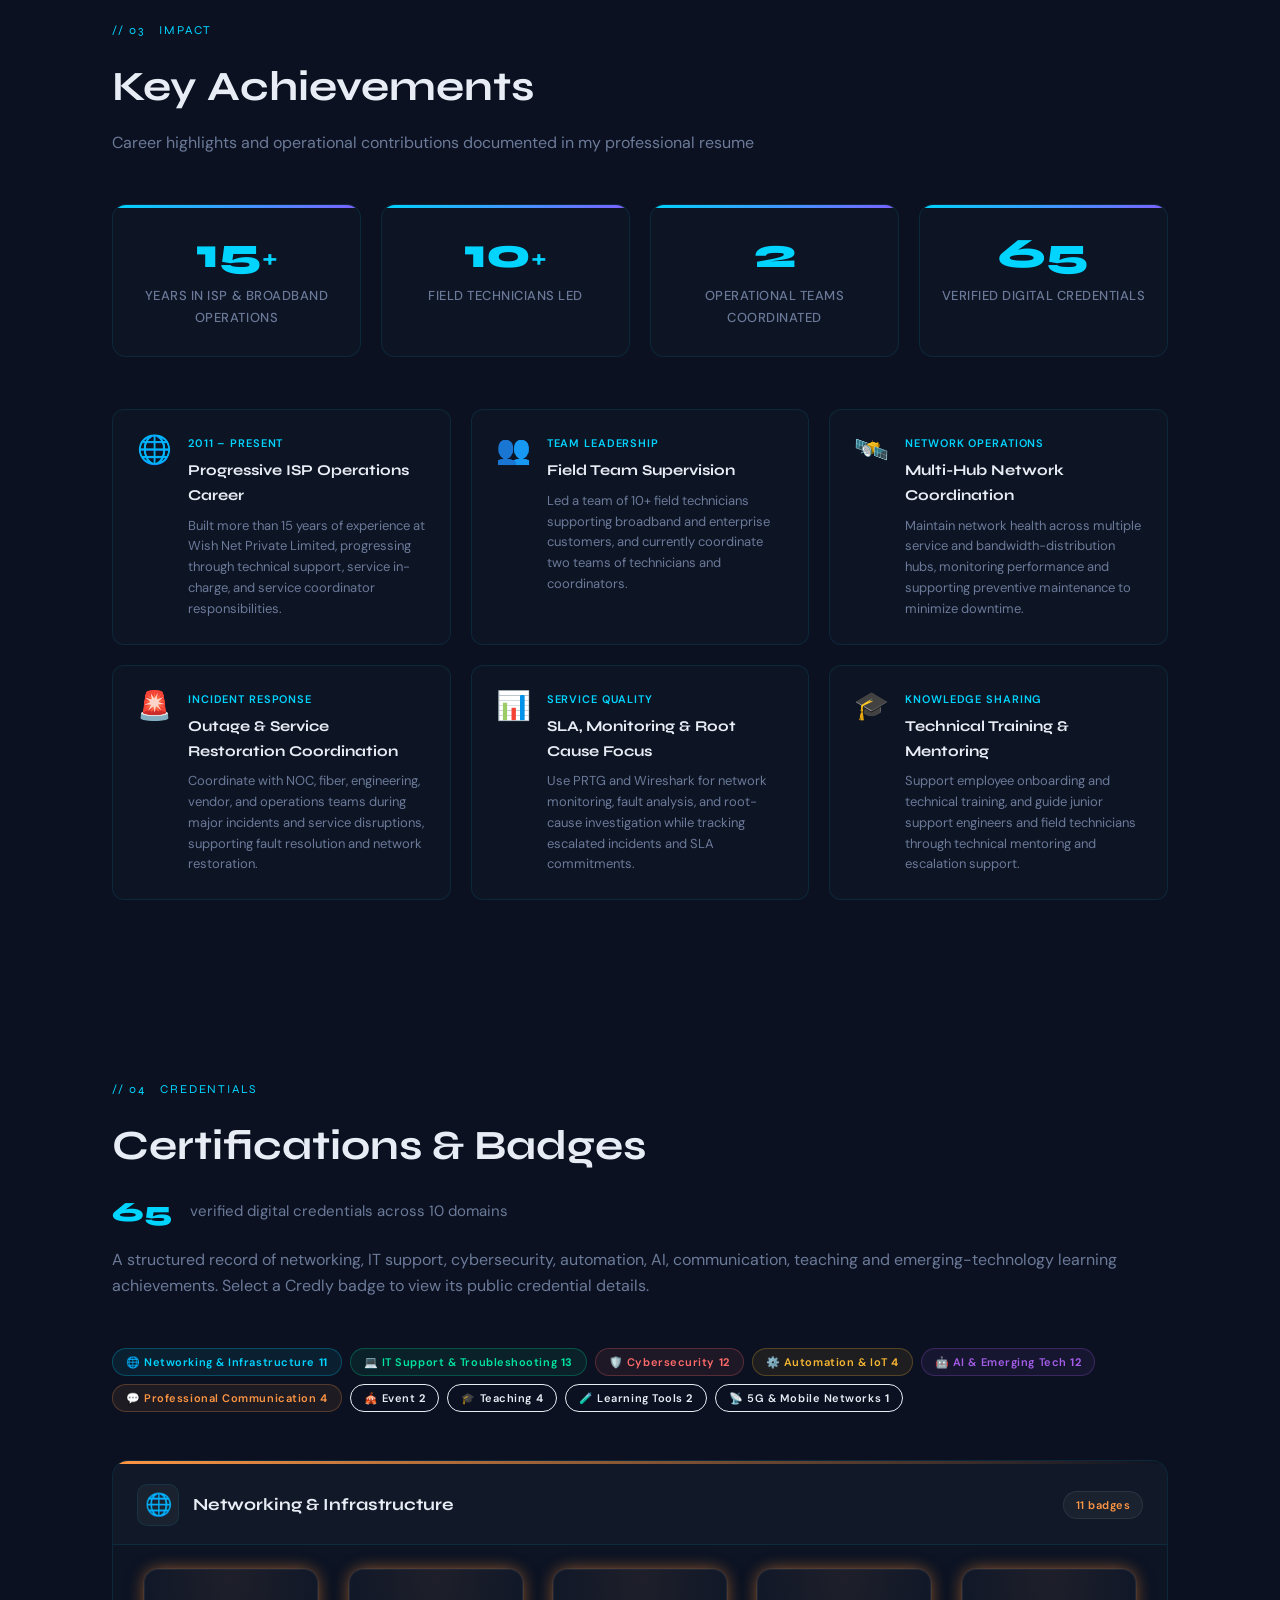
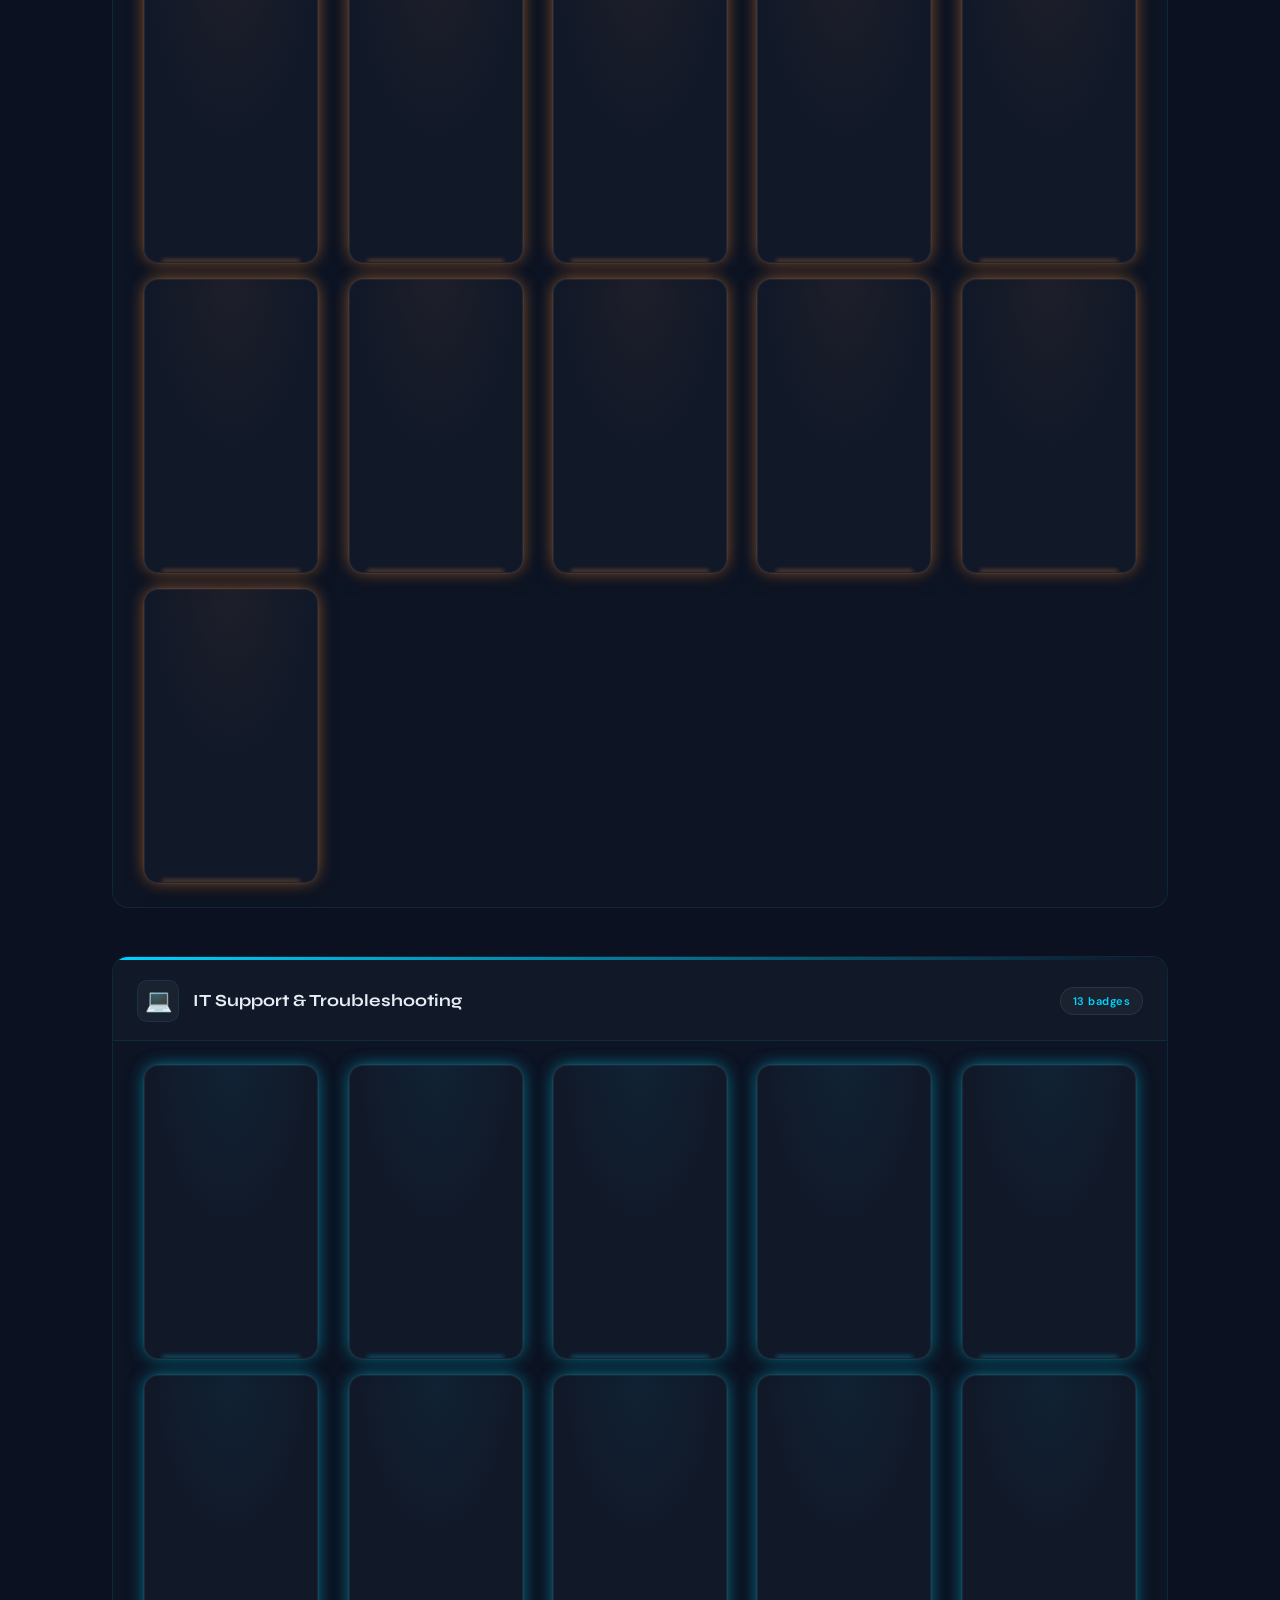
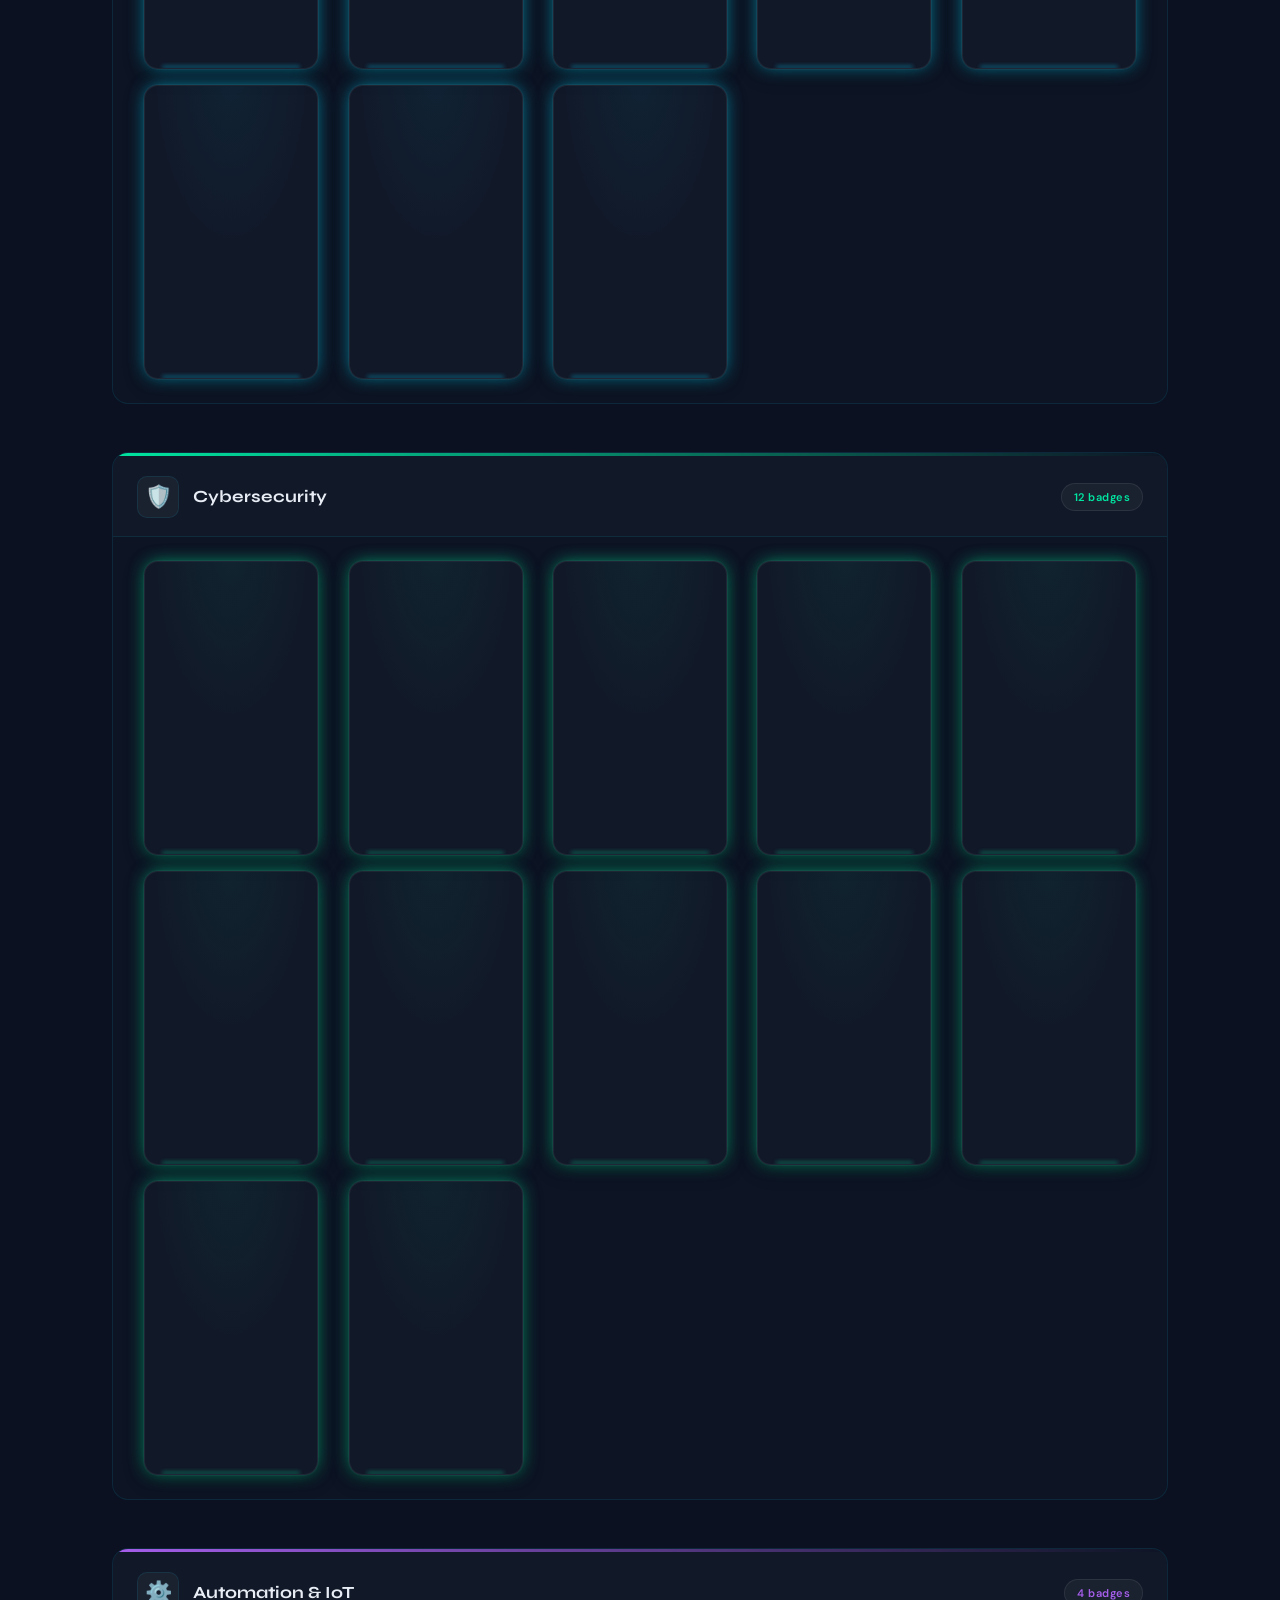
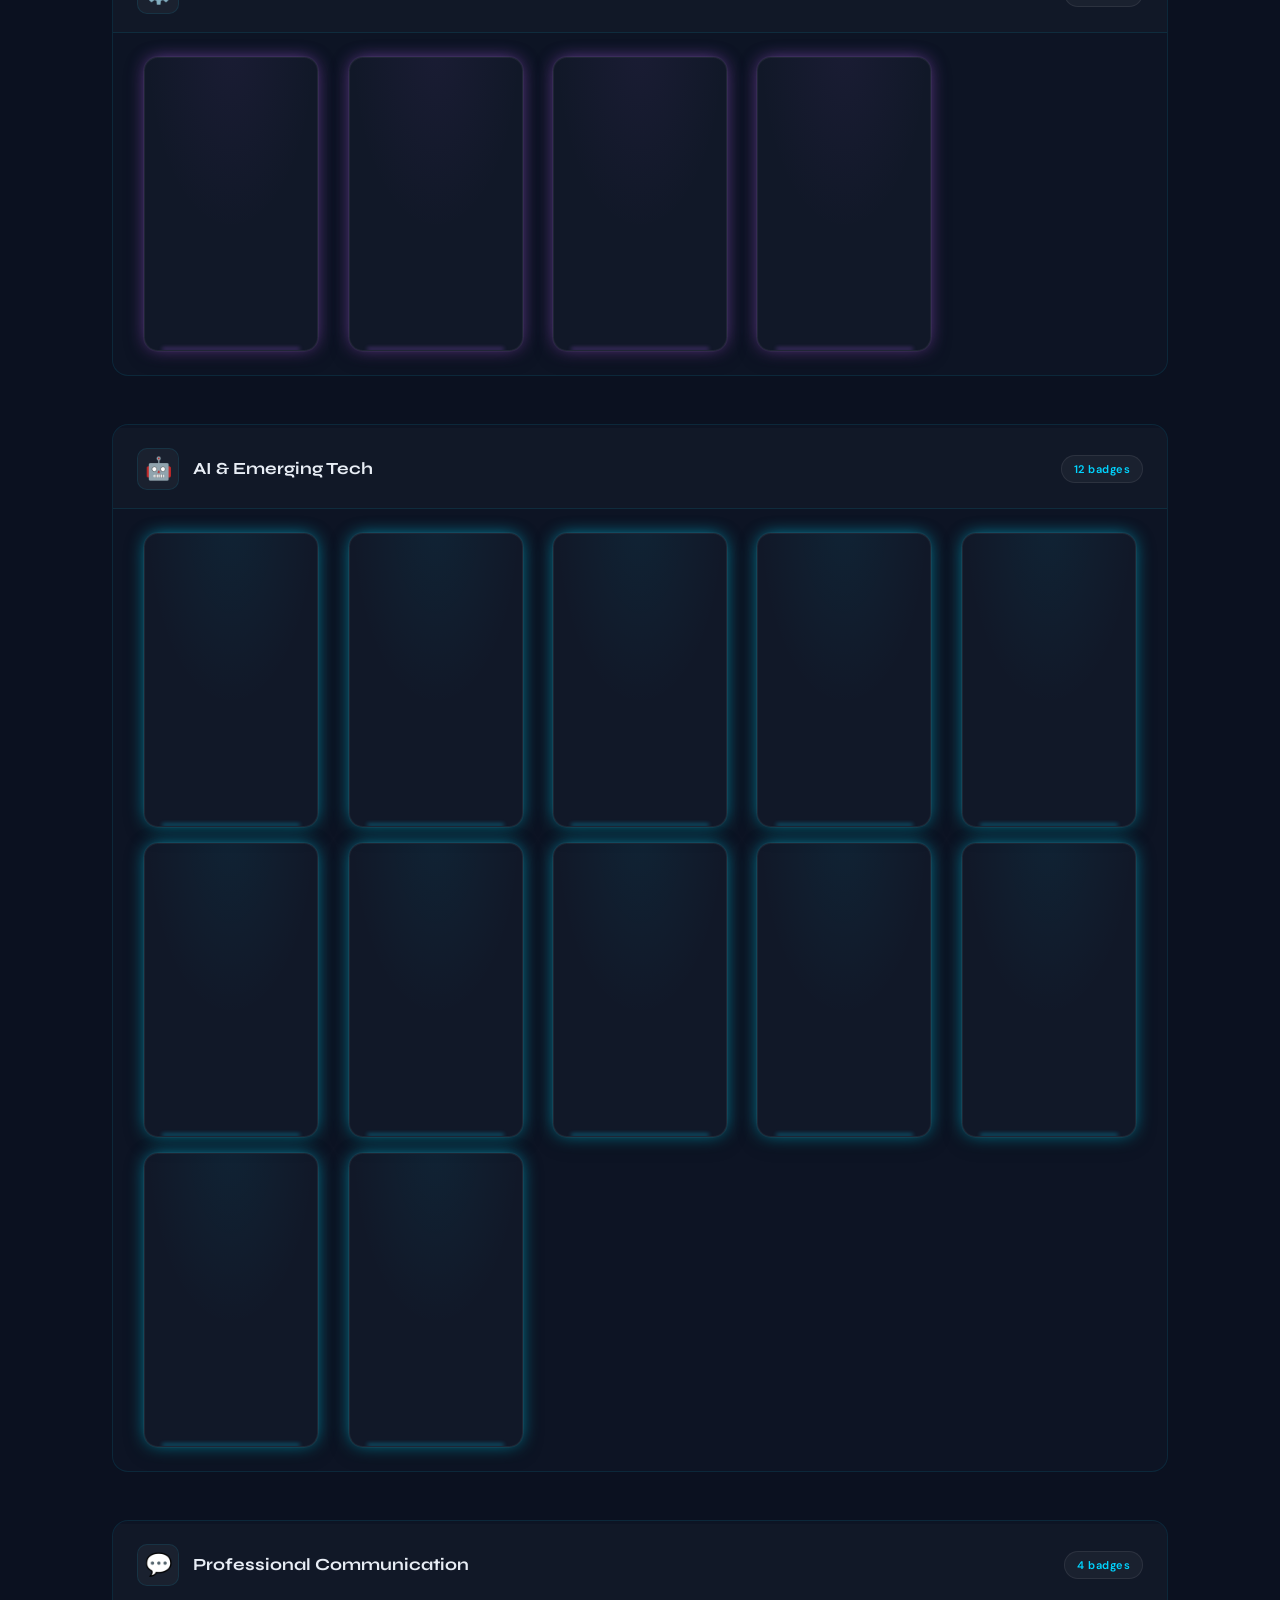
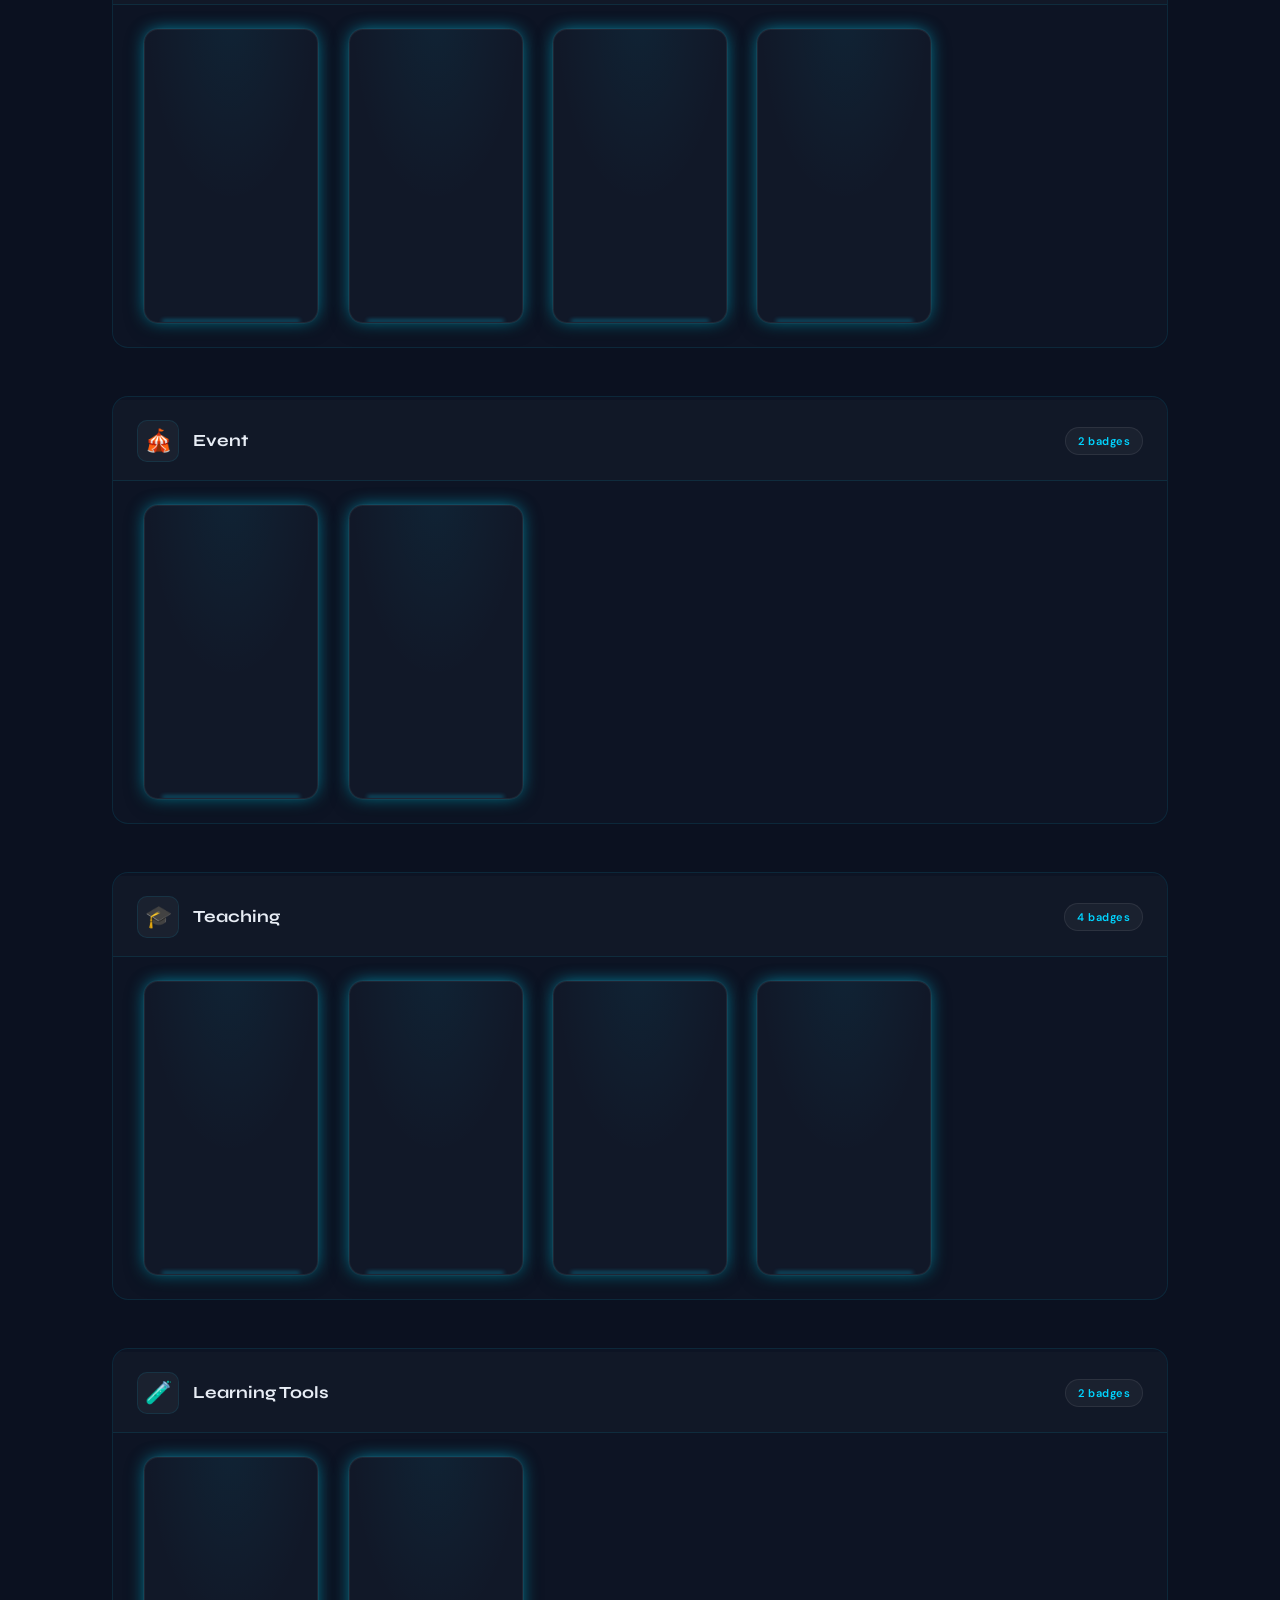
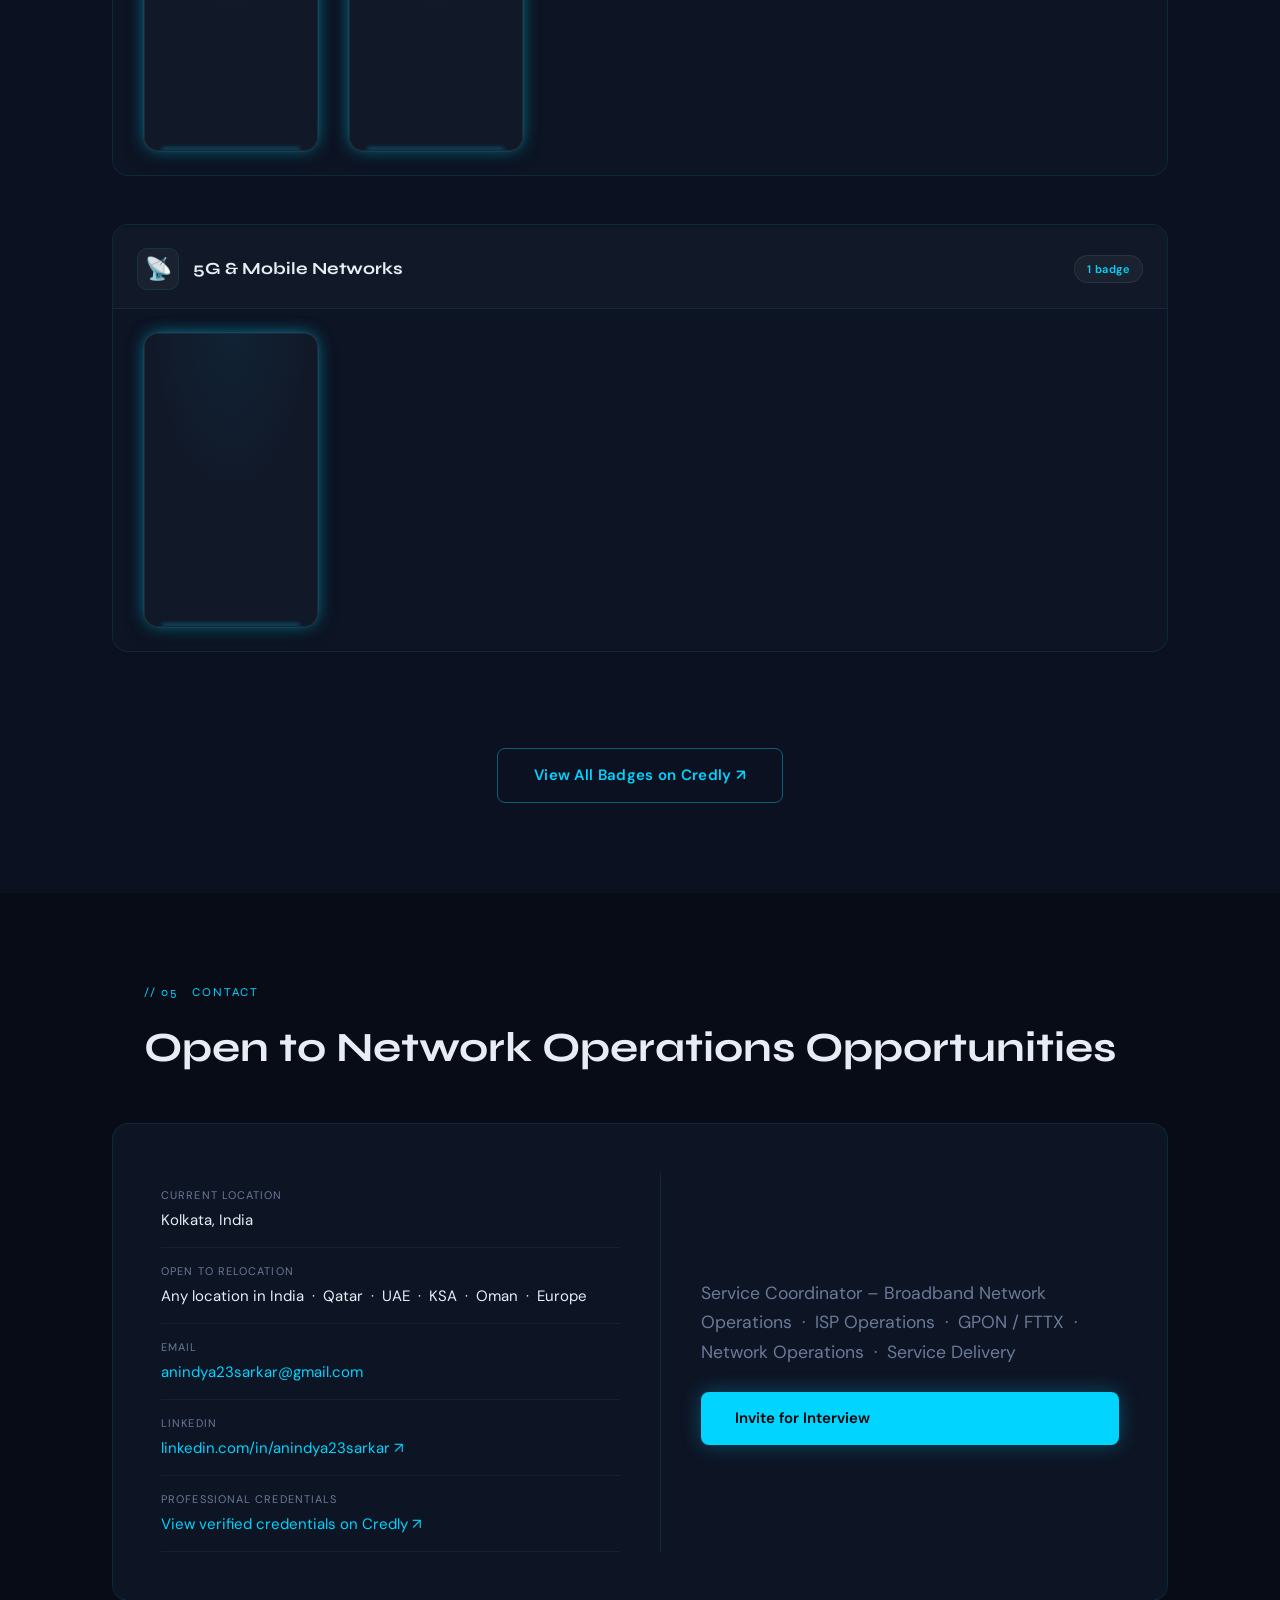
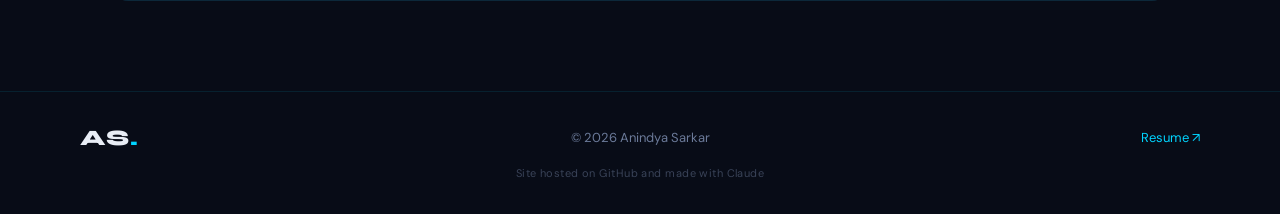
==== commit 25cfc6f0: "Add NetSense to monitoring and diagnostics tools" ====
--- a/index.html
+++ b/index.html
@@ -329,6 +329,7 @@
         <span class="tools-row-label">📡 Monitoring &amp; Diagnostics</span>
         <div class="tools-pills">
           <span class="tool-pill">PRTG</span>
+          <span class="tool-pill">NetSense</span>
           <span class="tool-pill">Wireshark</span>
           <span class="tool-pill">Network Performance Monitoring</span>
           <span class="tool-pill">Network Fault Isolation</span>
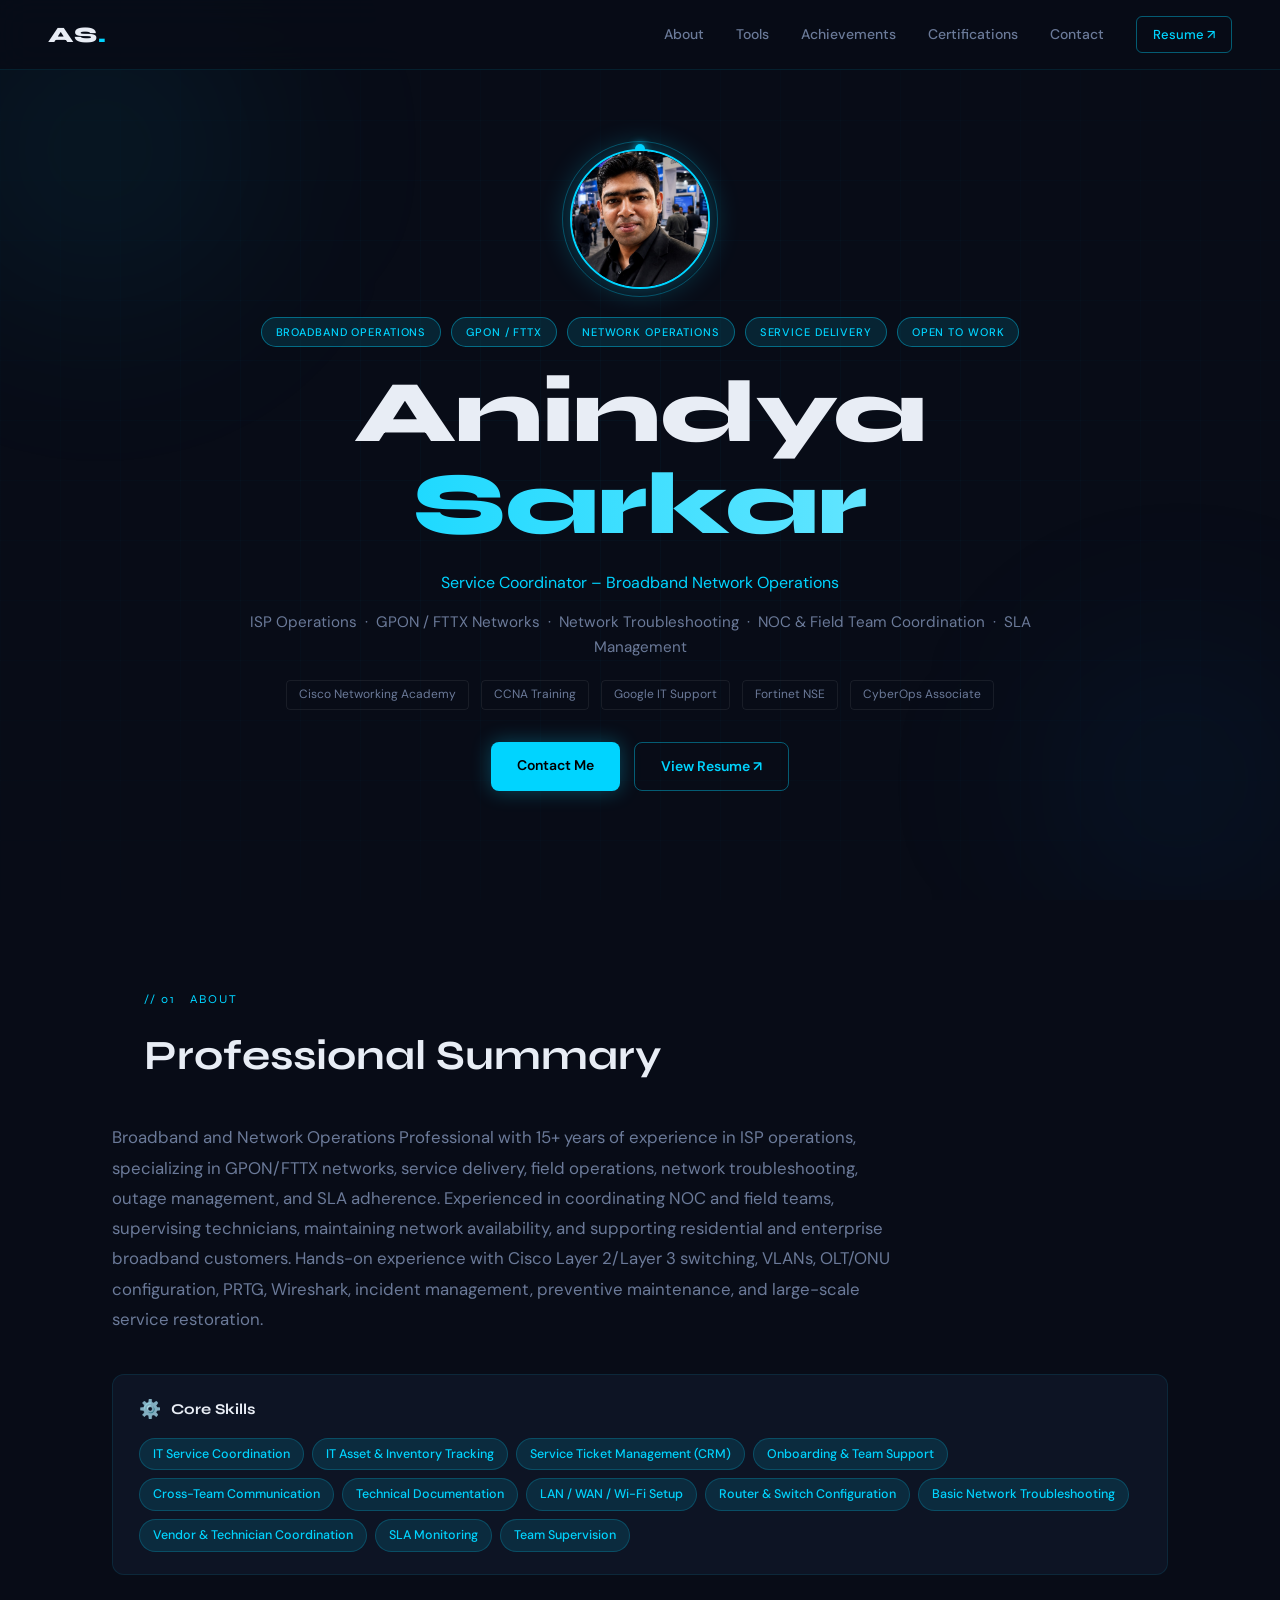
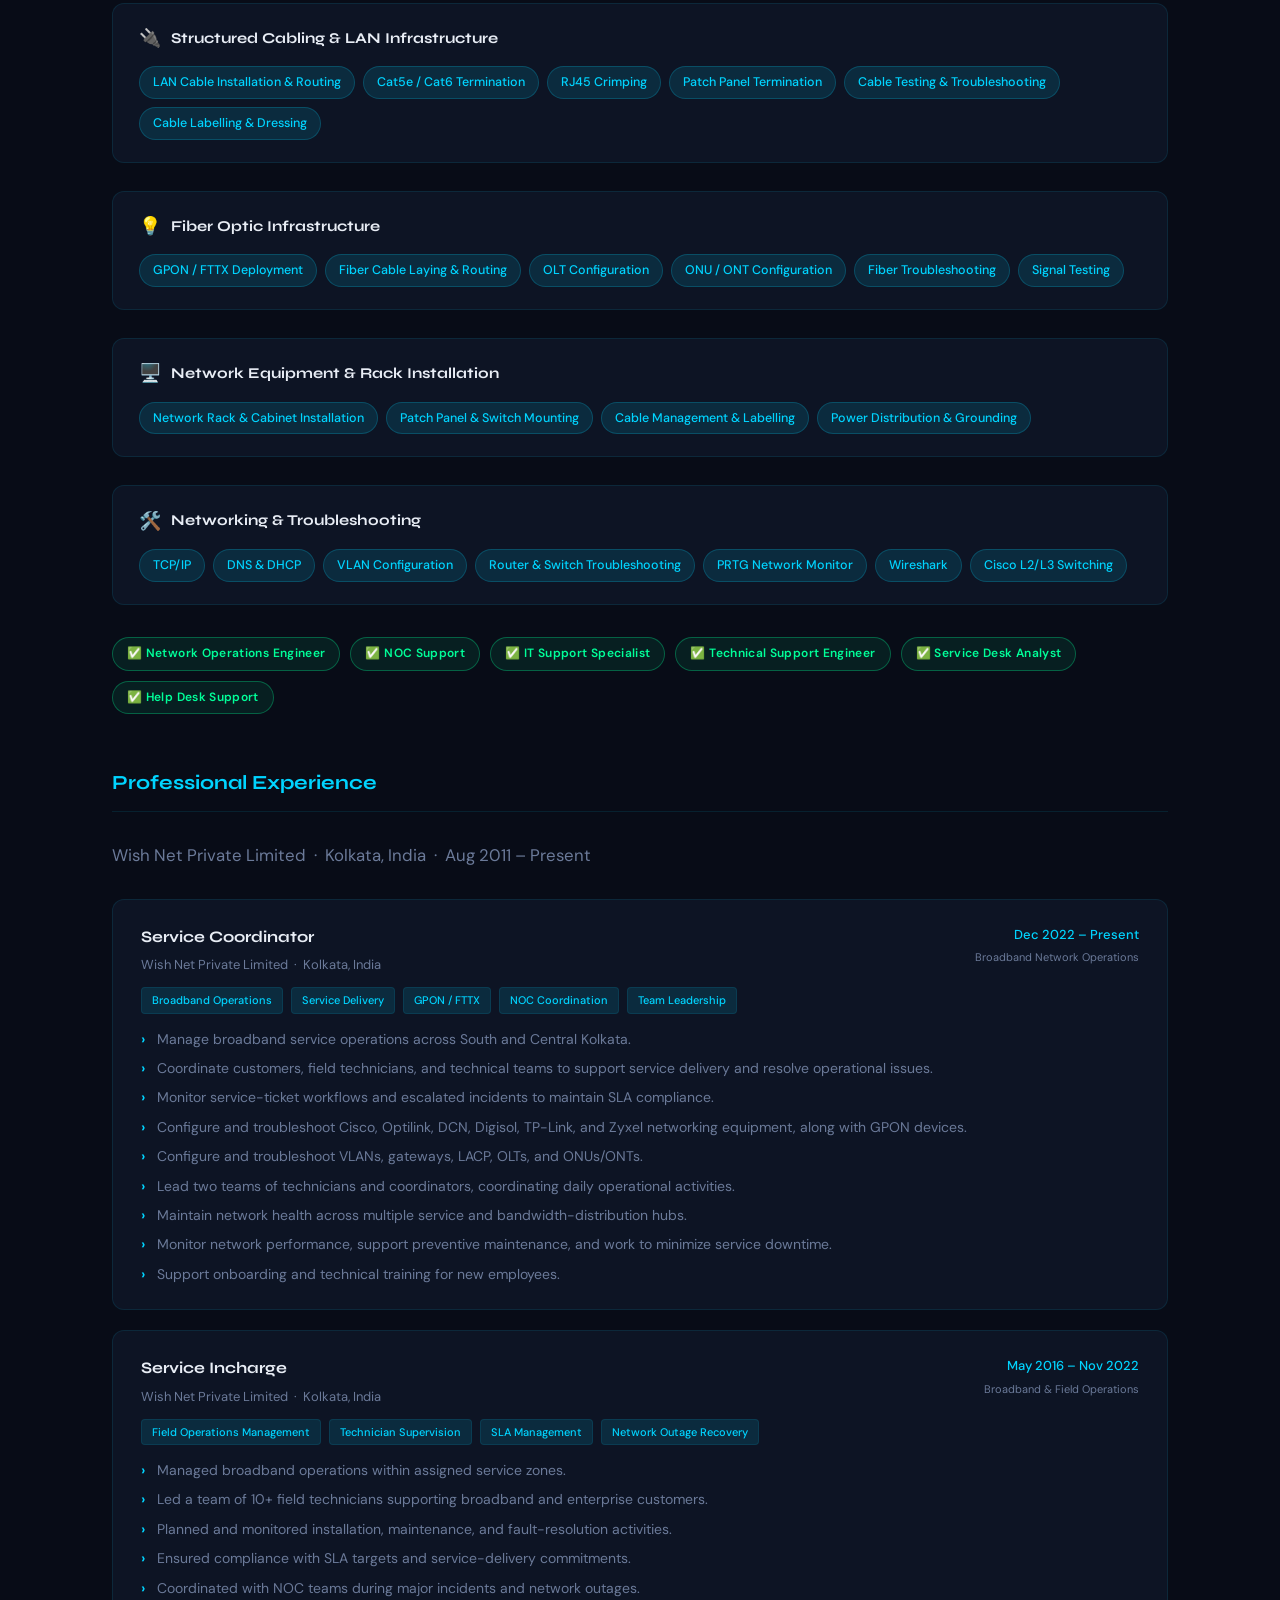
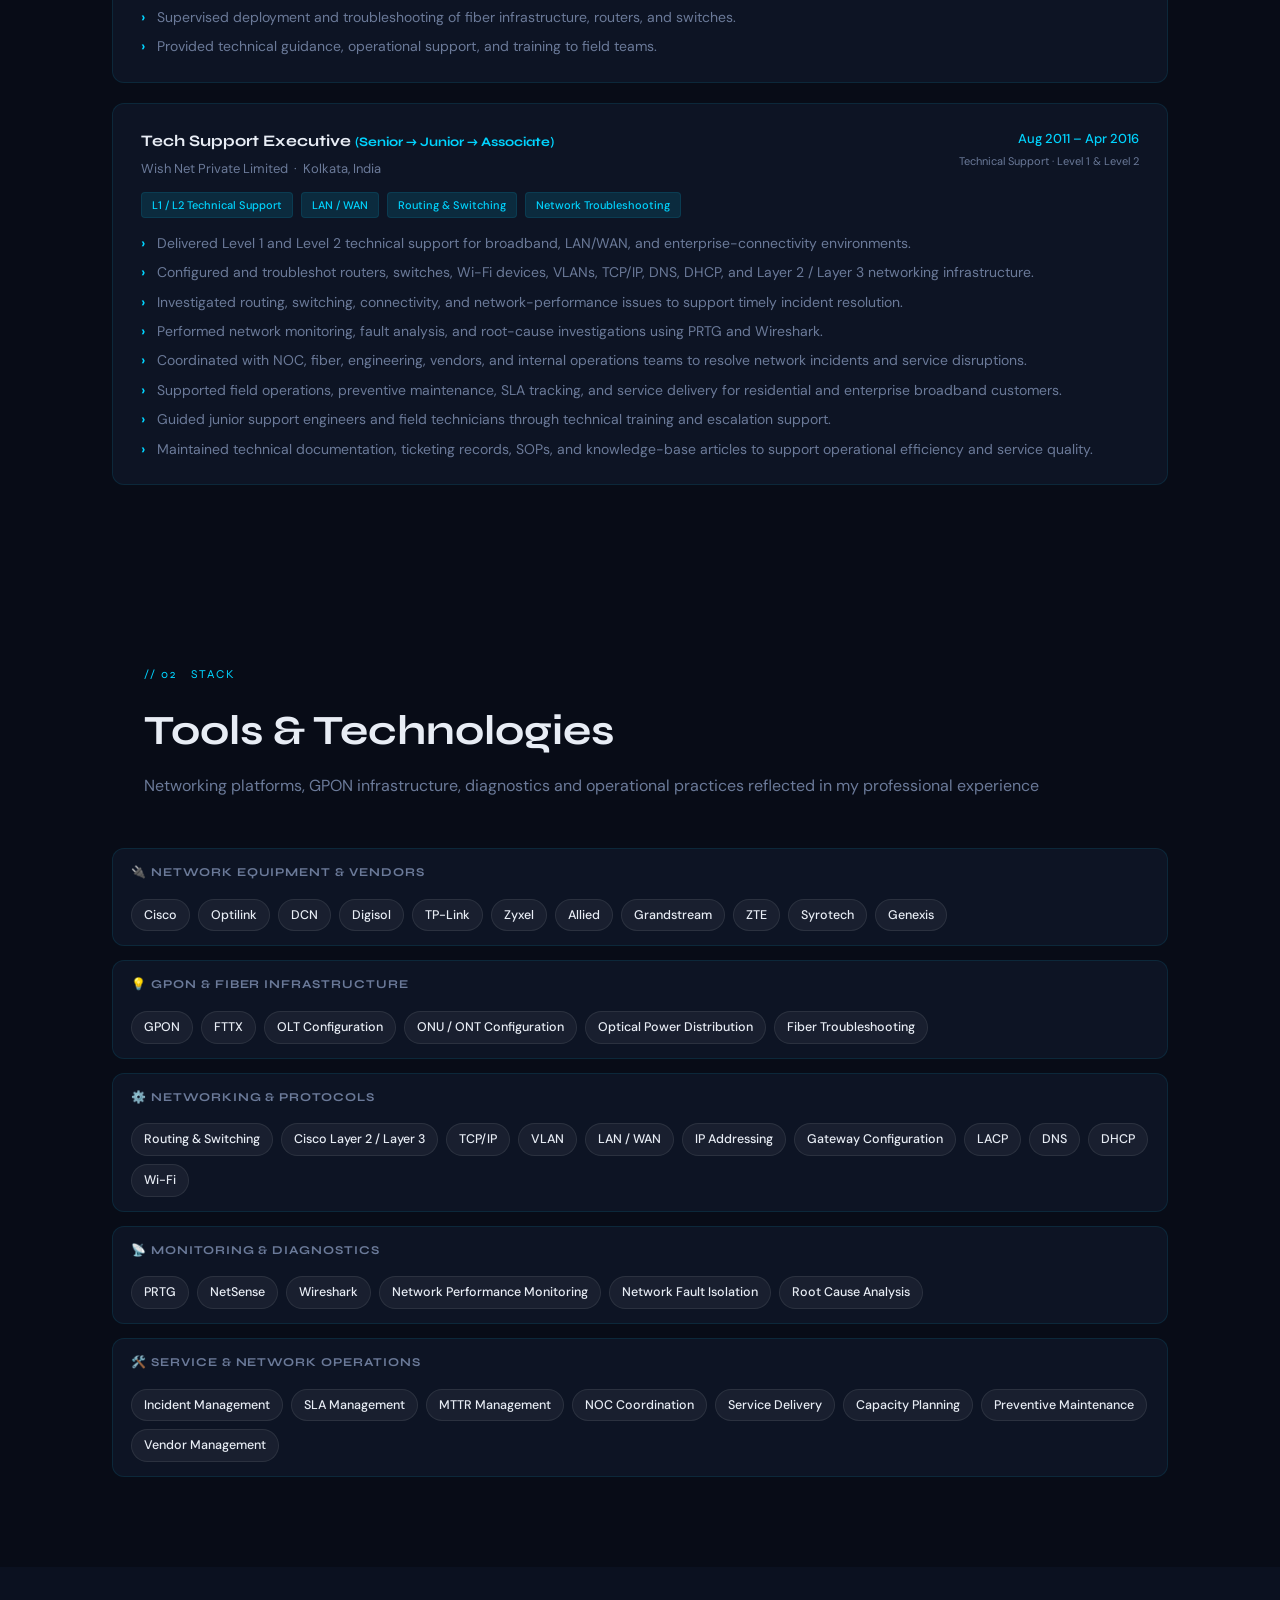
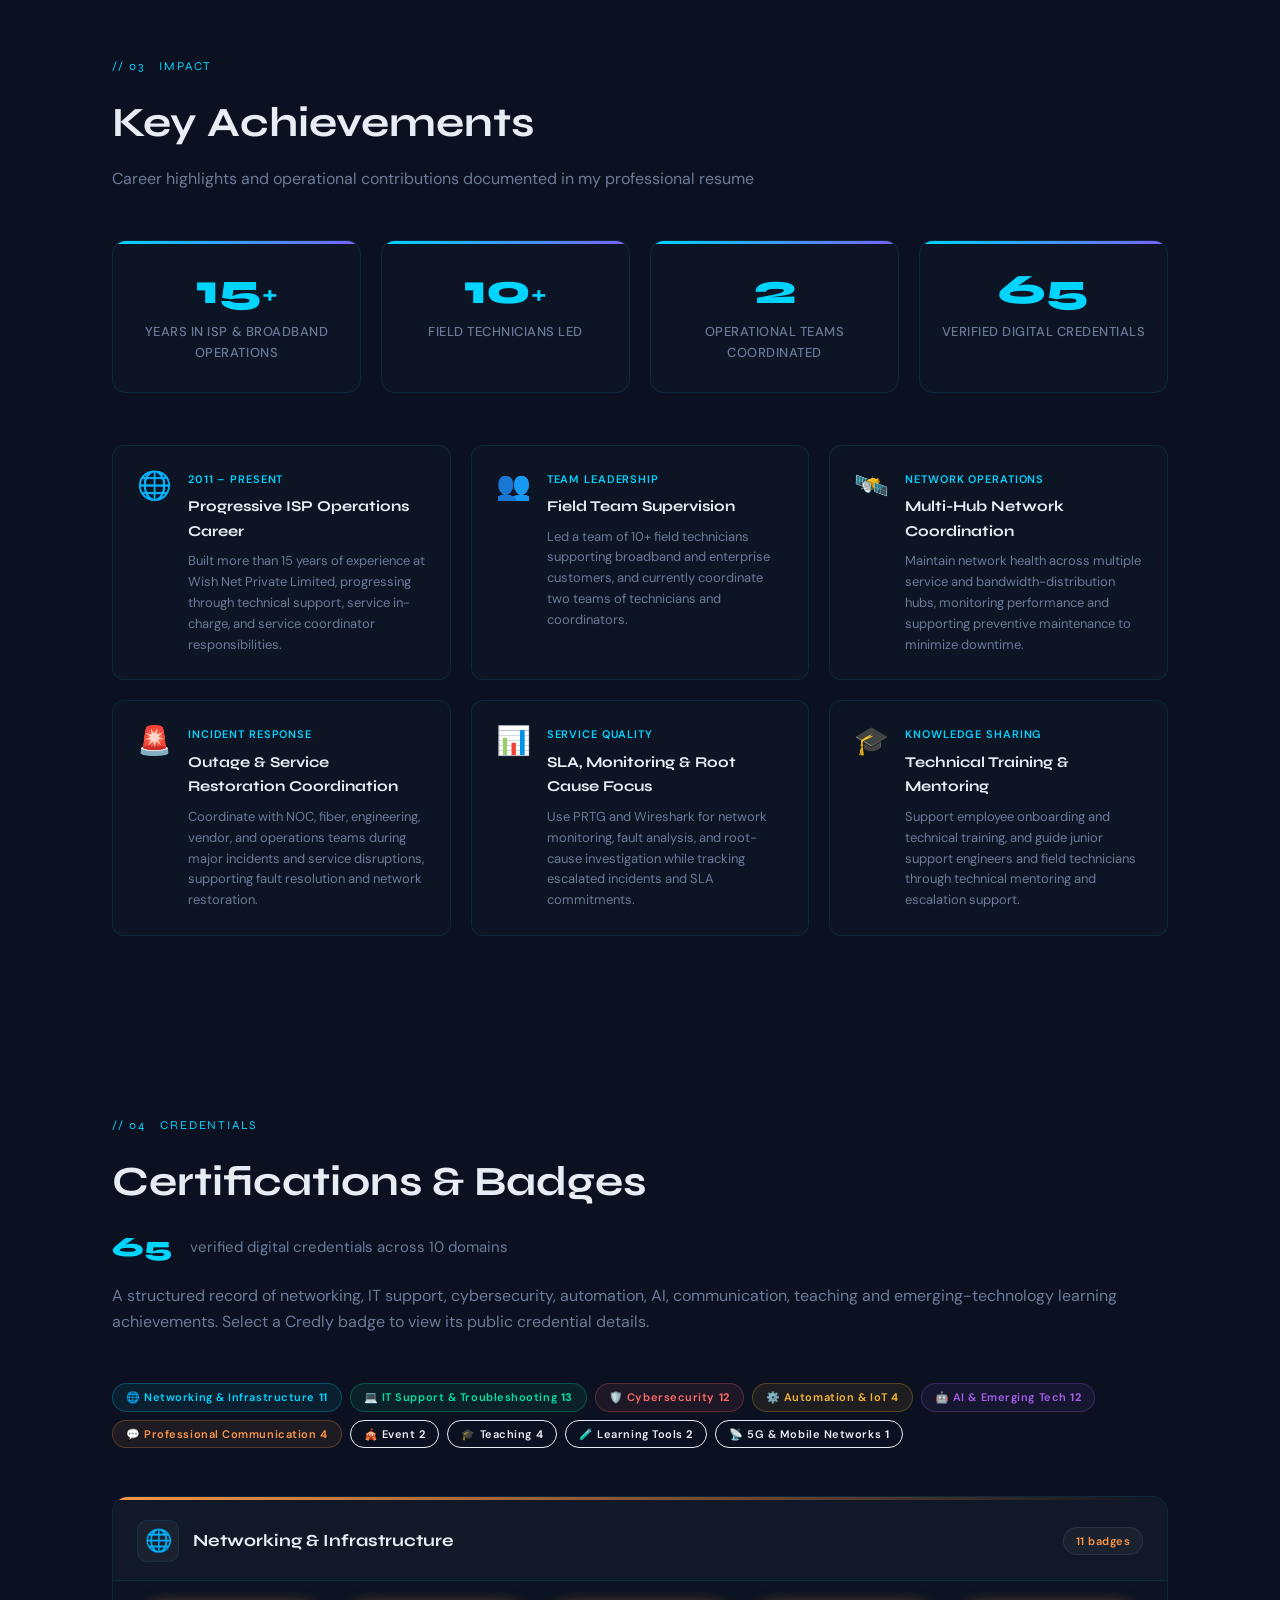
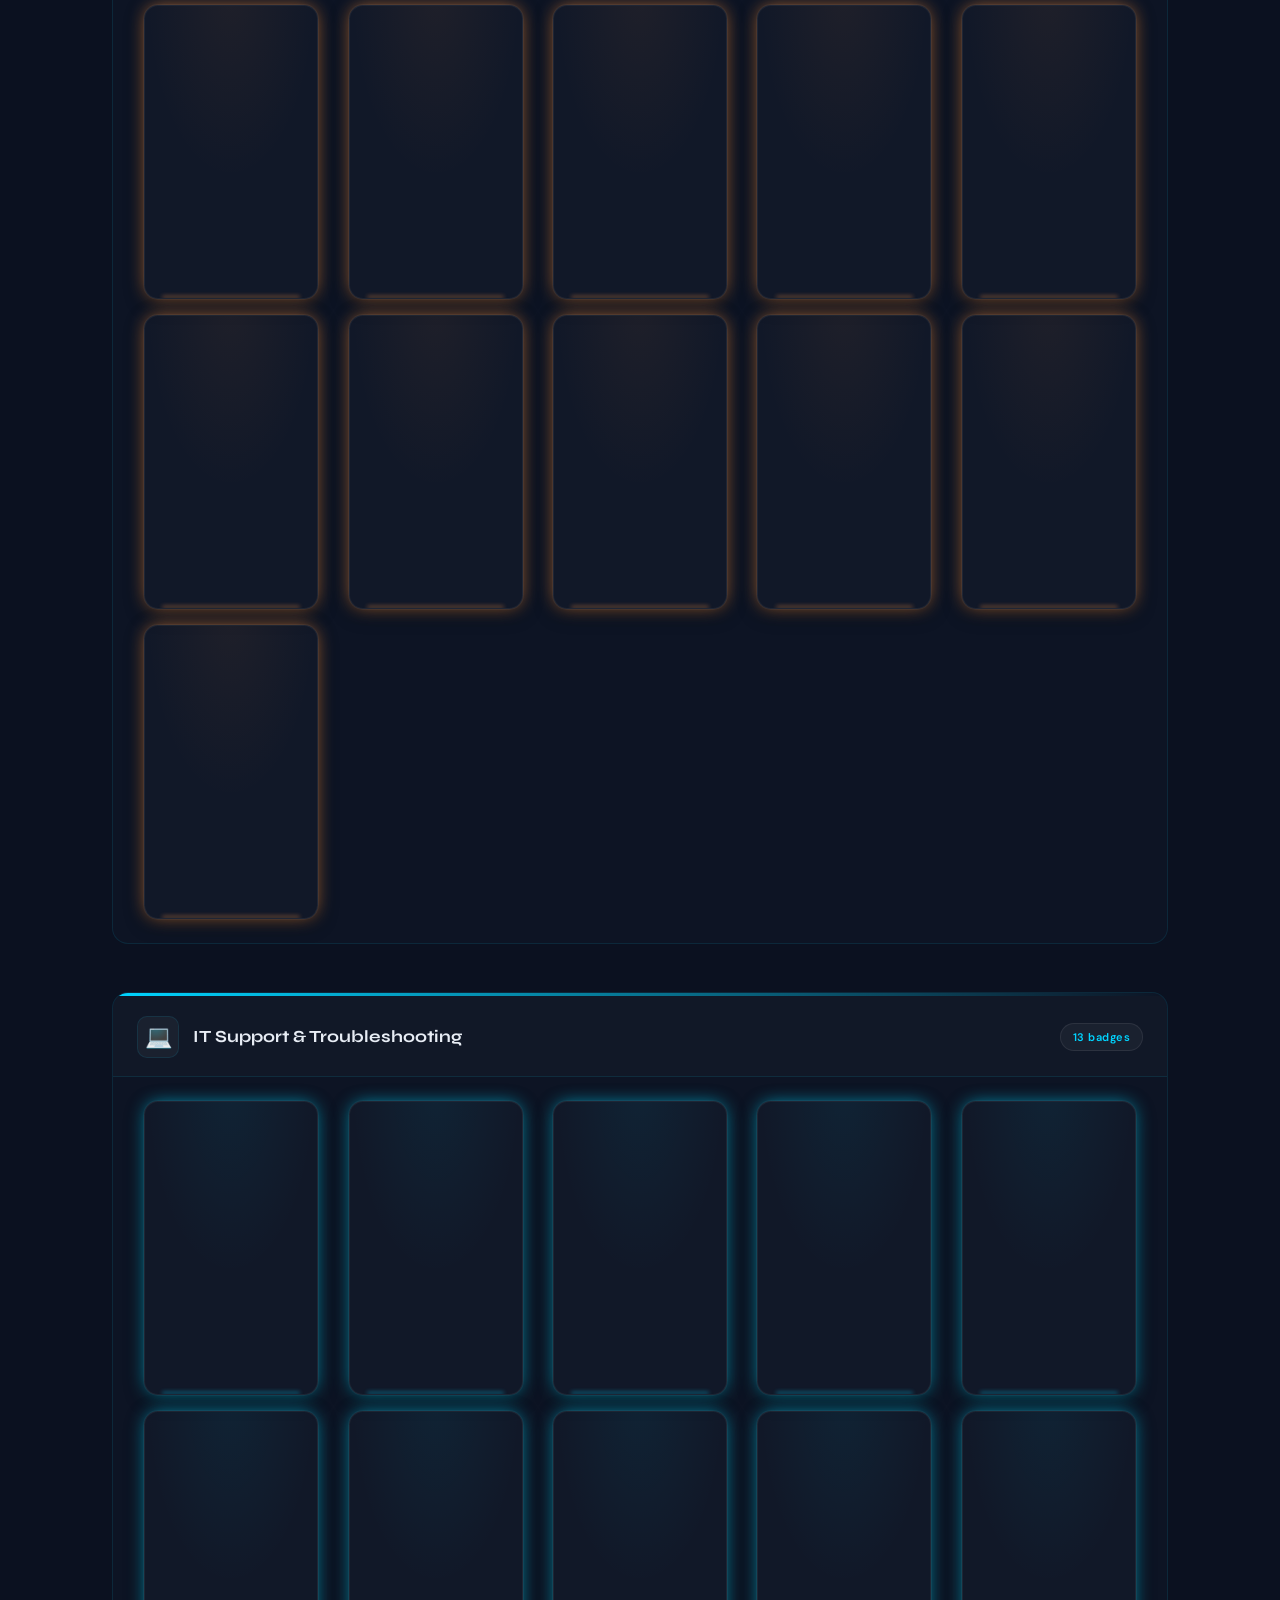
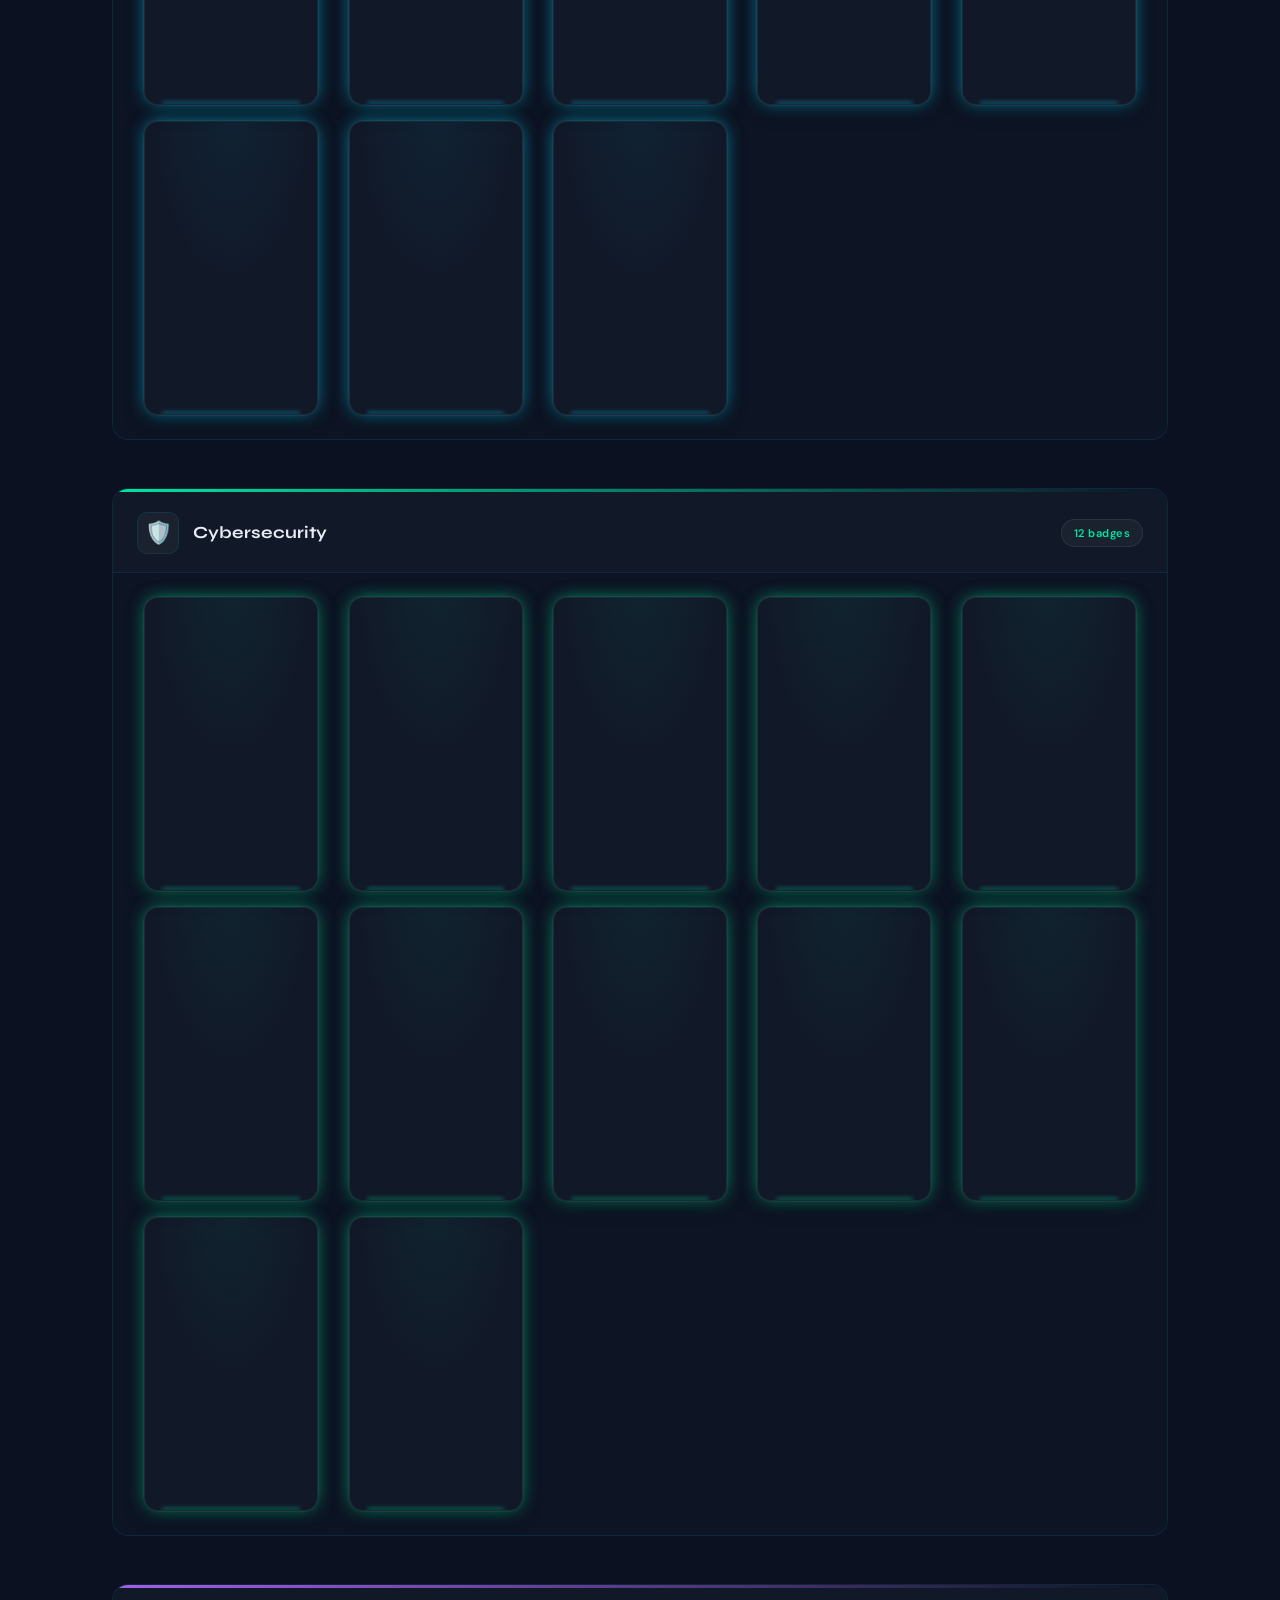
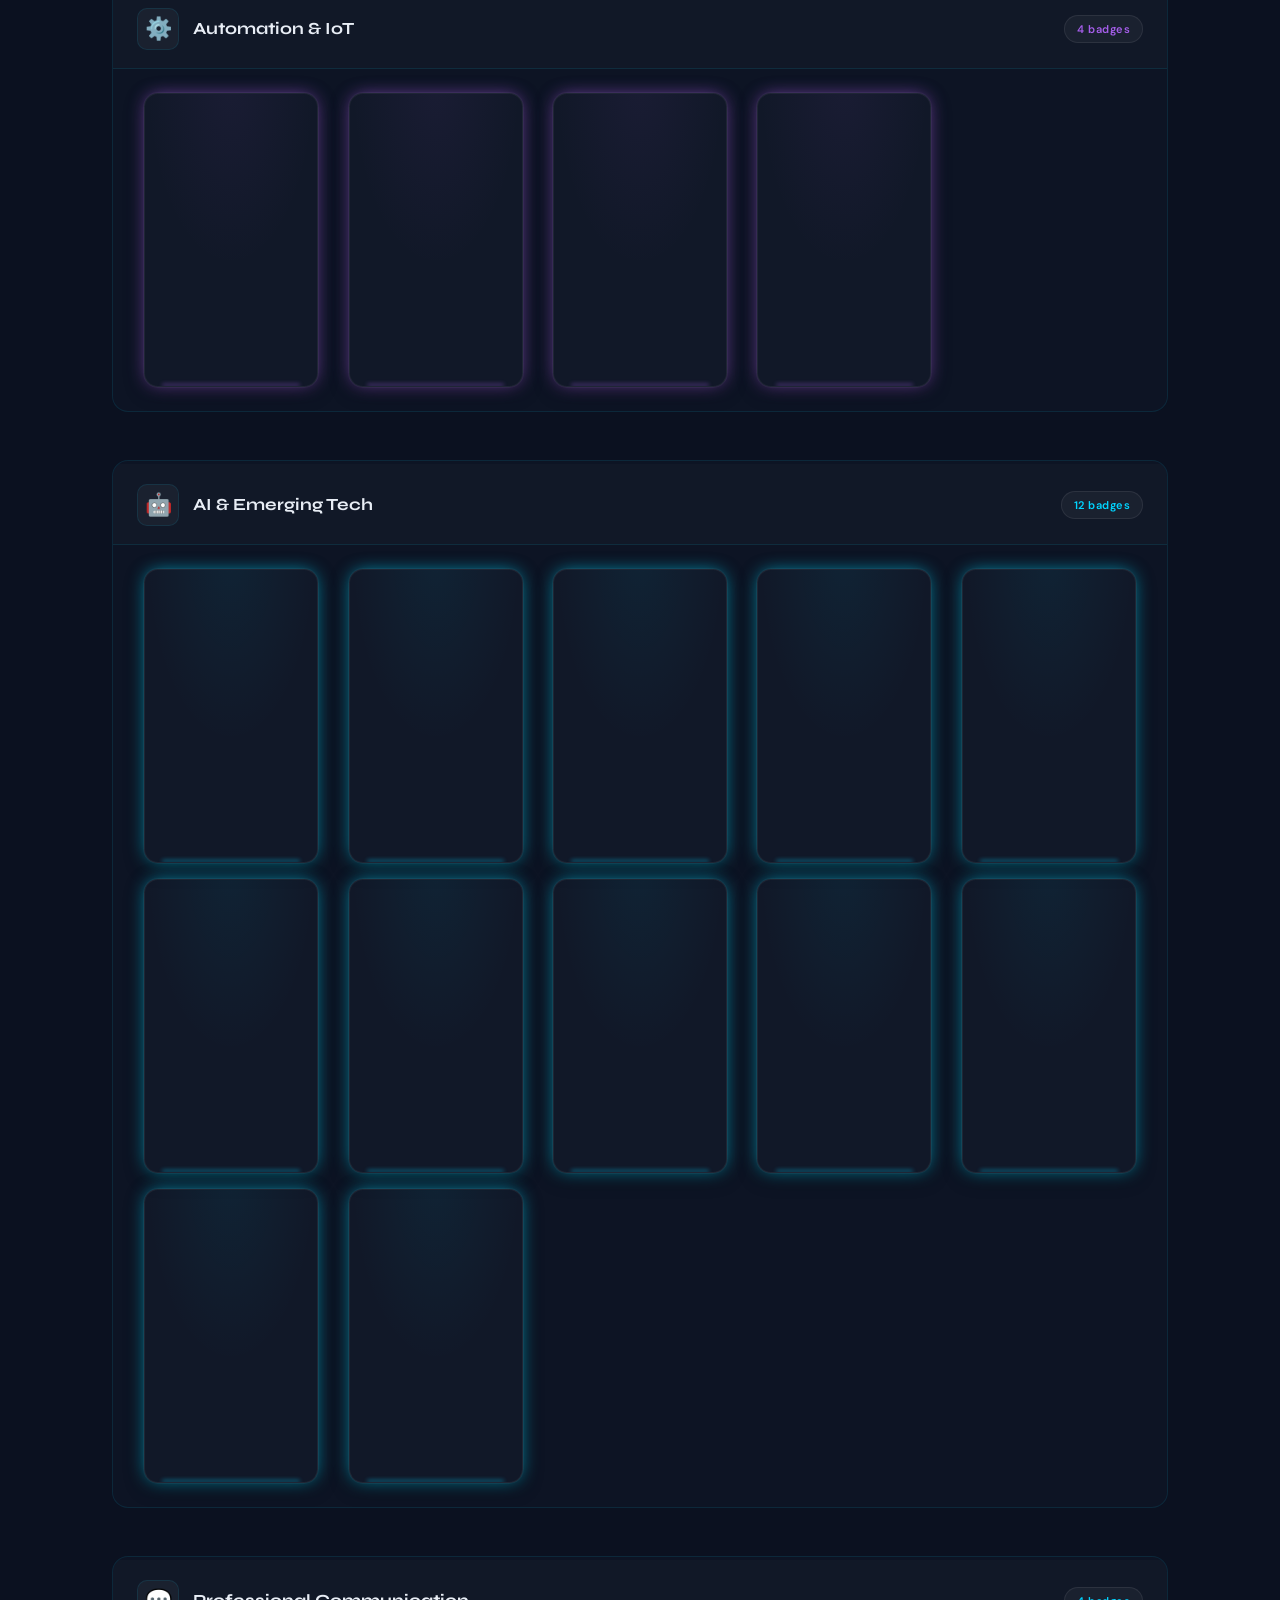
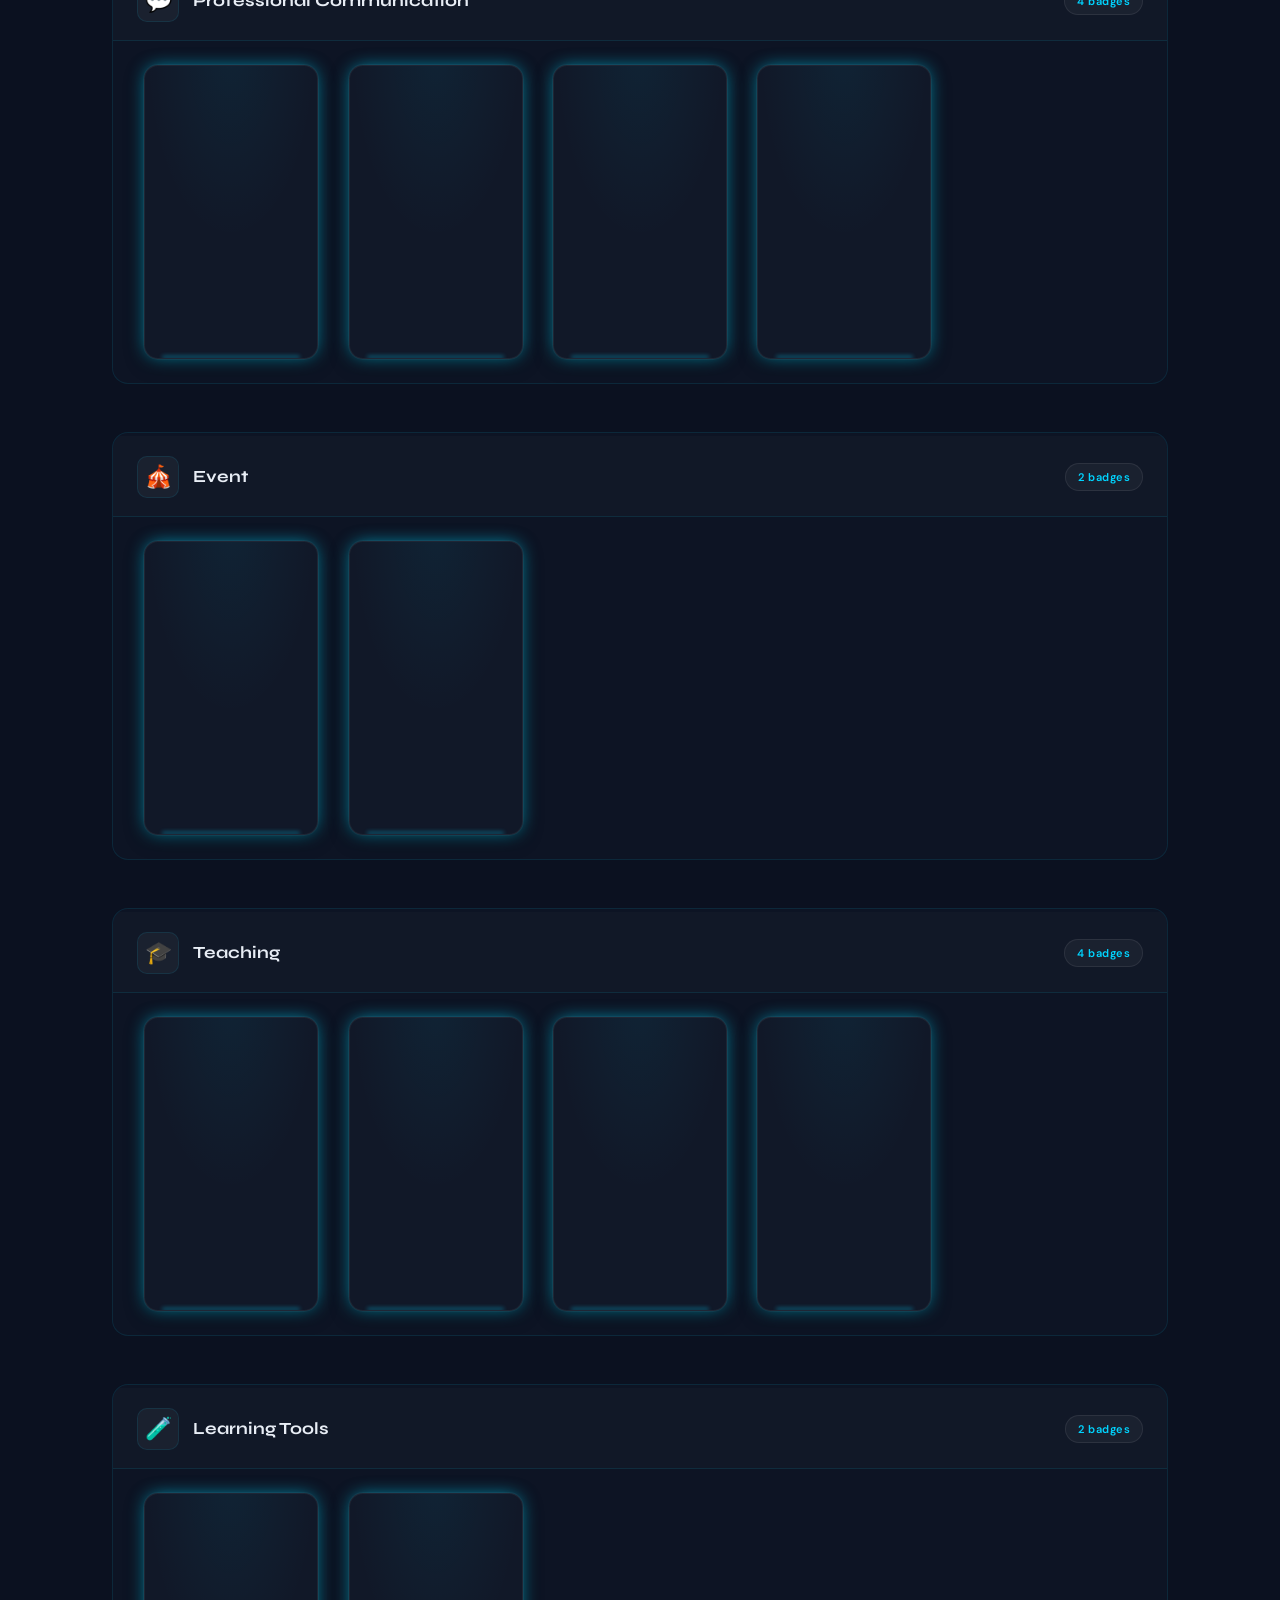
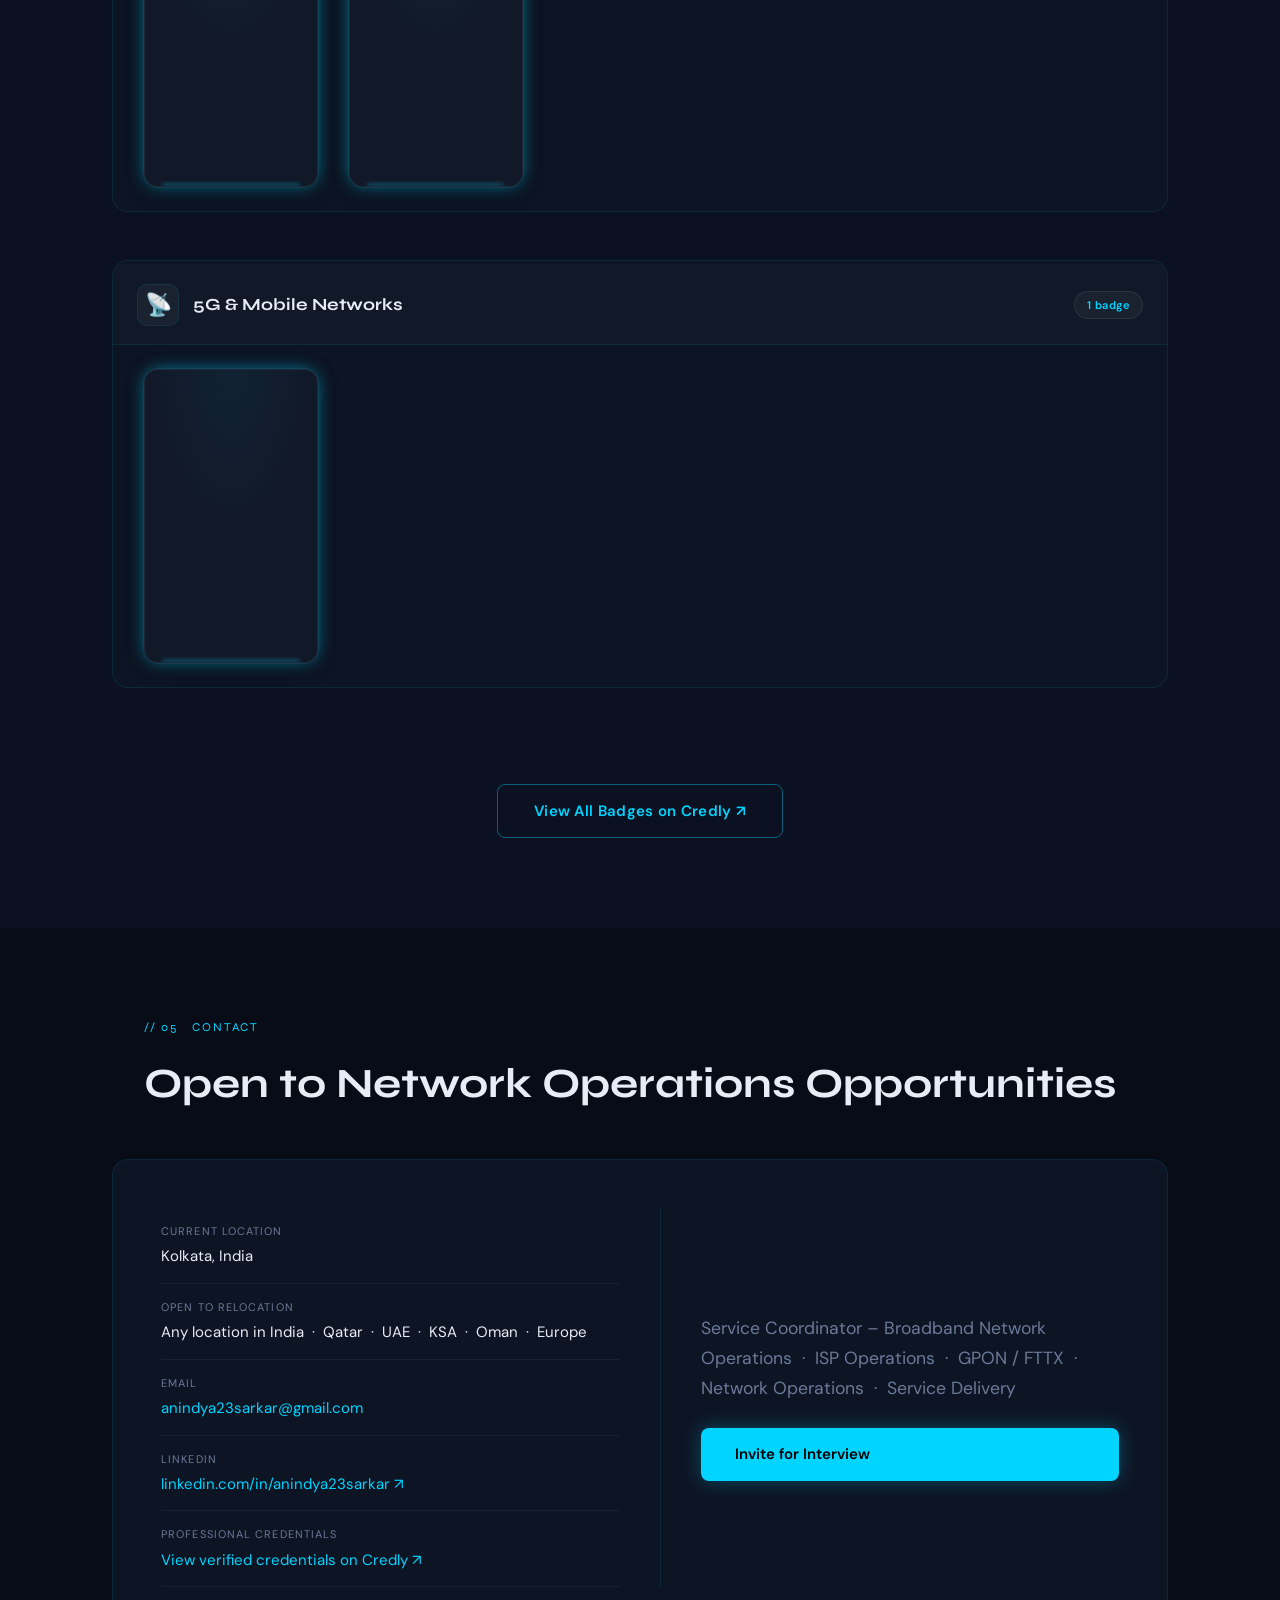
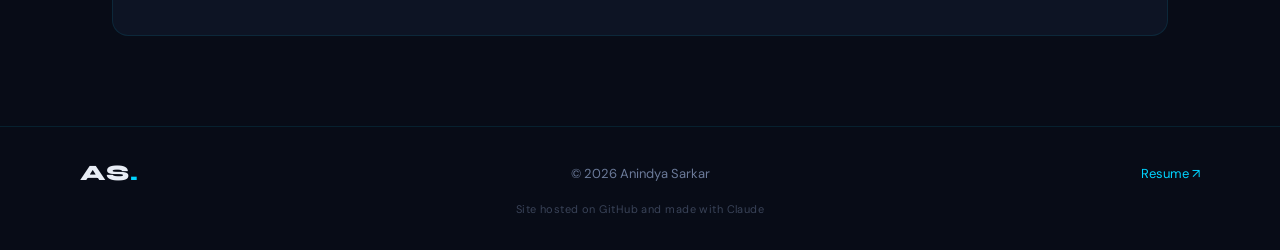
==== commit 01415ad2: "Add network equipment vendors to portfolio" ====
--- a/index.html
+++ b/index.html
@@ -293,6 +293,10 @@
           <span class="tool-pill">TP-Link</span>
           <span class="tool-pill">Zyxel</span>
           <span class="tool-pill">Allied</span>
+          <span class="tool-pill">Grandstream</span>
+          <span class="tool-pill">ZTE</span>
+          <span class="tool-pill">Syrotech</span>
+          <span class="tool-pill">Genexis</span>
         </div>
       </div>
 
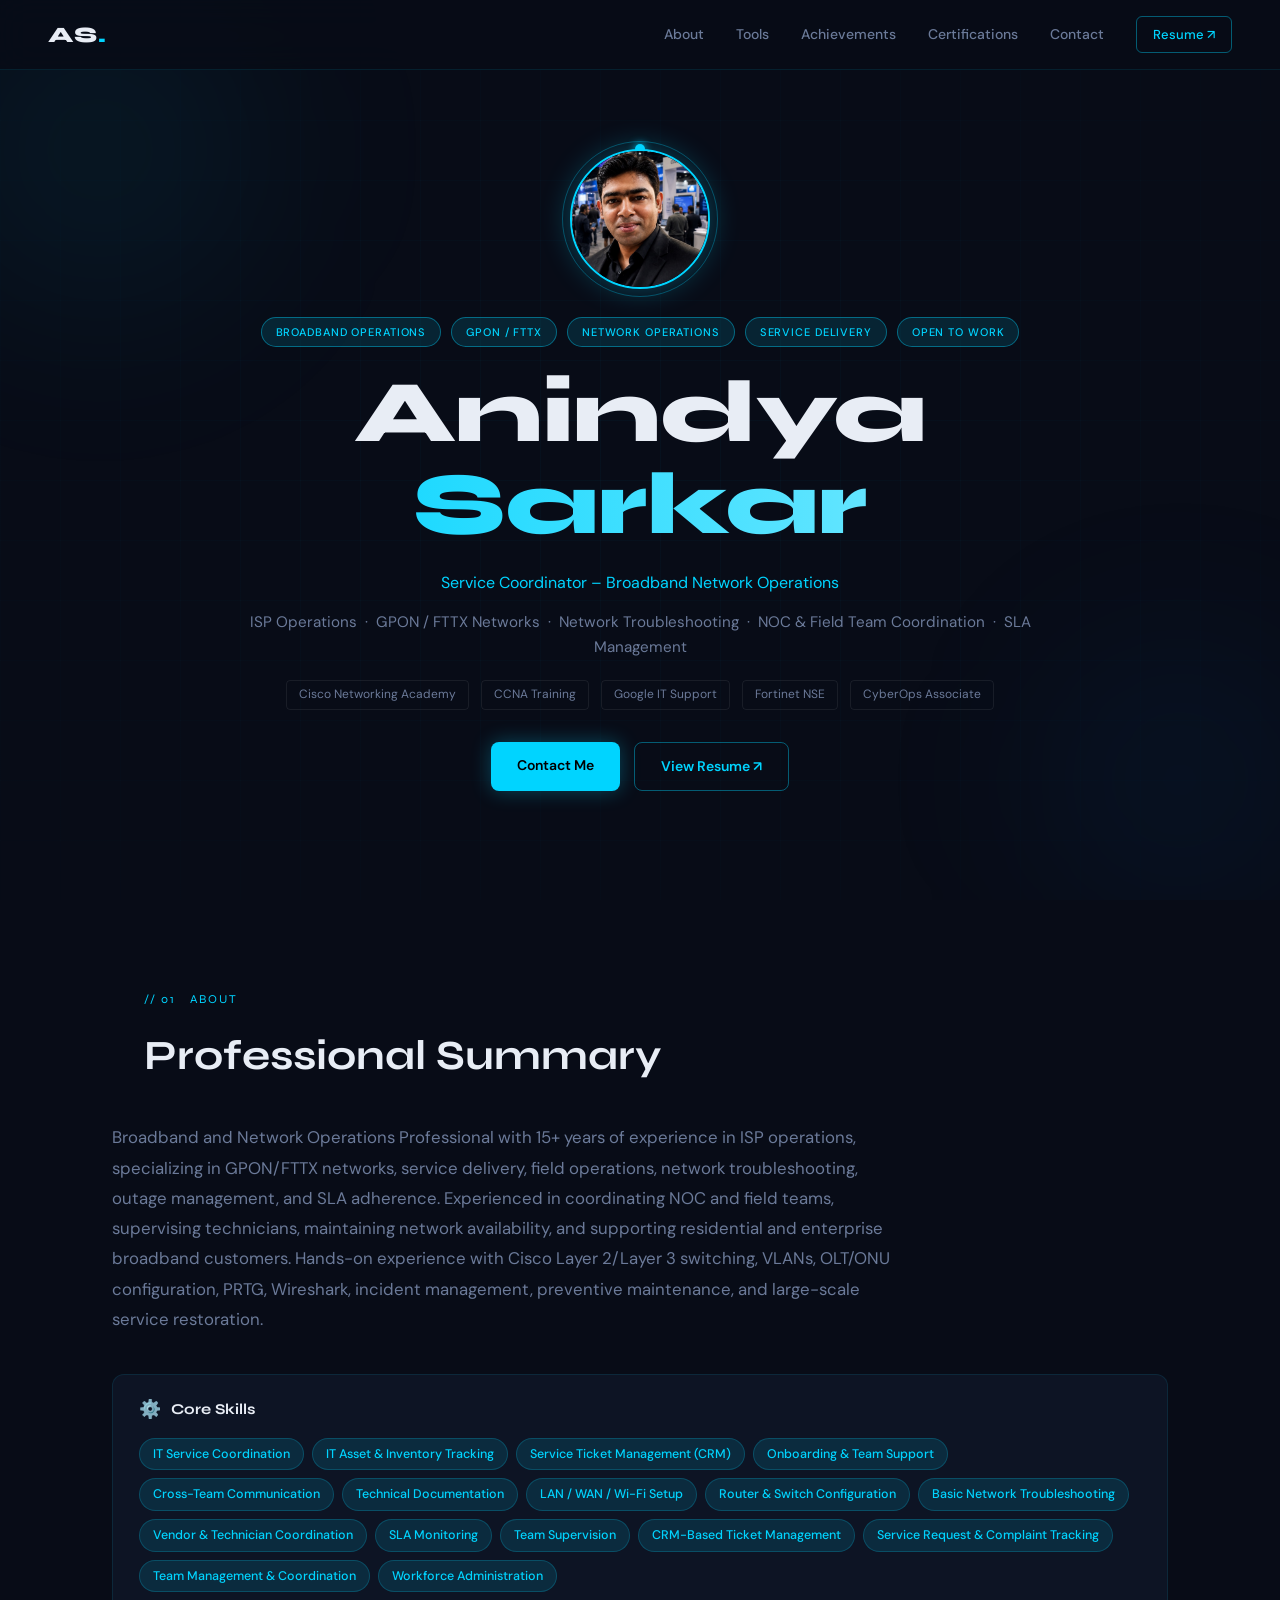
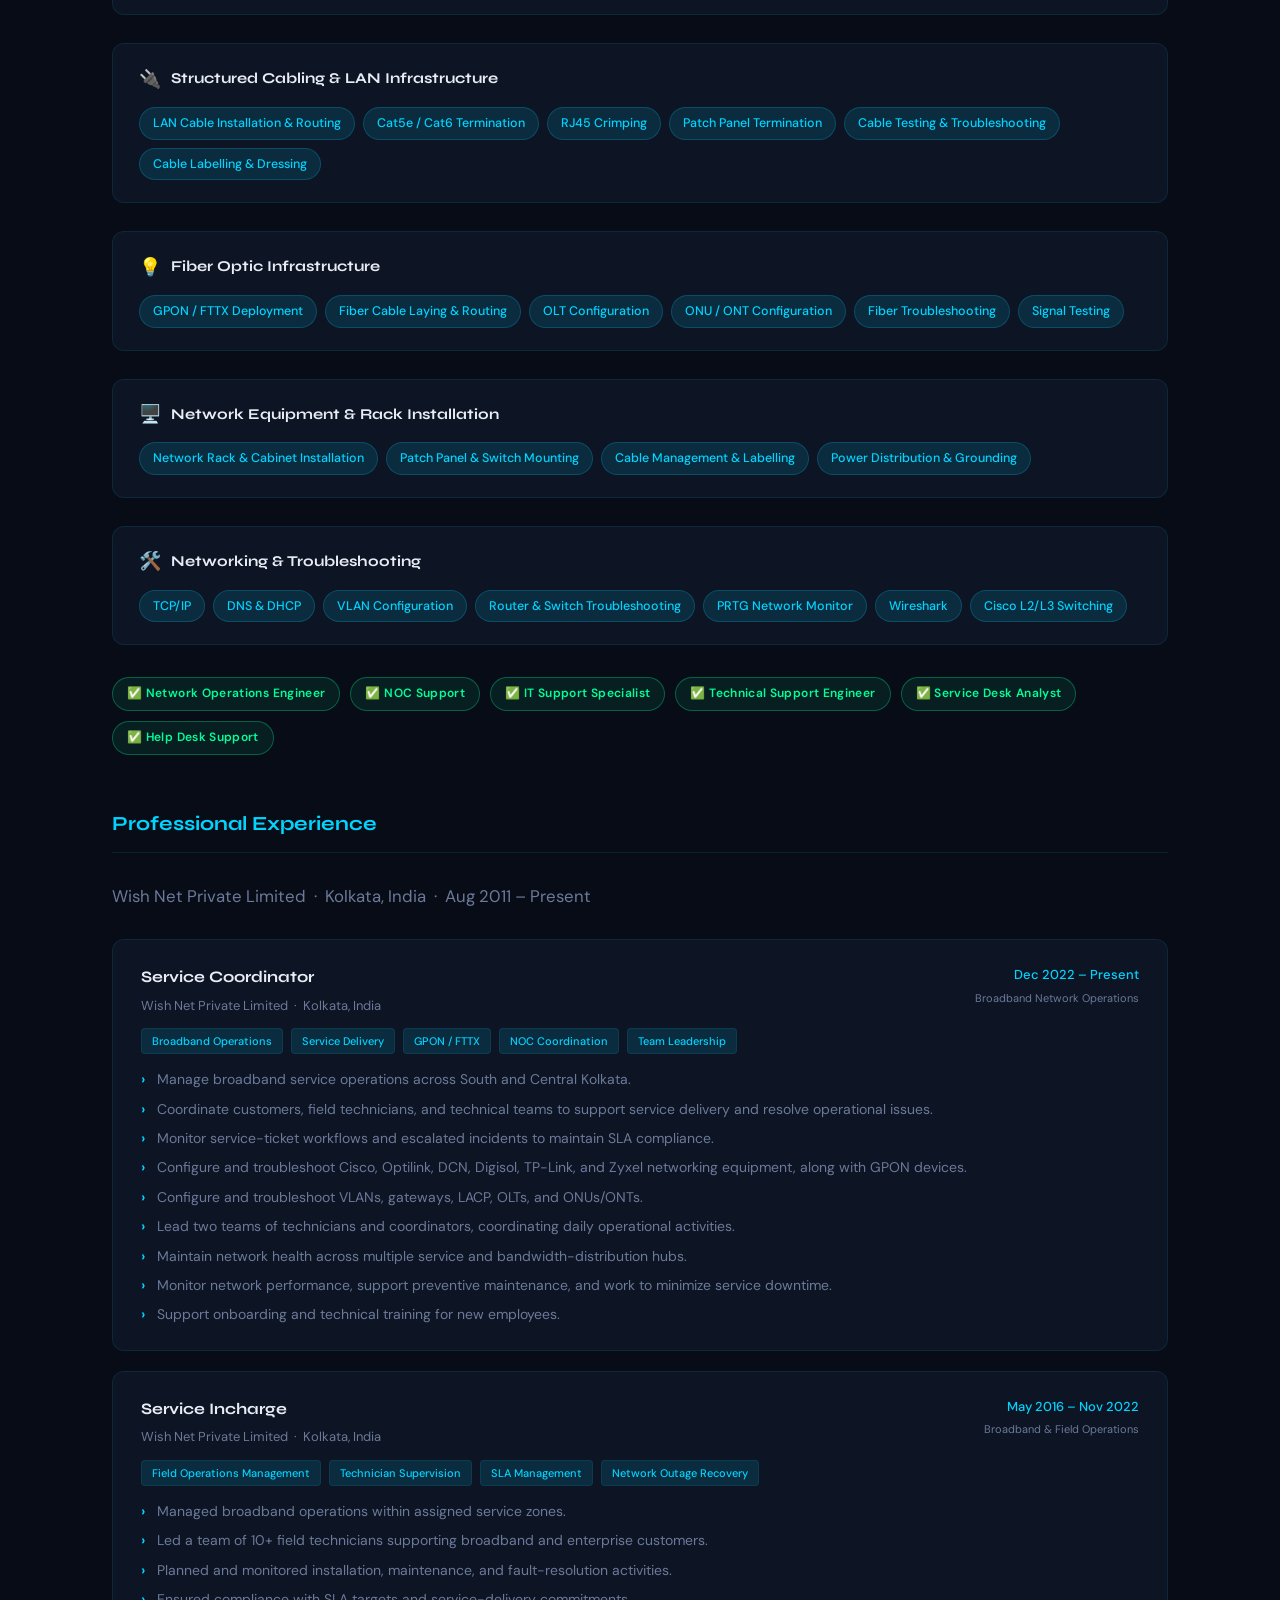
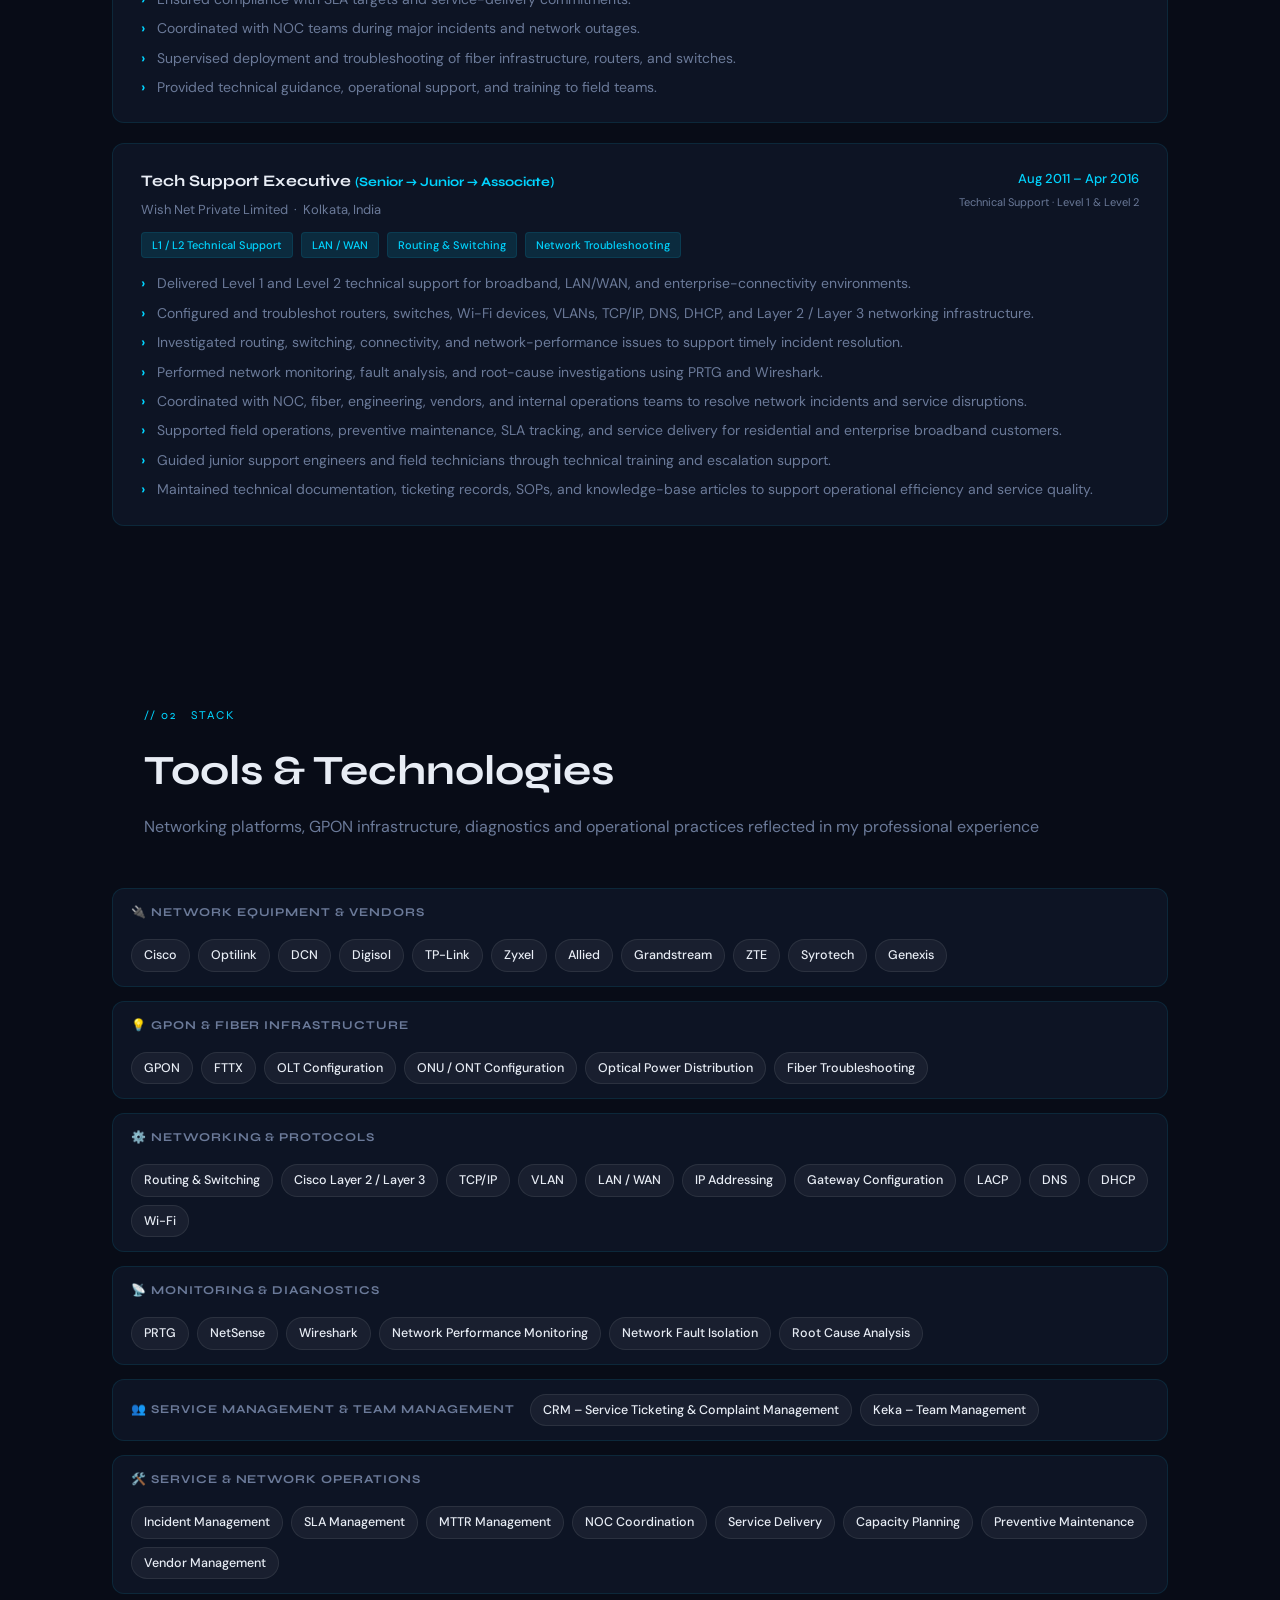
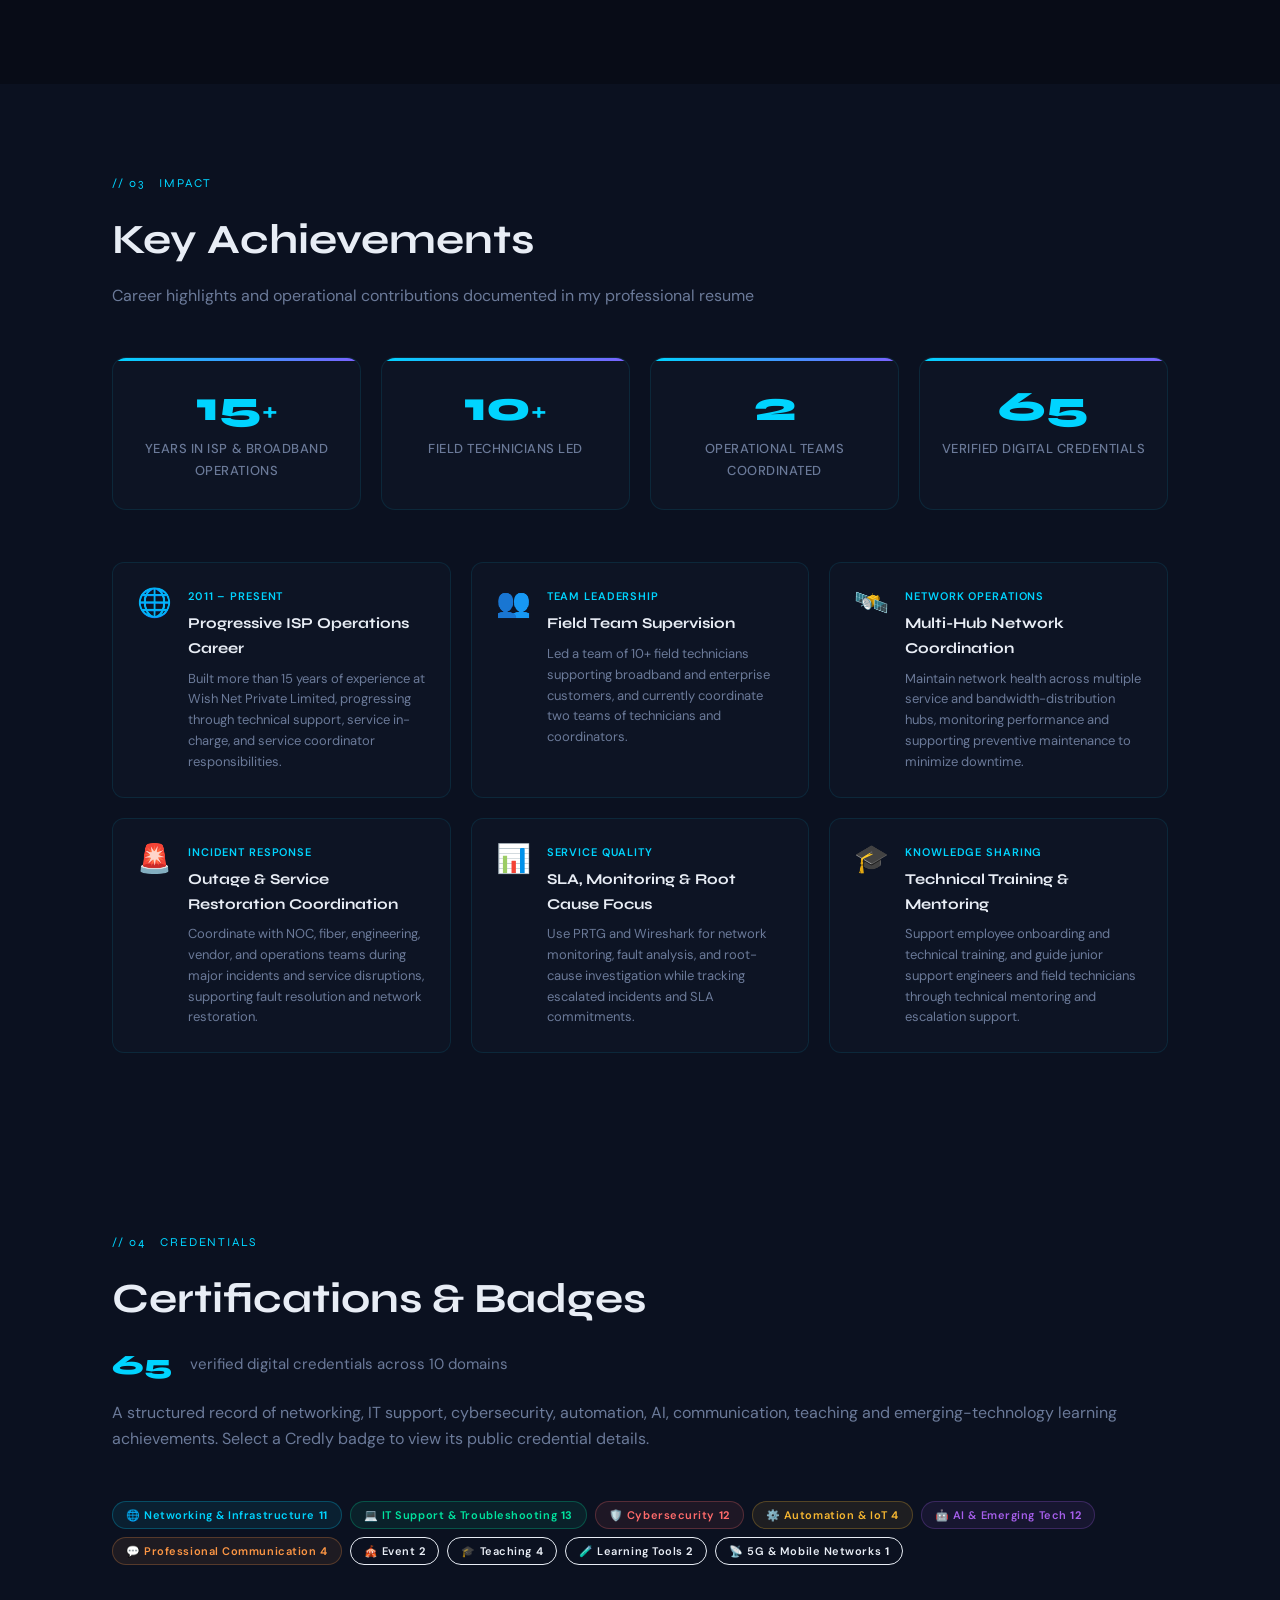
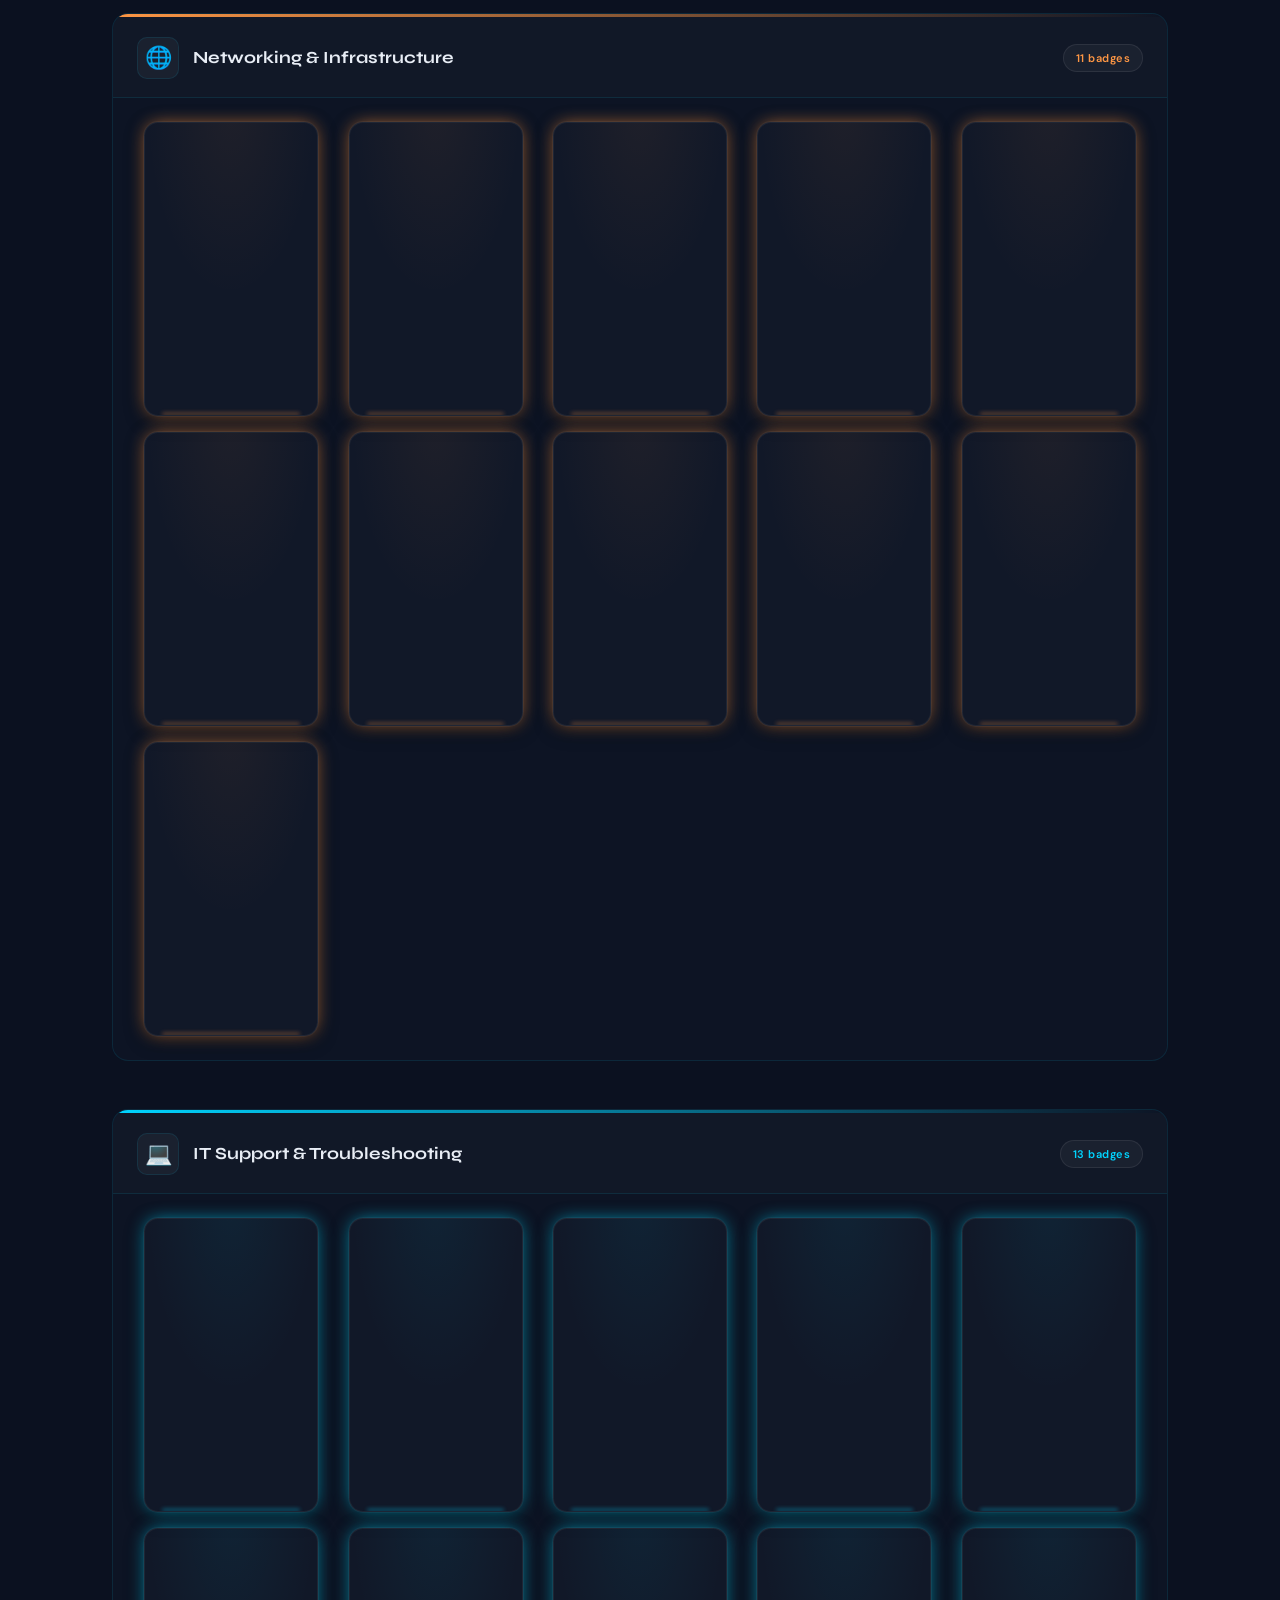
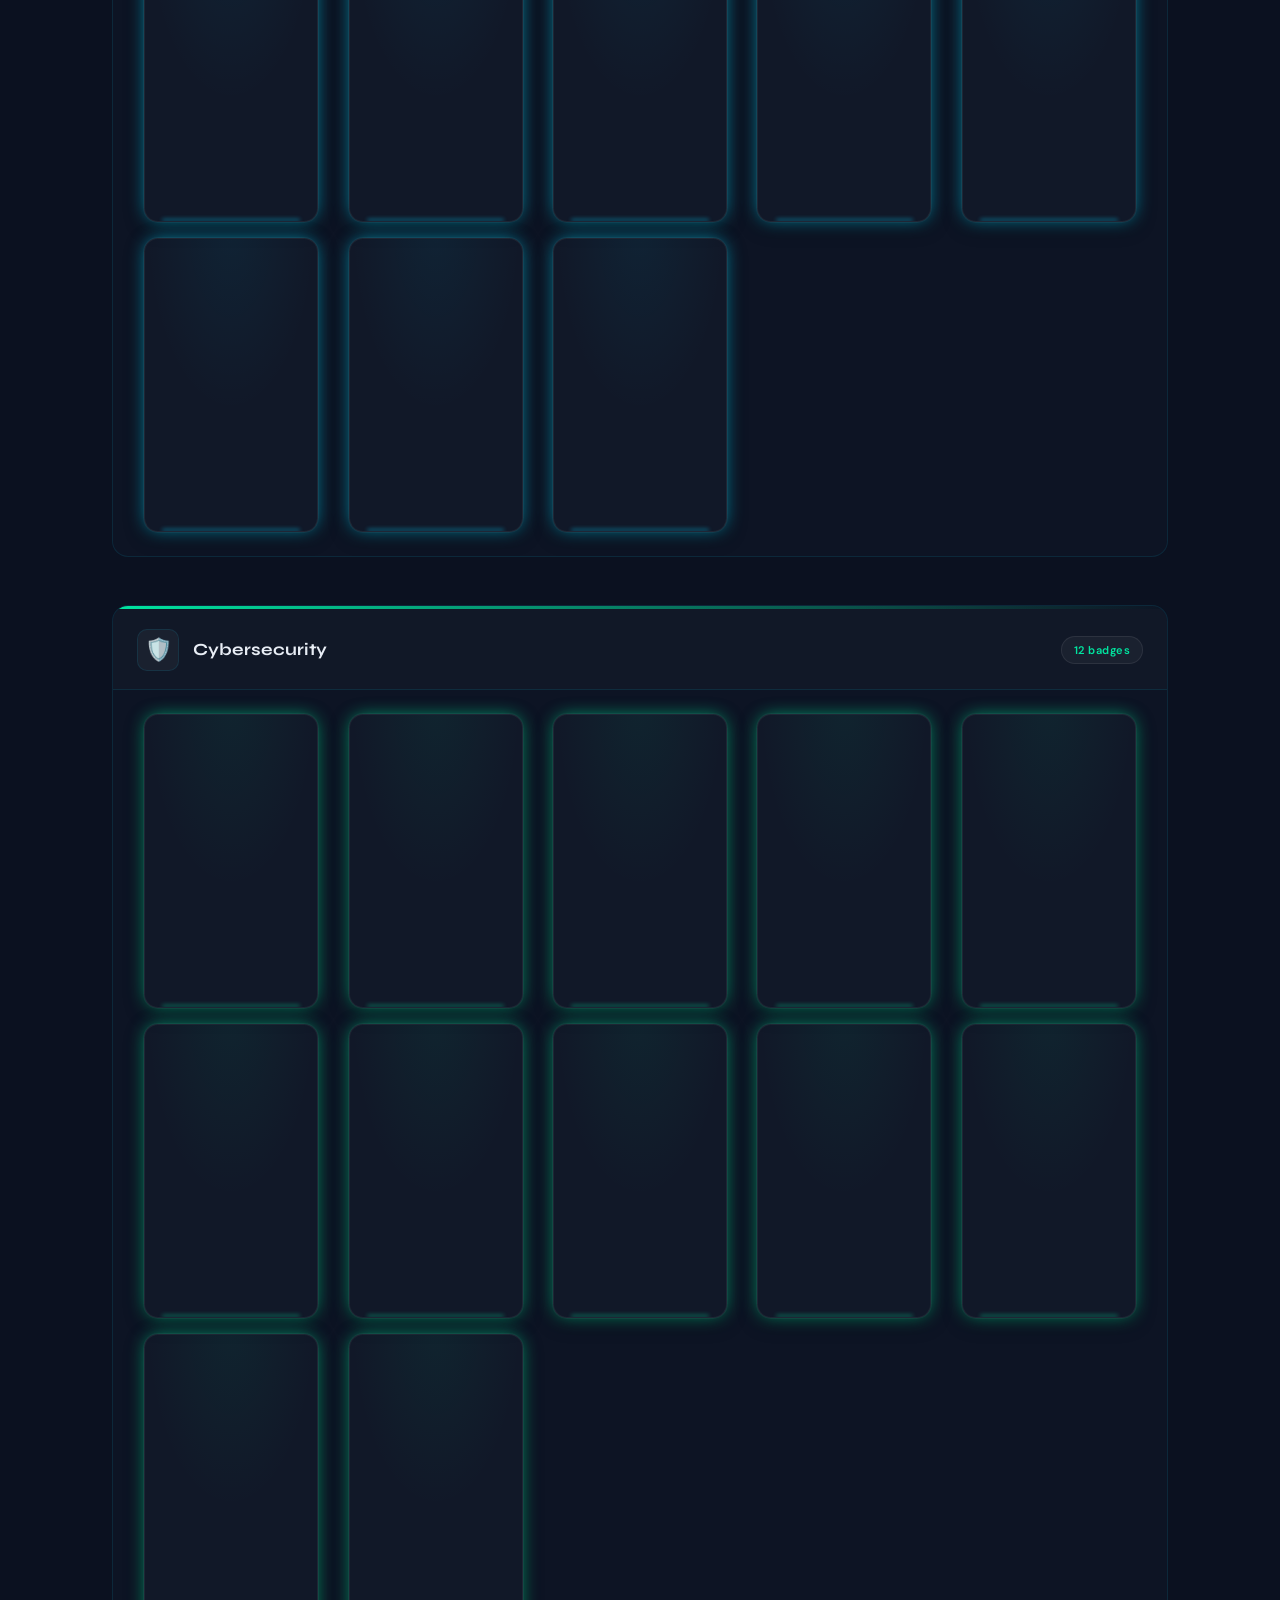
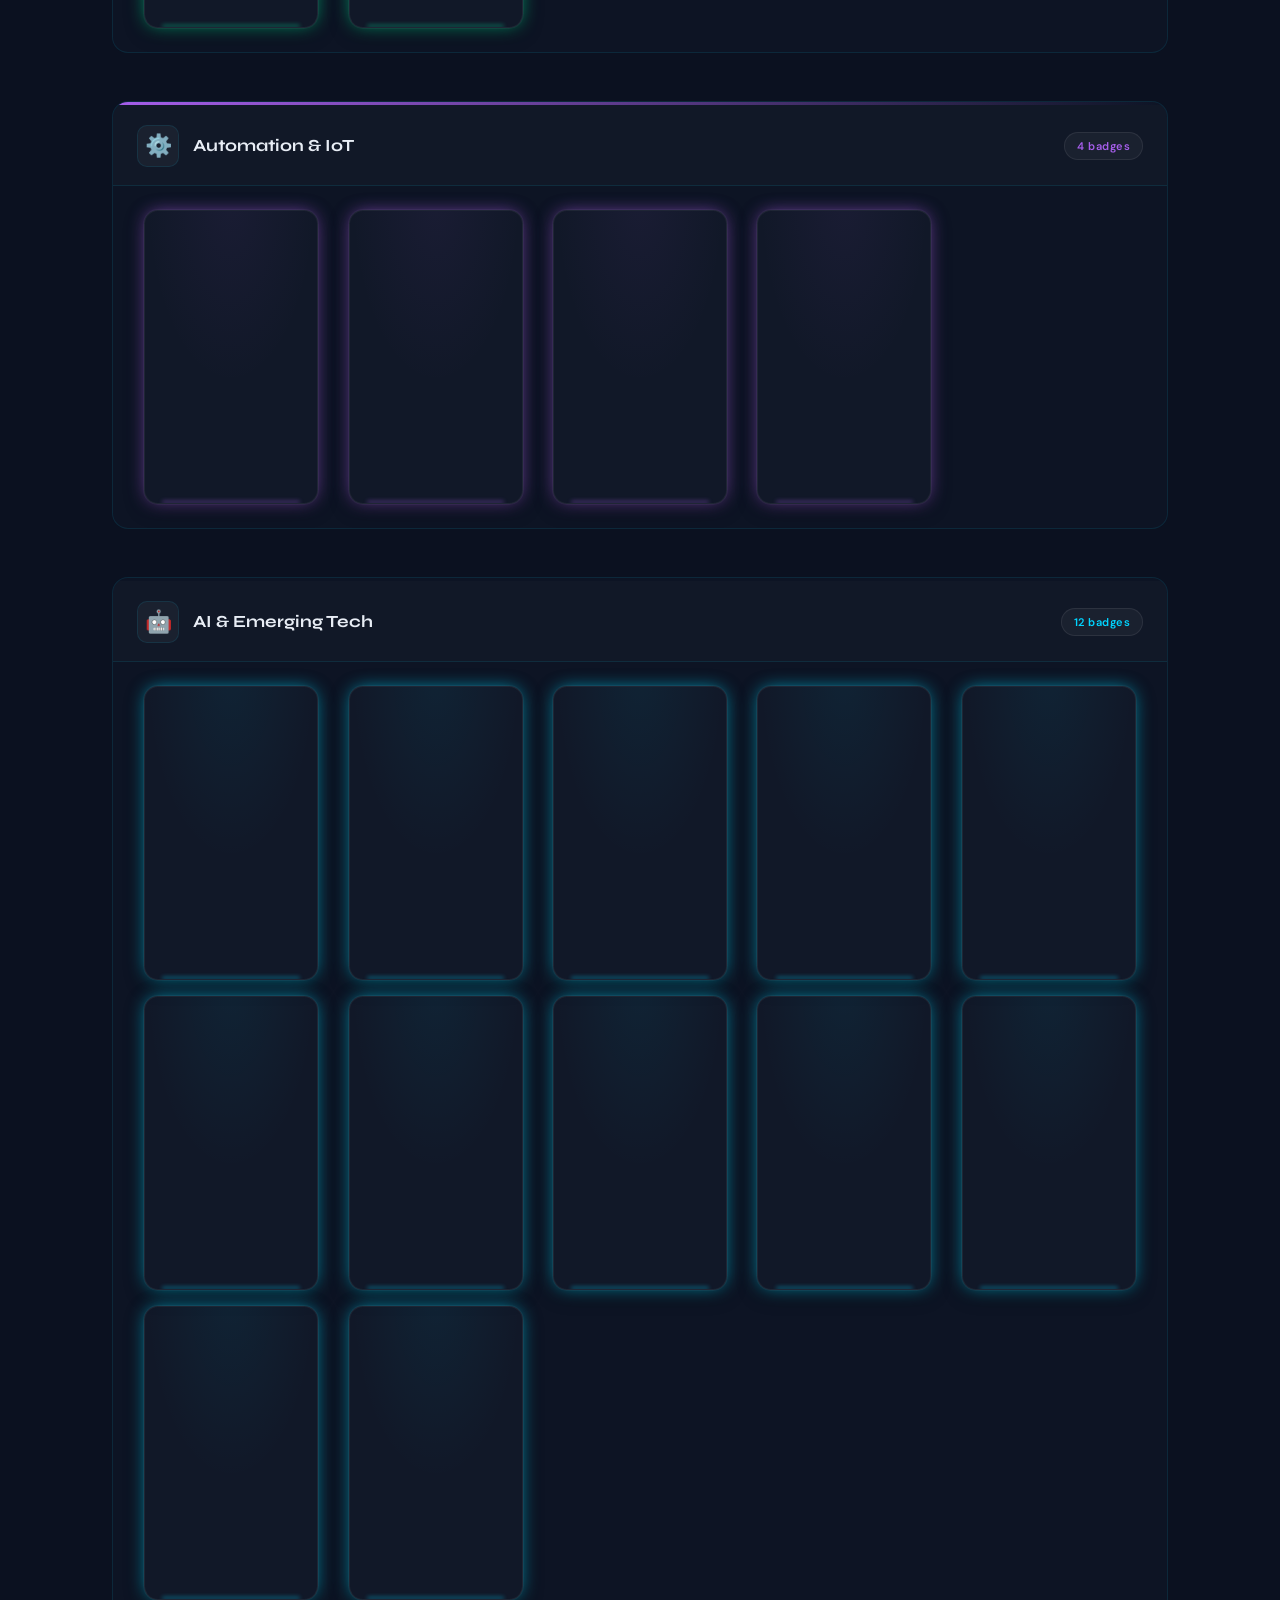
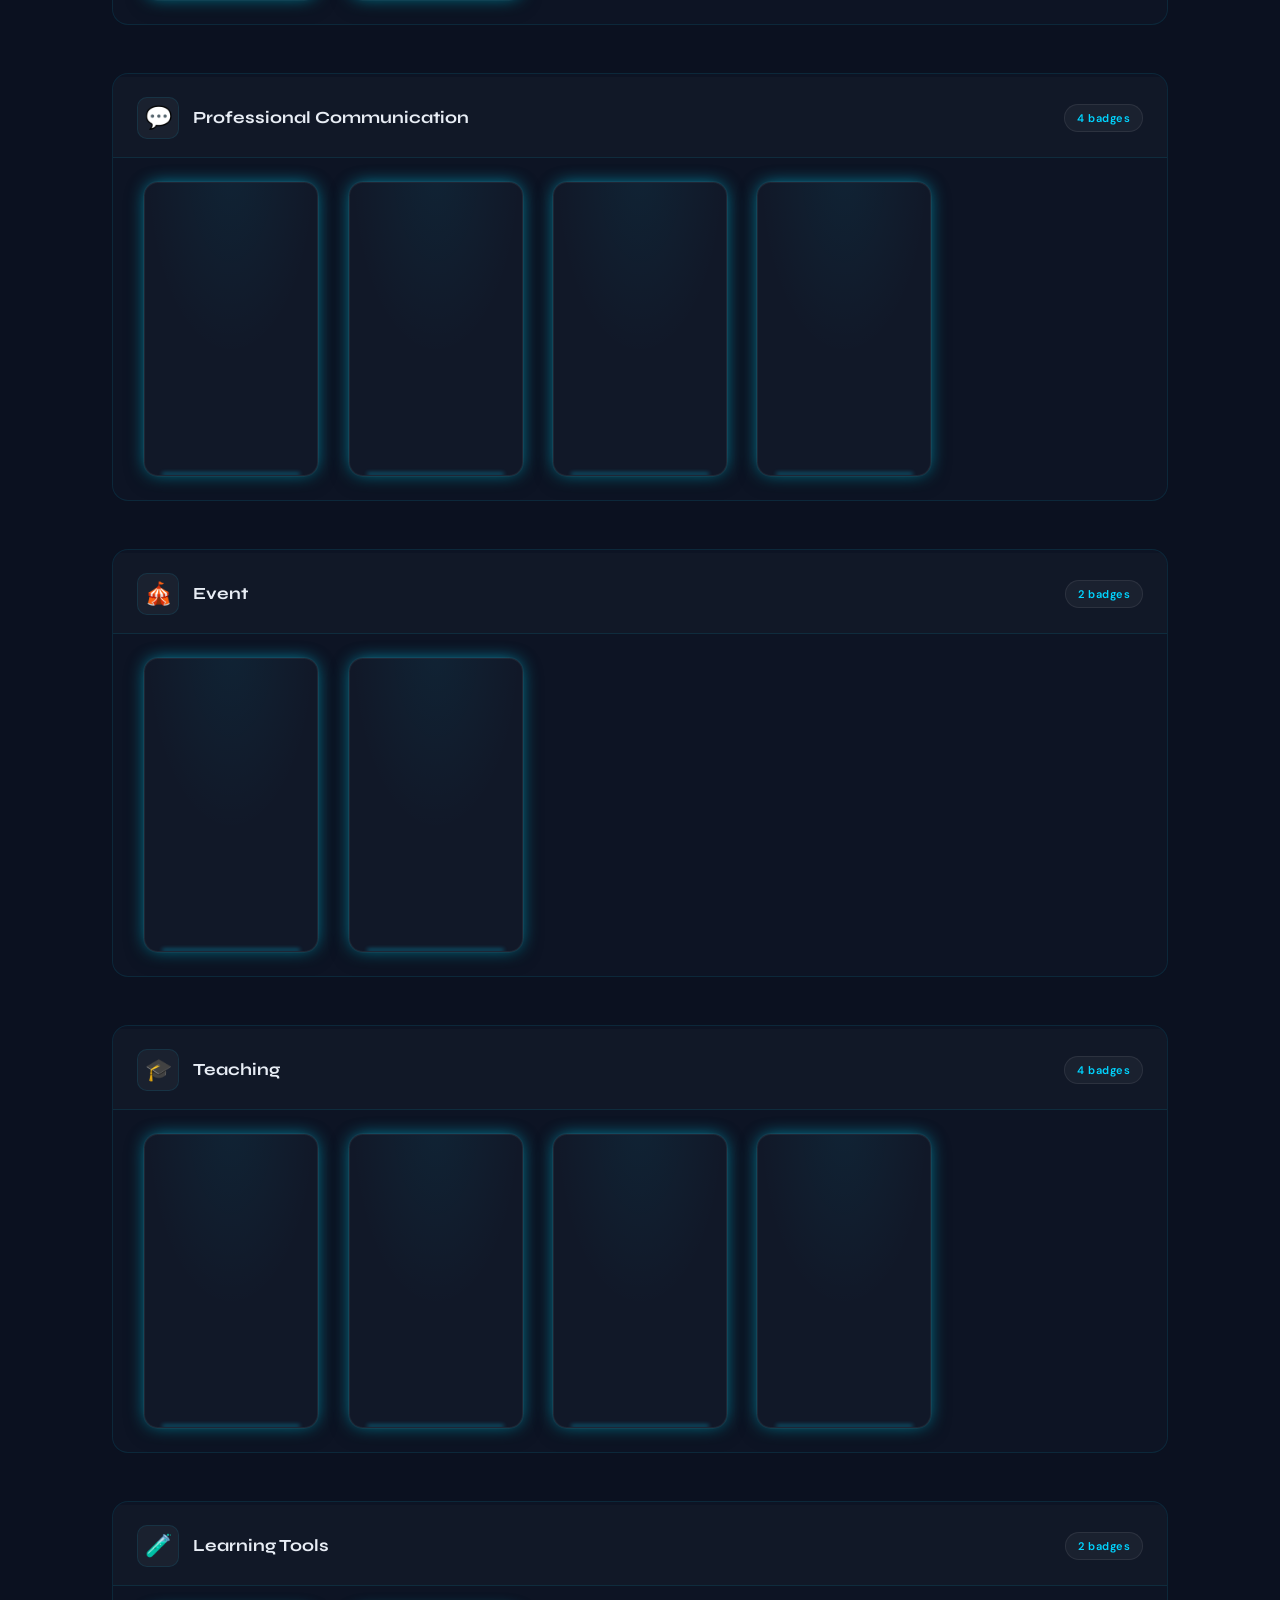
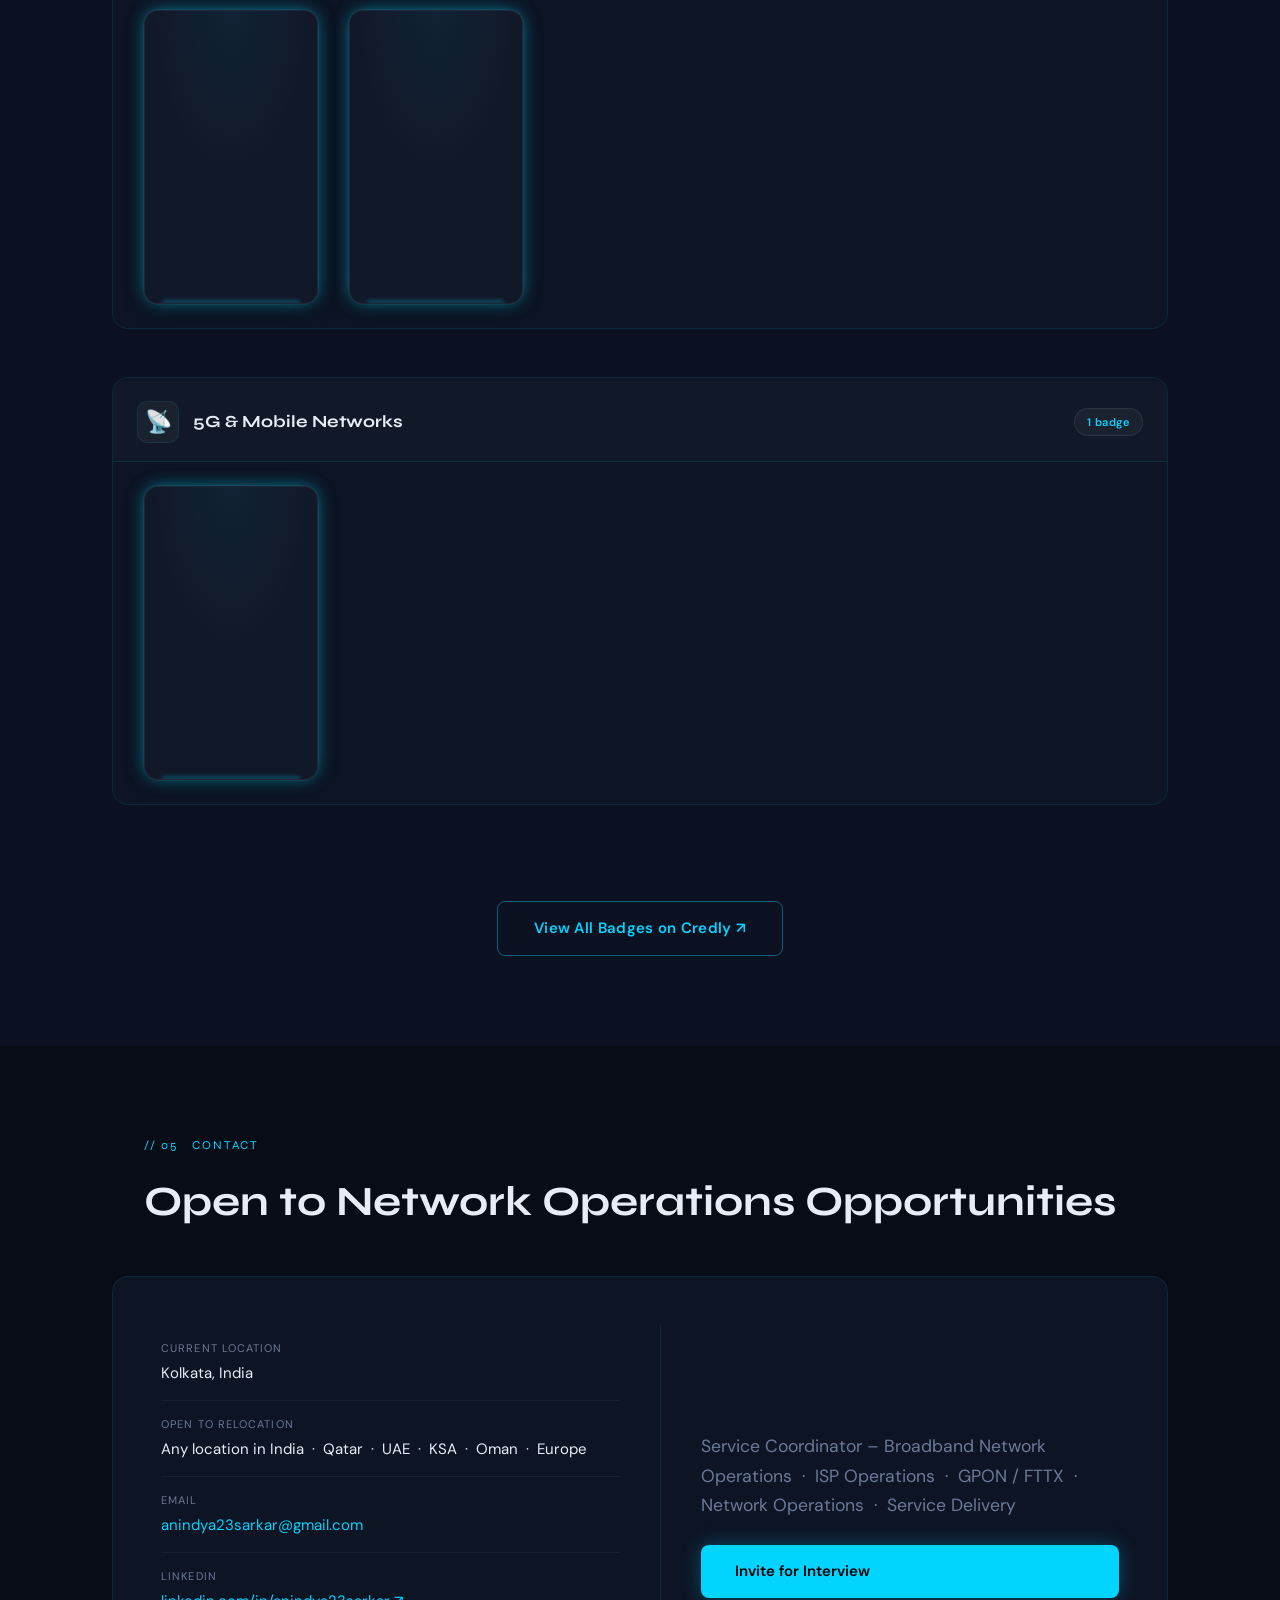
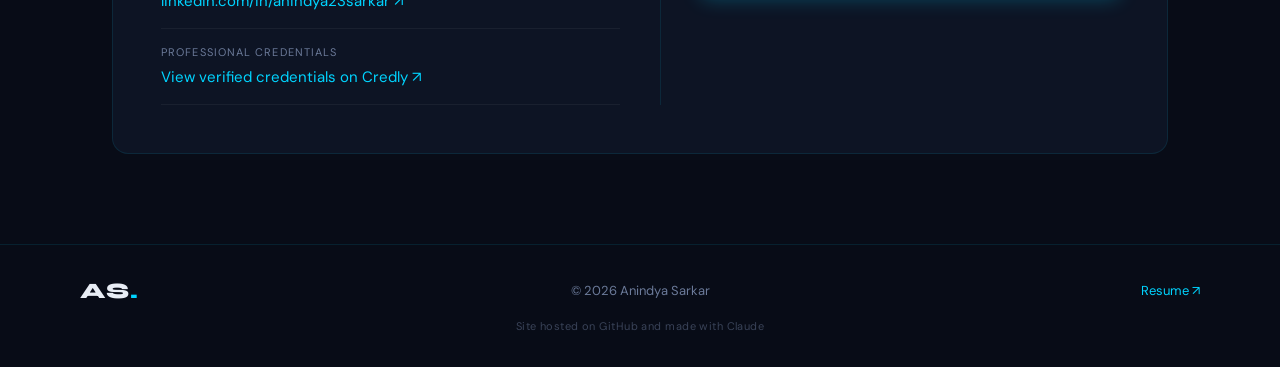
==== commit 73264801: "Add CRM ticketing and Keka team management skills" ====
--- a/index.html
+++ b/index.html
@@ -113,6 +113,10 @@
           <span class="skill-pill">Vendor &amp; Technician Coordination</span>
           <span class="skill-pill">SLA Monitoring</span>
           <span class="skill-pill">Team Supervision</span>
+          <span class="skill-pill">CRM-Based Ticket Management</span>
+          <span class="skill-pill">Service Request &amp; Complaint Tracking</span>
+          <span class="skill-pill">Team Management &amp; Coordination</span>
+          <span class="skill-pill">Workforce Administration</span>
         </div>
       </div>
 
@@ -342,6 +346,14 @@
       </div>
 
       <div class="tools-row">
+        <span class="tools-row-label">👥 Service Management &amp; Team Management</span>
+        <div class="tools-pills">
+          <span class="tool-pill">CRM – Service Ticketing &amp; Complaint Management</span>
+          <span class="tool-pill">Keka – Team Management</span>
+        </div>
+      </div>
+
+      <div class="tools-row">
         <span class="tools-row-label">🛠️ Service &amp; Network Operations</span>
         <div class="tools-pills">
           <span class="tool-pill">Incident Management</span>
